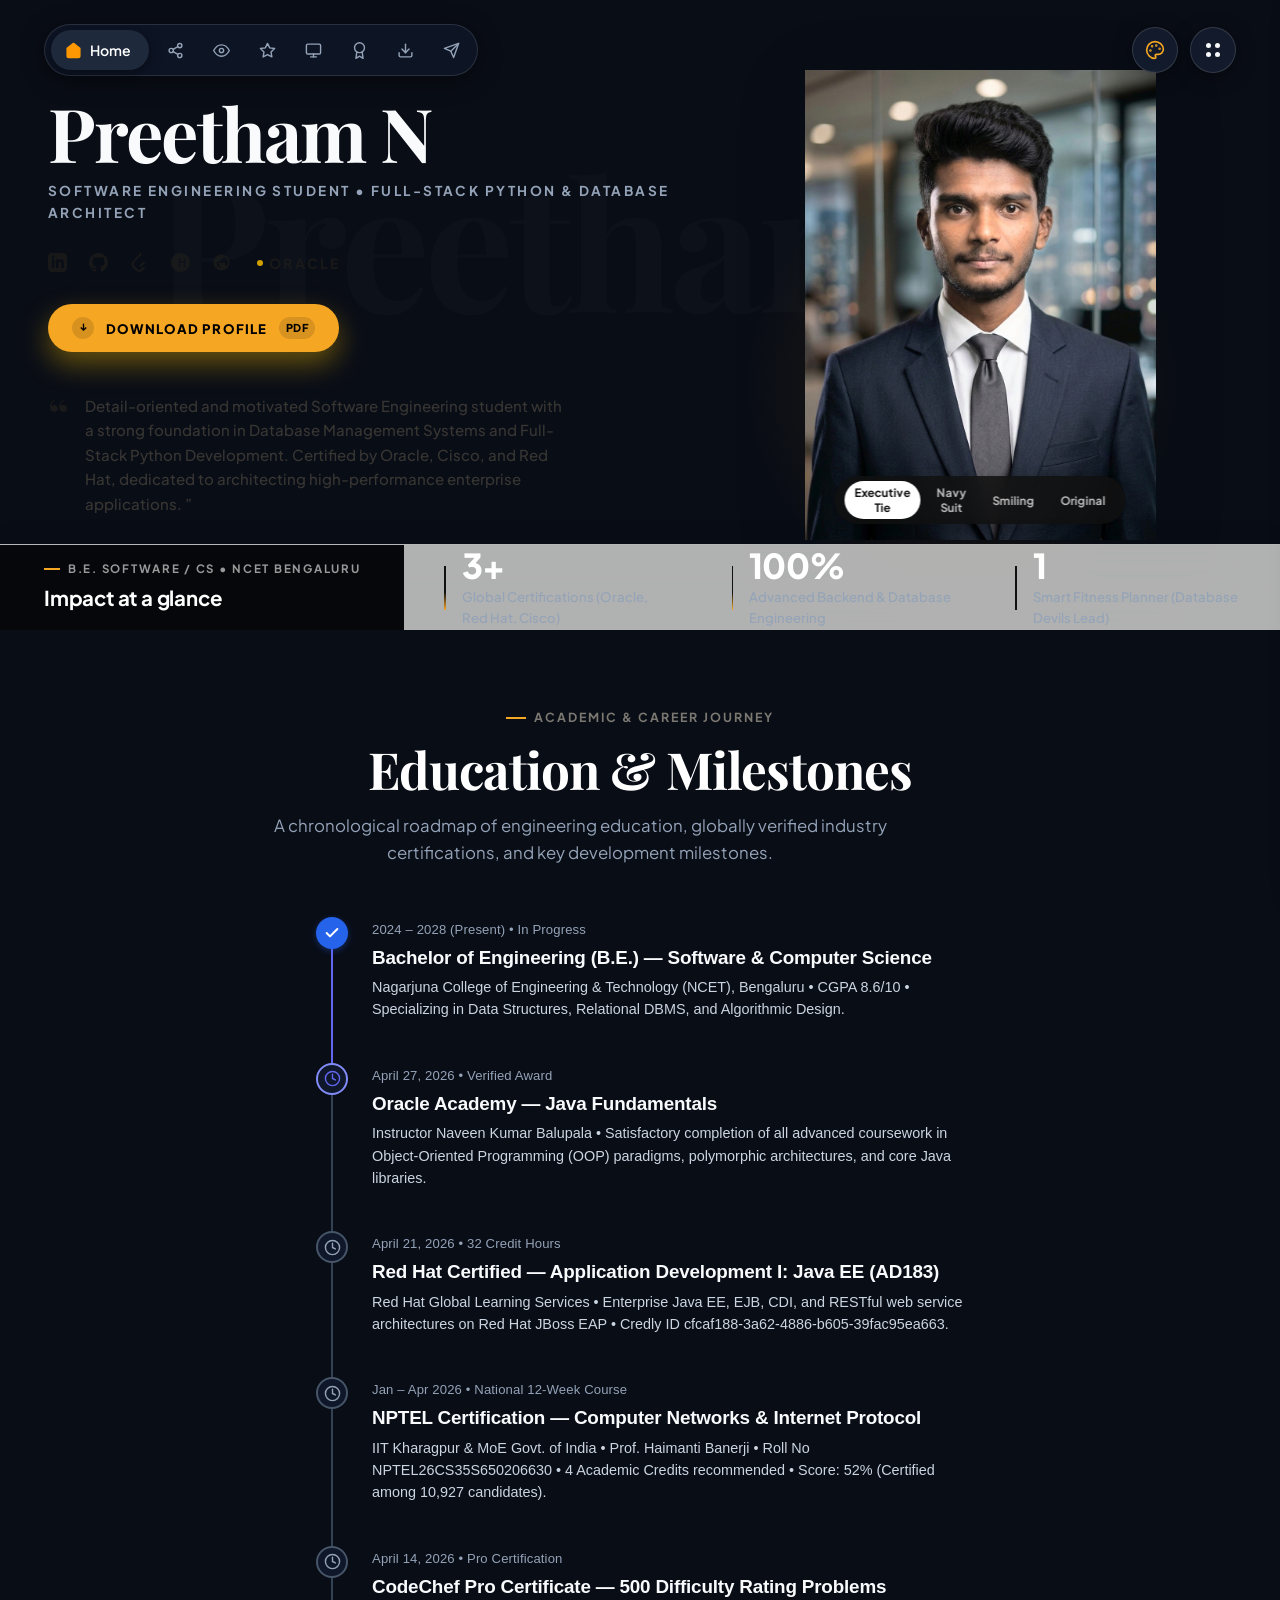
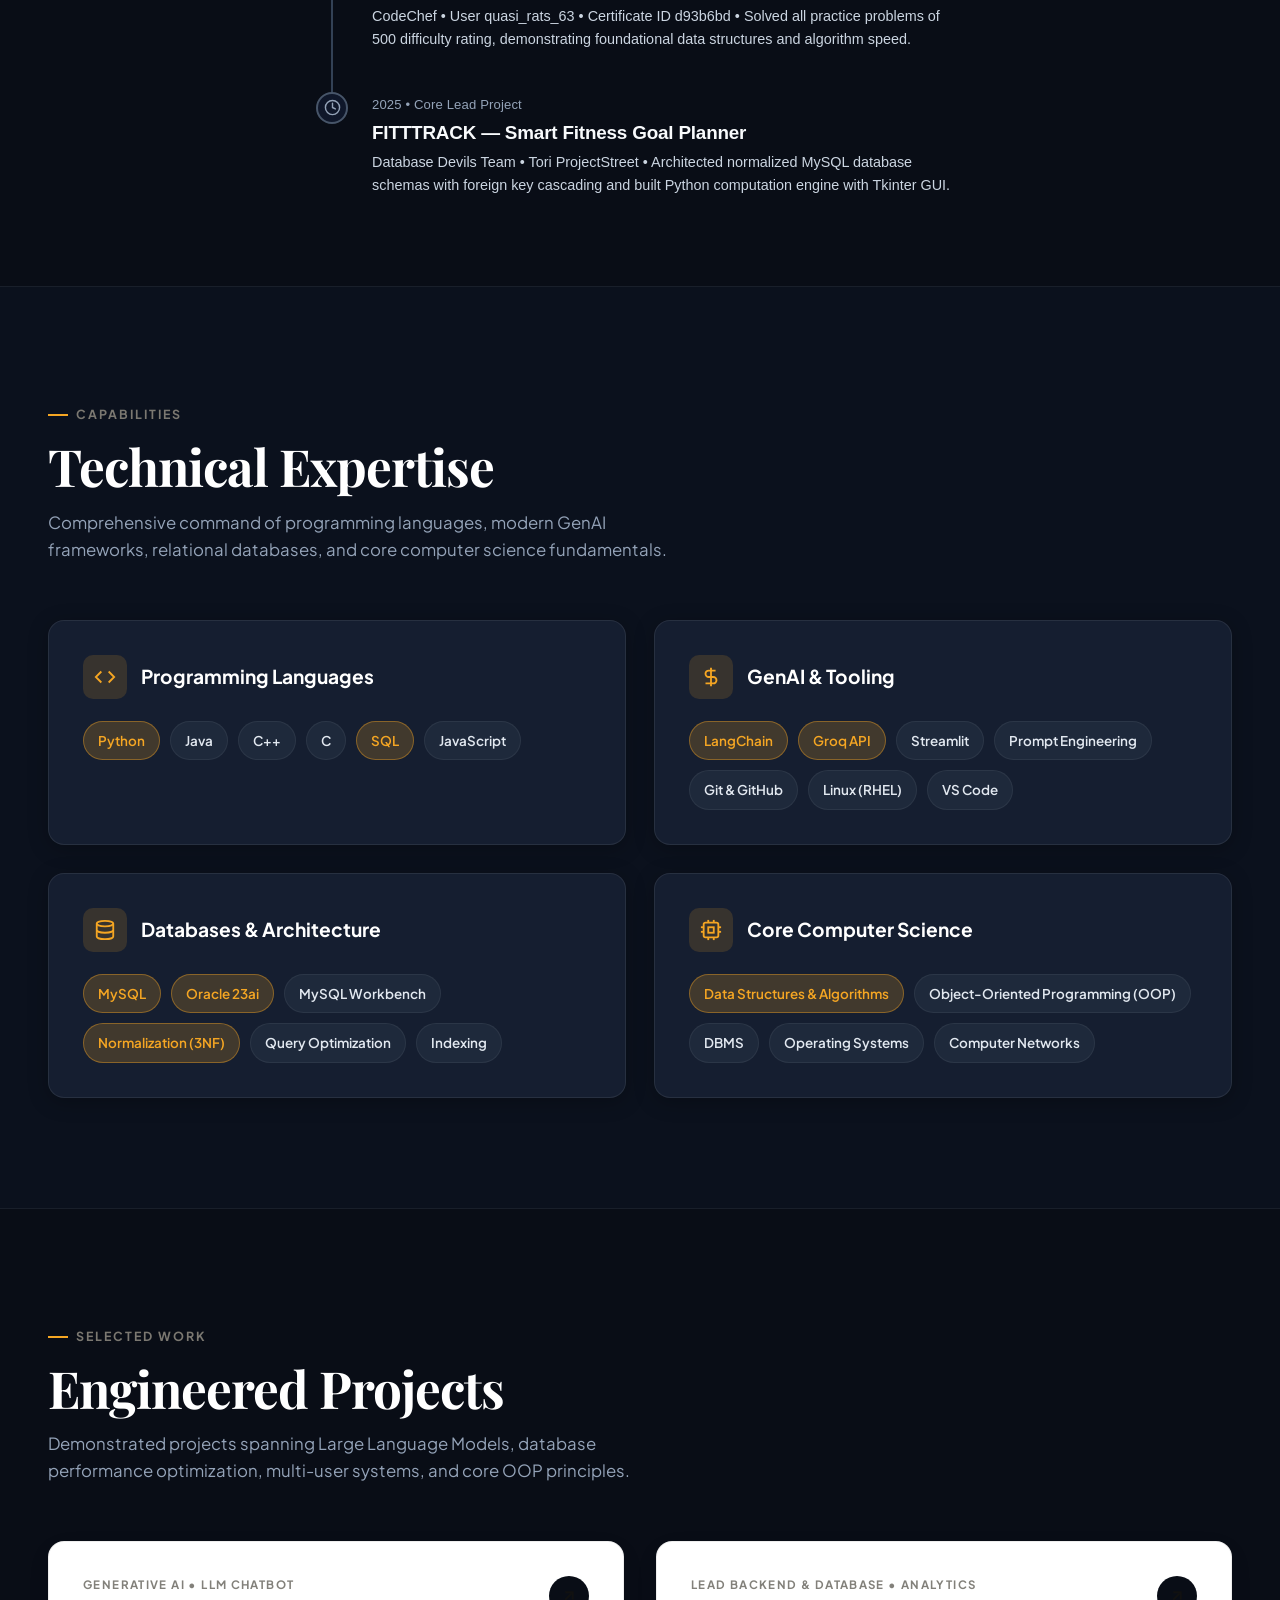
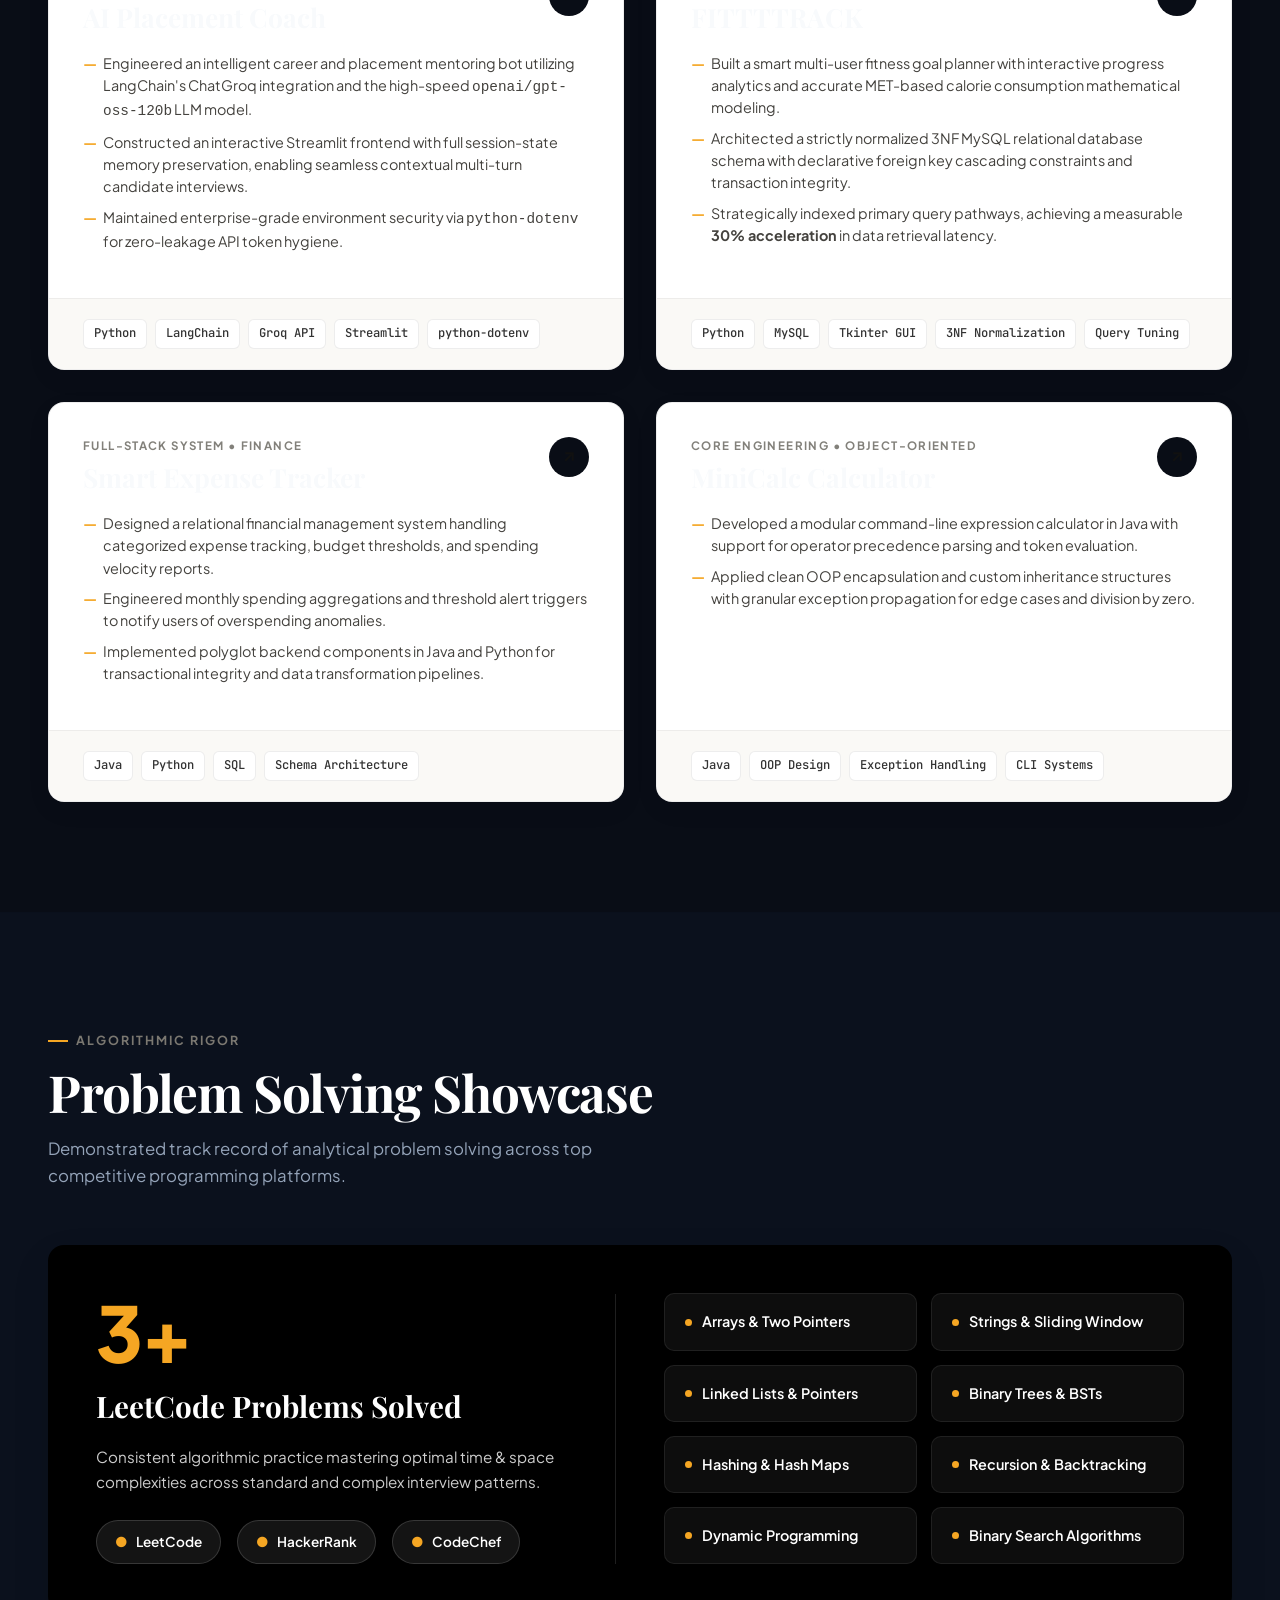
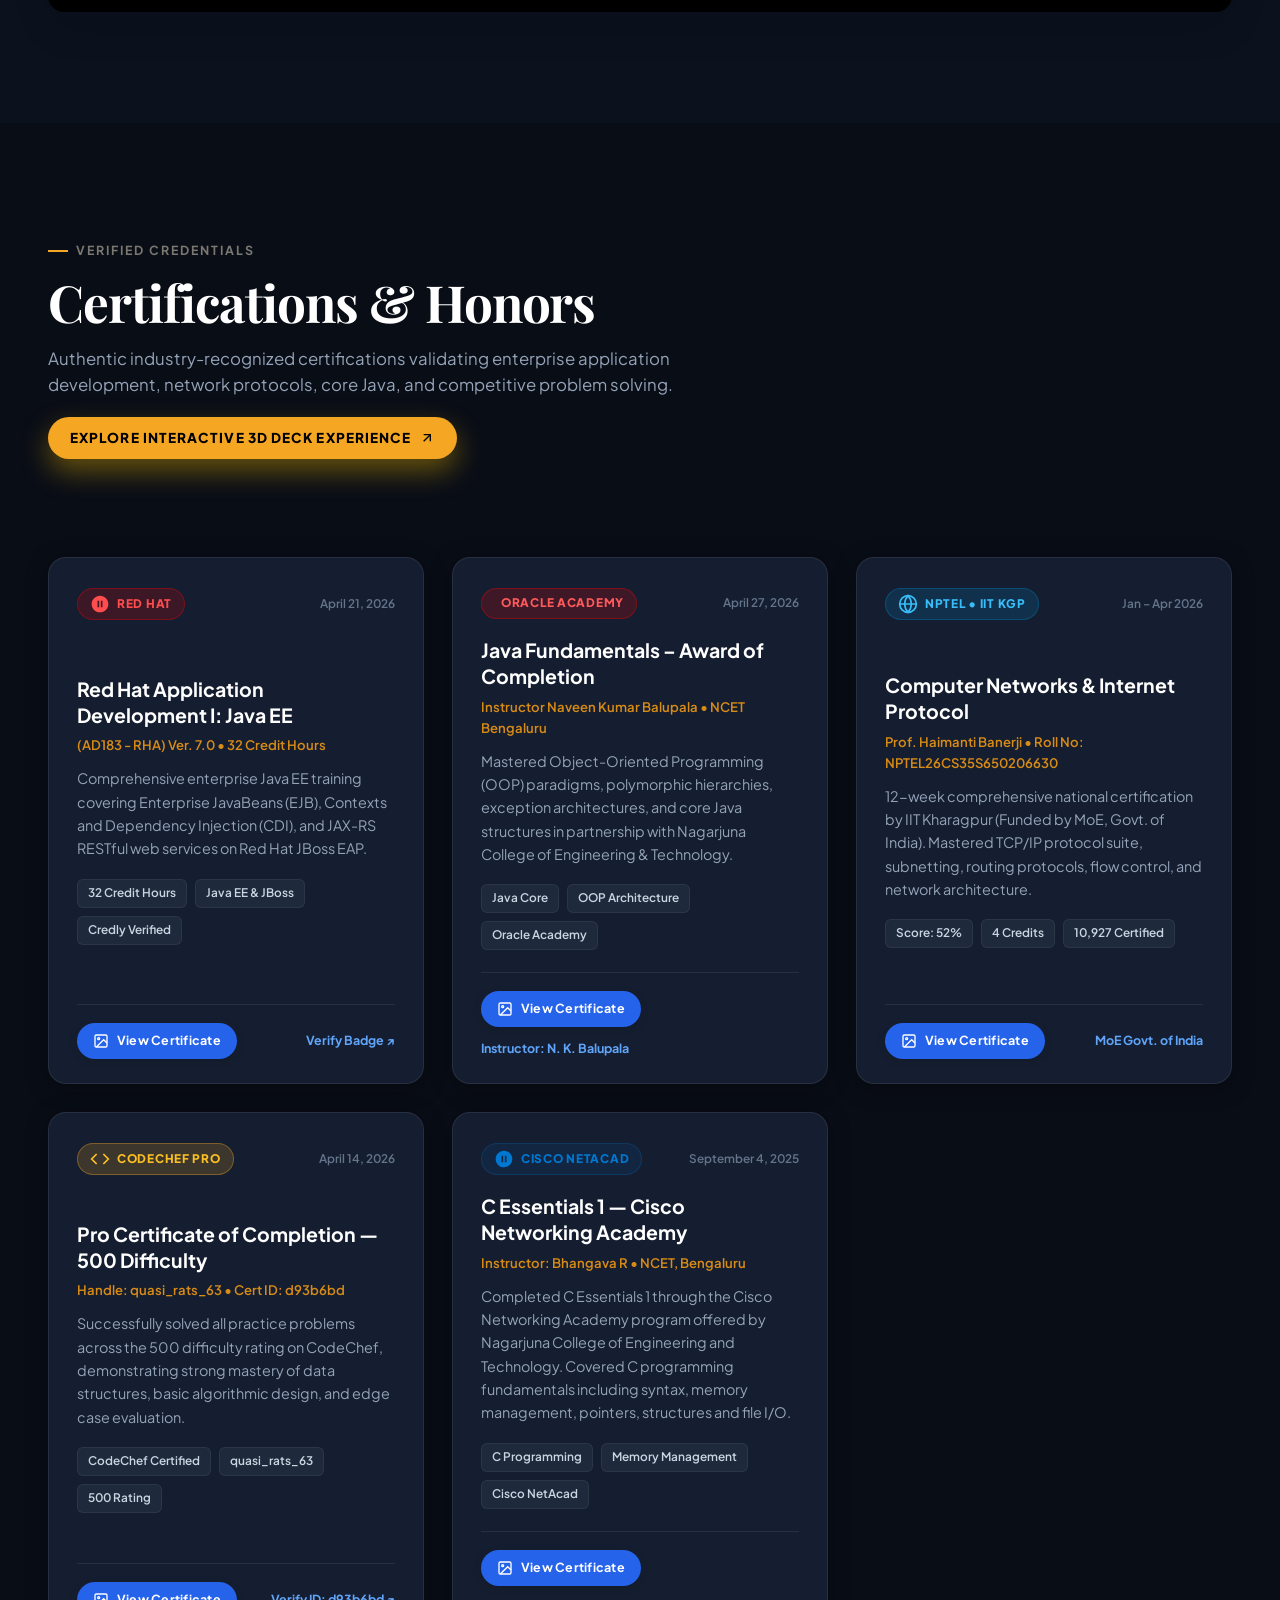
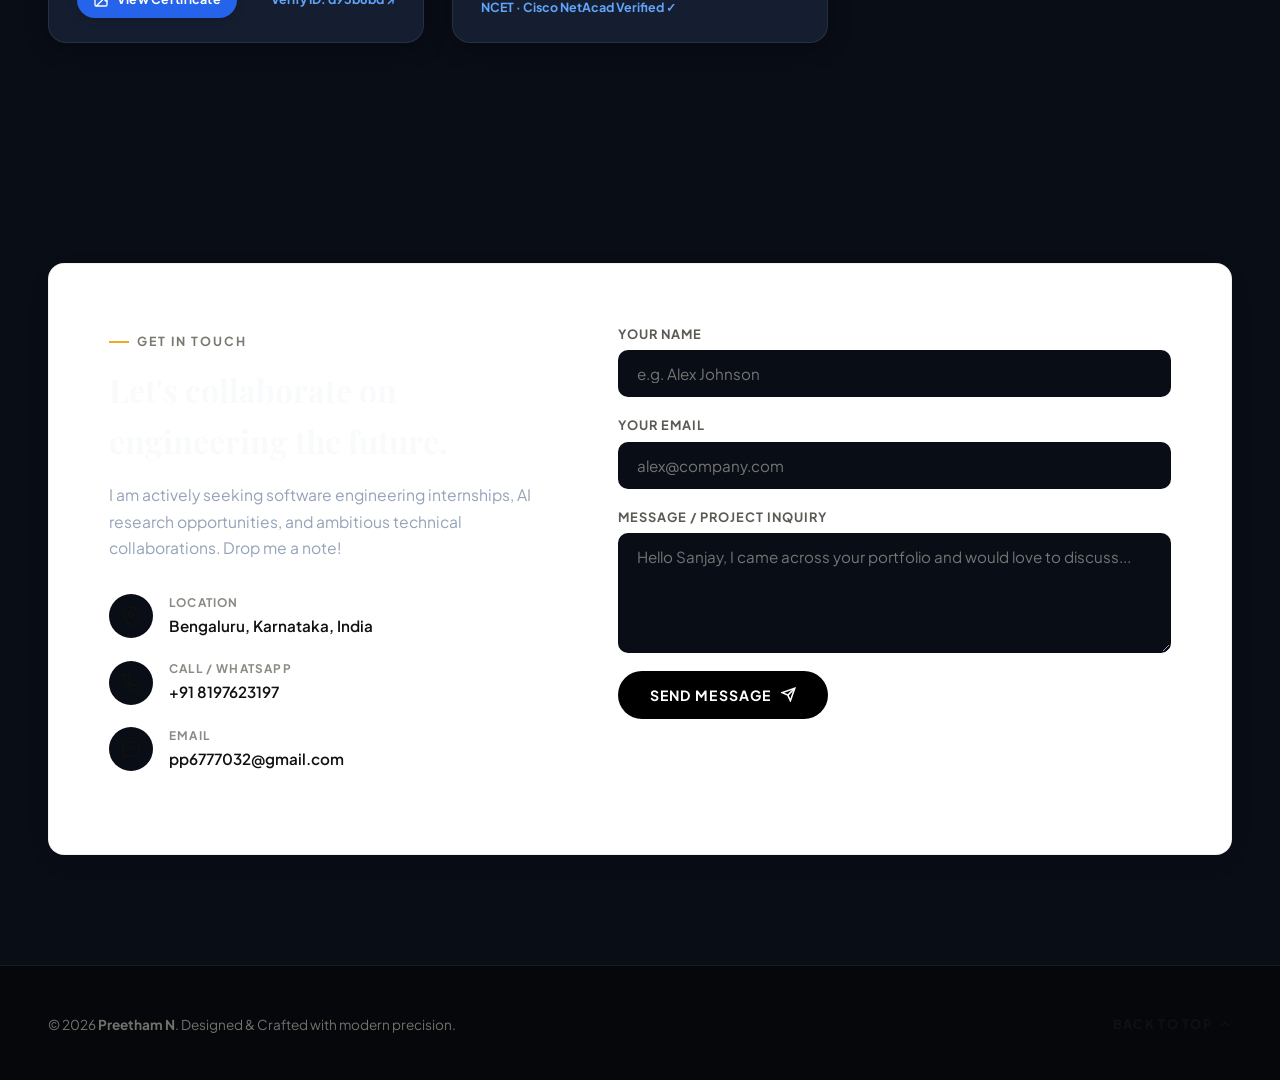
==== index.html @ 1ff97cf3 "Complete Preetham N executive portfolio and interactive certifications gallery" ====
<!DOCTYPE html>
<html lang="en">

<head>
  <meta charset="UTF-8">
  <meta name="viewport" content="width=device-width, initial-scale=1.0">
  <meta http-equiv="Cache-Control" content="no-cache, no-store, must-revalidate">
  <meta http-equiv="Pragma" content="no-cache">
  <meta http-equiv="Expires" content="0">
  <title>Preetham N | Software Engineer & Database Architect • Portfolio</title>
  <meta name="description"
    content="Portfolio of Preetham N — AI & Machine Learning Engineer, LLM Developer, and Algorithmic Problem Solver.">

  <!-- Google Fonts -->
  <link rel="preconnect" href="https://fonts.googleapis.com">
  <link rel="preconnect" href="https://fonts.gstatic.com" crossorigin>
  <link
    href="https://fonts.googleapis.com/css2?family=Playfair+Display:ital,wght@0,600;0,700;0,800;0,900;1,600;1,700&family=Plus+Jakarta+Sans:wght@400;500;600;700;800&family=JetBrains+Mono:wght@400;500;600&display=swap"
    rel="stylesheet">

  <link rel="stylesheet" href="style.css">
</head>

<body class="dark-theme" data-theme="obsidian">

  <!-- ==========================================================
       TOP FLOATING NAVIGATION BAR (Teacher Reference Match)
       ========================================================== -->
  <header class="header-nav" role="banner">
    <!-- Left Pill Navigation Container -->
    <nav class="nav-pill-wrapper" aria-label="Main Navigation">
      <!-- Active Home Link -->
      <a href="#home" class="nav-link active" data-tooltip="Home">
        <svg class="home-icon-svg" viewBox="0 0 24 24" fill="currentColor" stroke="currentColor" stroke-width="2"
          stroke-linecap="round" stroke-linejoin="round">
          <path d="M3 9l9-7 9 7v11a2 2 0 0 1-2 2H5a2 2 0 0 1-2-2z"></path>
          <polyline points="9 22 9 12 15 12 15 22"></polyline>
        </svg>
        <span>Home</span>
      </a>

      <!-- Journey / Education Icon -->
      <a href="#journey" class="nav-link icon-only" data-tooltip="Journey & Education">
        <svg viewBox="0 0 24 24" fill="none" stroke="currentColor" stroke-width="2" stroke-linecap="round"
          stroke-linejoin="round">
          <circle cx="18" cy="5" r="3"></circle>
          <circle cx="6" cy="12" r="3"></circle>
          <circle cx="18" cy="19" r="3"></circle>
          <line x1="8.59" y1="13.51" x2="15.42" y2="17.49"></line>
          <line x1="15.41" y1="6.51" x2="8.59" y2="10.49"></line>
        </svg>
      </a>

      <!-- About / Vision Icon -->
      <a href="#about" class="nav-link icon-only" data-tooltip="About & Philosophy">
        <svg viewBox="0 0 24 24" fill="none" stroke="currentColor" stroke-width="2" stroke-linecap="round"
          stroke-linejoin="round">
          <path d="M1 12s4-8 11-8 11 8 11 8-4 8-11 8-11-8-11-8z"></path>
          <circle cx="12" cy="12" r="3"></circle>
        </svg>
      </a>

      <!-- Skills Icon -->
      <a href="#skills" class="nav-link icon-only" data-tooltip="Technical Skills">
        <svg viewBox="0 0 24 24" fill="none" stroke="currentColor" stroke-width="2" stroke-linecap="round"
          stroke-linejoin="round">
          <polygon
            points="12 2 15.09 8.26 22 9.27 17 14.14 18.18 21.02 12 17.77 5.82 21.02 7 14.14 2 9.27 8.91 8.26 12 2">
          </polygon>
        </svg>
      </a>

      <!-- Projects Icon -->
      <a href="#projects" class="nav-link icon-only" data-tooltip="Featured Projects">
        <svg viewBox="0 0 24 24" fill="none" stroke="currentColor" stroke-width="2" stroke-linecap="round"
          stroke-linejoin="round">
          <rect x="2" y="3" width="20" height="14" rx="2" ry="2"></rect>
          <line x1="8" y1="21" x2="16" y2="21"></line>
          <line x1="12" y1="17" x2="12" y2="21"></line>
        </svg>
      </a>

      <!-- Certifications / Honors Icon -->
      <a href="#certifications" class="nav-link icon-only" data-tooltip="Certifications">
        <svg viewBox="0 0 24 24" fill="none" stroke="currentColor" stroke-width="2" stroke-linecap="round"
          stroke-linejoin="round">
          <circle cx="12" cy="8" r="7"></circle>
          <polyline points="8.21 13.89 7 23 12 20 17 23 15.79 13.88"></polyline>
        </svg>
      </a>

      <!-- Download Profile Icon -->
      <a href="#resume-modal" class="nav-link icon-only trigger-resume-modal" data-tooltip="Download Profile PDF">
        <svg viewBox="0 0 24 24" fill="none" stroke="currentColor" stroke-width="2" stroke-linecap="round"
          stroke-linejoin="round">
          <path d="M21 15v4a2 2 0 0 1-2 2H5a2 2 0 0 1-2-2v-4"></path>
          <polyline points="7 10 12 15 17 10"></polyline>
          <line x1="12" y1="15" x2="12" y2="3"></line>
        </svg>
      </a>

      <!-- Contact Icon -->
      <a href="#contact" class="nav-link icon-only" data-tooltip="Contact Me">
        <svg viewBox="0 0 24 24" fill="none" stroke="currentColor" stroke-width="2" stroke-linecap="round"
          stroke-linejoin="round">
          <line x1="22" y1="2" x2="11" y2="13"></line>
          <polygon points="22 2 15 22 11 13 2 9 22 2"></polygon>
        </svg>
      </a>
    </nav>

    <!-- Top Right 4-Dots Circular Button -->
    <div class="nav-right-cluster">
      <!-- Multi-Theme Palette Selector -->
      <div class="theme-dropdown-container">
        <button class="theme-toggle-btn" id="themeDropdownBtn" aria-label="Select Theme Palette" data-tooltip="Theme Palette">
          <svg class="palette-icon-svg" viewBox="0 0 24 24" fill="none" stroke="currentColor" stroke-width="2" stroke-linecap="round" stroke-linejoin="round">
            <circle cx="13.5" cy="6.5" r=".5" fill="currentColor"></circle>
            <circle cx="17.5" cy="10.5" r=".5" fill="currentColor"></circle>
            <circle cx="8.5" cy="7.5" r=".5" fill="currentColor"></circle>
            <circle cx="6.5" cy="12.5" r=".5" fill="currentColor"></circle>
            <path d="M12 2C6.5 2 2 6.5 2 12s4.5 10 9.5 10c.93 0 1.5-.64 1.5-1.42 0-.37-.14-.7-.38-.96-.23-.26-.37-.59-.37-.96 0-.78.67-1.42 1.5-1.42H16c3.31 0 6-2.69 6-6 0-4.97-4.48-9.24-10-9.24z"></path>
          </svg>
        </button>

        <!-- Floating Theme Selector Modal/Dropdown -->
        <div class="theme-dropdown-menu" id="themeDropdownMenu">
          <div class="theme-menu-header">Select Theme Style</div>
          <div class="theme-options-list">
            <button class="theme-option-btn active" data-theme-val="obsidian">
              <span class="theme-swatch swatch-obsidian"></span>
              <span class="theme-option-name">Obsidian Gold</span>
              <span class="theme-check-icon">✓</span>
            </button>
            <button class="theme-option-btn" data-theme-val="cyber">
              <span class="theme-swatch swatch-cyber"></span>
              <span class="theme-option-name">Cyber Midnight</span>
              <span class="theme-check-icon">✓</span>
            </button>
            <button class="theme-option-btn" data-theme-val="emerald">
              <span class="theme-swatch swatch-emerald"></span>
              <span class="theme-option-name">Emerald Luxury</span>
              <span class="theme-check-icon">✓</span>
            </button>
            <button class="theme-option-btn" data-theme-val="amethyst">
              <span class="theme-swatch swatch-amethyst"></span>
              <span class="theme-option-name">Royal Amethyst</span>
              <span class="theme-check-icon">✓</span>
            </button>
            <button class="theme-option-btn" data-theme-val="light">
              <span class="theme-swatch swatch-light"></span>
              <span class="theme-option-name">Editorial Light</span>
              <span class="theme-check-icon">✓</span>
            </button>
          </div>
        </div>
      </div>

      <!-- Top Right 4-Dots Circular Button -->
      <button class="menu-btn-circle" id="menuToggle" aria-label="Toggle Quick Navigation Menu">
      <div class="dots-grid">
        <span></span>
        <span></span>
        <span></span>
        <span></span>
      </div>
      </button>
    </div>
  </header>

  <!-- ==========================================================
       HERO SECTION (Matching Teacher Reference)
       ========================================================== -->
  <section class="hero-section" id="home">
    <!-- Giant Serif Faint Background Watermark -->
    <div class="hero-watermark" aria-hidden="true">
      Preetham N
    </div>

    <!-- Main Hero Body Grid -->
    <div class="hero-body">
      <!-- Left Column: Typography, Socials, CTA, Quote -->
      <div class="hero-left">
        <h1 class="hero-name">Preetham N</h1>
        <p class="hero-subtitle">SOFTWARE ENGINEERING STUDENT • FULL-STACK PYTHON & DATABASE ARCHITECT</p>

        <!-- Social Icons Row -->
        <div class="hero-socials-row">
          <!-- LinkedIn -->
          <a href="https://www.linkedin.com/in/sanjay-shekar-06bb1837a/" target="_blank" rel="noopener noreferrer"
            class="social-icon-btn" title="LinkedIn Profile">
            <svg viewBox="0 0 24 24">
              <path
                d="M19 0h-14c-2.761 0-5 2.239-5 5v14c0 2.761 2.239 5 5 5h14c2.762 0 5-2.239 5-5v-14c0-2.761-2.238-5-5-5zm-11 19h-3v-11h3v11zm-1.5-12.268c-.966 0-1.75-.79-1.75-1.764s.784-1.764 1.75-1.764 1.75.79 1.75 1.764-.783 1.764-1.75 1.764zm13.5 12.268h-3v-5.604c0-3.368-4-3.113-4 0v5.604h-3v-11h3v1.765c1.396-2.586 7-2.777 7 2.476v6.759z" />
            </svg>
          </a>

          <!-- GitHub -->
          <a href="https://github.com/pp677" target="_blank" rel="noopener noreferrer" class="social-icon-btn"
            title="GitHub Profile">
            <svg viewBox="0 0 24 24">
              <path
                d="M12 0c-6.626 0-12 5.373-12 12 0 5.302 3.438 9.8 8.207 11.387.599.111.793-.261.793-.577v-2.234c-3.338.726-4.033-1.416-4.033-1.416-.546-1.387-1.333-1.756-1.333-1.756-1.089-.745.083-.729.083-.729 1.205.084 1.839 1.237 1.839 1.237 1.07 1.834 2.807 1.304 3.492.997.107-.775.418-1.305.762-1.604-2.665-.305-5.467-1.334-5.467-5.931 0-1.311.469-2.381 1.236-3.221-.124-.303-.535-1.524.117-3.176 0 0 1.008-.322 3.301 1.23.957-.266 1.983-.399 3.003-.404 1.02.005 2.047.138 3.006.404 2.291-1.552 3.297-1.23 3.297-1.23.653 1.653.242 2.874.118 3.176.77.84 1.235 1.911 1.235 3.221 0 4.609-2.807 5.624-5.479 5.921.43.372.823 1.102.823 2.222v3.293c0 .319.192.694.801.576 4.765-1.589 8.199-6.086 8.199-11.386 0-6.627-5.373-12-12-12z" />
            </svg>
          </a>

          <!-- LeetCode -->
          <a href="https://leetcode.com/u/sanjay139/" target="_blank" rel="noopener noreferrer" class="social-icon-btn"
            title="LeetCode (200+ Solved)">
            <svg viewBox="0 0 24 24">
              <path
                d="M13.483 0a1.374 1.374 0 0 0-.961.438L7.116 6.226l-3.854 4.126a5.266 5.266 0 0 0-1.209 2.104 5.35 5.35 0 0 0-.125.513 5.527 5.527 0 0 0 .062 2.362 5.83 5.83 0 0 0 .349 1.017 5.938 5.938 0 0 0 1.271 1.818l4.277 4.193.039.038c2.248 2.165 5.852 2.133 8.063-.074l2.396-2.392c.54-.54.54-1.414.003-1.955a1.378 1.378 0 0 0-1.951-.003l-2.396 2.392a3.021 3.021 0 0 1-4.205.038l-.02-.019-4.276-4.193c-.652-.64-.972-1.469-.948-2.263a2.68 2.68 0 0 1 .666-1.793L9.4 7.625l4.98-5.344a1.382 1.382 0 0 0-.897-2.281zm3.874 10.963a1.38 1.38 0 0 0-.977.404l-3.79 3.79a1.38 1.38 0 1 0 1.952 1.952l3.79-3.79a1.38 1.38 0 0 0-.975-2.356z" />
            </svg>
          </a>

          <!-- HackerRank -->
          <a href="https://www.hackerrank.com/profile/sanjayshekar139" target="_blank" rel="noopener noreferrer"
            class="social-icon-btn" title="HackerRank Profile">
            <svg viewBox="0 0 24 24">
              <path
                d="M12 0c-6.627 0-12 5.373-12 12s5.373 12 12 12 12-5.373 12-12-5.373-12-12-12zm-2.072 17.5v-11h1.748v4.321h4.648v-4.321h1.748v11h-1.748v-5.071h-4.648v5.071h-1.748z" />
            </svg>
          </a>

          <!-- CodeChef -->
          <a href="https://www.codechef.com/users/quasi_rats_63" target="_blank" rel="noopener noreferrer"
            class="social-icon-btn" title="CodeChef Profile">
            <svg viewBox="0 0 24 24">
              <path
                d="M12 2C6.48 2 2 6.48 2 12s4.48 10 10 10 10-4.48 10-10S17.52 2 12 2zm1 17.93c-3.95-.49-7-3.85-7-7.93 0-.62.08-1.21.21-1.79L9 15v1c0 1.1.9 2 2 2v1.93zm6.9-2.54c-.26-.81-1-1.39-1.9-1.39h-1v-3c0-.55-.45-1-1-1H8v-2h2c.55 0 1-.45 1-1V7h2c1.1 0 2-.9 2-2v-.41c2.93 1.19 5 4.06 5 7.41 0 2.08-.8 3.97-2.1 5.39z" />
            </svg>
          </a>

          <!-- Oracle Academy Certified Tag (Matching reference) -->
          <a href="#certifications" class="oracle-brand-badge"
            title="Oracle Academy: Applied Database Systems 23ai Certified">
            <span class="oracle-dot"></span>
            <span>ORACLE</span>
          </a>
        </div>

        <!-- Download Profile CTA Button -->
        <a href="resume.html" class="cta-download-btn trigger-resume-modal" id="downloadProfileBtn">
          <span class="btn-icon-circle">
            <svg viewBox="0 0 24 24" fill="none" stroke="currentColor">
              <polyline points="7 10 12 15 17 10"></polyline>
              <line x1="12" y1="15" x2="12" y2="3"></line>
            </svg>
          </span>
          <span>Download Profile</span>
          <span class="pdf-tag-pill">PDF</span>
        </a>

        <!-- Quote Block -->
        <div class="hero-quote-block">
          <span class="quote-mark">“</span>
          <p class="quote-text">
            Detail-oriented and motivated Software Engineering student with a strong foundation in Database Management
            Systems and Full-Stack Python Development. Certified by Oracle, Cisco, and Red Hat, dedicated to
            architecting high-performance enterprise applications. ”
          </p>
        </div>
      </div>

      <!-- Right Column: Preetham N Cutout Portrait -->
      <div class="hero-right">
        <div class="portrait-backdrop-glow"></div>
        <div class="portrait-wrapper">
          <img src="photo_preetham_executive_tie.jpg" onerror="this.onerror=null; this.src='photo_preetham_navy_clean.jpg';"
            alt="Preetham N - Executive Portrait with Tie" class="portrait-img" id="mainHeroPortrait">
          <div class="photo-switcher-floating"
            style="position: absolute; bottom: 16px; left: 50%; transform: translateX(-50%); display: flex; gap: 6px; background: rgba(17,17,17,0.85); backdrop-filter: blur(10px); padding: 5px 10px; border-radius: 9999px; z-index: 25; box-shadow: 0 4px 14px rgba(0,0,0,0.25);">
            <button type="button" class="portrait-switch-btn active" data-img="photo_preetham_executive_tie.jpg"
              style="border: none; background: #fff; color: #111; padding: 4px 10px; border-radius: 9999px; font-size: 0.72rem; font-weight: 700; cursor: pointer;">Executive
              Tie</button>
            <button type="button" class="portrait-switch-btn" data-img="photo_preetham_navy_clean.jpg"
              style="border: none; background: transparent; color: #bbb; padding: 4px 10px; border-radius: 9999px; font-size: 0.72rem; font-weight: 700; cursor: pointer;">Navy
              Suit</button>
            <button type="button" class="portrait-switch-btn" data-img="photo3_smiling_suit.jpg"
              style="border: none; background: transparent; color: #bbb; padding: 4px 10px; border-radius: 9999px; font-size: 0.72rem; font-weight: 700; cursor: pointer;">Smiling</button>
            <button type="button" class="portrait-switch-btn" data-img="photo1_original.jpg"
              style="border: none; background: transparent; color: #bbb; padding: 4px 10px; border-radius: 9999px; font-size: 0.72rem; font-weight: 700; cursor: pointer;">Original</button>
          </div>
        </div>
      </div>
    </div>

    <!-- ==========================================================
         BOTTOM STATS BAR (Exact Match to Teacher Reference)
         ========================================================== -->
    <div class="bottom-stats-banner">
      <!-- Left Solid Black Lead Block -->
      <div class="stats-banner-lead">
        <div class="stats-lead-tag">
          <span class="stats-lead-dash"></span>
          <span>B.E. SOFTWARE / CS • NCET BENGALURU</span>
        </div>
        <div class="stats-lead-title">Impact at a glance</div>
      </div>

      <!-- Metrics Group Overlaid Across Frosted Glass -->
      <div class="stats-metrics-group">
        <!-- Metric 1: LeetCode Problems -->
        <div class="stat-item">
          <div class="stat-accent-bar"></div>
          <div class="stat-content">
            <div class="stat-number" data-target="3" data-suffix="+">3+</div>
            <div class="stat-label">Global Certifications (Oracle, Red Hat, Cisco)</div>
          </div>
        </div>

        <!-- Metric 2: Academic CGPA -->
        <div class="stat-item">
          <div class="stat-accent-bar"></div>
          <div class="stat-content">
            <div class="stat-number" data-target="100" data-suffix="%">Python & SQL</div>
            <div class="stat-label">Advanced Backend & Database Engineering</div>
          </div>
        </div>

        <!-- Metric 3: Flagship Projects Deployed -->
        <div class="stat-item">
          <div class="stat-accent-bar"></div>
          <div class="stat-content">
            <div class="stat-number" data-target="1" data-suffix="">FITTTRACK</div>
            <div class="stat-label">Smart Fitness Planner (Database Devils Lead)</div>
          </div>
        </div>
      </div>
    </div>
  </section>

  <!-- ==========================================================
       SECTION 2: JOURNEY & EDUCATION (Exact Reference Vertical Timeline)
       ========================================================== -->
  <section id="journey" class="section-container" style="background: #FFFFFF; padding: 70px 24px;">
    <div class="section-header" style="max-width: 760px; margin: 0 auto 50px auto; text-align: center;">
      <div class="section-eyebrow">
        <span class="dash"></span>
        <span>Academic &amp; Career Journey</span>
      </div>
      <h2 class="section-title">Education &amp; Milestones</h2>
      <p class="section-description">
        A chronological roadmap of engineering education, globally verified industry certifications, and key development milestones.
      </p>
    </div>

    <!-- Exact Reference Vertical Timeline -->
    <div class="ref-timeline-wrapper">
      
      <!-- Milestone 1: B.E. Degree (Active - Blue Solid + Checkmark) -->
      <div class="ref-timeline-item active-done">
        <div class="ref-timeline-spine-segment spine-active"></div>
        <div class="ref-timeline-node node-solid-blue">
          <svg viewBox="0 0 24 24" fill="none" stroke="currentColor" stroke-width="3" stroke-linecap="round" stroke-linejoin="round">
            <polyline points="20 6 9 17 4 12"></polyline>
          </svg>
        </div>
        <div class="ref-timeline-content">
          <div class="ref-timeline-date">2024 – 2028 (Present) • In Progress</div>
          <h3 class="ref-timeline-title">Bachelor of Engineering (B.E.) — Software &amp; Computer Science</h3>
          <p class="ref-timeline-desc">Nagarjuna College of Engineering &amp; Technology (NCET), Bengaluru • CGPA 8.6/10 • Specializing in Data Structures, Relational DBMS, and Algorithmic Design.</p>
        </div>
      </div>

      <!-- Milestone 2: Oracle Academy Java Fundamentals (Purple Ring + Clock) -->
      <div class="ref-timeline-item in-progress">
        <div class="ref-timeline-spine-segment spine-pending"></div>
        <div class="ref-timeline-node node-ring-purple">
          <svg viewBox="0 0 24 24" fill="none" stroke="currentColor" stroke-width="2" stroke-linecap="round" stroke-linejoin="round">
            <circle cx="12" cy="12" r="10"></circle>
            <polyline points="12 6 12 12 16 14"></polyline>
          </svg>
        </div>
        <div class="ref-timeline-content">
          <div class="ref-timeline-date">April 27, 2026 • Verified Award</div>
          <h3 class="ref-timeline-title">Oracle Academy — Java Fundamentals</h3>
          <p class="ref-timeline-desc">Instructor Naveen Kumar Balupala • Satisfactory completion of all advanced coursework in Object-Oriented Programming (OOP) paradigms, polymorphic architectures, and core Java libraries.</p>
        </div>
      </div>

      <!-- Milestone 3: Red Hat Application Development I: Java EE (Slate Ring + Clock) -->
      <div class="ref-timeline-item pending">
        <div class="ref-timeline-spine-segment spine-pending"></div>
        <div class="ref-timeline-node node-ring-slate">
          <svg viewBox="0 0 24 24" fill="none" stroke="currentColor" stroke-width="2" stroke-linecap="round" stroke-linejoin="round">
            <circle cx="12" cy="12" r="10"></circle>
            <polyline points="12 6 12 12 16 14"></polyline>
          </svg>
        </div>
        <div class="ref-timeline-content">
          <div class="ref-timeline-date">April 21, 2026 • 32 Credit Hours</div>
          <h3 class="ref-timeline-title">Red Hat Certified — Application Development I: Java EE (AD183)</h3>
          <p class="ref-timeline-desc">Red Hat Global Learning Services • Enterprise Java EE, EJB, CDI, and RESTful web service architectures on Red Hat JBoss EAP • Credly ID cfcaf188-3a62-4886-b605-39fac95ea663.</p>
        </div>
      </div>

      <!-- Milestone 4: NPTEL IIT Kharagpur Computer Networks (Slate Ring + Clock) -->
      <div class="ref-timeline-item pending">
        <div class="ref-timeline-spine-segment spine-pending"></div>
        <div class="ref-timeline-node node-ring-slate">
          <svg viewBox="0 0 24 24" fill="none" stroke="currentColor" stroke-width="2" stroke-linecap="round" stroke-linejoin="round">
            <circle cx="12" cy="12" r="10"></circle>
            <polyline points="12 6 12 12 16 14"></polyline>
          </svg>
        </div>
        <div class="ref-timeline-content">
          <div class="ref-timeline-date">Jan – Apr 2026 • National 12-Week Course</div>
          <h3 class="ref-timeline-title">NPTEL Certification — Computer Networks &amp; Internet Protocol</h3>
          <p class="ref-timeline-desc">IIT Kharagpur &amp; MoE Govt. of India • Prof. Haimanti Banerji • Roll No NPTEL26CS35S650206630 • 4 Academic Credits recommended • Score: 52% (Certified among 10,927 candidates).</p>
        </div>
      </div>

      <!-- Milestone 5: CodeChef 500 Difficulty (Slate Ring + Clock) -->
      <div class="ref-timeline-item pending">
        <div class="ref-timeline-spine-segment spine-pending"></div>
        <div class="ref-timeline-node node-ring-slate">
          <svg viewBox="0 0 24 24" fill="none" stroke="currentColor" stroke-width="2" stroke-linecap="round" stroke-linejoin="round">
            <circle cx="12" cy="12" r="10"></circle>
            <polyline points="12 6 12 12 16 14"></polyline>
          </svg>
        </div>
        <div class="ref-timeline-content">
          <div class="ref-timeline-date">April 14, 2026 • Pro Certification</div>
          <h3 class="ref-timeline-title">CodeChef Pro Certificate — 500 Difficulty Rating Problems</h3>
          <p class="ref-timeline-desc">CodeChef • User quasi_rats_63 • Certificate ID d93b6bd • Solved all practice problems of 500 difficulty rating, demonstrating foundational data structures and algorithm speed.</p>
        </div>
      </div>

      <!-- Milestone 6: Flagship Project Lead -->
      <div class="ref-timeline-item last-item">
        <div class="ref-timeline-node node-ring-slate">
          <svg viewBox="0 0 24 24" fill="none" stroke="currentColor" stroke-width="2" stroke-linecap="round" stroke-linejoin="round">
            <circle cx="12" cy="12" r="10"></circle>
            <polyline points="12 6 12 12 16 14"></polyline>
          </svg>
        </div>
        <div class="ref-timeline-content">
          <div class="ref-timeline-date">2025 • Core Lead Project</div>
          <h3 class="ref-timeline-title">FITTTRACK — Smart Fitness Goal Planner</h3>
          <p class="ref-timeline-desc">Database Devils Team • Tori ProjectStreet • Architected normalized MySQL database schemas with foreign key cascading and built Python computation engine with Tkinter GUI.</p>
        </div>
      </div>

    </div>
  </section>

  <!-- ==========================================================
       SECTION 3: TECHNICAL SKILLS MATRIX
       ========================================================== -->
  <section id="skills" class="section-container"
    style="background: var(--bg-canvas-alt); border-top: 1px solid rgba(0,0,0,0.05); border-bottom: 1px solid rgba(0,0,0,0.05);">
    <div class="section-header">
      <div class="section-eyebrow">
        <span class="dash"></span>
        <span>Capabilities</span>
      </div>
      <h2 class="section-title">Technical Expertise</h2>
      <p class="section-description">
        Comprehensive command of programming languages, modern GenAI frameworks, relational databases, and core computer
        science fundamentals.
      </p>
    </div>

    <div class="skills-grid">
      <!-- 1. Programming Languages -->
      <div class="skill-category-box">
        <div class="skill-cat-header">
          <div class="skill-cat-icon">
            <svg width="22" height="22" viewBox="0 0 24 24" fill="none" stroke="currentColor" stroke-width="2">
              <polyline points="16 18 22 12 16 6"></polyline>
              <polyline points="8 6 2 12 8 18"></polyline>
            </svg>
          </div>
          <h3 class="skill-cat-title">Programming Languages</h3>
        </div>
        <div class="skill-tags-cloud">
          <span class="skill-tag highlight">Python</span>
          <span class="skill-tag">Java</span>
          <span class="skill-tag">C++</span>
          <span class="skill-tag">C</span>
          <span class="skill-tag highlight">SQL</span>
          <span class="skill-tag">JavaScript</span>
        </div>
      </div>

      <!-- 2. GenAI & Modern Tools -->
      <div class="skill-category-box">
        <div class="skill-cat-header">
          <div class="skill-cat-icon">
            <svg width="22" height="22" viewBox="0 0 24 24" fill="none" stroke="currentColor" stroke-width="2">
              <path d="M12 2v20M17 5H9.5a3.5 3.5 0 0 0 0 7h5a3.5 3.5 0 0 1 0 7H6"></path>
            </svg>
          </div>
          <h3 class="skill-cat-title">GenAI & Tooling</h3>
        </div>
        <div class="skill-tags-cloud">
          <span class="skill-tag highlight">LangChain</span>
          <span class="skill-tag highlight">Groq API</span>
          <span class="skill-tag">Streamlit</span>
          <span class="skill-tag">Prompt Engineering</span>
          <span class="skill-tag">Git & GitHub</span>
          <span class="skill-tag">Linux (RHEL)</span>
          <span class="skill-tag">VS Code</span>
        </div>
      </div>

      <!-- 3. Databases & Data Modeling -->
      <div class="skill-category-box">
        <div class="skill-cat-header">
          <div class="skill-cat-icon">
            <svg width="22" height="22" viewBox="0 0 24 24" fill="none" stroke="currentColor" stroke-width="2">
              <ellipse cx="12" cy="5" rx="9" ry="3"></ellipse>
              <path d="M21 12c0 1.66-4 3-9 3s-9-1.34-9-3"></path>
              <path d="M3 5v14c0 1.66 4 3 9 3s9-1.34 9-3V5"></path>
            </svg>
          </div>
          <h3 class="skill-cat-title">Databases & Architecture</h3>
        </div>
        <div class="skill-tags-cloud">
          <span class="skill-tag highlight">MySQL</span>
          <span class="skill-tag highlight">Oracle 23ai</span>
          <span class="skill-tag">MySQL Workbench</span>
          <span class="skill-tag highlight">Normalization (3NF)</span>
          <span class="skill-tag">Query Optimization</span>
          <span class="skill-tag">Indexing</span>
        </div>
      </div>

      <!-- 4. Core Computer Science -->
      <div class="skill-category-box">
        <div class="skill-cat-header">
          <div class="skill-cat-icon">
            <svg width="22" height="22" viewBox="0 0 24 24" fill="none" stroke="currentColor" stroke-width="2">
              <rect x="4" y="4" width="16" height="16" rx="2" ry="2"></rect>
              <rect x="9" y="9" width="6" height="6"></rect>
              <line x1="9" y1="1" x2="9" y2="4"></line>
              <line x1="15" y1="1" x2="15" y2="4"></line>
              <line x1="9" y1="20" x2="9" y2="23"></line>
              <line x1="15" y1="20" x2="15" y2="23"></line>
              <line x1="20" y1="9" x2="23" y2="9"></line>
              <line x1="20" y1="14" x2="23" y2="14"></line>
              <line x1="1" y1="9" x2="4" y2="9"></line>
              <line x1="1" y1="14" x2="4" y2="14"></line>
            </svg>
          </div>
          <h3 class="skill-cat-title">Core Computer Science</h3>
        </div>
        <div class="skill-tags-cloud">
          <span class="skill-tag highlight">Data Structures & Algorithms</span>
          <span class="skill-tag">Object-Oriented Programming (OOP)</span>
          <span class="skill-tag">DBMS</span>
          <span class="skill-tag">Operating Systems</span>
          <span class="skill-tag">Computer Networks</span>
        </div>
      </div>
    </div>
  </section>

  <!-- ==========================================================
       SECTION 4: FEATURED PROJECTS
       ========================================================== -->
  <section id="projects" class="section-container">
    <div class="section-header">
      <div class="section-eyebrow">
        <span class="dash"></span>
        <span>Selected Work</span>
      </div>
      <h2 class="section-title">Engineered Projects</h2>
      <p class="section-description">
        Demonstrated projects spanning Large Language Models, database performance optimization, multi-user systems, and
        core OOP principles.
      </p>
    </div>

    <div class="projects-grid">
      <!-- Project 1: AI Placement Coach -->
      <div class="project-card">
        <div class="project-card-header">
          <div>
            <div class="project-category-tag">Generative AI • LLM Chatbot</div>
            <h3 class="project-card-title">AI Placement Coach</h3>
          </div>
          <a href="https://github.com/pp677" target="_blank" rel="noopener noreferrer" class="project-link-btn"
            title="View Source on GitHub">
            <svg width="18" height="18" viewBox="0 0 24 24" fill="none" stroke="currentColor" stroke-width="2.5">
              <line x1="7" y1="17" x2="17" y2="7"></line>
              <polyline points="7 7 17 7 17 17"></polyline>
            </svg>
          </a>
        </div>
        <div class="project-card-body">
          <ul class="project-bullets">
            <li>Engineered an intelligent career and placement mentoring bot utilizing LangChain's ChatGroq integration
              and the high-speed <code>openai/gpt-oss-120b</code> LLM model.</li>
            <li>Constructed an interactive Streamlit frontend with full session-state memory preservation, enabling
              seamless contextual multi-turn candidate interviews.</li>
            <li>Maintained enterprise-grade environment security via <code>python-dotenv</code> for zero-leakage API
              token hygiene.</li>
          </ul>
        </div>
        <div class="project-tech-stack">
          <span class="tech-pill">Python</span>
          <span class="tech-pill">LangChain</span>
          <span class="tech-pill">Groq API</span>
          <span class="tech-pill">Streamlit</span>
          <span class="tech-pill">python-dotenv</span>
        </div>
      </div>

      <!-- Project 2: FITTTTRACK -->
      <div class="project-card">
        <div class="project-card-header">
          <div>
            <div class="project-category-tag">Lead Backend & Database • Analytics</div>
            <h3 class="project-card-title">FITTTTRACK</h3>
          </div>
          <a href="https://github.com/pp677" target="_blank" rel="noopener noreferrer" class="project-link-btn"
            title="View Source on GitHub">
            <svg width="18" height="18" viewBox="0 0 24 24" fill="none" stroke="currentColor" stroke-width="2.5">
              <line x1="7" y1="17" x2="17" y2="7"></line>
              <polyline points="7 7 17 7 17 17"></polyline>
            </svg>
          </a>
        </div>
        <div class="project-card-body">
          <ul class="project-bullets">
            <li>Built a smart multi-user fitness goal planner with interactive progress analytics and accurate MET-based
              calorie consumption mathematical modeling.</li>
            <li>Architected a strictly normalized 3NF MySQL relational database schema with declarative foreign key
              cascading constraints and transaction integrity.</li>
            <li>Strategically indexed primary query pathways, achieving a measurable <strong>30% acceleration</strong>
              in data retrieval latency.</li>
          </ul>
        </div>
        <div class="project-tech-stack">
          <span class="tech-pill">Python</span>
          <span class="tech-pill">MySQL</span>
          <span class="tech-pill">Tkinter GUI</span>
          <span class="tech-pill">3NF Normalization</span>
          <span class="tech-pill">Query Tuning</span>
        </div>
      </div>

      <!-- Project 3: Smart Expense Tracker -->
      <div class="project-card">
        <div class="project-card-header">
          <div>
            <div class="project-category-tag">Full-Stack System • Finance</div>
            <h3 class="project-card-title">Smart Expense Tracker</h3>
          </div>
          <a href="https://github.com/pp677" target="_blank" rel="noopener noreferrer" class="project-link-btn"
            title="View Source on GitHub">
            <svg width="18" height="18" viewBox="0 0 24 24" fill="none" stroke="currentColor" stroke-width="2.5">
              <line x1="7" y1="17" x2="17" y2="7"></line>
              <polyline points="7 7 17 7 17 17"></polyline>
            </svg>
          </a>
        </div>
        <div class="project-card-body">
          <ul class="project-bullets">
            <li>Designed a relational financial management system handling categorized expense tracking, budget
              thresholds, and spending velocity reports.</li>
            <li>Engineered monthly spending aggregations and threshold alert triggers to notify users of overspending
              anomalies.</li>
            <li>Implemented polyglot backend components in Java and Python for transactional integrity and data
              transformation pipelines.</li>
          </ul>
        </div>
        <div class="project-tech-stack">
          <span class="tech-pill">Java</span>
          <span class="tech-pill">Python</span>
          <span class="tech-pill">SQL</span>
          <span class="tech-pill">Schema Architecture</span>
        </div>
      </div>

      <!-- Project 4: MiniCalc -->
      <div class="project-card">
        <div class="project-card-header">
          <div>
            <div class="project-category-tag">Core Engineering • Object-Oriented</div>
            <h3 class="project-card-title">MiniCalc Calculator</h3>
          </div>
          <a href="https://github.com/pp677" target="_blank" rel="noopener noreferrer" class="project-link-btn"
            title="View Source on GitHub">
            <svg width="18" height="18" viewBox="0 0 24 24" fill="none" stroke="currentColor" stroke-width="2.5">
              <line x1="7" y1="17" x2="17" y2="7"></line>
              <polyline points="7 7 17 7 17 17"></polyline>
            </svg>
          </a>
        </div>
        <div class="project-card-body">
          <ul class="project-bullets">
            <li>Developed a modular command-line expression calculator in Java with support for operator precedence
              parsing and token evaluation.</li>
            <li>Applied clean OOP encapsulation and custom inheritance structures with granular exception propagation
              for edge cases and division by zero.</li>
          </ul>
        </div>
        <div class="project-tech-stack">
          <span class="tech-pill">Java</span>
          <span class="tech-pill">OOP Design</span>
          <span class="tech-pill">Exception Handling</span>
          <span class="tech-pill">CLI Systems</span>
        </div>
      </div>
    </div>
  </section>

  <!-- ==========================================================
       SECTION 5: PROBLEM SOLVING & COMPETITIVE CODING
       ========================================================== -->
  <section id="problem-solving" class="section-container"
    style="background: var(--bg-canvas-alt); border-top: 1px solid rgba(0,0,0,0.05); border-bottom: 1px solid rgba(0,0,0,0.05);">
    <div class="section-header">
      <div class="section-eyebrow">
        <span class="dash"></span>
        <span>Algorithmic Rigor</span>
      </div>
      <h2 class="section-title">Problem Solving Showcase</h2>
      <p class="section-description">
        Demonstrated track record of analytical problem solving across top competitive programming platforms.
      </p>
    </div>

    <div class="coding-showcase-card">
      <div class="coding-left-hero">
        <div class="coding-number-huge">3+</div>
        <h3 class="coding-title-huge">LeetCode Problems Solved</h3>
        <p style="color: #cccccc; line-height: 1.65; font-size: 0.95rem;">
          Consistent algorithmic practice mastering optimal time & space complexities across standard and complex
          interview patterns.
        </p>
        <div class="coding-platforms-row">
          <a href="https://leetcode.com/u/sanjay139/" target="_blank" rel="noopener noreferrer" class="platform-badge">
            <span style="color: var(--accent-gold);">●</span> LeetCode
          </a>
          <a href="https://www.hackerrank.com/profile/sanjayshekar139" target="_blank" rel="noopener noreferrer"
            class="platform-badge">
            <span style="color: var(--accent-gold);">●</span> HackerRank
          </a>
          <a href="https://www.codechef.com/users/quasi_rats_63" target="_blank" rel="noopener noreferrer"
            class="platform-badge">
            <span style="color: var(--accent-gold);">●</span> CodeChef
          </a>
        </div>
      </div>

      <div class="topics-grid">
        <div class="topic-item">
          <span class="topic-dot"></span>
          <span>Arrays & Two Pointers</span>
        </div>
        <div class="topic-item">
          <span class="topic-dot"></span>
          <span>Strings & Sliding Window</span>
        </div>
        <div class="topic-item">
          <span class="topic-dot"></span>
          <span>Linked Lists & Pointers</span>
        </div>
        <div class="topic-item">
          <span class="topic-dot"></span>
          <span>Binary Trees & BSTs</span>
        </div>
        <div class="topic-item">
          <span class="topic-dot"></span>
          <span>Hashing & Hash Maps</span>
        </div>
        <div class="topic-item">
          <span class="topic-dot"></span>
          <span>Recursion & Backtracking</span>
        </div>
        <div class="topic-item">
          <span class="topic-dot"></span>
          <span>Dynamic Programming</span>
        </div>
        <div class="topic-item">
          <span class="topic-dot"></span>
          <span>Binary Search Algorithms</span>
        </div>
      </div>
    </div>
  </section>

  
  <!-- ==========================================================
       SECTION 6: CERTIFICATIONS & CREDENTIALS
       ========================================================== -->
  <section id="certifications" class="section-container">
    <div class="section-header" style="position: relative;">
      <div class="section-eyebrow">
        <span class="dash"></span>
        <span>Verified Credentials</span>
      </div>
      <h2 class="section-title">Certifications &amp; Honors</h2>
      <p class="section-description">
        Authentic industry-recognized certifications validating enterprise application development, network protocols, core Java, and competitive problem solving.
      </p>
      <div style="margin-top: 18px;">
        <a href="certifications.html" class="cta-download-btn" style="display: inline-flex; align-items: center; gap: 8px; padding: 10px 22px; font-size: 0.85rem; text-decoration: none; border-radius: 9999px;">
          <span>Explore Interactive 3D Deck Experience</span>
          <svg viewBox="0 0 24 24" fill="none" stroke="currentColor" stroke-width="2" width="16" height="16">
            <line x1="7" y1="17" x2="17" y2="7"></line>
            <polyline points="7 7 17 7 17 17"></polyline>
          </svg>
        </a>
      </div>
    </div>

    <div class="certs-grid">
      <!-- Cert 1: Red Hat -->
      <div class="cert-card-luxury">
        <div class="cert-card-top">
          <div class="cert-brand-badge redhat-badge">
            <svg viewBox="0 0 24 24" fill="currentColor" width="20" height="20">
              <path d="M12 2C6.48 2 2 6.48 2 12s4.48 10 10 10 10-4.48 10-10S17.52 2 12 2zm-1 14H9V8h2v8zm4 0h-2V8h2v8z"/>
            </svg>
            <span>RED HAT</span>
          </div>
          <span class="cert-date-pill">April 21, 2026</span>
        </div>
        <div class="cert-body">
          <h3 class="cert-title-lux">Red Hat Application Development I: Java EE</h3>
          <div class="cert-course-code">(AD183 - RHA) Ver. 7.0 &bull; 32 Credit Hours</div>
          <p class="cert-desc-lux">
            Comprehensive enterprise Java EE training covering Enterprise JavaBeans (EJB), Contexts and Dependency Injection (CDI), and JAX-RS RESTful web services on Red Hat JBoss EAP.
          </p>
          <div class="cert-meta-row">
            <span class="meta-tag">32 Credit Hours</span>
            <span class="meta-tag">Java EE &amp; JBoss</span>
            <span class="meta-tag">Credly Verified</span>
          </div>
        </div>
        <div class="cert-card-footer">
          <a href="assets/certifications/cert_redhat.jpg" target="_blank" rel="noopener noreferrer" class="cert-pdf-btn">
            <svg viewBox="0 0 24 24" fill="none" stroke="currentColor" stroke-width="2" width="16" height="16">
              <rect x="3" y="3" width="18" height="18" rx="2" ry="2"></rect>
              <circle cx="8.5" cy="8.5" r="1.5"></circle>
              <polyline points="21 15 16 10 5 21"></polyline>
            </svg>
            <span>View Certificate</span>
          </a>
          <a href="https://www.credly.com/badges/cfcaf188-3a62-4886-b605-39fac95ea663" target="_blank" rel="noopener noreferrer" class="cert-verify-link">
            Verify Badge ↗
          </a>
        </div>
      </div>

      <!-- Cert 2: Oracle Academy -->
      <div class="cert-card-luxury">
        <div class="cert-card-top">
          <div class="cert-brand-badge oracle-badge">
            <span class="oracle-badge-dot"></span>
            <span>ORACLE ACADEMY</span>
          </div>
          <span class="cert-date-pill">April 27, 2026</span>
        </div>
        <div class="cert-body">
          <h3 class="cert-title-lux">Java Fundamentals &ndash; Award of Completion</h3>
          <div class="cert-course-code">Instructor Naveen Kumar Balupala &bull; NCET Bengaluru</div>
          <p class="cert-desc-lux">
            Mastered Object-Oriented Programming (OOP) paradigms, polymorphic hierarchies, exception architectures, and core Java structures in partnership with Nagarjuna College of Engineering &amp; Technology.
          </p>
          <div class="cert-meta-row">
            <span class="meta-tag">Java Core</span>
            <span class="meta-tag">OOP Architecture</span>
            <span class="meta-tag">Oracle Academy</span>
          </div>
        </div>
        <div class="cert-card-footer">
          <a href="assets/certifications/cert_oracle.jpg" target="_blank" rel="noopener noreferrer" class="cert-pdf-btn">
            <svg viewBox="0 0 24 24" fill="none" stroke="currentColor" stroke-width="2" width="16" height="16">
              <rect x="3" y="3" width="18" height="18" rx="2" ry="2"></rect>
              <circle cx="8.5" cy="8.5" r="1.5"></circle>
              <polyline points="21 15 16 10 5 21"></polyline>
            </svg>
            <span>View Certificate</span>
          </a>
          <span class="cert-verify-link" style="color:var(--text-muted);font-size:0.78rem;">Instructor: N. K. Balupala</span>
        </div>
      </div>

      <!-- Cert 3: NPTEL IIT Kharagpur -->
      <div class="cert-card-luxury">
        <div class="cert-card-top">
          <div class="cert-brand-badge nptel-badge">
            <svg viewBox="0 0 24 24" fill="none" stroke="currentColor" stroke-width="2" width="20" height="20">
              <circle cx="12" cy="12" r="10"></circle>
              <line x1="2" y1="12" x2="22" y2="12"></line>
              <path d="M12 2a15.3 15.3 0 0 1 4 10 15.3 15.3 0 0 1-4 10 15.3 15.3 0 0 1-4-10 15.3 15.3 0 0 1 4-10z"></path>
            </svg>
            <span>NPTEL &bull; IIT KGP</span>
          </div>
          <span class="cert-date-pill">Jan &ndash; Apr 2026</span>
        </div>
        <div class="cert-body">
          <h3 class="cert-title-lux">Computer Networks &amp; Internet Protocol</h3>
          <div class="cert-course-code">Prof. Haimanti Banerji &bull; Roll No: NPTEL26CS35S650206630</div>
          <p class="cert-desc-lux">
            12-week comprehensive national certification by IIT Kharagpur (Funded by MoE, Govt. of India). Mastered TCP/IP protocol suite, subnetting, routing protocols, flow control, and network architecture.
          </p>
          <div class="cert-meta-row">
            <span class="meta-tag">Score: 52%</span>
            <span class="meta-tag">4 Credits</span>
            <span class="meta-tag">10,927 Certified</span>
          </div>
        </div>
        <div class="cert-card-footer">
          <a href="assets/certifications/cert_nptel.jpg" target="_blank" rel="noopener noreferrer" class="cert-pdf-btn">
            <svg viewBox="0 0 24 24" fill="none" stroke="currentColor" stroke-width="2" width="16" height="16">
              <rect x="3" y="3" width="18" height="18" rx="2" ry="2"></rect>
              <circle cx="8.5" cy="8.5" r="1.5"></circle>
              <polyline points="21 15 16 10 5 21"></polyline>
            </svg>
            <span>View Certificate</span>
          </a>
          <span class="cert-verify-link" style="color:var(--text-muted);font-size:0.78rem;">MoE Govt. of India</span>
        </div>
      </div>

      <!-- Cert 4: CodeChef Pro -->
      <div class="cert-card-luxury">
        <div class="cert-card-top">
          <div class="cert-brand-badge codechef-badge">
            <svg viewBox="0 0 24 24" fill="none" stroke="currentColor" stroke-width="2" width="20" height="20">
              <polyline points="16 18 22 12 16 6"></polyline>
              <polyline points="8 6 2 12 8 18"></polyline>
            </svg>
            <span>CODECHEF PRO</span>
          </div>
          <span class="cert-date-pill">April 14, 2026</span>
        </div>
        <div class="cert-body">
          <h3 class="cert-title-lux">Pro Certificate of Completion &mdash; 500 Difficulty</h3>
          <div class="cert-course-code">Handle: quasi_rats_63 &bull; Cert ID: d93b6bd</div>
          <p class="cert-desc-lux">
            Successfully solved all practice problems across the 500 difficulty rating on CodeChef, demonstrating strong mastery of data structures, basic algorithmic design, and edge case evaluation.
          </p>
          <div class="cert-meta-row">
            <span class="meta-tag">CodeChef Certified</span>
            <span class="meta-tag">quasi_rats_63</span>
            <span class="meta-tag">500 Rating</span>
          </div>
        </div>
        <div class="cert-card-footer">
          <a href="assets/certifications/cert_codechef.jpg" target="_blank" rel="noopener noreferrer" class="cert-pdf-btn">
            <svg viewBox="0 0 24 24" fill="none" stroke="currentColor" stroke-width="2" width="16" height="16">
              <rect x="3" y="3" width="18" height="18" rx="2" ry="2"></rect>
              <circle cx="8.5" cy="8.5" r="1.5"></circle>
              <polyline points="21 15 16 10 5 21"></polyline>
            </svg>
            <span>View Certificate</span>
          </a>
          <a href="https://www.codechef.com/certificates/verify" target="_blank" rel="noopener noreferrer" class="cert-verify-link" title="Verify on CodeChef (ID: d93b6bd)">
            Verify ID: d93b6bd ↗
          </a>
        </div>
      </div>

      <!-- Cert 5: Cisco Networking Academy -->
      <div class="cert-card-luxury">
        <div class="cert-card-top">
          <div class="cert-brand-badge cisco-badge">
            <svg viewBox="0 0 24 24" fill="currentColor" width="20" height="20">
              <path d="M12 2C6.48 2 2 6.48 2 12s4.48 10 10 10 10-4.48 10-10S17.52 2 12 2zm-1 14H9V8h2v8zm4 0h-2V8h2v8z"/>
            </svg>
            <span>CISCO NETACAD</span>
          </div>
          <span class="cert-date-pill">September 4, 2025</span>
        </div>
        <div class="cert-body">
          <h3 class="cert-title-lux">C Essentials 1 &mdash; Cisco Networking Academy</h3>
          <div class="cert-course-code">Instructor: Bhangava R &bull; NCET, Bengaluru</div>
          <p class="cert-desc-lux">
            Completed C Essentials 1 through the Cisco Networking Academy program offered by Nagarjuna College of Engineering and Technology. Covered C programming fundamentals including syntax, memory management, pointers, structures and file I/O.
          </p>
          <div class="cert-meta-row">
            <span class="meta-tag">C Programming</span>
            <span class="meta-tag">Memory Management</span>
            <span class="meta-tag">Cisco NetAcad</span>
          </div>
        </div>
        <div class="cert-card-footer">
          <a href="assets/certifications/cert_cisco.jpg" target="_blank" rel="noopener noreferrer" class="cert-pdf-btn">
            <svg viewBox="0 0 24 24" fill="none" stroke="currentColor" stroke-width="2" width="16" height="16">
              <rect x="3" y="3" width="18" height="18" rx="2" ry="2"></rect>
              <circle cx="8.5" cy="8.5" r="1.5"></circle>
              <polyline points="21 15 16 10 5 21"></polyline>
            </svg>
            <span>View Certificate</span>
          </a>
          <span class="cert-verify-link" style="color:var(--accent-gold,#F5A623);font-size:0.78rem;">NCET &middot; Cisco NetAcad Verified &#10003;</span>
        </div>
      </div>
    </div>
  </section>

  <!-- ==========================================================
       SECTION 7: CONTACT & CONNECT
       ========================================================== -->
  <section id="contact" class="section-container">
    <div class="contact-grid">
      <!-- Contact Info -->
      <div class="contact-info-col">
        <div class="section-eyebrow">
          <span class="dash"></span>
          <span>Get In Touch</span>
        </div>
        <h3>Let's collaborate on engineering the future.</h3>
        <p>
          I am actively seeking software engineering internships, AI research opportunities, and ambitious technical
          collaborations. Drop me a note!
        </p>

        <!-- Location -->
        <div class="contact-detail-row">
          <div class="contact-icon-bubble">
            <svg width="20" height="20" viewBox="0 0 24 24" fill="none" stroke="currentColor" stroke-width="2">
              <path d="M21 10c0 7-9 13-9 13s-9-6-9-13a9 9 0 0 1 18 0z"></path>
              <circle cx="12" cy="10" r="3"></circle>
            </svg>
          </div>
          <div class="contact-detail-text">
            <span>Location</span>
            <strong>Bengaluru, Karnataka, India</strong>
          </div>
        </div>

        <!-- Phone -->
        <div class="contact-detail-row">
          <div class="contact-icon-bubble">
            <svg width="20" height="20" viewBox="0 0 24 24" fill="none" stroke="currentColor" stroke-width="2">
              <path
                d="M22 16.92v3a2 2 0 0 1-2.18 2 19.79 19.79 0 0 1-8.63-3.07 19.5 19.5 0 0 1-6-6 19.79 19.79 0 0 1-3.07-8.67A2 2 0 0 1 4.11 2h3a2 2 0 0 1 2 1.72 12.84 12.84 0 0 0 .7 2.81 2 2 0 0 1-.45 2.11L8.09 9.91a16 16 0 0 0 6 6l1.27-1.27a2 2 0 0 1 2.11-.45 12.84 12.84 0 0 0 2.81.7A2 2 0 0 1 22 16.92z">
              </path>
            </svg>
          </div>
          <div class="contact-detail-text">
            <span>Call / WhatsApp</span>
            <a href="tel:+918197623197">+91 8197623197</a>
          </div>
        </div>

        <!-- Email -->
        <div class="contact-detail-row">
          <div class="contact-icon-bubble">
            <svg width="20" height="20" viewBox="0 0 24 24" fill="none" stroke="currentColor" stroke-width="2">
              <path d="M4 4h16c1.1 0 2 .9 2 2v12c0 1.1-.9 2-2 2H4c-1.1 0-2-.9-2-2V6c0-1.1.9-2 2-2z"></path>
              <polyline points="22,6 12,13 2,6"></polyline>
            </svg>
          </div>
          <div class="contact-detail-text">
            <span>Email</span>
            <a href="mailto:pp6777032@gmail.com">pp6777032@gmail.com</a>
          </div>
        </div>
      </div>

      <!-- Contact Form -->
      <form class="contact-form" id="contactForm">
        <div class="form-group">
          <label for="formName">Your Name</label>
          <input type="text" id="formName" class="form-input" placeholder="e.g. Alex Johnson" required>
        </div>
        <div class="form-group">
          <label for="formEmail">Your Email</label>
          <input type="email" id="formEmail" class="form-input" placeholder="alex@company.com" required>
        </div>
        <div class="form-group">
          <label for="formMessage">Message / Project Inquiry</label>
          <textarea id="formMessage" class="form-textarea"
            placeholder="Hello Sanjay, I came across your portfolio and would love to discuss..." required></textarea>
        </div>
        <button type="submit" class="form-submit-btn">
          <span>Send Message</span>
          <svg width="15" height="15" viewBox="0 0 24 24" fill="none" stroke="currentColor" stroke-width="2.5">
            <line x1="22" y1="2" x2="11" y2="13"></line>
            <polygon points="22 2 15 22 11 13 2 9 22 2"></polygon>
          </svg>
        </button>
      </form>
    </div>
  </section>

  <!-- ==========================================================
       SITE FOOTER
       ========================================================== -->
  <footer class="site-footer">
    <div class="footer-inner">
      <div class="footer-copy">
        © 2026 <strong>Preetham N</strong>. Designed & Crafted with modern precision.
      </div>
      <a href="#home" class="footer-top-btn">
        <span>Back to top</span>
        <svg width="14" height="14" viewBox="0 0 24 24" fill="none" stroke="currentColor" stroke-width="2.5">
          <polyline points="18 15 12 9 6 15"></polyline>
        </svg>
      </a>
    </div>
  </footer>

  <!-- ==========================================================
       SLIDE-OUT QUICK MENU DRAWER (Triggered by 4-dots button)
       ========================================================== -->
  <div class="drawer-backdrop" id="drawerBackdrop"></div>
  <aside class="side-drawer" id="sideDrawer" aria-label="Quick Navigation">
    <div>
      <div class="drawer-top-bar">
        <div style="font-family: var(--font-serif); font-size: 1.3rem; font-weight: 700;">
          Preetham N
        </div>
        <button class="drawer-close-btn" id="drawerCloseBtn" aria-label="Close menu">
          <svg width="18" height="18" viewBox="0 0 24 24" fill="none" stroke="currentColor" stroke-width="2.5">
            <line x1="18" y1="6" x2="6" y2="18"></line>
            <line x1="6" y1="6" x2="18" y2="18"></line>
          </svg>
        </button>
      </div>

      <ul class="drawer-nav-list">
        <li class="drawer-nav-item"><a href="#home">Home <span>→</span></a></li>
        <li class="drawer-nav-item"><a href="#journey">Education <span>→</span></a></li>
        <li class="drawer-nav-item"><a href="#skills">Skills <span>→</span></a></li>
        <li class="drawer-nav-item"><a href="#projects">Projects <span>→</span></a></li>
        <li class="drawer-nav-item"><a href="#problem-solving">Coding <span>→</span></a></li>
        <li class="drawer-nav-item"><a href="#certifications">Certifications <span>→</span></a></li>
        <li class="drawer-nav-item"><a href="#contact">Contact <span>→</span></a></li>
      </ul>
    </div>

    <div>
      <a href="resume.html" class="cta-download-btn trigger-resume-modal"
        style="width: 100%; justify-content: center; margin-bottom: 20px;">
        <span class="btn-icon-circle">
          <svg viewBox="0 0 24 24" fill="none" stroke="currentColor">
            <polyline points="7 10 12 15 17 10"></polyline>
            <line x1="12" y1="15" x2="12" y2="3"></line>
          </svg>
        </span>
        <span>View Resume PDF</span>
      </a>
      <div style="font-size: 0.85rem; color: #777; text-align: center;">
        Bengaluru, India • CGPA 8.6
      </div>
    </div>
  </aside>

  <!-- ==========================================================
       RESUME PREVIEW MODAL
       ========================================================== -->
  <div class="modal-backdrop" id="resumeModal" role="dialog" aria-modal="true" aria-labelledby="resumeModalTitle">
    <div class="resume-modal-dialog">
      <div class="modal-header-bar">
        <h3 class="modal-title" id="resumeModalTitle">Preetham N — Curriculum Vitae</h3>
        <div class="modal-actions">
          <a href="resume.html" target="_blank" class="nav-link"
            style="background: var(--accent-gold); color: #000; font-weight: 700; height: 36px; padding: 0 16px;">
            Open / Print PDF
          </a>
          <button class="drawer-close-btn" id="closeResumeModalBtn" aria-label="Close Resume Modal">
            <svg width="18" height="18" viewBox="0 0 24 24" fill="none" stroke="currentColor" stroke-width="2.5">
              <line x1="18" y1="6" x2="6" y2="18"></line>
              <line x1="6" y1="6" x2="18" y2="18"></line>
            </svg>
          </button>
        </div>
      </div>
      <div class="modal-iframe-container">
        <iframe src="resume.html" title="Resume Document Preview"></iframe>
      </div>
    </div>
  </div>

  <!-- Toast Notification element -->
  <div class="toast-msg" id="toastMsg" role="alert"></div>

  <script src="script.js"></script>
</body>

</html>
---- style.css ----
/* ==========================================================
   SANJAY SHEKAR - LUXURY EDITORIAL PORTFOLIO STYLESHEET
   Matching Teacher Reference Layout, Typography, & Color Palette
   ========================================================== */

:root {
  /* Color Palette matching reference screenshot */
  --bg-canvas: #f2f1ed;
  --bg-canvas-alt: #ebe8e2;
  --bg-card: #ffffff;
  --bg-dark: #000000;
  --bg-dark-card: #0c0c0c;
  
  --text-primary: #111111;
  --text-secondary: #5a5955;
  --text-muted: #82807a;
  --text-light: #f7f6f2;
  
  --accent-gold: #e8b100;
  --accent-gold-hover: #d4a200;
  --accent-gold-glow: rgba(232, 177, 0, 0.42);
  --accent-amber: #f59e0b;
  
  --border-light: rgba(0, 0, 0, 0.08);
  --border-dark: rgba(255, 255, 255, 0.12);
  
  --font-serif: 'Playfair Display', Georgia, 'Times New Roman', serif;
  --font-sans: 'Plus Jakarta Sans', -apple-system, BlinkMacSystemFont, 'Segoe UI', Roboto, sans-serif;
  --font-mono: 'JetBrains Mono', 'Fira Code', monospace;
  
  --radius-pill: 9999px;
  --radius-lg: 16px;
  --radius-md: 10px;
  --radius-sm: 6px;
  
  --shadow-sm: 0 2px 8px rgba(0, 0, 0, 0.04);
  --shadow-md: 0 8px 24px rgba(0, 0, 0, 0.06);
  --shadow-lg: 0 16px 40px rgba(0, 0, 0, 0.09);
  --shadow-gold: 0 12px 28px var(--accent-gold-glow);
  
  --transition-fast: 0.2s cubic-bezier(0.16, 1, 0.3, 1);
  --transition-normal: 0.35s cubic-bezier(0.16, 1, 0.3, 1);
}

/* Reset & Base */
*, *::before, *::after {
  box-sizing: border-box;
  margin: 0;
  padding: 0;
}

html {
  scroll-behavior: smooth;
  font-size: 16px;
  -webkit-font-smoothing: antialiased;
  -moz-osx-font-smoothing: grayscale;
}

body {
  background-color: var(--bg-canvas);
  color: var(--text-primary);
  font-family: var(--font-sans);
  line-height: 1.6;
  overflow-x: hidden;
  position: relative;
}

/* Custom Scrollbar */
::-webkit-scrollbar {
  width: 7px;
}
::-webkit-scrollbar-track {
  background: var(--bg-canvas);
}
::-webkit-scrollbar-thumb {
  background: #c9c6bd;
  border-radius: 4px;
}
::-webkit-scrollbar-thumb:hover {
  background: #9d9a90;
}

/* Typography Helpers */
a {
  color: inherit;
  text-decoration: none;
}

button {
  border: none;
  background: none;
  font-family: inherit;
  cursor: pointer;
}

/* ==========================================================
   NAVIGATION BAR
   ========================================================== */
.header-nav {
  position: fixed;
  top: 24px;
  left: 0;
  right: 0;
  z-index: 100;
  display: flex;
  justify-content: space-between;
  align-items: center;
  padding: 0 44px;
  pointer-events: none;
}

.nav-pill-wrapper {
  pointer-events: auto;
  display: flex;
  align-items: center;
  background: rgba(255, 255, 255, 0.45);
  backdrop-filter: blur(16px);
  -webkit-backdrop-filter: blur(16px);
  border: 1px solid rgba(255, 255, 255, 0.7);
  box-shadow: 0 4px 20px rgba(0, 0, 0, 0.05);
  border-radius: var(--radius-pill);
  padding: 5px 6px;
  gap: 6px;
}

.nav-link {
  display: inline-flex;
  align-items: center;
  justify-content: center;
  height: 40px;
  padding: 0 14px;
  border-radius: var(--radius-pill);
  color: #3b3a37;
  font-size: 0.88rem;
  font-weight: 600;
  transition: all var(--transition-fast);
  position: relative;
}

.nav-link svg {
  width: 17px;
  height: 17px;
  transition: transform var(--transition-fast), stroke var(--transition-fast);
}

.nav-link.icon-only {
  width: 40px;
  padding: 0;
}

.nav-link.icon-only:hover {
  color: #000000;
  background: rgba(0, 0, 0, 0.05);
}

.nav-link.icon-only:hover svg {
  transform: translateY(-1.5px);
}

/* Active State (e.g. Home pill in black with orange house) */
.nav-link.active {
  background: #000000;
  color: #ffffff;
  padding: 0 18px 0 14px;
  gap: 8px;
  box-shadow: 0 4px 12px rgba(0, 0, 0, 0.2);
}

.nav-link.active .home-icon-svg {
  stroke: #ff9800;
  fill: #ff9800;
}

/* Tooltip for icon links */
.nav-link[data-tooltip]::after {
  content: attr(data-tooltip);
  position: absolute;
  top: calc(100% + 8px);
  left: 50%;
  transform: translateX(-50%) translateY(-4px);
  background: #111111;
  color: #ffffff;
  font-size: 0.72rem;
  font-weight: 500;
  padding: 4px 9px;
  border-radius: 6px;
  white-space: nowrap;
  pointer-events: none;
  opacity: 0;
  visibility: hidden;
  transition: all var(--transition-fast);
  box-shadow: 0 4px 10px rgba(0, 0, 0, 0.15);
}

.nav-link[data-tooltip]:hover::after {
  opacity: 1;
  visibility: visible;
  transform: translateX(-50%) translateY(0);
}

/* Top Right Grid Button */
.menu-btn-circle {
  pointer-events: auto;
  width: 46px;
  height: 46px;
  border-radius: 50%;
  background: #ffffff;
  border: 1px solid rgba(255, 255, 255, 0.8);
  box-shadow: 0 4px 18px rgba(0, 0, 0, 0.08);
  display: flex;
  align-items: center;
  justify-content: center;
  transition: all var(--transition-fast);
}

.menu-btn-circle:hover {
  transform: scale(1.08) rotate(90deg);
  box-shadow: 0 6px 22px rgba(0, 0, 0, 0.12);
}

.dots-grid {
  display: grid;
  grid-template-columns: repeat(2, 5px);
  grid-gap: 4px;
}

.dots-grid span {
  width: 5px;
  height: 5px;
  background-color: #1a1a1a;
  border-radius: 50%;
}

/* ==========================================================
   HERO SECTION (Pixel Perfect Teacher Reference)
   ========================================================== */
.hero-section {
  position: relative;
  min-height: 560px;
  max-height: 640px;
  width: 100%;
  background-color: var(--bg-canvas);
  display: flex;
  flex-direction: column;
  justify-content: space-between;
  overflow: hidden;
  padding-top: 60px;
  box-shadow: 0 10px 40px rgba(0, 0, 0, 0.04);
}

/* Giant Subtle Serif Watermark */
.hero-watermark {
  position: absolute;
  top: 38%;
  left: 48%;
  transform: translate(-50%, -50%);
  font-family: var(--font-serif);
  font-size: clamp(6.5rem, 14vw, 15.5rem);
  font-weight: 700;
  letter-spacing: -0.03em;
  color: rgba(26, 26, 26, 0.042);
  white-space: nowrap;
  user-select: none;
  pointer-events: none;
  z-index: 1;
}

/* Hero Content Grid */
.hero-body {
  position: relative;
  z-index: 3;
  width: 100%;
  max-width: 1440px;
  margin: 0 auto;
  padding: 10px 48px 90px 48px;
  display: grid;
  grid-template-columns: 1.15fr 0.85fr;
  align-items: center;
  flex: 1;
}

/* Left Hero Column */
.hero-left {
  display: flex;
  flex-direction: column;
  justify-content: center;
  padding-right: 20px;
  z-index: 4;
}

.hero-name {
  font-family: var(--font-serif);
  font-size: clamp(3.2rem, 5.8vw, 5.2rem);
  font-weight: 700;
  line-height: 1.05;
  letter-spacing: -0.025em;
  color: var(--text-primary);
  margin-bottom: 8px;
}

.hero-subtitle {
  font-size: 0.85rem;
  font-weight: 700;
  letter-spacing: 0.18em;
  text-transform: uppercase;
  color: #7b7871;
  margin-bottom: 28px;
}

/* Social Icons & Partner Brand Row */
.hero-socials-row {
  display: flex;
  align-items: center;
  gap: 22px;
  margin-bottom: 30px;
}

.social-icon-btn {
  display: inline-flex;
  align-items: center;
  justify-content: center;
  color: #1a1a1a;
  transition: all var(--transition-fast);
  opacity: 0.9;
}

.social-icon-btn:hover {
  transform: translateY(-2px);
  opacity: 1;
  color: #000;
}

.social-icon-btn svg {
  width: 19px;
  height: 19px;
  fill: currentColor;
}

.oracle-brand-badge {
  font-size: 0.88rem;
  font-weight: 800;
  letter-spacing: 0.16em;
  color: #1a1a1a;
  display: inline-flex;
  align-items: center;
  gap: 6px;
  margin-left: 4px;
  opacity: 0.9;
  transition: opacity var(--transition-fast);
}

.oracle-brand-badge:hover {
  opacity: 1;
}

.oracle-dot {
  width: 6px;
  height: 6px;
  background-color: #e8b100;
  border-radius: 50%;
}

/* Download Profile CTA Button */
.cta-download-btn {
  display: inline-flex;
  align-items: center;
  background: var(--accent-gold);
  color: #000000;
  padding: 13px 24px;
  border-radius: var(--radius-pill);
  font-size: 0.82rem;
  font-weight: 800;
  letter-spacing: 0.08em;
  text-transform: uppercase;
  box-shadow: var(--shadow-gold);
  transition: all var(--transition-fast);
  width: fit-content;
  margin-bottom: 42px;
  gap: 12px;
}

.cta-download-btn:hover {
  background: var(--accent-gold-hover);
  transform: translateY(-2.5px);
  box-shadow: 0 16px 32px var(--accent-gold-glow);
}

.btn-icon-circle {
  width: 22px;
  height: 22px;
  border-radius: 50%;
  background: rgba(0, 0, 0, 0.12);
  display: flex;
  align-items: center;
  justify-content: center;
}

.btn-icon-circle svg {
  width: 13px;
  height: 13px;
  stroke: #000;
  stroke-width: 2.5;
}

.pdf-tag-pill {
  background: rgba(0, 0, 0, 0.12);
  padding: 2px 7px;
  border-radius: var(--radius-pill);
  font-size: 0.68rem;
  font-weight: 800;
  letter-spacing: 0.05em;
}

/* Quote Section */
.hero-quote-block {
  display: flex;
  align-items: flex-start;
  gap: 16px;
  max-width: 520px;
}

.quote-mark {
  font-family: var(--font-serif);
  font-size: 2.8rem;
  line-height: 0.9;
  font-weight: 700;
  color: #1a1a1a;
  user-select: none;
}

.quote-text {
  font-size: 0.94rem;
  line-height: 1.62;
  color: #383633;
  font-weight: 500;
}

/* Right Hero Column: Cutout Portrait */
.hero-right {
  position: relative;
  display: flex;
  justify-content: center;
  align-items: flex-end;
  height: 100%;
  min-height: 440px;
  z-index: 5;
}

.portrait-wrapper {
  position: relative;
  width: 100%;
  max-width: 460px;
  min-height: 440px;
  display: flex;
  flex-direction: column;
  justify-content: flex-end;
  align-items: center;
  z-index: 6;
  margin-bottom: 0px;
}

.portrait-img {
  max-width: 100%;
  max-height: 470px;
  width: auto;
  height: auto;
  display: block;
  object-fit: contain;
  object-position: bottom center;
  filter: drop-shadow(0 15px 35px rgba(0, 0, 0, 0.12));
  transition: opacity 0.25s ease;
  z-index: 6;
}

.photo-switcher-floating {
  pointer-events: auto !important;
}

.photo-switcher-floating button {
  pointer-events: auto !important;
}

/* Subtle portrait warm rim light / ambient glow */
.portrait-backdrop-glow {
  position: absolute;
  width: 440px;
  height: 440px;
  background: radial-gradient(circle, rgba(232, 177, 0, 0.08) 0%, rgba(242, 241, 237, 0) 70%);
  top: 20%;
  right: 10%;
  border-radius: 50%;
  z-index: 1;
  pointer-events: none;
}

/* ==========================================================
   BOTTOM STATS BAR (Exact Match to Teacher Reference)
   ========================================================== */
.bottom-stats-banner {
  position: absolute;
  bottom: 0;
  left: 0;
  right: 0;
  height: 86px;
  background: rgba(242, 241, 237, 0.72);
  backdrop-filter: blur(24px);
  -webkit-backdrop-filter: blur(24px);
  border-top: 1px solid rgba(255, 255, 255, 0.45);
  display: flex;
  align-items: stretch;
  z-index: 10;
  box-shadow: 0 -8px 30px rgba(0, 0, 0, 0.03);
}

/* Left Dark Impact Card */
.stats-banner-lead {
  background: var(--bg-dark);
  color: #ffffff;
  padding: 0 44px;
  display: flex;
  flex-direction: column;
  justify-content: center;
  min-width: 250px;
  position: relative;
}

.stats-lead-tag {
  font-size: 0.72rem;
  font-weight: 700;
  letter-spacing: 0.15em;
  text-transform: uppercase;
  color: #999999;
  display: flex;
  align-items: center;
  gap: 8px;
  margin-bottom: 4px;
}

.stats-lead-dash {
  display: inline-block;
  width: 16px;
  height: 2px;
  background-color: var(--accent-gold);
}

.stats-lead-title {
  font-size: 1.28rem;
  font-weight: 700;
  letter-spacing: -0.01em;
  color: #ffffff;
}

/* Metrics Columns Container */
.stats-metrics-group {
  display: flex;
  align-items: center;
  flex: 1;
  padding: 0 40px;
  gap: 60px;
}

.stat-item {
  display: flex;
  align-items: center;
  gap: 16px;
  position: relative;
}

.stat-accent-bar {
  width: 2px;
  height: 44px;
  background-color: #111111;
  position: relative;
}

.stat-item:first-child .stat-accent-bar,
.stat-item:nth-child(2) .stat-accent-bar {
  background: linear-gradient(to bottom, #111111 60%, var(--accent-gold) 100%);
}

.stat-content {
  display: flex;
  flex-direction: column;
}

.stat-number {
  font-size: 2.15rem;
  font-weight: 800;
  line-height: 1.05;
  color: var(--text-primary);
  letter-spacing: -0.02em;
}

.stat-label {
  font-size: 0.82rem;
  font-weight: 500;
  color: #63615c;
  margin-top: 2px;
}

/* ==========================================================
   PAGE SECTIONS & LAYOUT (Continuation of Luxury Style)
   ========================================================== */
.section-container {
  max-width: 1280px;
  margin: 0 auto;
  padding: 110px 48px;
  position: relative;
}

.section-header {
  margin-bottom: 56px;
}

.section-eyebrow {
  display: inline-flex;
  align-items: center;
  gap: 8px;
  font-size: 0.78rem;
  font-weight: 700;
  letter-spacing: 0.16em;
  text-transform: uppercase;
  color: #7b7871;
  margin-bottom: 12px;
}

.section-eyebrow .dash {
  width: 20px;
  height: 2px;
  background-color: var(--accent-gold);
}

.section-title {
  font-family: var(--font-serif);
  font-size: clamp(2.4rem, 4vw, 3.4rem);
  font-weight: 700;
  letter-spacing: -0.02em;
  color: var(--text-primary);
  line-height: 1.15;
}

.section-description {
  font-size: 1.05rem;
  color: var(--text-secondary);
  max-width: 640px;
  margin-top: 14px;
}

/* ==========================================================
   SECTION: ABOUT & EDUCATION
   ========================================================== */
.about-grid {
  display: grid;
  grid-template-columns: 1.1fr 0.9fr;
  gap: 48px;
  align-items: start;
}

.about-card-luxury {
  background: #ffffff;
  border-radius: var(--radius-lg);
  padding: 44px;
  border: 1px solid rgba(0, 0, 0, 0.06);
  box-shadow: var(--shadow-md);
}

.about-card-luxury p {
  font-size: 1.02rem;
  color: #3b3935;
  line-height: 1.75;
  margin-bottom: 20px;
}

.about-card-luxury p:last-child {
  margin-bottom: 0;
}

.education-card-luxury {
  background: #000000;
  color: #ffffff;
  border-radius: var(--radius-lg);
  padding: 40px;
  box-shadow: var(--shadow-lg);
  position: relative;
  overflow: hidden;
}

.edu-badge-gold {
  display: inline-flex;
  align-items: center;
  gap: 6px;
  background: rgba(232, 177, 0, 0.15);
  border: 1px solid rgba(232, 177, 0, 0.4);
  color: var(--accent-gold);
  font-size: 0.72rem;
  font-weight: 700;
  letter-spacing: 0.1em;
  text-transform: uppercase;
  padding: 5px 12px;
  border-radius: var(--radius-pill);
  margin-bottom: 20px;
}

.edu-institution {
  font-family: var(--font-serif);
  font-size: 1.65rem;
  font-weight: 700;
  line-height: 1.25;
  margin-bottom: 10px;
}

.edu-degree {
  font-size: 0.95rem;
  color: #b5b5b5;
  margin-bottom: 24px;
  line-height: 1.5;
}

.edu-metrics-row {
  display: flex;
  gap: 32px;
  border-top: 1px solid rgba(255, 255, 255, 0.12);
  padding-top: 20px;
}

.edu-metric-val {
  font-size: 1.8rem;
  font-weight: 800;
  color: var(--accent-gold);
}

.edu-metric-label {
  font-size: 0.78rem;
  color: #8c8c8c;
  text-transform: uppercase;
  letter-spacing: 0.05em;
}

/* ==========================================================
   SECTION: TECHNICAL SKILLS MATRIX
   ========================================================== */
.skills-grid {
  display: grid;
  grid-template-columns: repeat(2, 1fr);
  gap: 28px;
}

.skill-category-box {
  background: #ffffff;
  border-radius: var(--radius-lg);
  padding: 34px;
  border: 1px solid rgba(0, 0, 0, 0.06);
  box-shadow: var(--shadow-sm);
  transition: transform var(--transition-fast), box-shadow var(--transition-fast);
}

.skill-category-box:hover {
  transform: translateY(-4px);
  box-shadow: var(--shadow-md);
}

.skill-cat-header {
  display: flex;
  align-items: center;
  gap: 14px;
  margin-bottom: 22px;
}

.skill-cat-icon {
  width: 44px;
  height: 44px;
  border-radius: 10px;
  background: var(--bg-canvas);
  display: flex;
  align-items: center;
  justify-content: center;
  color: #111;
}

.skill-cat-title {
  font-size: 1.2rem;
  font-weight: 700;
  color: var(--text-primary);
}

.skill-tags-cloud {
  display: flex;
  flex-wrap: wrap;
  gap: 10px;
}

.skill-tag {
  background: var(--bg-canvas);
  color: #2b2a28;
  font-size: 0.84rem;
  font-weight: 600;
  padding: 8px 14px;
  border-radius: var(--radius-pill);
  border: 1px solid rgba(0, 0, 0, 0.04);
  transition: all var(--transition-fast);
}

.skill-tag:hover {
  background: #000000;
  color: #ffffff;
  transform: translateY(-1.5px);
}

.skill-tag.highlight {
  background: rgba(232, 177, 0, 0.14);
  border-color: rgba(232, 177, 0, 0.35);
  color: #8c6a00;
}

/* ==========================================================
   SECTION: FEATURED PROJECTS
   ========================================================== */
.projects-grid {
  display: grid;
  grid-template-columns: repeat(2, 1fr);
  gap: 32px;
}

.project-card {
  background: #ffffff;
  border-radius: var(--radius-lg);
  overflow: hidden;
  border: 1px solid rgba(0, 0, 0, 0.07);
  box-shadow: var(--shadow-md);
  display: flex;
  flex-direction: column;
  transition: all var(--transition-fast);
}

.project-card:hover {
  transform: translateY(-6px);
  box-shadow: var(--shadow-lg);
}

.project-card-header {
  padding: 34px 34px 18px 34px;
  display: flex;
  justify-content: space-between;
  align-items: flex-start;
}

.project-category-tag {
  font-size: 0.72rem;
  font-weight: 700;
  letter-spacing: 0.12em;
  text-transform: uppercase;
  color: #82807a;
  margin-bottom: 6px;
}

.project-card-title {
  font-family: var(--font-serif);
  font-size: 1.65rem;
  font-weight: 700;
  color: var(--text-primary);
  line-height: 1.25;
}

.project-link-btn {
  width: 40px;
  height: 40px;
  border-radius: 50%;
  background: var(--bg-canvas);
  display: flex;
  align-items: center;
  justify-content: center;
  color: #111;
  transition: all var(--transition-fast);
  flex-shrink: 0;
}

.project-card:hover .project-link-btn {
  background: #000000;
  color: #ffffff;
  transform: rotate(45deg);
}

.project-card-body {
  padding: 0 34px 26px 34px;
  flex: 1;
}

.project-card-body p {
  font-size: 0.94rem;
  color: #55534e;
  line-height: 1.65;
  margin-bottom: 14px;
}

.project-bullets {
  list-style: none;
  margin-bottom: 20px;
}

.project-bullets li {
  position: relative;
  padding-left: 20px;
  font-size: 0.9rem;
  color: #44423e;
  margin-bottom: 8px;
  line-height: 1.55;
}

.project-bullets li::before {
  content: "—";
  position: absolute;
  left: 0;
  color: var(--accent-gold);
  font-weight: 700;
}

.project-tech-stack {
  display: flex;
  flex-wrap: wrap;
  gap: 8px;
  padding: 20px 34px;
  background: #faf9f6;
  border-top: 1px solid rgba(0, 0, 0, 0.05);
}

.tech-pill {
  font-family: var(--font-mono);
  font-size: 0.76rem;
  font-weight: 500;
  background: #ffffff;
  color: #333;
  padding: 4px 10px;
  border-radius: 6px;
  border: 1px solid rgba(0, 0, 0, 0.07);
}

/* ==========================================================
   SECTION: PROBLEM SOLVING & CODING
   ========================================================== */
.coding-showcase-card {
  background: #000000;
  color: #ffffff;
  border-radius: var(--radius-lg);
  padding: 48px;
  box-shadow: var(--shadow-lg);
  display: grid;
  grid-template-columns: 1fr 1fr;
  gap: 48px;
  align-items: center;
}

.coding-left-hero {
  border-right: 1px solid rgba(255, 255, 255, 0.12);
  padding-right: 48px;
}

.coding-number-huge {
  font-size: clamp(3.8rem, 6vw, 5.2rem);
  font-weight: 800;
  color: var(--accent-gold);
  line-height: 1;
  letter-spacing: -0.03em;
  margin-bottom: 12px;
}

.coding-title-huge {
  font-family: var(--font-serif);
  font-size: 1.85rem;
  font-weight: 700;
  margin-bottom: 14px;
}

.coding-platforms-row {
  display: flex;
  gap: 16px;
  margin-top: 26px;
}

.platform-badge {
  background: rgba(255, 255, 255, 0.08);
  border: 1px solid rgba(255, 255, 255, 0.15);
  padding: 10px 18px;
  border-radius: var(--radius-pill);
  font-size: 0.85rem;
  font-weight: 600;
  color: #fff;
  transition: all var(--transition-fast);
  display: flex;
  align-items: center;
  gap: 8px;
}

.platform-badge:hover {
  background: var(--accent-gold);
  color: #000;
  border-color: var(--accent-gold);
}

.topics-grid {
  display: grid;
  grid-template-columns: repeat(2, 1fr);
  gap: 14px;
}

.topic-item {
  background: rgba(255, 255, 255, 0.05);
  border: 1px solid rgba(255, 255, 255, 0.08);
  padding: 16px 20px;
  border-radius: var(--radius-md);
  font-size: 0.9rem;
  font-weight: 600;
  display: flex;
  align-items: center;
  gap: 10px;
}

.topic-dot {
  width: 7px;
  height: 7px;
  background-color: var(--accent-gold);
  border-radius: 50%;
}

/* ==========================================================
   SECTION: CERTIFICATIONS & CREDENTIALS
   ========================================================== */
.certs-grid {
  display: grid;
  grid-template-columns: repeat(2, 1fr);
  gap: 24px;
}

.cert-card {
  background: #ffffff;
  border-radius: var(--radius-lg);
  padding: 32px;
  border: 1px solid rgba(0, 0, 0, 0.06);
  box-shadow: var(--shadow-sm);
  display: flex;
  gap: 22px;
  align-items: flex-start;
  transition: all var(--transition-fast);
}

.cert-card:hover {
  transform: translateY(-4px);
  box-shadow: var(--shadow-md);
  border-color: rgba(232, 177, 0, 0.5);
}

.cert-icon-badge {
  width: 52px;
  height: 52px;
  border-radius: 12px;
  background: rgba(232, 177, 0, 0.12);
  color: #946f00;
  display: flex;
  align-items: center;
  justify-content: center;
  flex-shrink: 0;
}

.cert-org {
  font-size: 0.76rem;
  font-weight: 700;
  letter-spacing: 0.12em;
  text-transform: uppercase;
  color: #7d7a74;
  margin-bottom: 4px;
}

.cert-title {
  font-size: 1.15rem;
  font-weight: 700;
  color: var(--text-primary);
  margin-bottom: 6px;
  line-height: 1.35;
}

.cert-detail {
  font-size: 0.85rem;
  color: #5c5a55;
}

/* ==========================================================
   SECTION: CONTACT & CONNECT
   ========================================================== */
.contact-grid {
  display: grid;
  grid-template-columns: 0.9fr 1.1fr;
  gap: 56px;
  background: #ffffff;
  border-radius: var(--radius-lg);
  padding: 60px;
  border: 1px solid rgba(0, 0, 0, 0.06);
  box-shadow: var(--shadow-md);
}

.contact-info-col h3 {
  font-family: var(--font-serif);
  font-size: 2rem;
  font-weight: 700;
  margin-bottom: 16px;
}

.contact-info-col p {
  color: var(--text-secondary);
  font-size: 0.98rem;
  margin-bottom: 32px;
  line-height: 1.7;
}

.contact-detail-row {
  display: flex;
  align-items: center;
  gap: 16px;
  margin-bottom: 22px;
}

.contact-icon-bubble {
  width: 44px;
  height: 44px;
  border-radius: 50%;
  background: var(--bg-canvas);
  display: flex;
  align-items: center;
  justify-content: center;
  color: #111;
}

.contact-detail-text span {
  display: block;
  font-size: 0.74rem;
  font-weight: 700;
  text-transform: uppercase;
  letter-spacing: 0.1em;
  color: #8c8a84;
}

.contact-detail-text a,
.contact-detail-text strong {
  font-size: 0.95rem;
  font-weight: 600;
  color: #111;
}

.contact-form {
  display: flex;
  flex-direction: column;
  gap: 18px;
}

.form-group {
  display: flex;
  flex-direction: column;
  gap: 6px;
}

.form-group label {
  font-size: 0.8rem;
  font-weight: 700;
  text-transform: uppercase;
  letter-spacing: 0.08em;
  color: #5c5a55;
}

.form-input, .form-textarea {
  width: 100%;
  background: var(--bg-canvas);
  border: 1px solid rgba(0, 0, 0, 0.08);
  border-radius: var(--radius-md);
  padding: 13px 18px;
  font-family: inherit;
  font-size: 0.95rem;
  color: #111;
  transition: all var(--transition-fast);
}

.form-input:focus, .form-textarea:focus {
  outline: none;
  background: #ffffff;
  border-color: #000000;
  box-shadow: 0 0 0 3px rgba(0, 0, 0, 0.06);
}

.form-textarea {
  resize: vertical;
  min-height: 120px;
}

.form-submit-btn {
  background: #000000;
  color: #ffffff;
  padding: 15px 32px;
  border-radius: var(--radius-pill);
  font-size: 0.88rem;
  font-weight: 700;
  letter-spacing: 0.08em;
  text-transform: uppercase;
  transition: all var(--transition-fast);
  align-self: flex-start;
  display: inline-flex;
  align-items: center;
  gap: 10px;
}

.form-submit-btn:hover {
  background: var(--accent-gold);
  color: #000000;
  transform: translateY(-2px);
  box-shadow: var(--shadow-gold);
}

/* ==========================================================
   FOOTER
   ========================================================== */
.site-footer {
  background: var(--bg-canvas-alt);
  border-top: 1px solid rgba(0, 0, 0, 0.06);
  padding: 48px;
  text-align: center;
}

.footer-inner {
  max-width: 1280px;
  margin: 0 auto;
  display: flex;
  justify-content: space-between;
  align-items: center;
}

.footer-copy {
  font-size: 0.85rem;
  color: #73716b;
}

.footer-top-btn {
  font-size: 0.8rem;
  font-weight: 700;
  letter-spacing: 0.1em;
  text-transform: uppercase;
  color: #111;
  display: inline-flex;
  align-items: center;
  gap: 6px;
}

/* ==========================================================
   SLIDE-OUT QUICK MENU DRAWER
   ========================================================== */
.drawer-backdrop {
  position: fixed;
  inset: 0;
  background: rgba(0, 0, 0, 0.45);
  backdrop-filter: blur(8px);
  -webkit-backdrop-filter: blur(8px);
  z-index: 200;
  opacity: 0;
  visibility: hidden;
  transition: all var(--transition-normal);
}

.drawer-backdrop.active {
  opacity: 1;
  visibility: visible;
}

.side-drawer {
  position: fixed;
  top: 0;
  right: -480px;
  width: 100%;
  max-width: 440px;
  height: 100vh;
  background: #ffffff;
  z-index: 210;
  padding: 44px;
  display: flex;
  flex-direction: column;
  justify-content: space-between;
  box-shadow: -10px 0 40px rgba(0, 0, 0, 0.18);
  transition: right var(--transition-normal);
  overflow-y: auto;
}

.side-drawer.active {
  right: 0;
}

.drawer-top-bar {
  display: flex;
  justify-content: space-between;
  align-items: center;
  margin-bottom: 36px;
}

.drawer-close-btn {
  width: 38px;
  height: 38px;
  border-radius: 50%;
  background: var(--bg-canvas);
  display: flex;
  align-items: center;
  justify-content: center;
  transition: all var(--transition-fast);
}

.drawer-close-btn:hover {
  background: #000;
  color: #fff;
}

.drawer-nav-list {
  list-style: none;
  display: flex;
  flex-direction: column;
  gap: 16px;
}

.drawer-nav-item a {
  font-family: var(--font-serif);
  font-size: 1.8rem;
  font-weight: 700;
  color: #111;
  display: flex;
  align-items: center;
  justify-content: space-between;
  transition: all var(--transition-fast);
}

.drawer-nav-item a:hover {
  color: var(--accent-gold);
  transform: translateX(6px);
}

/* ==========================================================
   RESUME PREVIEW MODAL
   ========================================================== */
.modal-backdrop {
  position: fixed;
  inset: 0;
  background: rgba(0, 0, 0, 0.65);
  backdrop-filter: blur(10px);
  -webkit-backdrop-filter: blur(10px);
  z-index: 300;
  display: flex;
  align-items: center;
  justify-content: center;
  padding: 30px;
  opacity: 0;
  visibility: hidden;
  transition: all var(--transition-normal);
}

.modal-backdrop.active {
  opacity: 1;
  visibility: visible;
}

.resume-modal-dialog {
  background: #ffffff;
  border-radius: var(--radius-lg);
  width: 100%;
  max-width: 860px;
  max-height: 90vh;
  display: flex;
  flex-direction: column;
  overflow: hidden;
  box-shadow: 0 25px 60px rgba(0, 0, 0, 0.3);
  transform: scale(0.95);
  transition: transform var(--transition-normal);
}

.modal-backdrop.active .resume-modal-dialog {
  transform: scale(1);
}

.modal-header-bar {
  display: flex;
  justify-content: space-between;
  align-items: center;
  padding: 20px 28px;
  border-bottom: 1px solid rgba(0, 0, 0, 0.08);
  background: #faf9f6;
}

.modal-title {
  font-family: var(--font-serif);
  font-size: 1.35rem;
  font-weight: 700;
}

.modal-actions {
  display: flex;
  align-items: center;
  gap: 12px;
}

.modal-iframe-container {
  flex: 1;
  overflow: hidden;
  height: 65vh;
}

.modal-iframe-container iframe {
  width: 100%;
  height: 100%;
  border: none;
}

/* ==========================================================
   TOAST NOTIFICATION
   ========================================================== */
.toast-msg {
  position: fixed;
  bottom: 24px;
  right: 24px;
  background: #111111;
  color: #ffffff;
  padding: 14px 22px;
  border-radius: var(--radius-pill);
  font-size: 0.88rem;
  font-weight: 600;
  box-shadow: 0 10px 30px rgba(0, 0, 0, 0.2);
  display: flex;
  align-items: center;
  gap: 10px;
  z-index: 500;
  transform: translateY(100px);
  opacity: 0;
  transition: all var(--transition-normal);
}

.toast-msg.show {
  transform: translateY(0);
  opacity: 1;
}

/* ==========================================================
   RESPONSIVE DESIGN (Strict Horizontal Consistency)
   Maintains the executive horizontal widescreen layout
   ========================================================== */
@media (max-width: 1080px) {
  .hero-body {
    grid-template-columns: 1.1fr 0.9fr;
    gap: 24px;
    padding-top: 40px;
    padding-bottom: 120px;
    text-align: left;
  }
  
  .hero-left {
    padding-right: 10px;
  }

  .hero-name {
    font-size: clamp(2.6rem, 4.8vw, 3.8rem);
  }

  .hero-right {
    position: relative;
    width: 100%;
    opacity: 1;
    display: flex;
    justify-content: center;
    align-items: flex-end;
  }
  
  .portrait-wrapper {
    position: relative;
    max-height: 480px;
    bottom: 0;
    width: 100%;
  }

  .bottom-stats-banner {
    display: flex !important;
    flex-direction: row !important;
    align-items: stretch !important;
    height: 86px;
  }

  .stats-banner-lead {
    padding: 0 24px;
    min-width: 200px;
  }

  .stats-lead-title {
    font-size: 1.1rem;
  }
  
  .stats-metrics-group {
    display: flex !important;
    flex-direction: row !important;
    align-items: center !important;
    gap: 28px;
    padding: 0 20px;
    overflow-x: auto;
  }

  .stat-number {
    font-size: 1.4rem;
  }

  .stat-label {
    font-size: 0.74rem;
  }
}

@media (max-width: 768px) {
  .header-nav {
    padding: 0 16px;
    top: 12px;
  }
  
  .nav-pill-wrapper {
    gap: 2px;
    padding: 4px;
  }
  
  .nav-link.icon-only:nth-child(n+5) {
    display: none;
  }
  
  /* Maintain horizontal layout even on small screens */
  .hero-section {
    min-height: 600px;
    overflow-x: auto;
  }

  .hero-body {
    grid-template-columns: 1fr 1fr;
    min-width: 700px;
    gap: 20px;
    padding: 20px 24px 120px 24px;
  }
  
  .hero-name {
    font-size: 2.5rem;
  }

  .hero-right {
    position: relative;
    width: 100%;
    opacity: 1;
    display: flex;
    justify-content: center;
  }

  .portrait-wrapper {
    position: relative;
    max-height: 440px;
    bottom: 0;
  }

  .bottom-stats-banner {
    display: flex !important;
    flex-direction: row !important;
    min-width: 700px;
    height: 80px;
  }

  .stats-banner-lead {
    padding: 0 20px;
    min-width: 180px;
  }

  .stats-metrics-group {
    display: flex !important;
    flex-direction: row !important;
    gap: 20px;
    padding: 0 16px;
  }
}


/* ==========================================================
   VERTICAL TIMELINE ROADMAP (Matching User Exact Reference)
   ========================================================== */
.v-timeline-container {
  position: relative;
  width: 100%;
  max-width: 820px;
  margin: 40px auto 10px auto;
  padding: 10px 0 20px 10px;
}

/* Continuous Vertical Spine Line */
.v-timeline-spine {
  position: absolute;
  left: 35px;
  top: 18px;
  bottom: 24px;
  width: 2px;
  background: #E2E8F0;
  z-index: 1;
}

/* Timeline Milestone Item */
.v-timeline-item {
  position: relative;
  display: flex;
  align-items: flex-start;
  padding-left: 62px;
  padding-bottom: 44px;
  transition: transform 0.2s ease;
}

.v-timeline-item:last-child {
  padding-bottom: 8px;
}

/* Circular Node Icon Centered on the Vertical Spine */
.v-timeline-node {
  position: absolute;
  left: 19px;
  top: 0px;
  width: 34px;
  height: 34px;
  border-radius: 50%;
  display: flex;
  align-items: center;
  justify-content: center;
  z-index: 2;
  transition: all 0.25s cubic-bezier(0.34, 1.56, 0.64, 1);
  box-shadow: 0 2px 8px rgba(0, 0, 0, 0.06);
}

.v-timeline-item:hover .v-timeline-node {
  transform: scale(1.14);
}

/* Node Variants Matching User Reference */
.v-node-solid-blue {
  background: #2563EB;
  color: #FFFFFF;
  border: 2px solid #2563EB;
}

.v-node-ring-purple {
  background: #FFFFFF;
  border: 2px solid #6366F1;
  color: #6366F1;
}

.v-node-ring-amber {
  background: #FFFFFF;
  border: 2px solid #F59E0B;
  color: #F59E0B;
}

.v-node-ring-red {
  background: #FFFFFF;
  border: 2px solid #EF4444;
  color: #EF4444;
}

.v-node-ring-sky {
  background: #FFFFFF;
  border: 2px solid #0EA5E9;
  color: #0EA5E9;
}

.v-timeline-node svg {
  width: 17px;
  height: 17px;
  stroke-width: 2.2;
}

/* Timeline Content */
.v-timeline-content {
  width: 100%;
}

/* Date / Timestamp Row */
.v-timeline-date {
  font-family: var(--font-sans);
  font-size: 0.82rem;
  font-weight: 600;
  color: #8A92A6;
  letter-spacing: 0.04em;
  text-transform: uppercase;
  margin-bottom: 4px;
  display: flex;
  align-items: center;
  gap: 8px;
}

.v-date-badge-current {
  display: inline-flex;
  align-items: center;
  padding: 2px 8px;
  border-radius: 9999px;
  background: rgba(37, 99, 235, 0.1);
  color: #2563EB;
  font-size: 0.72rem;
  font-weight: 700;
}

/* Major Milestone Title */
.v-timeline-title {
  font-family: var(--font-sans);
  font-size: 1.26rem;
  font-weight: 700;
  color: #111827;
  margin: 0 0 3px 0;
  line-height: 1.35;
  letter-spacing: -0.01em;
}

/* Institution / Subtitle */
.v-timeline-subtitle {
  font-family: var(--font-sans);
  font-size: 0.94rem;
  font-weight: 600;
  color: #D98C15;
  margin-bottom: 8px;
  display: flex;
  align-items: center;
  gap: 6px;
}

/* Milestone Description */
.v-timeline-desc {
  font-size: 0.93rem;
  line-height: 1.65;
  color: #4B5563;
  max-width: 720px;
  margin: 0 0 12px 0;
}

/* Tags Cloud */
.v-timeline-tags {
  display: flex;
  flex-wrap: wrap;
  gap: 8px;
  margin-top: 6px;
}

.v-tag {
  background: #F1F5F9;
  color: #334155;
  font-size: 0.76rem;
  font-weight: 600;
  padding: 4px 11px;
  border-radius: 6px;
  border: 1px solid rgba(0, 0, 0, 0.05);
  transition: all 0.2s ease;
}

.v-tag:hover {
  background: #E2E8F0;
  color: #0F172A;
}

.v-tag.highlight {
  background: rgba(245, 166, 35, 0.12);
  color: #8C5500;
  border-color: rgba(245, 166, 35, 0.28);
  font-weight: 700;
}

@media (max-width: 768px) {
  .v-timeline-container {
    padding-left: 0;
  }
  .v-timeline-spine {
    left: 20px;
  }
  .v-timeline-node {
    left: 4px;
    width: 32px;
    height: 32px;
  }
  .v-timeline-item {
    padding-left: 46px;
    padding-bottom: 34px;
  }
  .v-timeline-title {
    font-size: 1.15rem;
  }
}


/* ==========================================================
   EXACT REFERENCE VERTICAL TIMELINE (Pixel-Perfect Matching)
   ========================================================== */
.ref-timeline-wrapper {
  position: relative;
  max-width: 680px;
  margin: 10px auto 20px auto;
  padding: 0 16px;
}

.ref-timeline-item {
  position: relative;
  display: flex;
  align-items: flex-start;
  padding-bottom: 42px;
}

.ref-timeline-item.last-item {
  padding-bottom: 0;
}

/* Continuous Vertical Spine Segments */
.ref-timeline-spine-segment {
  position: absolute;
  left: 15px;
  top: 30px;
  bottom: -6px;
  width: 2px;
  z-index: 1;
}

.ref-timeline-spine-segment.spine-active {
  background: #4F46E5;
}

.ref-timeline-spine-segment.spine-pending {
  background: #CBD5E1;
}

/* Circular Nodes Centered on Spine */
.ref-timeline-node {
  position: relative;
  width: 32px;
  height: 32px;
  min-width: 32px;
  min-height: 32px;
  border-radius: 50%;
  display: flex;
  align-items: center;
  justify-content: center;
  z-index: 2;
  margin-right: 24px;
  background: #FFFFFF;
  transition: transform 0.2s ease, box-shadow 0.2s ease;
}

.ref-timeline-item:hover .ref-timeline-node {
  transform: scale(1.12);
}

/* Node 1: Solid Blue Circle with White Checkmark */
.ref-timeline-node.node-solid-blue {
  background: #2563EB;
  color: #FFFFFF;
  border: none;
  box-shadow: 0 2px 6px rgba(37, 99, 235, 0.35);
}

.ref-timeline-node.node-solid-blue svg {
  width: 16px;
  height: 16px;
  stroke: #FFFFFF;
}

/* Node 2: Purple Ring with Clock Icon */
.ref-timeline-node.node-ring-purple {
  background: #FFFFFF;
  border: 2px solid #6366F1;
  color: #6366F1;
}

.ref-timeline-node.node-ring-purple svg {
  width: 17px;
  height: 17px;
  stroke: #6366F1;
}

/* Node 3, 4, 5: Slate Ring with Clock Icon */
.ref-timeline-node.node-ring-slate {
  background: #FFFFFF;
  border: 2px solid #CBD5E1;
  color: #94A3B8;
}

.ref-timeline-node.node-ring-slate svg {
  width: 17px;
  height: 17px;
  stroke: #94A3B8;
}

/* Right Content Column */
.ref-timeline-content {
  flex: 1;
  padding-top: 2px;
}

/* Date / Timestamp Row: Line 1 */
.ref-timeline-date {
  font-family: -apple-system, BlinkMacSystemFont, "Segoe UI", Roboto, Helvetica, Arial, sans-serif;
  font-size: 0.82rem;
  font-weight: 500;
  color: #64748B;
  margin-bottom: 5px;
  letter-spacing: 0.01em;
}

/* Title: Line 2 */
.ref-timeline-title {
  font-family: -apple-system, BlinkMacSystemFont, "Segoe UI", Roboto, Helvetica, Arial, sans-serif;
  font-size: 1.18rem;
  font-weight: 700;
  color: #0F172A;
  margin: 0 0 6px 0;
  line-height: 1.35;
  letter-spacing: -0.01em;
}

/* Description: Line 3 */
.ref-timeline-desc {
  font-family: -apple-system, BlinkMacSystemFont, "Segoe UI", Roboto, Helvetica, Arial, sans-serif;
  font-size: 0.90rem;
  font-weight: 400;
  color: #64748B;
  line-height: 1.55;
  margin: 0;
  max-width: 620px;
}

@media (max-width: 640px) {
  .ref-timeline-wrapper {
    padding: 0 8px;
  }
  .ref-timeline-node {
    margin-right: 16px;
    width: 28px;
    height: 28px;
    min-width: 28px;
    min-height: 28px;
  }
  .ref-timeline-spine-segment {
    left: 13px;
  }
  .ref-timeline-title {
    font-size: 1.05rem;
  }
  .ref-timeline-item {
    padding-bottom: 34px;
  }
}


/* ==========================================================
   DARK THEME SYSTEM (Luxury Executive Obsidian & OLED Mode)
   ========================================================== */
.nav-right-cluster {
  pointer-events: auto;
  display: flex;
  align-items: center;
  gap: 12px;
}

.theme-toggle-btn {
  pointer-events: auto;
  position: relative;
  width: 46px;
  height: 46px;
  border-radius: 50%;
  background: rgba(255, 255, 255, 0.7);
  backdrop-filter: blur(14px);
  -webkit-backdrop-filter: blur(14px);
  border: 1px solid rgba(255, 255, 255, 0.8);
  box-shadow: 0 4px 18px rgba(0, 0, 0, 0.08);
  display: flex;
  align-items: center;
  justify-content: center;
  cursor: pointer;
  color: #111111;
  transition: all 0.25s cubic-bezier(0.16, 1, 0.3, 1);
}

.theme-toggle-btn:hover {
  transform: scale(1.08);
  box-shadow: 0 6px 22px rgba(0, 0, 0, 0.14);
}

.theme-toggle-btn .theme-icon-sun {
  width: 20px;
  height: 20px;
  display: none;
}

.theme-toggle-btn .theme-icon-moon {
  width: 19px;
  height: 19px;
  display: block;
}

/* Tooltip for theme toggle */
.theme-toggle-btn[data-tooltip]::after {
  content: attr(data-tooltip);
  position: absolute;
  top: calc(100% + 8px);
  left: 50%;
  transform: translateX(-50%) translateY(-4px);
  background: #111111;
  color: #ffffff;
  font-size: 0.72rem;
  font-weight: 500;
  padding: 4px 9px;
  border-radius: 6px;
  white-space: nowrap;
  pointer-events: none;
  opacity: 0;
  visibility: hidden;
  transition: all 0.2s ease;
  box-shadow: 0 4px 10px rgba(0, 0, 0, 0.25);
}

.theme-toggle-btn:hover[data-tooltip]::after {
  opacity: 1;
  visibility: visible;
  transform: translateX(-50%) translateY(0);
}

/* ----------------------------------------------------------
   DARK THEME OVERRIDES
   ---------------------------------------------------------- */
body.dark-theme {
  --bg-canvas: #090D16;
  --bg-canvas-alt: #0F172A;
  --bg-card: #151E30;
  --bg-dark: #05070B;
  --bg-dark-card: #0A0F1A;
  
  --text-primary: #F8FAFC;
  --text-secondary: #94A3B8;
  --text-muted: #64748B;
  --text-light: #F8FAFC;
  
  --accent-gold: #F5A623;
  --accent-gold-hover: #E09612;
  --accent-gold-glow: rgba(245, 166, 35, 0.45);
  
  --border-light: rgba(255, 255, 255, 0.08);
  --border-dark: rgba(255, 255, 255, 0.14);
  
  background-color: #090D16 !important;
  color: #F8FAFC !important;
}

/* Theme Toggle Button in Dark Mode */
body.dark-theme .theme-toggle-btn {
  background: rgba(21, 30, 48, 0.85);
  border-color: rgba(255, 255, 255, 0.14);
  color: #F5A623;
  box-shadow: 0 4px 20px rgba(0, 0, 0, 0.4);
}

body.dark-theme .theme-toggle-btn .theme-icon-sun {
  display: block;
}

body.dark-theme .theme-toggle-btn .theme-icon-moon {
  display: none;
}

/* Nav Pill in Dark Mode */
body.dark-theme .nav-pill-wrapper {
  background: rgba(15, 23, 42, 0.75);
  border-color: rgba(255, 255, 255, 0.12);
  box-shadow: 0 4px 24px rgba(0, 0, 0, 0.45);
}

body.dark-theme .nav-link {
  color: #94A3B8;
}

body.dark-theme .nav-link:hover {
  color: #FFFFFF;
}

body.dark-theme .nav-link.active {
  background: #1E293B;
  color: #FFFFFF;
  box-shadow: 0 4px 14px rgba(0, 0, 0, 0.4);
}

body.dark-theme .menu-btn-circle {
  background: rgba(21, 30, 48, 0.85);
  border-color: rgba(255, 255, 255, 0.14);
  box-shadow: 0 4px 20px rgba(0, 0, 0, 0.4);
}

body.dark-theme .dots-grid span {
  background-color: #F8FAFC;
}

/* Hero Section in Dark Mode */
body.dark-theme .hero-section {
  background: #090D16;
}

body.dark-theme .hero-title-main {
  color: #FFFFFF;
}

body.dark-theme .hero-subtitle {
  color: #94A3B8;
}

body.dark-theme .portrait-backdrop-glow {
  background: radial-gradient(circle, rgba(245, 166, 35, 0.14) 0%, rgba(9, 13, 22, 0) 70%);
}

body.dark-theme .hero-watermark {
  color: rgba(255, 255, 255, 0.02);
}

/* Section Containers & Headers */
body.dark-theme .section-container {
  background: #090D16 !important;
}

body.dark-theme .section-title {
  color: #FFFFFF !important;
}

body.dark-theme .section-description {
  color: #94A3B8 !important;
}

/* Reference Vertical Timeline in Dark Theme */
body.dark-theme #journey {
  background: #090D16 !important;
}

body.dark-theme .ref-timeline-title {
  color: #F8FAFC !important;
}

body.dark-theme .ref-timeline-date {
  color: #94A3B8 !important;
}

body.dark-theme .ref-timeline-desc {
  color: #CBD5E1 !important;
}

body.dark-theme .ref-timeline-spine-segment.spine-pending {
  background: #334155 !important;
}

body.dark-theme .ref-timeline-spine-segment.spine-active {
  background: #6366F1 !important;
}

body.dark-theme .ref-timeline-node.node-ring-purple {
  background: #0F172A !important;
  border-color: #818CF8 !important;
  color: #818CF8 !important;
}

body.dark-theme .ref-timeline-node.node-ring-slate {
  background: #0F172A !important;
  border-color: #475569 !important;
  color: #94A3B8 !important;
}

/* Skills, Cards, Projects in Dark Theme */
body.dark-theme #skills {
  background: #0B111D !important;
  border-color: rgba(255, 255, 255, 0.06) !important;
}

body.dark-theme .skill-category-box {
  background: #151E30 !important;
  border-color: rgba(255, 255, 255, 0.08) !important;
  box-shadow: 0 4px 20px rgba(0, 0, 0, 0.25);
}

body.dark-theme .skill-cat-title {
  color: #FFFFFF !important;
}

body.dark-theme .skill-cat-icon {
  background: rgba(245, 166, 35, 0.15);
  color: #F5A623;
}

body.dark-theme .skill-tag {
  background: #1E293B !important;
  color: #E2E8F0 !important;
  border-color: rgba(255, 255, 255, 0.06) !important;
}

body.dark-theme .skill-tag.highlight {
  background: rgba(245, 166, 35, 0.2) !important;
  color: #F5A623 !important;
  border-color: rgba(245, 166, 35, 0.4) !important;
}

/* Projects in Dark Theme */
body.dark-theme .project-card-luxury {
  background: #151E30 !important;
  border-color: rgba(255, 255, 255, 0.08) !important;
  box-shadow: 0 8px 30px rgba(0, 0, 0, 0.35);
}

body.dark-theme .project-title-lux {
  color: #FFFFFF !important;
}

body.dark-theme .project-desc-lux {
  color: #94A3B8 !important;
}

body.dark-theme .project-metric-pill {
  background: #1E293B !important;
  color: #E2E8F0 !important;
}

/* Certifications in Dark Theme */
body.dark-theme .cert-card-lux {
  background: #151E30 !important;
  border-color: rgba(255, 255, 255, 0.08) !important;
}

body.dark-theme .cert-title-lux {
  color: #FFFFFF !important;
}

body.dark-theme .cert-desc-lux {
  color: #94A3B8 !important;
}

/* Coding Platforms in Dark Theme */
body.dark-theme #problem-solving {
  background: #0B111D !important;
}

body.dark-theme .platform-card {
  background: #151E30 !important;
  border-color: rgba(255, 255, 255, 0.08) !important;
}

body.dark-theme .platform-name {
  color: #FFFFFF !important;
}

body.dark-theme .platform-sub {
  color: #94A3B8 !important;
}

/* Contact Cards in Dark Theme */
body.dark-theme .contact-card-luxury {
  background: #151E30 !important;
  border-color: rgba(255, 255, 255, 0.08) !important;
}

body.dark-theme .contact-title-lux {
  color: #FFFFFF !important;
}

body.dark-theme .contact-val-lux {
  color: #E2E8F0 !important;
}

body.dark-theme .contact-input {
  background: #0F172A !important;
  border-color: rgba(255, 255, 255, 0.12) !important;
  color: #FFFFFF !important;
}

body.dark-theme .contact-input:focus {
  border-color: #F5A623 !important;
}

/* Drawer in Dark Theme */
body.dark-theme .drawer-panel {
  background: #0A0F1A !important;
  border-color: rgba(255, 255, 255, 0.1) !important;
}

body.dark-theme .drawer-nav-item a {
  color: #F8FAFC !important;
}

body.dark-theme .drawer-nav-item a:hover {
  color: #F5A623 !important;
}

/* Bottom Stats Banner in Dark Theme */
body.dark-theme .bottom-stats-banner {
  border-color: rgba(255, 255, 255, 0.08);
}

body.dark-theme .stats-items-row {
  background: #101726;
}

body.dark-theme .stat-number {
  color: #FFFFFF;
}

body.dark-theme .stat-label {
  color: #94A3B8;
}

/* Footer in Dark Theme */
body.dark-theme .site-footer {
  background: #05070B !important;
  border-top-color: rgba(255, 255, 255, 0.08) !important;
}


/* ==========================================================
   VERIFIED CERTIFICATES LUXURY CARDS (Light & Dark Theme)
   ========================================================== */
.certs-grid {
  display: grid;
  grid-template-columns: repeat(auto-fit, minmax(320px, 1fr));
  gap: 28px;
  max-width: 1200px;
  margin: 0 auto;
}

.cert-card-luxury {
  background: var(--bg-card);
  border: 1px solid var(--border-light);
  border-radius: 18px;
  padding: 30px 28px 24px 28px;
  box-shadow: 0 4px 20px rgba(0, 0, 0, 0.04);
  display: flex;
  flex-direction: column;
  justify-content: space-between;
  transition: all 0.3s cubic-bezier(0.16, 1, 0.3, 1);
  position: relative;
  overflow: hidden;
}

.cert-card-luxury:hover {
  transform: translateY(-6px);
  box-shadow: 0 16px 36px rgba(0, 0, 0, 0.08);
  border-color: rgba(245, 166, 35, 0.35);
}

.cert-card-top {
  display: flex;
  justify-content: space-between;
  align-items: center;
  margin-bottom: 18px;
  gap: 12px;
}

.cert-brand-badge {
  display: inline-flex;
  align-items: center;
  gap: 7px;
  padding: 5px 12px;
  border-radius: 9999px;
  font-family: var(--font-sans);
  font-size: 0.74rem;
  font-weight: 800;
  letter-spacing: 0.06em;
  text-transform: uppercase;
}

.cert-brand-badge.redhat-badge {
  background: rgba(238, 0, 0, 0.1);
  color: #CC0000;
  border: 1px solid rgba(238, 0, 0, 0.22);
}

.cert-brand-badge.oracle-badge {
  background: rgba(248, 0, 0, 0.08);
  color: #C70000;
  border: 1px solid rgba(248, 0, 0, 0.2);
}

.cert-brand-badge.nptel-badge {
  background: rgba(2, 132, 199, 0.1);
  color: #0284C7;
  border: 1px solid rgba(2, 132, 199, 0.22);
}

.cert-brand-badge.codechef-badge {
  background: rgba(180, 83, 9, 0.1);
  color: #B45309;
  border: 1px solid rgba(180, 83, 9, 0.22);
}

.cert-brand-badge.cisco-badge {
  background: rgba(0, 120, 210, 0.1);
  color: #0078D2;
  border: 1px solid rgba(0, 120, 210, 0.22);
}

.cert-date-pill {
  font-family: var(--font-sans);
  font-size: 0.74rem;
  font-weight: 600;
  color: var(--text-muted);
}

.cert-title-lux {
  font-family: var(--font-sans);
  font-size: 1.22rem;
  font-weight: 700;
  color: var(--text-primary);
  margin-bottom: 6px;
  line-height: 1.35;
}

.cert-course-code {
  font-family: var(--font-sans);
  font-size: 0.82rem;
  font-weight: 600;
  color: #D98C15;
  margin-bottom: 12px;
}

.cert-desc-lux {
  font-size: 0.90rem;
  line-height: 1.62;
  color: var(--text-secondary);
  margin-bottom: 18px;
}

.cert-meta-row {
  display: flex;
  flex-wrap: wrap;
  gap: 8px;
  margin-bottom: 22px;
}

.meta-tag {
  background: rgba(0, 0, 0, 0.04);
  color: var(--text-secondary);
  font-size: 0.74rem;
  font-weight: 600;
  padding: 4px 10px;
  border-radius: 6px;
  border: 1px solid rgba(0, 0, 0, 0.04);
}

.meta-tag.highlight {
  background: rgba(245, 166, 35, 0.15);
  color: #8C5500;
  border-color: rgba(245, 166, 35, 0.3);
  font-weight: 700;
}

.cert-card-footer {
  display: flex;
  justify-content: space-between;
  align-items: center;
  padding-top: 18px;
  border-top: 1px solid var(--border-light);
  gap: 12px;
  flex-wrap: wrap;
}

.cert-pdf-btn {
  display: inline-flex;
  align-items: center;
  gap: 8px;
  background: #111111;
  color: #FFFFFF;
  padding: 8px 16px;
  border-radius: 9999px;
  font-size: 0.78rem;
  font-weight: 700;
  letter-spacing: 0.02em;
  transition: all 0.2s ease;
  box-shadow: 0 2px 8px rgba(0, 0, 0, 0.15);
}

.cert-pdf-btn:hover {
  background: #F5A623;
  color: #111111;
  transform: translateY(-2px);
  box-shadow: 0 4px 14px rgba(245, 166, 35, 0.4);
}

.cert-verify-link {
  font-size: 0.78rem;
  font-weight: 700;
  color: #2563EB;
  transition: color 0.2s ease;
}

.cert-verify-link:hover {
  color: #1D4ED8;
  text-decoration: underline;
}

.cert-instructor-tag,
.cert-roll-tag {
  font-size: 0.76rem;
  font-weight: 600;
  color: var(--text-muted);
}

/* Dark Theme Overrides for Certificate Cards */
body.dark-theme .cert-card-luxury {
  background: #151E30 !important;
  border-color: rgba(255, 255, 255, 0.08) !important;
  box-shadow: 0 4px 22px rgba(0, 0, 0, 0.35);
}

body.dark-theme .cert-card-luxury:hover {
  border-color: rgba(245, 166, 35, 0.45) !important;
  box-shadow: 0 16px 36px rgba(0, 0, 0, 0.5) !important;
}

body.dark-theme .cert-title-lux {
  color: #FFFFFF !important;
}

body.dark-theme .cert-desc-lux {
  color: #94A3B8 !important;
}

body.dark-theme .meta-tag {
  background: #1E293B !important;
  color: #CBD5E1 !important;
  border-color: rgba(255, 255, 255, 0.06) !important;
}

body.dark-theme .meta-tag.highlight {
  background: rgba(245, 166, 35, 0.22) !important;
  color: #F5A623 !important;
  border-color: rgba(245, 166, 35, 0.4) !important;
}

body.dark-theme .cert-pdf-btn {
  background: #2563EB;
  color: #FFFFFF;
}

body.dark-theme .cert-pdf-btn:hover {
  background: #F5A623;
  color: #111111;
}

body.dark-theme .cert-verify-link {
  color: #60A5FA !important;
}

body.dark-theme .cert-brand-badge.redhat-badge {
  background: rgba(238, 0, 0, 0.18);
  color: #FF4D4D;
  border-color: rgba(238, 0, 0, 0.35);
}

body.dark-theme .cert-brand-badge.oracle-badge {
  background: rgba(248, 0, 0, 0.18);
  color: #FF5A5A;
  border-color: rgba(248, 0, 0, 0.35);
}

body.dark-theme .cert-brand-badge.nptel-badge {
  background: rgba(2, 132, 199, 0.18);
  color: #38BDF8;
  border-color: rgba(2, 132, 199, 0.35);
}

body.dark-theme .cert-brand-badge.codechef-badge {
  background: rgba(245, 166, 35, 0.18);
  color: #FBBF24;
  border-color: rgba(245, 166, 35, 0.35);
}


/* ==========================================================
   MULTI-THEME PALETTES SYSTEM (Obsidian, Cyber, Emerald, Amethyst, Light)
   ========================================================== */
.theme-dropdown-container {
  position: relative;
  pointer-events: auto;
}

.theme-dropdown-container .palette-icon-svg {
  width: 20px;
  height: 20px;
  transition: transform 0.3s ease;
}

.theme-dropdown-container:hover .palette-icon-svg {
  transform: rotate(25deg);
}

.theme-dropdown-menu {
  position: absolute;
  top: calc(100% + 14px);
  right: 0;
  width: 220px;
  background: rgba(15, 23, 42, 0.95);
  backdrop-filter: blur(20px);
  -webkit-backdrop-filter: blur(20px);
  border: 1px solid rgba(255, 255, 255, 0.12);
  border-radius: 16px;
  padding: 12px;
  box-shadow: 0 16px 40px rgba(0, 0, 0, 0.45);
  opacity: 0;
  visibility: hidden;
  transform: translateY(-8px);
  transition: all 0.25s cubic-bezier(0.16, 1, 0.3, 1);
  z-index: 200;
}

.theme-dropdown-menu.active {
  opacity: 1;
  visibility: visible;
  transform: translateY(0);
}

.theme-menu-header {
  font-family: var(--font-sans);
  font-size: 0.72rem;
  font-weight: 700;
  letter-spacing: 0.08em;
  text-transform: uppercase;
  color: #94A3B8;
  padding: 4px 8px 8px 8px;
  border-bottom: 1px solid rgba(255, 255, 255, 0.08);
  margin-bottom: 6px;
}

.theme-options-list {
  display: flex;
  flex-direction: column;
  gap: 4px;
}

.theme-option-btn {
  display: flex;
  align-items: center;
  gap: 10px;
  width: 100%;
  padding: 8px 10px;
  border-radius: 10px;
  background: transparent;
  color: #E2E8F0;
  font-family: var(--font-sans);
  font-size: 0.82rem;
  font-weight: 600;
  cursor: pointer;
  border: none;
  text-align: left;
  transition: all 0.2s ease;
}

.theme-option-btn:hover {
  background: rgba(255, 255, 255, 0.08);
  color: #FFFFFF;
}

.theme-option-btn.active {
  background: rgba(245, 166, 35, 0.18);
  color: #F5A623;
}

.theme-swatch {
  width: 14px;
  height: 14px;
  border-radius: 50%;
  border: 2px solid rgba(255, 255, 255, 0.2);
  flex-shrink: 0;
}

.swatch-obsidian {
  background: linear-gradient(135deg, #090D16 50%, #F5A623 50%);
}

.swatch-cyber {
  background: linear-gradient(135deg, #060E24 50%, #00D2FF 50%);
}

.swatch-emerald {
  background: linear-gradient(135deg, #061A14 50%, #10B981 50%);
}

.swatch-amethyst {
  background: linear-gradient(135deg, #110B22 50%, #A855F7 50%);
}

.swatch-light {
  background: linear-gradient(135deg, #F2F1ED 50%, #E8B100 50%);
  border-color: rgba(0, 0, 0, 0.2);
}

.theme-option-name {
  flex: 1;
}

.theme-check-icon {
  font-size: 0.82rem;
  opacity: 0;
}

.theme-option-btn.active .theme-check-icon {
  opacity: 1;
}

/* ----------------------------------------------------------
   THEME 1: OBSIDIAN GOLD (OLED Deep Dark)
   ---------------------------------------------------------- */
body[data-theme="obsidian"],
body.dark-theme:not([data-theme]) {
  --bg-canvas: #090D16;
  --bg-canvas-alt: #0F172A;
  --bg-card: #151E30;
  --text-primary: #F8FAFC;
  --text-secondary: #94A3B8;
  --accent-gold: #F5A623;
  --accent-gold-hover: #E09612;
  --border-light: rgba(255, 255, 255, 0.08);
  background-color: #090D16 !important;
  color: #F8FAFC !important;
}

/* ----------------------------------------------------------
   THEME 2: CYBER MIDNIGHT (Deep Navy & Electric Cyan)
   ---------------------------------------------------------- */
body[data-theme="cyber"] {
  --bg-canvas: #050B17;
  --bg-canvas-alt: #0A1428;
  --bg-card: #0E1E3A;
  --text-primary: #F0F9FF;
  --text-secondary: #7DD3FC;
  --accent-gold: #00D2FF;
  --accent-gold-hover: #38BDF8;
  --border-light: rgba(0, 210, 255, 0.15);
  background-color: #050B17 !important;
  color: #F0F9FF !important;
}

body[data-theme="cyber"] .nav-link.active,
body[data-theme="cyber"] .cert-pdf-btn,
body[data-theme="cyber"] .cta-download-btn {
  background: #00D2FF !important;
  color: #050B17 !important;
  box-shadow: 0 4px 18px rgba(0, 210, 255, 0.4) !important;
}

body[data-theme="cyber"] .portrait-backdrop-glow {
  background: radial-gradient(circle, rgba(0, 210, 255, 0.16) 0%, rgba(5, 11, 23, 0) 70%) !important;
}

body[data-theme="cyber"] .section-eyebrow span,
body[data-theme="cyber"] .ref-timeline-title,
body[data-theme="cyber"] .project-title-lux,
body[data-theme="cyber"] .cert-title-lux {
  color: #F0F9FF !important;
}

body[data-theme="cyber"] .ref-timeline-spine-segment.spine-active {
  background: #00D2FF !important;
}

/* ----------------------------------------------------------
   THEME 3: EMERALD LUXURY (Dark British Slate & Mint)
   ---------------------------------------------------------- */
body[data-theme="emerald"] {
  --bg-canvas: #06130E;
  --bg-canvas-alt: #0B1E17;
  --bg-card: #102B21;
  --text-primary: #F0FDF4;
  --text-secondary: #86EFAC;
  --accent-gold: #10B981;
  --accent-gold-hover: #059669;
  --border-light: rgba(16, 185, 129, 0.15);
  background-color: #06130E !important;
  color: #F0FDF4 !important;
}

body[data-theme="emerald"] .nav-link.active,
body[data-theme="emerald"] .cert-pdf-btn,
body[data-theme="emerald"] .cta-download-btn {
  background: #10B981 !important;
  color: #06130E !important;
  box-shadow: 0 4px 18px rgba(16, 185, 129, 0.4) !important;
}

body[data-theme="emerald"] .portrait-backdrop-glow {
  background: radial-gradient(circle, rgba(16, 185, 129, 0.16) 0%, rgba(6, 19, 14, 0) 70%) !important;
}

body[data-theme="emerald"] .ref-timeline-spine-segment.spine-active {
  background: #10B981 !important;
}

/* ----------------------------------------------------------
   THEME 4: ROYAL AMETHYST (Deep Imperial Dark & Neon Violet)
   ---------------------------------------------------------- */
body[data-theme="amethyst"] {
  --bg-canvas: #0B0716;
  --bg-canvas-alt: #130D24;
  --bg-card: #1C1335;
  --text-primary: #FAF5FF;
  --text-secondary: #D8B4FE;
  --accent-gold: #A855F7;
  --accent-gold-hover: #9333EA;
  --border-light: rgba(168, 85, 247, 0.15);
  background-color: #0B0716 !important;
  color: #FAF5FF !important;
}

body[data-theme="amethyst"] .nav-link.active,
body[data-theme="amethyst"] .cert-pdf-btn,
body[data-theme="amethyst"] .cta-download-btn {
  background: #A855F7 !important;
  color: #FAF5FF !important;
  box-shadow: 0 4px 18px rgba(168, 85, 247, 0.4) !important;
}

body[data-theme="amethyst"] .portrait-backdrop-glow {
  background: radial-gradient(circle, rgba(168, 85, 247, 0.16) 0%, rgba(11, 7, 22, 0) 70%) !important;
}

body[data-theme="amethyst"] .ref-timeline-spine-segment.spine-active {
  background: #A855F7 !important;
}

/* ----------------------------------------------------------
   THEME 5: EDITORIAL WARM LIGHT
   ---------------------------------------------------------- */
body[data-theme="light"] {
  --bg-canvas: #F2F1ED;
  --bg-canvas-alt: #EBE8E2;
  --bg-card: #FFFFFF;
  --text-primary: #111111;
  --text-secondary: #5A5955;
  --accent-gold: #E8B100;
  --accent-gold-hover: #D4A200;
  --border-light: rgba(0, 0, 0, 0.08);
  background-color: #F2F1ED !important;
  color: #111111 !important;
}

body[data-theme="light"] .theme-dropdown-menu {
  background: rgba(255, 255, 255, 0.95);
  border-color: rgba(0, 0, 0, 0.1);
  box-shadow: 0 16px 40px rgba(0, 0, 0, 0.15);
}

body[data-theme="light"] .theme-menu-header {
  color: #64748B;
  border-color: rgba(0, 0, 0, 0.08);
}

body[data-theme="light"] .theme-option-btn {
  color: #334155;
}

body[data-theme="light"] .theme-option-btn:hover {
  background: rgba(0, 0, 0, 0.05);
  color: #0F172A;
}

body[data-theme="light"] .theme-option-btn.active {
  background: rgba(232, 177, 0, 0.16);
  color: #8C5500;
}

body[data-theme="light"] .section-container,
body[data-theme="light"] .hero-section,
body[data-theme="light"] #journey {
  background: #F2F1ED !important;
}

body[data-theme="light"] .section-title,
body[data-theme="light"] .hero-title-main,
body[data-theme="light"] .ref-timeline-title,
body[data-theme="light"] .cert-title-lux,
body[data-theme="light"] .project-title-lux {
  color: #111111 !important;
}

body[data-theme="light"] .cert-card-luxury,
body[data-theme="light"] .skill-category-box,
body[data-theme="light"] .project-card-luxury {
  background: #FFFFFF !important;
  border-color: rgba(0, 0, 0, 0.08) !important;
}

body[data-theme="light"] .nav-pill-wrapper,
body[data-theme="light"] .menu-btn-circle,
body[data-theme="light"] .theme-toggle-btn {
  background: rgba(255, 255, 255, 0.75) !important;
  border-color: rgba(255, 255, 255, 0.8) !important;
  color: #111111 !important;
}

body[data-theme="light"] .nav-link.active {
  background: #111111 !important;
  color: #FFFFFF !important;
}

body[data-theme="light"] .cert-pdf-btn {
  background: #111111 !important;
  color: #FFFFFF !important;
}
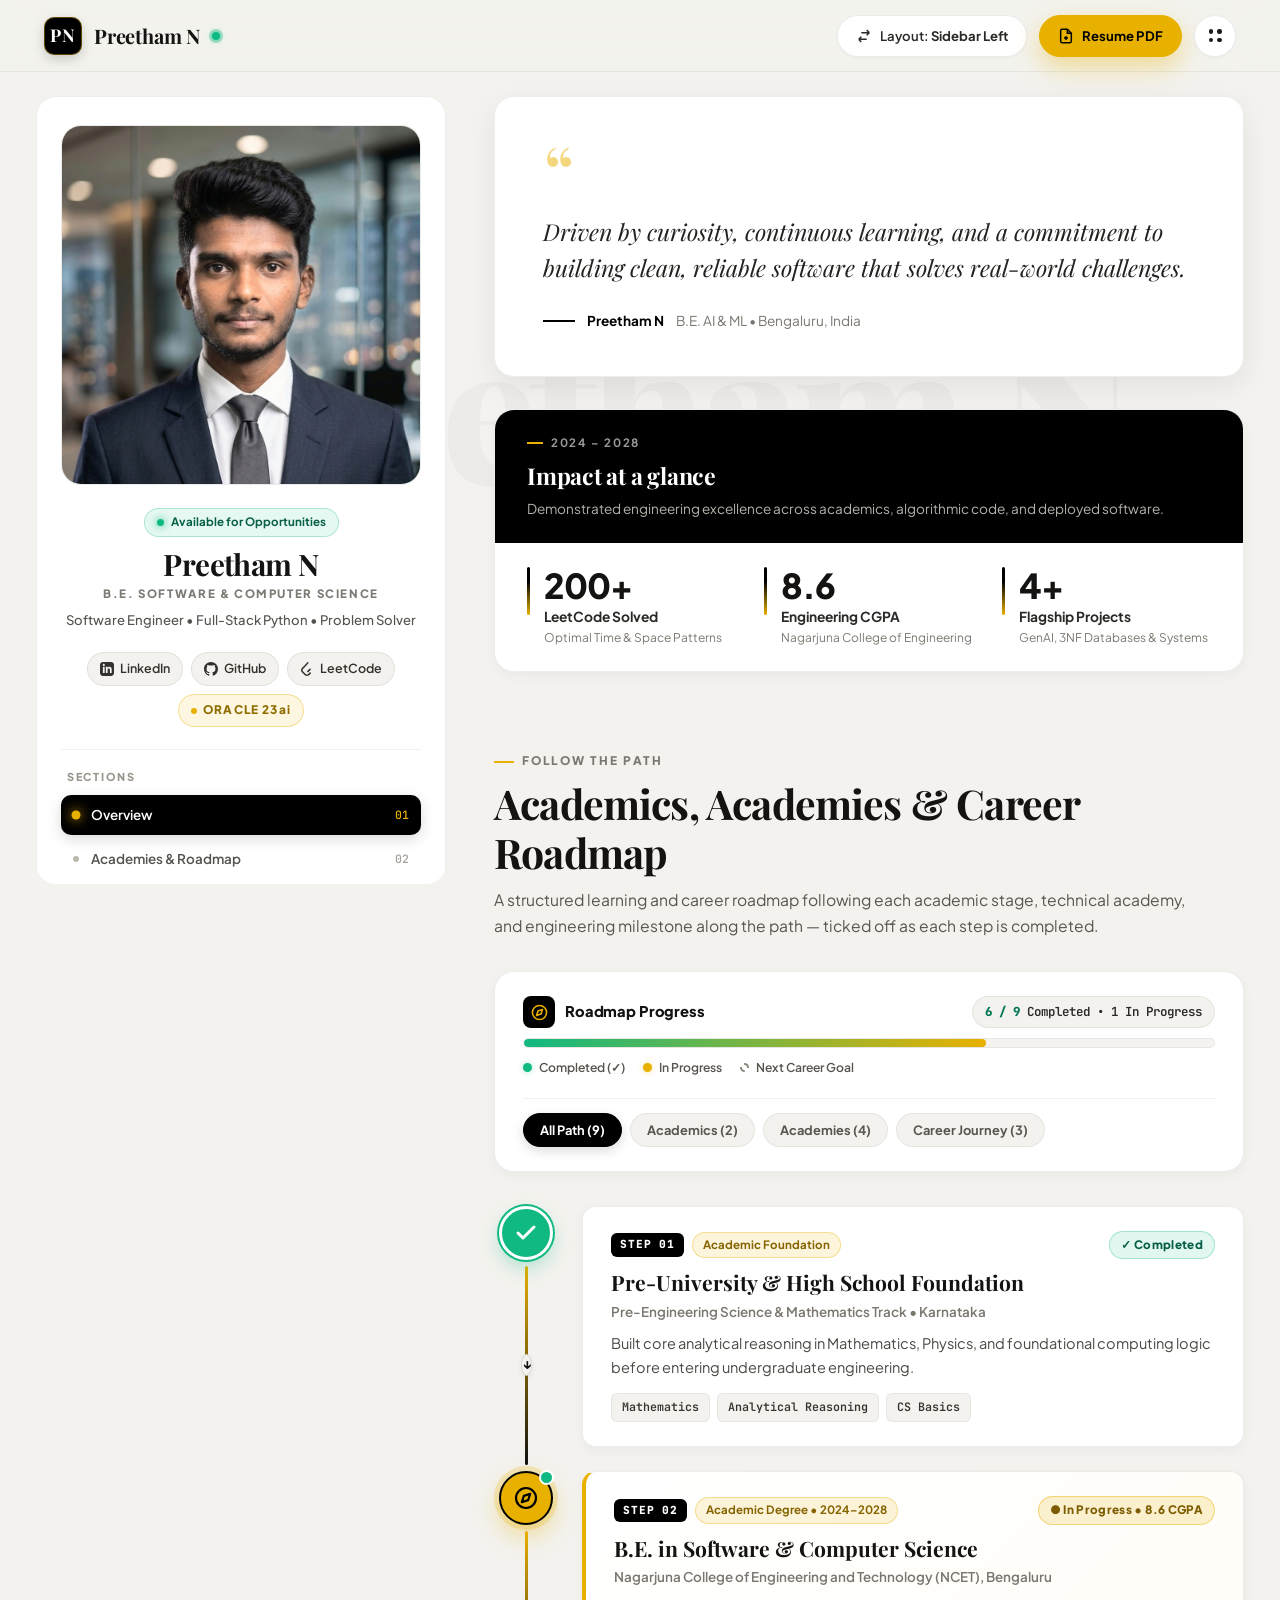
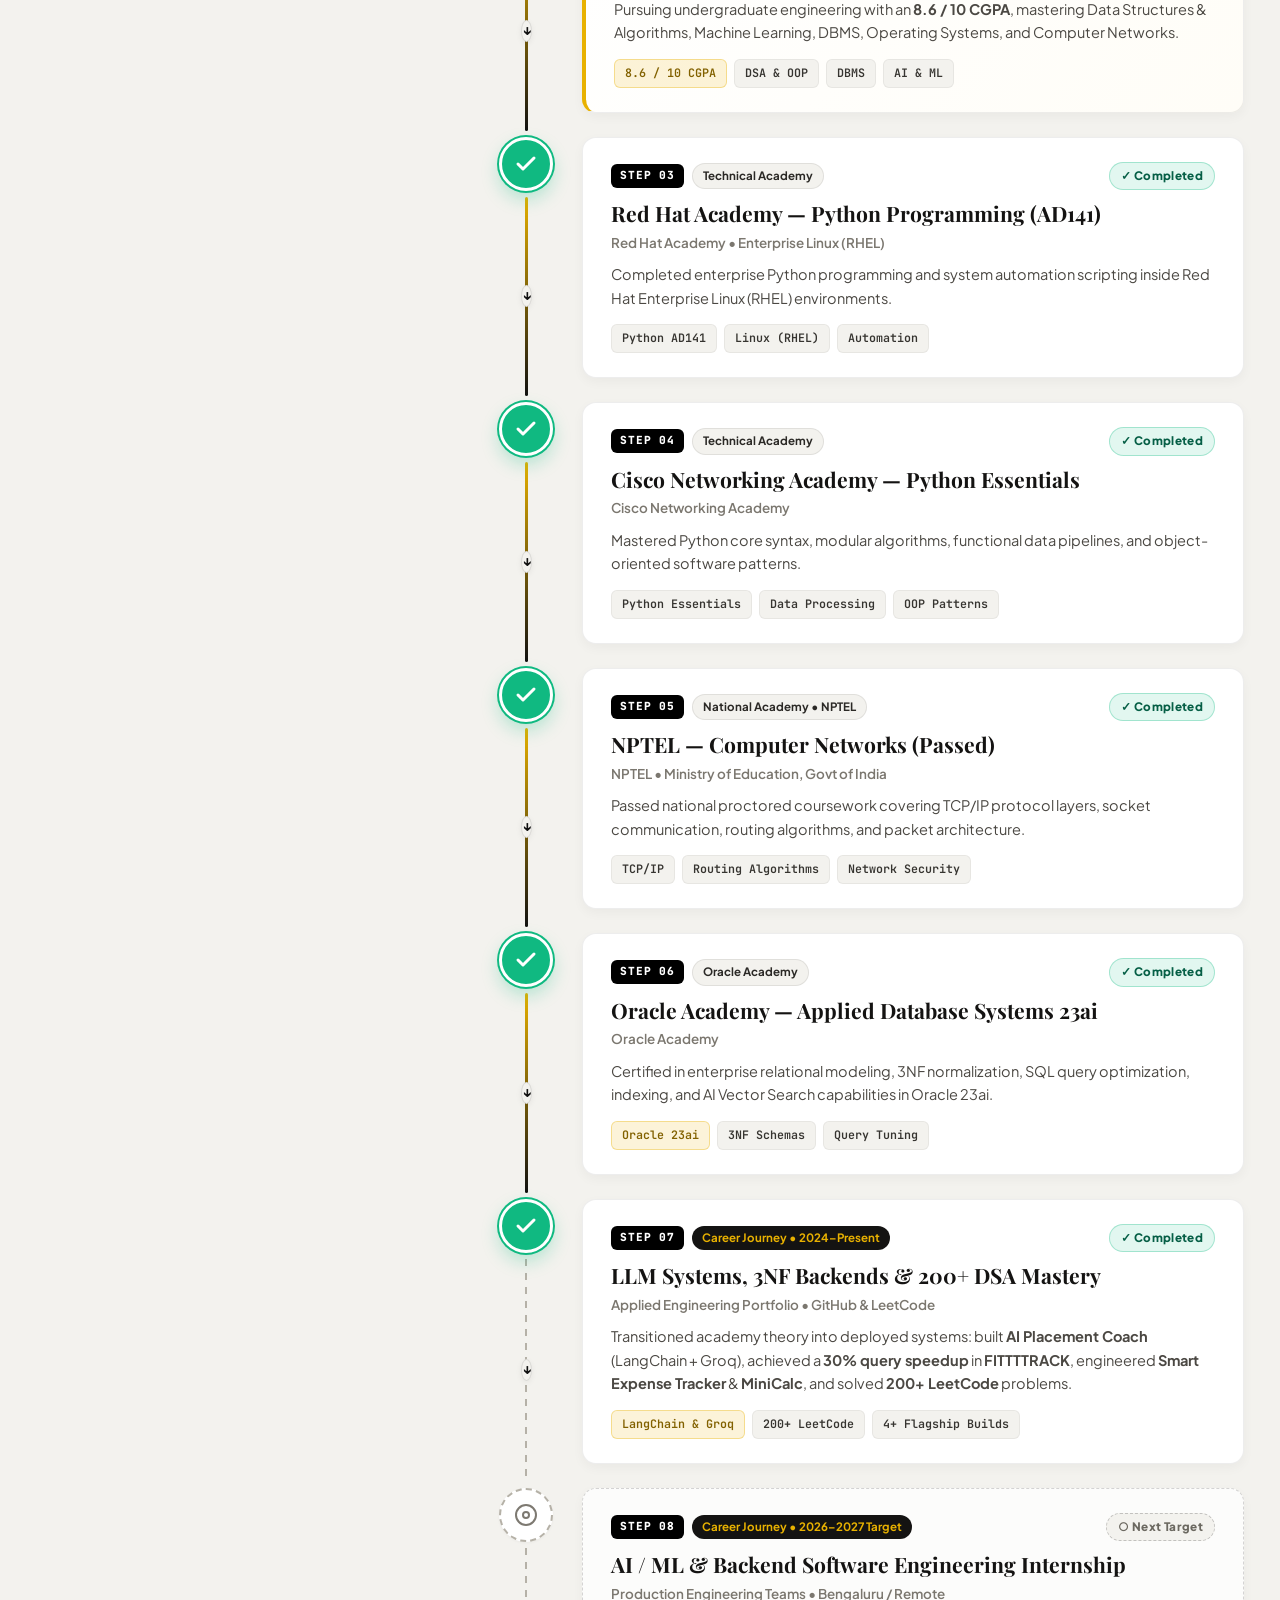
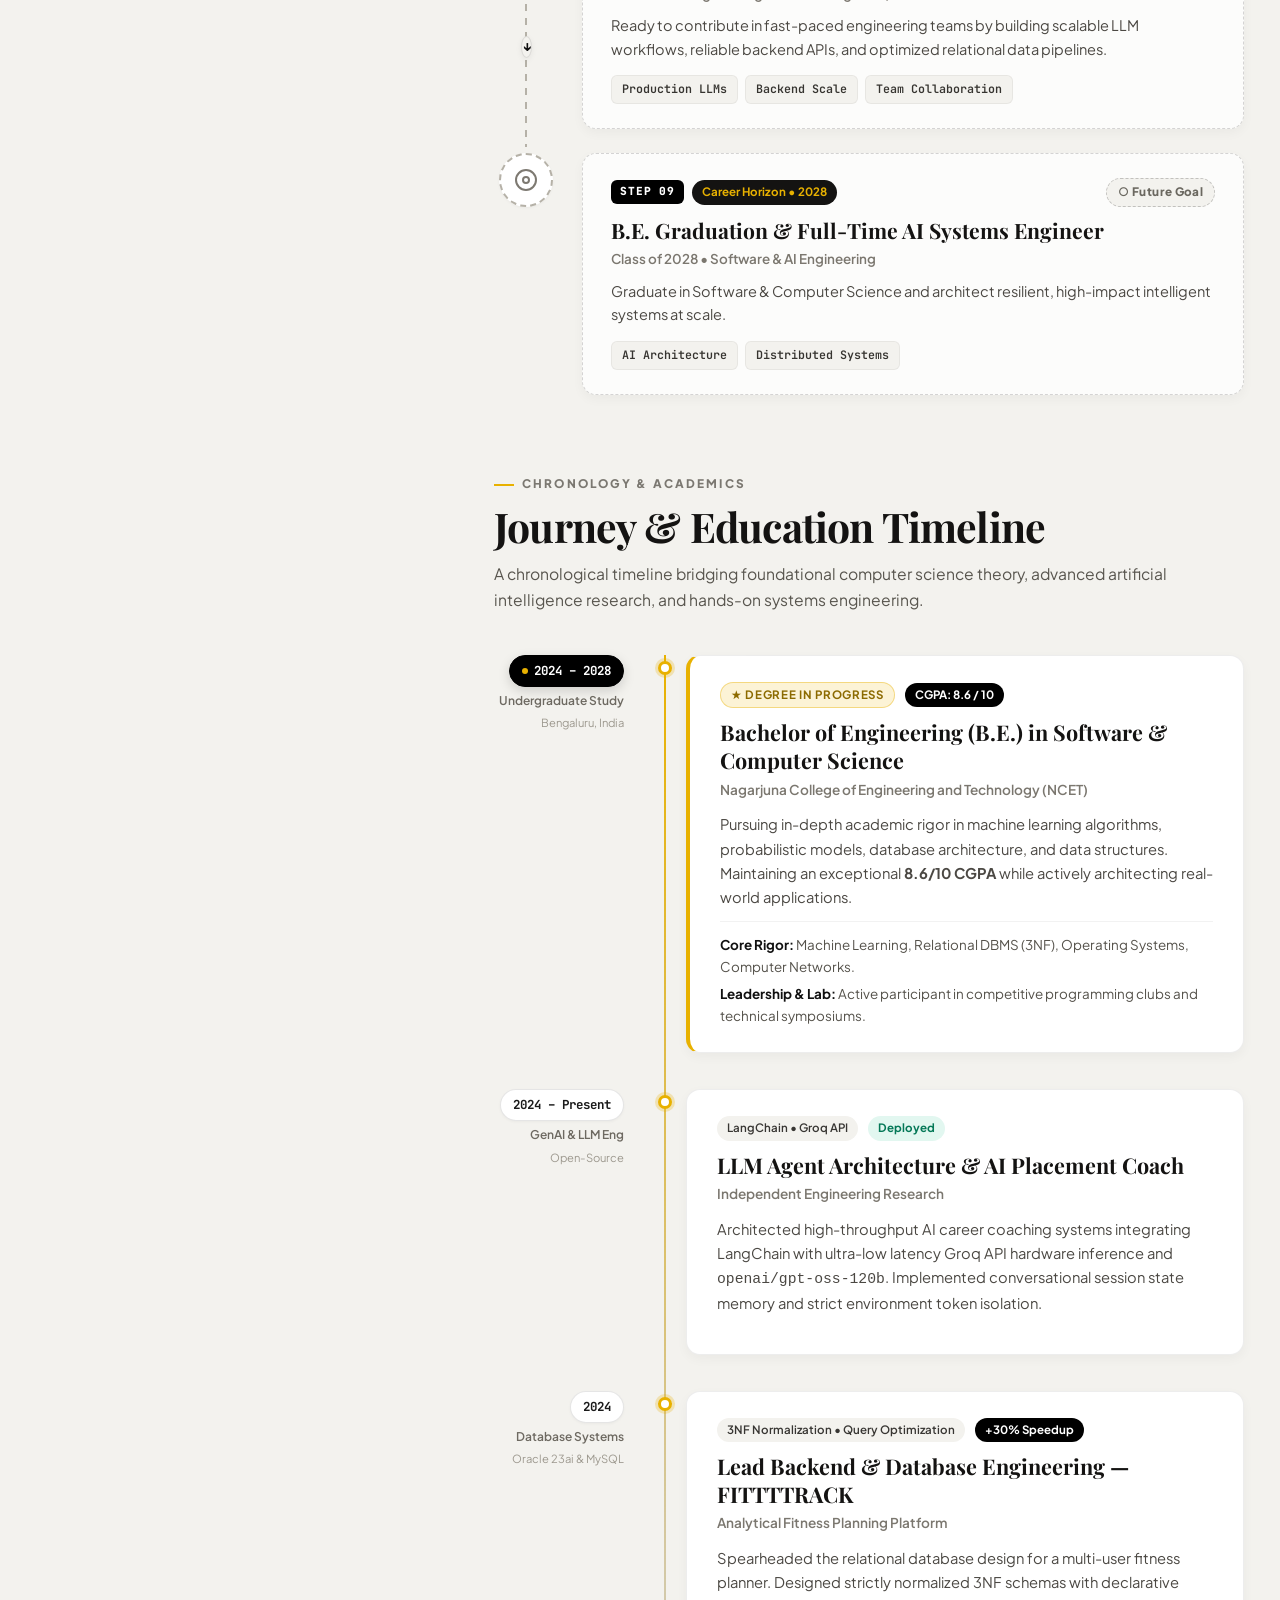
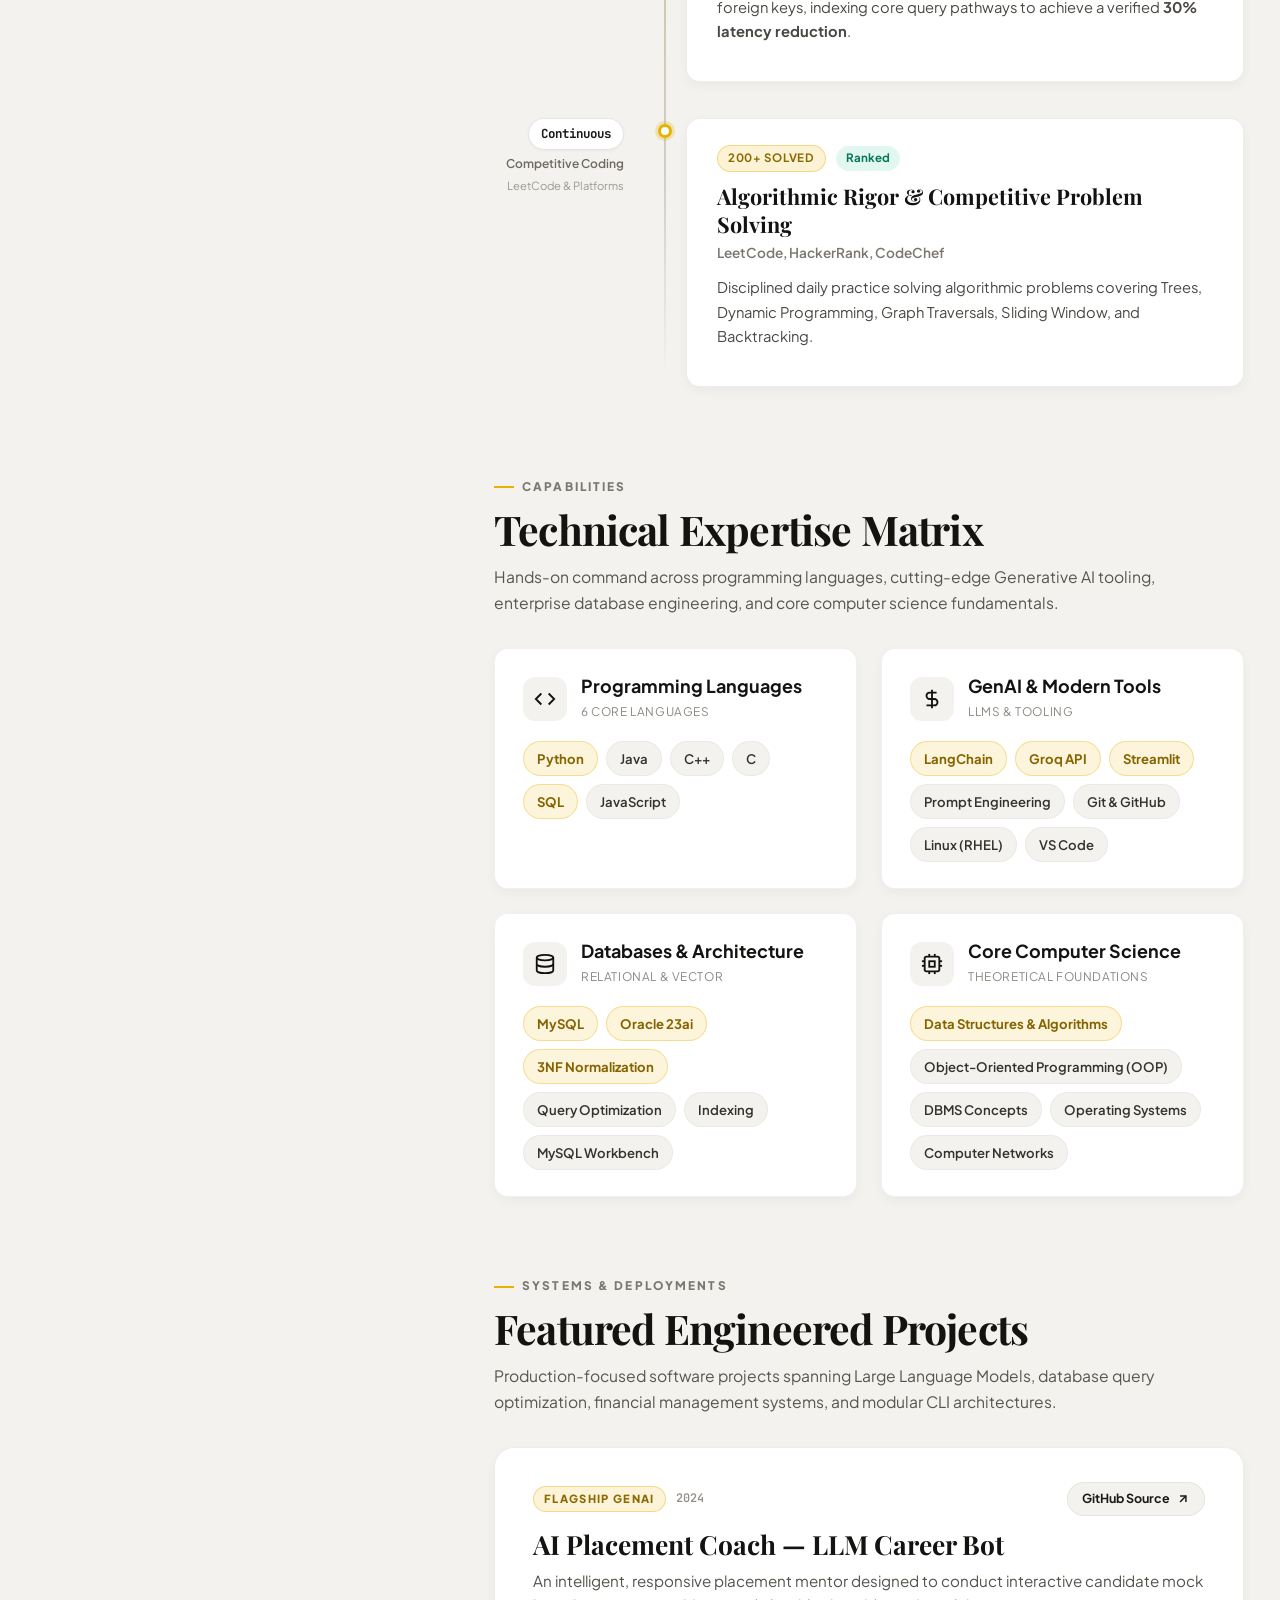
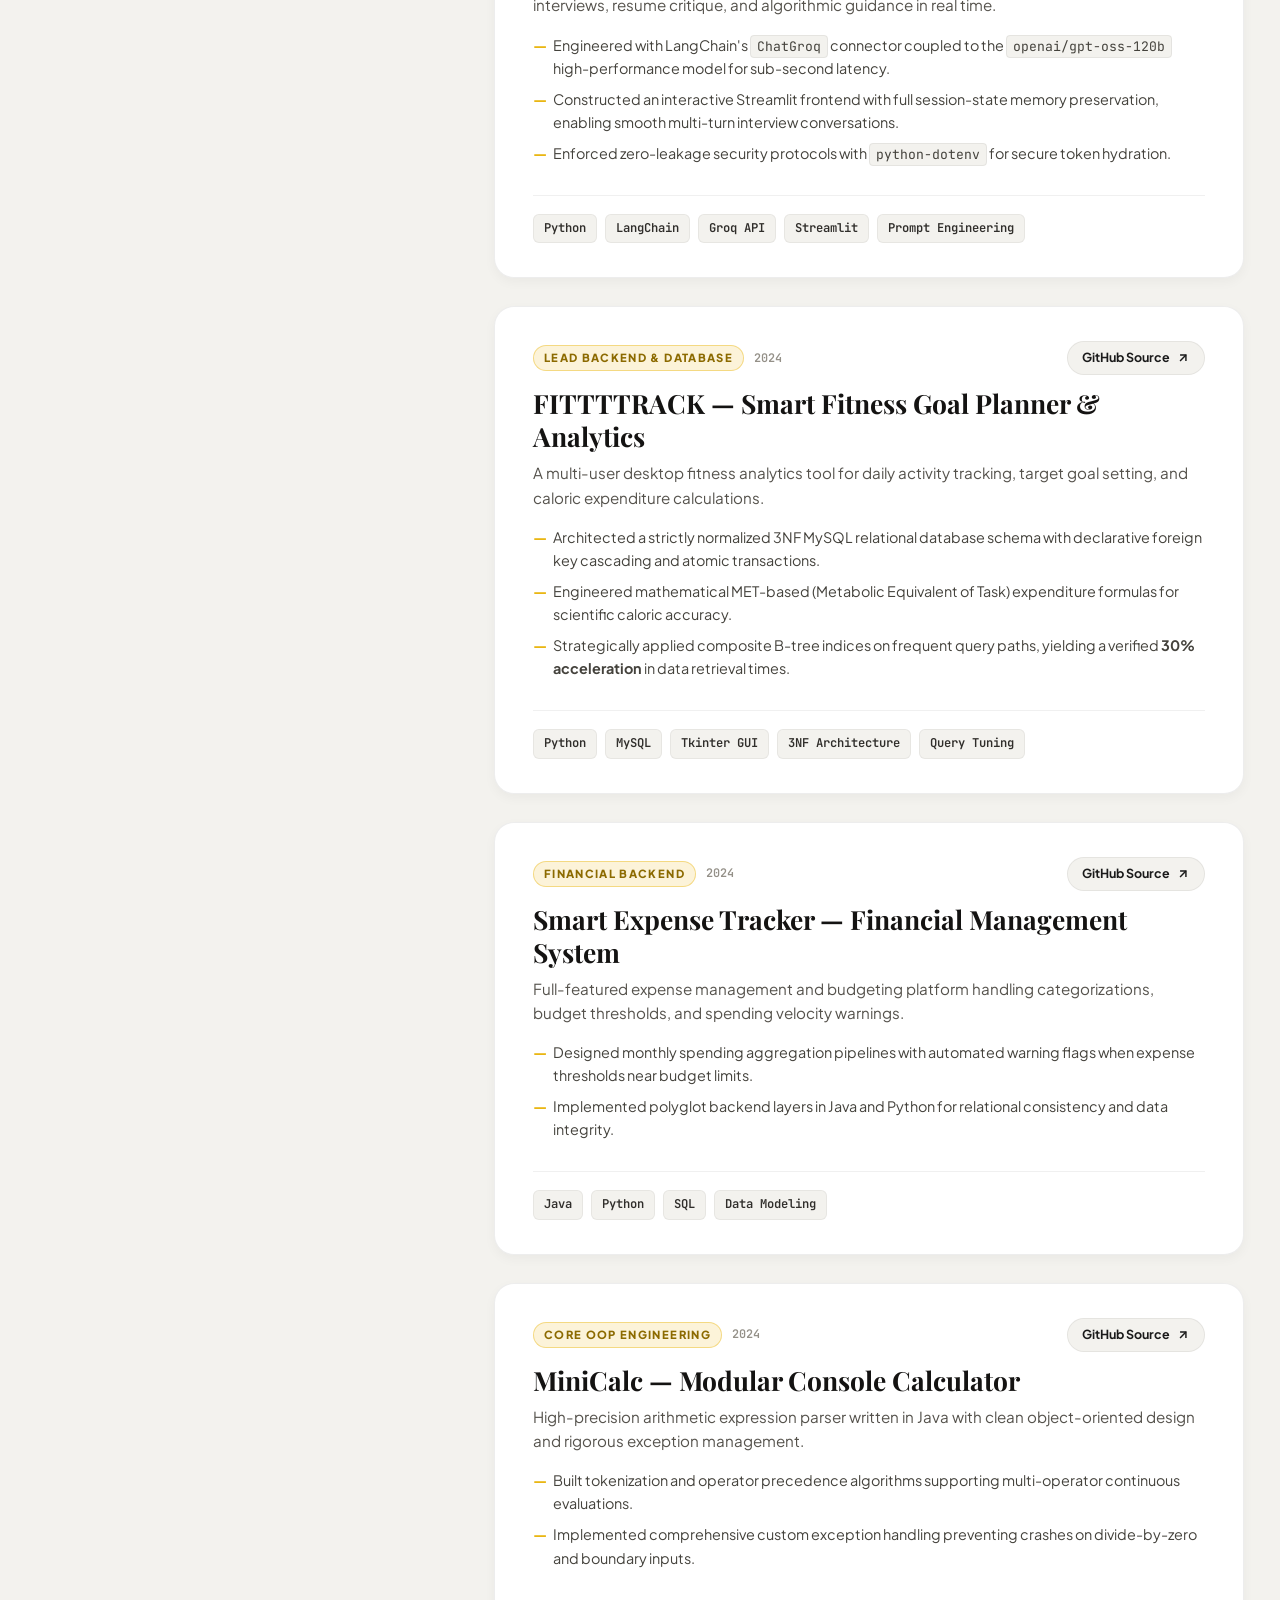
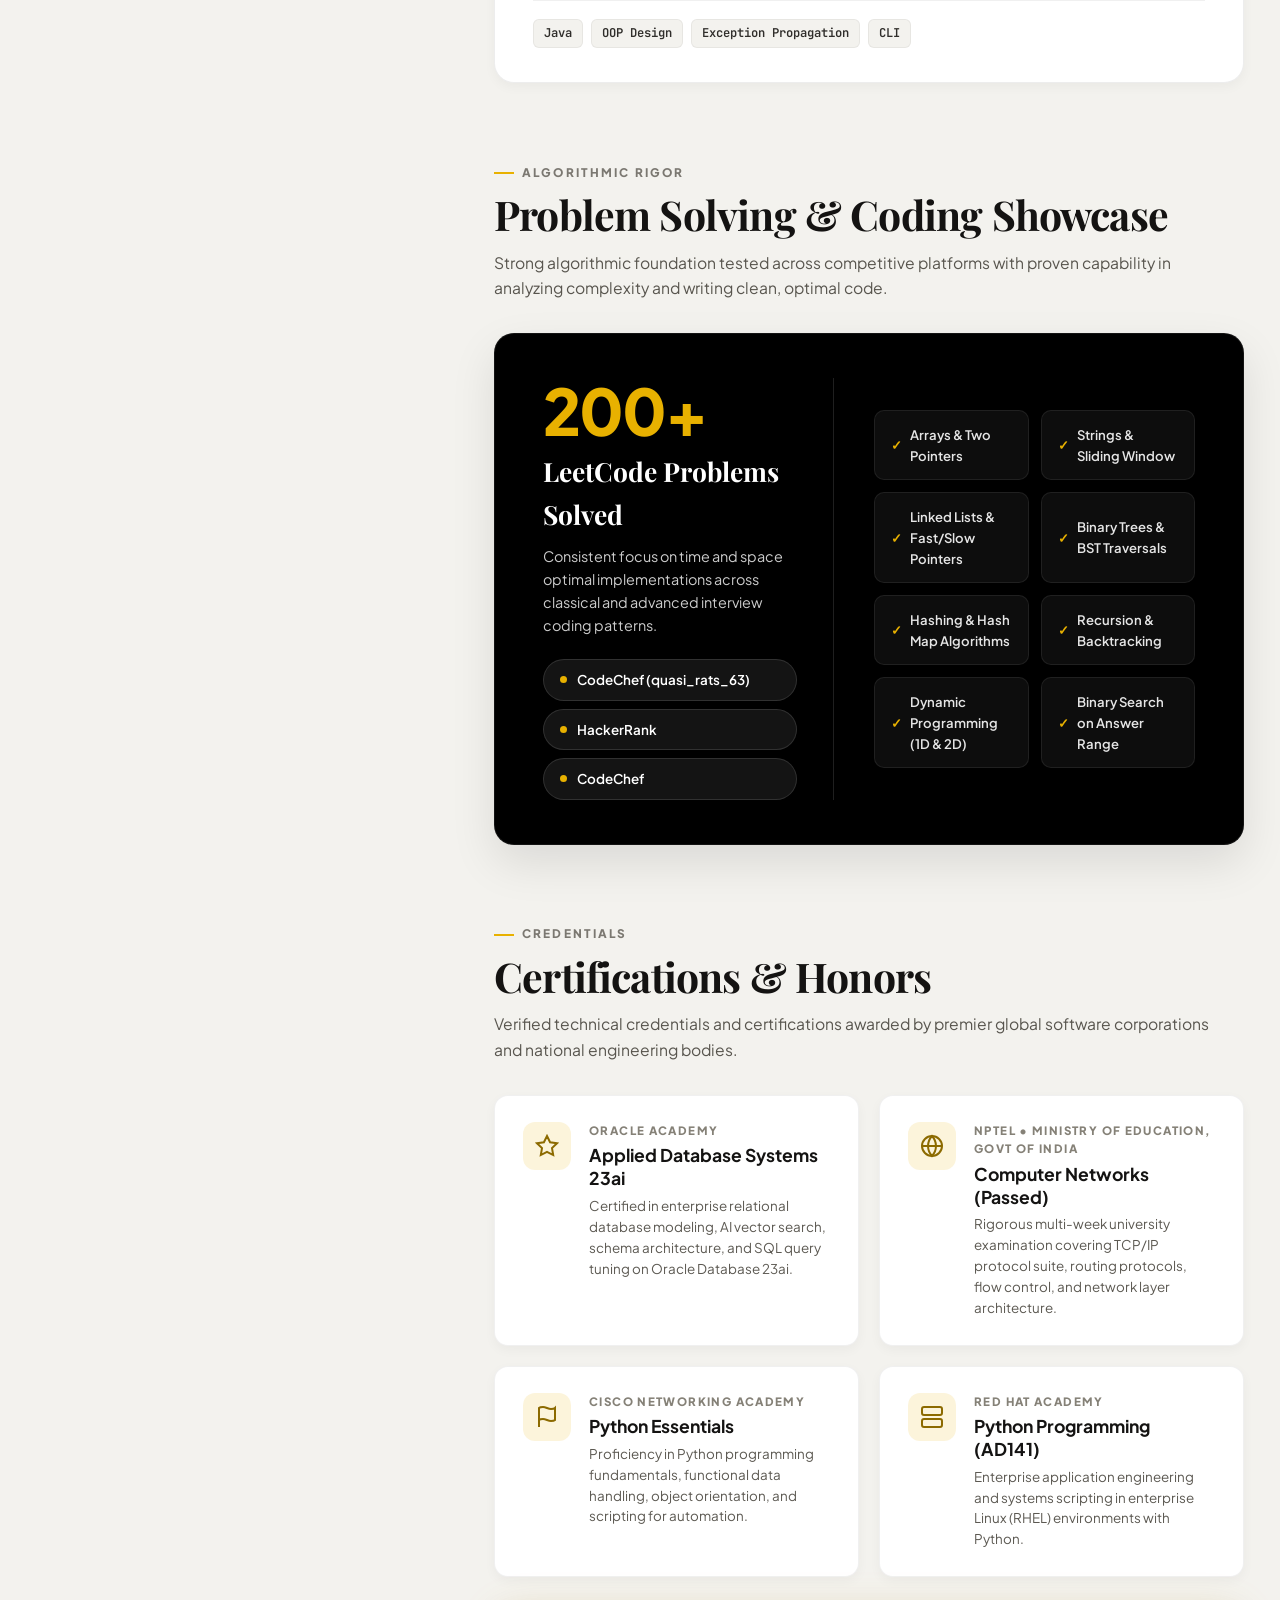
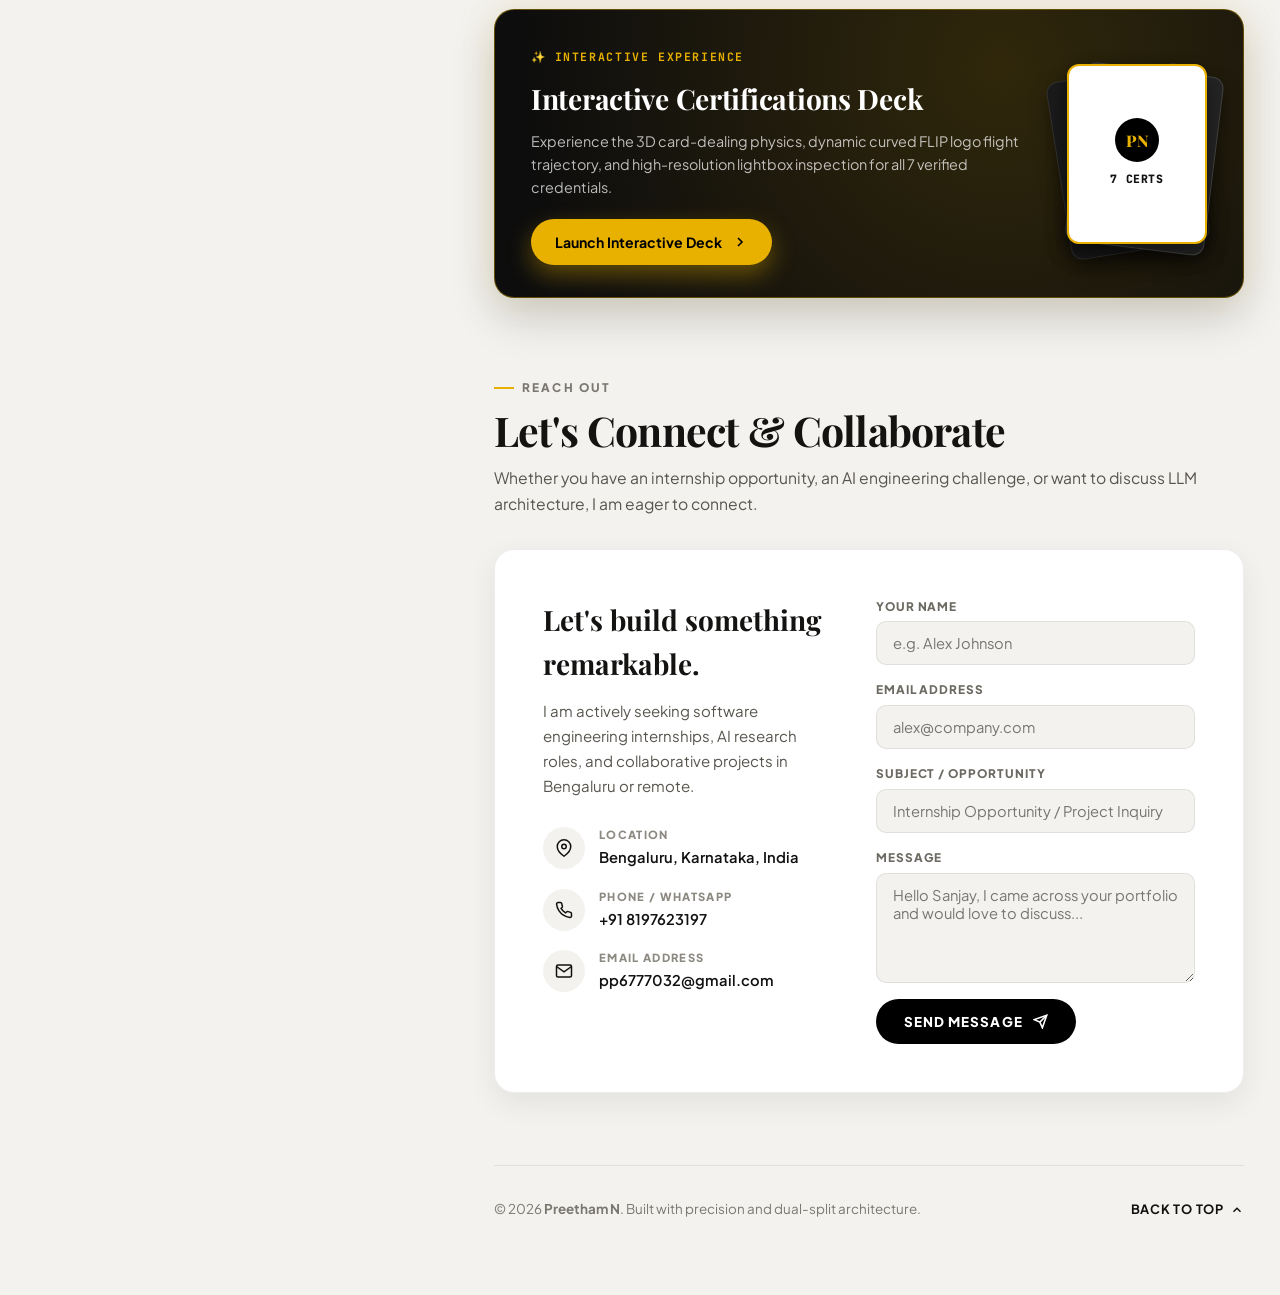
==== commit 12a2afc7: "Implement exact dual-split architectural layout and interactive Arc Deck certifications gallery" ====
--- a/index.html
+++ b/index.html
@@ -1,1151 +1,1318 @@
 <!DOCTYPE html>
 <html lang="en">
-
 <head>
   <meta charset="UTF-8">
   <meta name="viewport" content="width=device-width, initial-scale=1.0">
-  <meta http-equiv="Cache-Control" content="no-cache, no-store, must-revalidate">
-  <meta http-equiv="Pragma" content="no-cache">
-  <meta http-equiv="Expires" content="0">
-  <title>Preetham N | Software Engineer & Database Architect • Portfolio</title>
-  <meta name="description"
-    content="Portfolio of Preetham N — AI & Machine Learning Engineer, LLM Developer, and Algorithmic Problem Solver.">
+  <title>Preetham N | Vertical AI & ML Portfolio</title>
+  <meta name="description" content="Vertical split portfolio of Preetham N — AI & Machine Learning Engineer, LLM Developer, and Algorithmic Problem Solver with dual sidebar-content orientation.">
 
   <!-- Google Fonts -->
   <link rel="preconnect" href="https://fonts.googleapis.com">
   <link rel="preconnect" href="https://fonts.gstatic.com" crossorigin>
-  <link
-    href="https://fonts.googleapis.com/css2?family=Playfair+Display:ital,wght@0,600;0,700;0,800;0,900;1,600;1,700&family=Plus+Jakarta+Sans:wght@400;500;600;700;800&family=JetBrains+Mono:wght@400;500;600&display=swap"
-    rel="stylesheet">
+  <link href="https://fonts.googleapis.com/css2?family=Playfair+Display:ital,wght@0,600;0,700;0,800;0,900;1,600;1,700&family=Plus+Jakarta+Sans:wght@400;500;600;700;800&family=JetBrains+Mono:wght@400;500;600;700&display=swap" rel="stylesheet">
 
   <link rel="stylesheet" href="style.css">
 </head>
-
-<body class="dark-theme" data-theme="obsidian">
+<body class="layout-sidebar-left">
 
   <!-- ==========================================================
-       TOP FLOATING NAVIGATION BAR (Teacher Reference Match)
+       TOP UTILITY HEADER BAR
        ========================================================== -->
-  <header class="header-nav" role="banner">
-    <!-- Left Pill Navigation Container -->
-    <nav class="nav-pill-wrapper" aria-label="Main Navigation">
-      <!-- Active Home Link -->
-      <a href="#home" class="nav-link active" data-tooltip="Home">
-        <svg class="home-icon-svg" viewBox="0 0 24 24" fill="currentColor" stroke="currentColor" stroke-width="2"
-          stroke-linecap="round" stroke-linejoin="round">
-          <path d="M3 9l9-7 9 7v11a2 2 0 0 1-2 2H5a2 2 0 0 1-2-2z"></path>
-          <polyline points="9 22 9 12 15 12 15 22"></polyline>
+  <header class="top-utility-bar" role="banner">
+    <!-- Brand Tag -->
+    <a href="#hero" class="brand-badge">
+      <span class="brand-monogram">PN</span>
+      <span class="brand-text">Preetham N</span>
+      <span class="brand-status-dot" title="Available for Opportunities"></span>
+    </a>
+
+    <!-- Top Action Controls -->
+    <div class="top-controls-group">
+      <!-- Layout Orientation Switcher (Sidebar Left <-> Right) -->
+      <button class="control-pill-btn" id="layoutFlipBtn" title="Toggle Layout: Sidebar Left / Right" aria-label="Toggle Layout Orientation">
+        <svg class="icon-swap" viewBox="0 0 24 24" fill="none" stroke="currentColor" stroke-width="2">
+          <path d="M8 7h12m0 0l-4-4m4 4l-4 4m0 6H4m0 0l4 4m-4-4l4-4"/>
         </svg>
-        <span>Home</span>
+        <span class="btn-text">Layout: <strong id="layoutStateLabel">Sidebar Left</strong></span>
+      </button>
+
+      <!-- Resume PDF Button -->
+      <a href="resume.html" class="control-pill-btn gold-accent trigger-resume-modal" title="View Curriculum Vitae">
+        <svg viewBox="0 0 24 24" fill="none" stroke="currentColor" stroke-width="2">
+          <path d="M14 2H6a2 2 0 0 0-2 2v16a2 2 0 0 0 2 2h12a2 2 0 0 0 2-2V8z"></path>
+          <polyline points="14 2 14 8 20 8"></polyline>
+          <line x1="12" y1="18" x2="12" y2="12"></line>
+          <line x1="9" y1="15" x2="15" y2="15"></line>
+        </svg>
+        <span class="btn-text">Resume PDF</span>
       </a>
 
-      <!-- Journey / Education Icon -->
-      <a href="#journey" class="nav-link icon-only" data-tooltip="Journey & Education">
-        <svg viewBox="0 0 24 24" fill="none" stroke="currentColor" stroke-width="2" stroke-linecap="round"
-          stroke-linejoin="round">
-          <circle cx="18" cy="5" r="3"></circle>
-          <circle cx="6" cy="12" r="3"></circle>
-          <circle cx="18" cy="19" r="3"></circle>
-          <line x1="8.59" y1="13.51" x2="15.42" y2="17.49"></line>
-          <line x1="15.41" y1="6.51" x2="8.59" y2="10.49"></line>
-        </svg>
-      </a>
-
-      <!-- About / Vision Icon -->
-      <a href="#about" class="nav-link icon-only" data-tooltip="About & Philosophy">
-        <svg viewBox="0 0 24 24" fill="none" stroke="currentColor" stroke-width="2" stroke-linecap="round"
-          stroke-linejoin="round">
-          <path d="M1 12s4-8 11-8 11 8 11 8-4 8-11 8-11-8-11-8z"></path>
-          <circle cx="12" cy="12" r="3"></circle>
-        </svg>
-      </a>
-
-      <!-- Skills Icon -->
-      <a href="#skills" class="nav-link icon-only" data-tooltip="Technical Skills">
-        <svg viewBox="0 0 24 24" fill="none" stroke="currentColor" stroke-width="2" stroke-linecap="round"
-          stroke-linejoin="round">
-          <polygon
-            points="12 2 15.09 8.26 22 9.27 17 14.14 18.18 21.02 12 17.77 5.82 21.02 7 14.14 2 9.27 8.91 8.26 12 2">
-          </polygon>
-        </svg>
-      </a>
-
-      <!-- Projects Icon -->
-      <a href="#projects" class="nav-link icon-only" data-tooltip="Featured Projects">
-        <svg viewBox="0 0 24 24" fill="none" stroke="currentColor" stroke-width="2" stroke-linecap="round"
-          stroke-linejoin="round">
-          <rect x="2" y="3" width="20" height="14" rx="2" ry="2"></rect>
-          <line x1="8" y1="21" x2="16" y2="21"></line>
-          <line x1="12" y1="17" x2="12" y2="21"></line>
-        </svg>
-      </a>
-
-      <!-- Certifications / Honors Icon -->
-      <a href="#certifications" class="nav-link icon-only" data-tooltip="Certifications">
-        <svg viewBox="0 0 24 24" fill="none" stroke="currentColor" stroke-width="2" stroke-linecap="round"
-          stroke-linejoin="round">
-          <circle cx="12" cy="8" r="7"></circle>
-          <polyline points="8.21 13.89 7 23 12 20 17 23 15.79 13.88"></polyline>
-        </svg>
-      </a>
-
-      <!-- Download Profile Icon -->
-      <a href="#resume-modal" class="nav-link icon-only trigger-resume-modal" data-tooltip="Download Profile PDF">
-        <svg viewBox="0 0 24 24" fill="none" stroke="currentColor" stroke-width="2" stroke-linecap="round"
-          stroke-linejoin="round">
-          <path d="M21 15v4a2 2 0 0 1-2 2H5a2 2 0 0 1-2-2v-4"></path>
-          <polyline points="7 10 12 15 17 10"></polyline>
-          <line x1="12" y1="15" x2="12" y2="3"></line>
-        </svg>
-      </a>
-
-      <!-- Contact Icon -->
-      <a href="#contact" class="nav-link icon-only" data-tooltip="Contact Me">
-        <svg viewBox="0 0 24 24" fill="none" stroke="currentColor" stroke-width="2" stroke-linecap="round"
-          stroke-linejoin="round">
-          <line x1="22" y1="2" x2="11" y2="13"></line>
-          <polygon points="22 2 15 22 11 13 2 9 22 2"></polygon>
-        </svg>
-      </a>
-    </nav>
-
-    <!-- Top Right 4-Dots Circular Button -->
-    <div class="nav-right-cluster">
-      <!-- Multi-Theme Palette Selector -->
-      <div class="theme-dropdown-container">
-        <button class="theme-toggle-btn" id="themeDropdownBtn" aria-label="Select Theme Palette" data-tooltip="Theme Palette">
-          <svg class="palette-icon-svg" viewBox="0 0 24 24" fill="none" stroke="currentColor" stroke-width="2" stroke-linecap="round" stroke-linejoin="round">
-            <circle cx="13.5" cy="6.5" r=".5" fill="currentColor"></circle>
-            <circle cx="17.5" cy="10.5" r=".5" fill="currentColor"></circle>
-            <circle cx="8.5" cy="7.5" r=".5" fill="currentColor"></circle>
-            <circle cx="6.5" cy="12.5" r=".5" fill="currentColor"></circle>
-            <path d="M12 2C6.5 2 2 6.5 2 12s4.5 10 9.5 10c.93 0 1.5-.64 1.5-1.42 0-.37-.14-.7-.38-.96-.23-.26-.37-.59-.37-.96 0-.78.67-1.42 1.5-1.42H16c3.31 0 6-2.69 6-6 0-4.97-4.48-9.24-10-9.24z"></path>
-          </svg>
-        </button>
-
-        <!-- Floating Theme Selector Modal/Dropdown -->
-        <div class="theme-dropdown-menu" id="themeDropdownMenu">
-          <div class="theme-menu-header">Select Theme Style</div>
-          <div class="theme-options-list">
-            <button class="theme-option-btn active" data-theme-val="obsidian">
-              <span class="theme-swatch swatch-obsidian"></span>
-              <span class="theme-option-name">Obsidian Gold</span>
-              <span class="theme-check-icon">✓</span>
-            </button>
-            <button class="theme-option-btn" data-theme-val="cyber">
-              <span class="theme-swatch swatch-cyber"></span>
-              <span class="theme-option-name">Cyber Midnight</span>
-              <span class="theme-check-icon">✓</span>
-            </button>
-            <button class="theme-option-btn" data-theme-val="emerald">
-              <span class="theme-swatch swatch-emerald"></span>
-              <span class="theme-option-name">Emerald Luxury</span>
-              <span class="theme-check-icon">✓</span>
-            </button>
-            <button class="theme-option-btn" data-theme-val="amethyst">
-              <span class="theme-swatch swatch-amethyst"></span>
-              <span class="theme-option-name">Royal Amethyst</span>
-              <span class="theme-check-icon">✓</span>
-            </button>
-            <button class="theme-option-btn" data-theme-val="light">
-              <span class="theme-swatch swatch-light"></span>
-              <span class="theme-option-name">Editorial Light</span>
-              <span class="theme-check-icon">✓</span>
-            </button>
-          </div>
-        </div>
-      </div>
-
-      <!-- Top Right 4-Dots Circular Button -->
-      <button class="menu-btn-circle" id="menuToggle" aria-label="Toggle Quick Navigation Menu">
-      <div class="dots-grid">
-        <span></span>
-        <span></span>
-        <span></span>
-        <span></span>
-      </div>
+      <!-- 4-Dots Mobile / Quick Menu Button -->
+      <button class="menu-btn-circle" id="menuToggle" aria-label="Open Navigation Drawer">
+        <div class="dots-grid">
+          <span></span>
+          <span></span>
+          <span></span>
+          <span></span>
+        </div>
       </button>
     </div>
   </header>
 
   <!-- ==========================================================
-       HERO SECTION (Matching Teacher Reference)
+       GIANT FAINT BACKGROUND WATERMARK
        ========================================================== -->
-  <section class="hero-section" id="home">
-    <!-- Giant Serif Faint Background Watermark -->
-    <div class="hero-watermark" aria-hidden="true">
-      Preetham N
-    </div>
-
-    <!-- Main Hero Body Grid -->
-    <div class="hero-body">
-      <!-- Left Column: Typography, Socials, CTA, Quote -->
-      <div class="hero-left">
-        <h1 class="hero-name">Preetham N</h1>
-        <p class="hero-subtitle">SOFTWARE ENGINEERING STUDENT • FULL-STACK PYTHON & DATABASE ARCHITECT</p>
-
-        <!-- Social Icons Row -->
-        <div class="hero-socials-row">
-          <!-- LinkedIn -->
-          <a href="https://www.linkedin.com/in/sanjay-shekar-06bb1837a/" target="_blank" rel="noopener noreferrer"
-            class="social-icon-btn" title="LinkedIn Profile">
-            <svg viewBox="0 0 24 24">
-              <path
-                d="M19 0h-14c-2.761 0-5 2.239-5 5v14c0 2.761 2.239 5 5 5h14c2.762 0 5-2.239 5-5v-14c0-2.761-2.238-5-5-5zm-11 19h-3v-11h3v11zm-1.5-12.268c-.966 0-1.75-.79-1.75-1.764s.784-1.764 1.75-1.764 1.75.79 1.75 1.764-.783 1.764-1.75 1.764zm13.5 12.268h-3v-5.604c0-3.368-4-3.113-4 0v5.604h-3v-11h3v1.765c1.396-2.586 7-2.777 7 2.476v6.759z" />
-            </svg>
+  <div class="background-watermark" aria-hidden="true" id="bgWatermark">
+    Preetham N
+  </div>
+
+  <!-- ==========================================================
+       SPLIT VERTICAL CONTAINER
+       Supports .layout-sidebar-left (default) and .layout-sidebar-right
+       ========================================================== -->
+  <div class="split-portfolio-container" id="portfolioContainer">
+
+    <!-- ========================================================
+         COLUMN A: STICKY TIME & PROFILE SIDEBAR
+         (Left or Right depending on layout mode)
+         ======================================================== -->
+    <aside class="sticky-time-sidebar" id="timeSidebar" aria-label="Profile and Navigation Sidebar">
+      <div class="sidebar-inner-card">
+
+        <!-- Sanjay Portrait Cutout (1254 x 1254 px, 1:1 Square) -->
+        <div class="sidebar-portrait-frame">
+          <div class="portrait-halo"></div>
+          <img src="photo_preetham_executive_tie.jpg" width="1254" height="1254" alt="Preetham N Portrait - 1254x1254" class="sidebar-portrait-img">
+        </div>
+
+        <!-- Identity Block -->
+        <div class="sidebar-identity">
+          <div class="sidebar-status-chip">
+            <span class="avail-dot"></span>
+            <span>Available for Opportunities</span>
+          </div>
+          <h1 class="sidebar-name">Preetham N</h1>
+          <p class="sidebar-role">B.E. SOFTWARE & COMPUTER SCIENCE</p>
+          <p class="sidebar-tagline">Software Engineer • Full-Stack Python • Problem Solver</p>
+        </div>
+
+        <!-- Social & Professional Platforms -->
+        <div class="sidebar-socials">
+          <a href="https://www.linkedin.com/in/sanjay-shekar-06bb1837a/" target="_blank" rel="noopener noreferrer" class="social-chip" title="LinkedIn Profile">
+            <svg viewBox="0 0 24 24"><path d="M19 0h-14c-2.761 0-5 2.239-5 5v14c0 2.761 2.239 5 5 5h14c2.762 0 5-2.239 5-5v-14c0-2.761-2.238-5-5-5zm-11 19h-3v-11h3v11zm-1.5-12.268c-.966 0-1.75-.79-1.75-1.764s.784-1.764 1.75-1.764 1.75.79 1.75 1.764-.783 1.764-1.75 1.764zm13.5 12.268h-3v-5.604c0-3.368-4-3.113-4 0v5.604h-3v-11h3v1.765c1.396-2.586 7-2.777 7 2.476v6.759z"/></svg>
+            <span>LinkedIn</span>
           </a>
 
-          <!-- GitHub -->
-          <a href="https://github.com/pp677" target="_blank" rel="noopener noreferrer" class="social-icon-btn"
-            title="GitHub Profile">
-            <svg viewBox="0 0 24 24">
-              <path
-                d="M12 0c-6.626 0-12 5.373-12 12 0 5.302 3.438 9.8 8.207 11.387.599.111.793-.261.793-.577v-2.234c-3.338.726-4.033-1.416-4.033-1.416-.546-1.387-1.333-1.756-1.333-1.756-1.089-.745.083-.729.083-.729 1.205.084 1.839 1.237 1.839 1.237 1.07 1.834 2.807 1.304 3.492.997.107-.775.418-1.305.762-1.604-2.665-.305-5.467-1.334-5.467-5.931 0-1.311.469-2.381 1.236-3.221-.124-.303-.535-1.524.117-3.176 0 0 1.008-.322 3.301 1.23.957-.266 1.983-.399 3.003-.404 1.02.005 2.047.138 3.006.404 2.291-1.552 3.297-1.23 3.297-1.23.653 1.653.242 2.874.118 3.176.77.84 1.235 1.911 1.235 3.221 0 4.609-2.807 5.624-5.479 5.921.43.372.823 1.102.823 2.222v3.293c0 .319.192.694.801.576 4.765-1.589 8.199-6.086 8.199-11.386 0-6.627-5.373-12-12-12z" />
-            </svg>
+          <a href="https://github.com/preetham1921" target="_blank" rel="noopener noreferrer" class="social-chip" title="GitHub Repositories">
+            <svg viewBox="0 0 24 24"><path d="M12 0c-6.626 0-12 5.373-12 12 0 5.302 3.438 9.8 8.207 11.387.599.111.793-.261.793-.577v-2.234c-3.338.726-4.033-1.416-4.033-1.416-.546-1.387-1.333-1.756-1.333-1.756-1.089-.745.083-.729.083-.729 1.205.084 1.839 1.237 1.839 1.237 1.07 1.834 2.807 1.304 3.492.997.107-.775.418-1.305.762-1.604-2.665-.305-5.467-1.334-5.467-5.931 0-1.311.469-2.381 1.236-3.221-.124-.303-.535-1.524.117-3.176 0 0 1.008-.322 3.301 1.23.957-.266 1.983-.399 3.003-.404 1.02.005 2.047.138 3.006.404 2.291-1.552 3.297-1.23 3.297-1.23.653 1.653.242 2.874.118 3.176.77.84 1.235 1.911 1.235 3.221 0 4.609-2.807 5.624-5.479 5.921.43.372.823 1.102.823 2.222v3.293c0 .319.192.694.801.576 4.765-1.589 8.199-6.086 8.199-11.386 0-6.627-5.373-12-12-12z"/></svg>
+            <span>GitHub</span>
           </a>
 
-          <!-- LeetCode -->
-          <a href="https://leetcode.com/u/sanjay139/" target="_blank" rel="noopener noreferrer" class="social-icon-btn"
-            title="LeetCode (200+ Solved)">
-            <svg viewBox="0 0 24 24">
-              <path
-                d="M13.483 0a1.374 1.374 0 0 0-.961.438L7.116 6.226l-3.854 4.126a5.266 5.266 0 0 0-1.209 2.104 5.35 5.35 0 0 0-.125.513 5.527 5.527 0 0 0 .062 2.362 5.83 5.83 0 0 0 .349 1.017 5.938 5.938 0 0 0 1.271 1.818l4.277 4.193.039.038c2.248 2.165 5.852 2.133 8.063-.074l2.396-2.392c.54-.54.54-1.414.003-1.955a1.378 1.378 0 0 0-1.951-.003l-2.396 2.392a3.021 3.021 0 0 1-4.205.038l-.02-.019-4.276-4.193c-.652-.64-.972-1.469-.948-2.263a2.68 2.68 0 0 1 .666-1.793L9.4 7.625l4.98-5.344a1.382 1.382 0 0 0-.897-2.281zm3.874 10.963a1.38 1.38 0 0 0-.977.404l-3.79 3.79a1.38 1.38 0 1 0 1.952 1.952l3.79-3.79a1.38 1.38 0 0 0-.975-2.356z" />
-            </svg>
+          <a href="https://leetcode.com/u/sanjay139/" target="_blank" rel="noopener noreferrer" class="social-chip" title="LeetCode (200+ Solved)">
+            <svg viewBox="0 0 24 24"><path d="M13.483 0a1.374 1.374 0 0 0-.961.438L7.116 6.226l-3.854 4.126a5.266 5.266 0 0 0-1.209 2.104 5.35 5.35 0 0 0-.125.513 5.527 5.527 0 0 0 .062 2.362 5.83 5.83 0 0 0 .349 1.017 5.938 5.938 0 0 0 1.271 1.818l4.277 4.193.039.038c2.248 2.165 5.852 2.133 8.063-.074l2.396-2.392c.54-.54.54-1.414.003-1.955a1.378 1.378 0 0 0-1.951-.003l-2.396 2.392a3.021 3.021 0 0 1-4.205.038l-.02-.019-4.276-4.193c-.652-.64-.972-1.469-.948-2.263a2.68 2.68 0 0 1 .666-1.793L9.4 7.625l4.98-5.344a1.382 1.382 0 0 0-.897-2.281zm3.874 10.963a1.38 1.38 0 0 0-.977.404l-3.79 3.79a1.38 1.38 0 1 0 1.952 1.952l3.79-3.79a1.38 1.38 0 0 0-.975-2.356z"/></svg>
+            <span>LeetCode</span>
           </a>
 
-          <!-- HackerRank -->
-          <a href="https://www.hackerrank.com/profile/sanjayshekar139" target="_blank" rel="noopener noreferrer"
-            class="social-icon-btn" title="HackerRank Profile">
-            <svg viewBox="0 0 24 24">
-              <path
-                d="M12 0c-6.627 0-12 5.373-12 12s5.373 12 12 12 12-5.373 12-12-5.373-12-12-12zm-2.072 17.5v-11h1.748v4.321h4.648v-4.321h1.748v11h-1.748v-5.071h-4.648v5.071h-1.748z" />
-            </svg>
+          <a href="#certifications" class="oracle-pill" title="Oracle Certified">
+            <span class="oracle-dot"></span>
+            <span>ORACLE 23ai</span>
           </a>
-
-          <!-- CodeChef -->
-          <a href="https://www.codechef.com/users/quasi_rats_63" target="_blank" rel="noopener noreferrer"
-            class="social-icon-btn" title="CodeChef Profile">
-            <svg viewBox="0 0 24 24">
-              <path
-                d="M12 2C6.48 2 2 6.48 2 12s4.48 10 10 10 10-4.48 10-10S17.52 2 12 2zm1 17.93c-3.95-.49-7-3.85-7-7.93 0-.62.08-1.21.21-1.79L9 15v1c0 1.1.9 2 2 2v1.93zm6.9-2.54c-.26-.81-1-1.39-1.9-1.39h-1v-3c0-.55-.45-1-1-1H8v-2h2c.55 0 1-.45 1-1V7h2c1.1 0 2-.9 2-2v-.41c2.93 1.19 5 4.06 5 7.41 0 2.08-.8 3.97-2.1 5.39z" />
-            </svg>
+        </div>
+
+        <!-- Vertical Navigation Links -->
+        <nav class="sidebar-vertical-nav" aria-label="Section Navigation">
+          <div class="nav-section-title">SECTIONS</div>
+          <ul class="vertical-nav-list">
+            <li>
+              <a href="#hero" class="v-nav-item active" data-target="hero">
+                <span class="nav-dot"></span>
+                <span class="nav-label">Overview</span>
+                <span class="nav-number">01</span>
+              </a>
+            </li>
+            <li>
+              <a href="#career-roadmap" class="v-nav-item" data-target="career-roadmap">
+                <span class="nav-dot"></span>
+                <span class="nav-label">Academies & Roadmap</span>
+                <span class="nav-number">02</span>
+              </a>
+            </li>
+            <li>
+              <a href="#timeline-journey" class="v-nav-item" data-target="timeline-journey">
+                <span class="nav-dot"></span>
+                <span class="nav-label">Timeline & Education</span>
+                <span class="nav-number">03</span>
+              </a>
+            </li>
+            <li>
+              <a href="#skills" class="v-nav-item" data-target="skills">
+                <span class="nav-dot"></span>
+                <span class="nav-label">Technical Matrix</span>
+                <span class="nav-number">04</span>
+              </a>
+            </li>
+            <li>
+              <a href="#projects" class="v-nav-item" data-target="projects">
+                <span class="nav-dot"></span>
+                <span class="nav-label">Featured Projects</span>
+                <span class="nav-number">05</span>
+              </a>
+            </li>
+            <li>
+              <a href="#problem-solving" class="v-nav-item" data-target="problem-solving">
+                <span class="nav-dot"></span>
+                <span class="nav-label">Problem Solving</span>
+                <span class="nav-number">06</span>
+              </a>
+            </li>
+            <li>
+              <a href="#certifications" class="v-nav-item" data-target="certifications">
+                <span class="nav-dot"></span>
+                <span class="nav-label">Certifications</span>
+                <span class="nav-number">07</span>
+              </a>
+            </li>
+            <li>
+              <a href="#contact" class="v-nav-item" data-target="contact">
+                <span class="nav-dot"></span>
+                <span class="nav-label">Get In Touch</span>
+                <span class="nav-number">08</span>
+              </a>
+            </li>
+          </ul>
+        </nav>
+
+        <!-- CTA Download Button -->
+        <div class="sidebar-cta-wrap">
+          <a href="resume.html" class="sidebar-cta-btn trigger-resume-modal">
+            <span class="cta-circle-icon">
+              <svg viewBox="0 0 24 24" fill="none" stroke="currentColor">
+                <polyline points="7 10 12 15 17 10"></polyline>
+                <line x1="12" y1="15" x2="12" y2="3"></line>
+              </svg>
+            </span>
+            <span class="cta-text">Download Profile</span>
+            <span class="cta-badge">PDF</span>
           </a>
-
-          <!-- Oracle Academy Certified Tag (Matching reference) -->
-          <a href="#certifications" class="oracle-brand-badge"
-            title="Oracle Academy: Applied Database Systems 23ai Certified">
-            <span class="oracle-dot"></span>
-            <span>ORACLE</span>
+        </div>
+
+        <!-- Quick Contact Info -->
+        <div class="sidebar-footer-info">
+          <div class="info-row">
+            <svg viewBox="0 0 24 24" fill="none" stroke="currentColor"><path d="M21 10c0 7-9 13-9 13s-9-6-9-13a9 9 0 0 1 18 0z"/><circle cx="12" cy="10" r="3"/></svg>
+            <span>Bengaluru, Karnataka, India</span>
+          </div>
+          <div class="info-row">
+            <svg viewBox="0 0 24 24" fill="none" stroke="currentColor"><path d="M4 4h16c1.1 0 2 .9 2 2v12c0 1.1-.9 2-2 2H4c-1.1 0-2-.9-2-2V6c0-1.1.9-2 2-2z"/><polyline points="22,6 12,13 2,6"/></svg>
+            <a href="mailto:pp6777032@gmail.com">pp6777032@gmail.com</a>
+          </div>
+        </div>
+
+      </div>
+    </aside>
+
+    <!-- ========================================================
+         COLUMN B: VERTICAL SCROLLABLE CONTENT STREAM
+         ======================================================== -->
+    <main class="vertical-content-stream" id="mainContent" role="main">
+
+      <!-- ======================================================
+           1. HERO WELCOME SECTION
+           ====================================================== -->
+      <section class="content-section hero-overview-section" id="hero">
+        <div class="hero-quote-card">
+          <div class="quote-symbol">“</div>
+          <blockquote class="editorial-quote">
+            Driven by curiosity, continuous learning, and a commitment to building clean, reliable software that solves real-world challenges.
+          </blockquote>
+          <div class="quote-signature">
+            <span class="sig-line"></span>
+            <span class="sig-name">Preetham N</span>
+            <span class="sig-role">B.E. AI & ML • Bengaluru, India</span>
+          </div>
+        </div>
+
+        <!-- Impact at a glance (Horizontal banner adapted into vertical flow) -->
+        <div class="vertical-impact-banner">
+          <div class="impact-lead-box">
+            <div class="lead-dash-row">
+              <span class="lead-dash"></span>
+              <span class="lead-year">2024 – 2028</span>
+            </div>
+            <h3 class="lead-heading">Impact at a glance</h3>
+            <p class="lead-sub">Demonstrated engineering excellence across academics, algorithmic code, and deployed software.</p>
+          </div>
+
+          <div class="impact-stats-grid">
+            <div class="stat-card">
+              <div class="stat-gold-bar"></div>
+              <div class="stat-card-body">
+                <div class="stat-big-number" data-target="200" data-suffix="+">200+</div>
+                <div class="stat-title">LeetCode Solved</div>
+                <div class="stat-detail">Optimal Time & Space Patterns</div>
+              </div>
+            </div>
+
+            <div class="stat-card">
+              <div class="stat-gold-bar"></div>
+              <div class="stat-card-body">
+                <div class="stat-big-number" data-target="8.6" data-suffix="">8.6</div>
+                <div class="stat-title">Engineering CGPA</div>
+                <div class="stat-detail">Nagarjuna College of Engineering</div>
+              </div>
+            </div>
+
+            <div class="stat-card">
+              <div class="stat-gold-bar"></div>
+              <div class="stat-card-body">
+                <div class="stat-big-number" data-target="4" data-suffix="+">4+</div>
+                <div class="stat-title">Flagship Projects</div>
+                <div class="stat-detail">GenAI, 3NF Databases & Systems</div>
+              </div>
+            </div>
+          </div>
+        </div>
+      </section>
+
+      <!-- ======================================================
+           2. ACADEMICS, ACADEMIES & CAREER ROADMAP
+           ("Follow the path & completed milestone ticks")
+           ====================================================== -->
+      <section class="content-section" id="career-roadmap">
+        <div class="section-title-wrap">
+          <div class="eyebrow-tag">
+            <span class="gold-dash"></span>
+            <span>FOLLOW THE PATH</span>
+          </div>
+          <h2 class="section-heading">Academics, Academies & Career Roadmap</h2>
+          <p class="section-subtext">
+            A structured learning and career roadmap following each academic stage, technical academy, and engineering milestone along the path — ticked off as each step is completed.
+          </p>
+        </div>
+
+        <!-- Roadmap Progress & Category Filter Bar -->
+        <div class="roadmap-control-panel">
+          <div class="roadmap-progress-wrap">
+            <div class="progress-stats-row">
+              <div class="progress-title-group">
+                <span class="progress-icon-mini">
+                  <svg viewBox="0 0 24 24" fill="none" stroke="currentColor" stroke-width="2.2" stroke-linecap="round" stroke-linejoin="round">
+                    <circle cx="12" cy="12" r="10"></circle>
+                    <polygon points="16.24 7.76 14.12 14.12 7.76 16.24 9.88 9.88 16.24 7.76"></polygon>
+                  </svg>
+                </span>
+                <span class="progress-label">Roadmap Progress</span>
+              </div>
+              <span class="progress-counter-badge" id="roadmapCounterBadge">
+                <strong>6 / 9</strong> Completed • 1 In Progress
+              </span>
+            </div>
+            <div class="roadmap-progress-bar-bg" role="progressbar" aria-valuenow="67" aria-valuemin="0" aria-valuemax="100">
+              <div class="roadmap-progress-bar-fill" style="width: 67%;"></div>
+            </div>
+            <div class="roadmap-legend">
+              <span class="legend-item"><span class="legend-dot completed"></span> Completed (✓)</span>
+              <span class="legend-item"><span class="legend-dot active"></span> In Progress</span>
+              <span class="legend-item"><span class="legend-dot upcoming"></span> Next Career Goal</span>
+            </div>
+          </div>
+
+          <div class="roadmap-filter-tabs" role="tablist" aria-label="Filter Roadmap Milestones">
+            <button class="roadmap-tab active" data-filter="all" role="tab" aria-selected="true">All Path (9)</button>
+            <button class="roadmap-tab" data-filter="academic" role="tab" aria-selected="false">Academics (2)</button>
+            <button class="roadmap-tab" data-filter="academy" role="tab" aria-selected="false">Academies (4)</button>
+            <button class="roadmap-tab" data-filter="career" role="tab" aria-selected="false">Career Journey (3)</button>
+          </div>
+        </div>
+
+        <!-- Follow-the-Path Winding Roadmap Track -->
+        <div class="roadmap-follow-track" id="roadmapTrack">
+
+          <!-- Step 1: Academic Foundation (Completed) -->
+          <article class="roadmap-step completed" data-category="academic">
+            <div class="roadmap-connector">
+              <div class="roadmap-node-badge completed" title="Completed Milestone">
+                <svg class="node-svg" viewBox="0 0 24 24" fill="none" stroke="currentColor" stroke-width="3" stroke-linecap="round" stroke-linejoin="round">
+                  <polyline points="20 6 9 17 4 12"></polyline>
+                </svg>
+              </div>
+              <div class="path-line solid-gold">
+                <span class="path-flow-arrow">↓</span>
+              </div>
+            </div>
+
+            <div class="roadmap-card">
+              <div class="roadmap-card-top">
+                <div class="step-tags">
+                  <span class="step-num">STEP 01</span>
+                  <span class="cat-pill academic">Academic Foundation</span>
+                </div>
+                <span class="completion-pill done">✓ Completed</span>
+              </div>
+              <h3 class="roadmap-title">Pre-University & High School Foundation</h3>
+              <div class="roadmap-org">Pre-Engineering Science & Mathematics Track • Karnataka</div>
+              <p class="roadmap-desc">
+                Built core analytical reasoning in Mathematics, Physics, and foundational computing logic before entering undergraduate engineering.
+              </p>
+              <div class="roadmap-skills-row">
+                <span class="mini-skill">Mathematics</span>
+                <span class="mini-skill">Analytical Reasoning</span>
+                <span class="mini-skill">CS Basics</span>
+              </div>
+            </div>
+          </article>
+
+          <!-- Step 2: B.E. AI & ML (Active / In Progress) -->
+          <article class="roadmap-step active-stage" data-category="academic">
+            <div class="roadmap-connector">
+              <div class="roadmap-node-badge active" title="Currently In Progress">
+                <svg class="node-svg" viewBox="0 0 24 24" fill="none" stroke="currentColor" stroke-width="2.2" stroke-linecap="round" stroke-linejoin="round">
+                  <circle cx="12" cy="12" r="10"></circle>
+                  <polygon points="16.24 7.76 14.12 14.12 7.76 16.24 9.88 9.88 16.24 7.76"></polygon>
+                </svg>
+                <span class="node-active-pulse" aria-label="In Progress"></span>
+              </div>
+              <div class="path-line solid-gold">
+                <span class="path-flow-arrow">↓</span>
+              </div>
+            </div>
+
+            <div class="roadmap-card active-card">
+              <div class="roadmap-card-top">
+                <div class="step-tags">
+                  <span class="step-num">STEP 02</span>
+                  <span class="cat-pill academic">Academic Degree • 2024–2028</span>
+                </div>
+                <span class="completion-pill active-pill">● In Progress • 8.6 CGPA</span>
+              </div>
+              <h3 class="roadmap-title">B.E. in Software & Computer Science</h3>
+              <div class="roadmap-org">Nagarjuna College of Engineering and Technology (NCET), Bengaluru</div>
+              <p class="roadmap-desc">
+                Pursuing undergraduate engineering with an <strong>8.6 / 10 CGPA</strong>, mastering Data Structures & Algorithms, Machine Learning, DBMS, Operating Systems, and Computer Networks.
+              </p>
+              <div class="roadmap-skills-row">
+                <span class="mini-skill gold">8.6 / 10 CGPA</span>
+                <span class="mini-skill">DSA & OOP</span>
+                <span class="mini-skill">DBMS</span>
+                <span class="mini-skill">AI & ML</span>
+              </div>
+            </div>
+          </article>
+
+          <!-- Step 3: Red Hat Academy (Completed) -->
+          <article class="roadmap-step completed" data-category="academy">
+            <div class="roadmap-connector">
+              <div class="roadmap-node-badge completed" title="Completed Milestone">
+                <svg class="node-svg" viewBox="0 0 24 24" fill="none" stroke="currentColor" stroke-width="3" stroke-linecap="round" stroke-linejoin="round">
+                  <polyline points="20 6 9 17 4 12"></polyline>
+                </svg>
+              </div>
+              <div class="path-line solid-gold">
+                <span class="path-flow-arrow">↓</span>
+              </div>
+            </div>
+
+            <div class="roadmap-card">
+              <div class="roadmap-card-top">
+                <div class="step-tags">
+                  <span class="step-num">STEP 03</span>
+                  <span class="cat-pill academy">Technical Academy</span>
+                </div>
+                <span class="completion-pill done">✓ Completed</span>
+              </div>
+              <h3 class="roadmap-title">Red Hat Academy — Python Programming (AD141)</h3>
+              <div class="roadmap-org">Red Hat Academy • Enterprise Linux (RHEL)</div>
+              <p class="roadmap-desc">
+                Completed enterprise Python programming and system automation scripting inside Red Hat Enterprise Linux (RHEL) environments.
+              </p>
+              <div class="roadmap-skills-row">
+                <span class="mini-skill">Python AD141</span>
+                <span class="mini-skill">Linux (RHEL)</span>
+                <span class="mini-skill">Automation</span>
+              </div>
+            </div>
+          </article>
+
+          <!-- Step 4: Cisco Networking Academy (Completed) -->
+          <article class="roadmap-step completed" data-category="academy">
+            <div class="roadmap-connector">
+              <div class="roadmap-node-badge completed" title="Completed Milestone">
+                <svg class="node-svg" viewBox="0 0 24 24" fill="none" stroke="currentColor" stroke-width="3" stroke-linecap="round" stroke-linejoin="round">
+                  <polyline points="20 6 9 17 4 12"></polyline>
+                </svg>
+              </div>
+              <div class="path-line solid-gold">
+                <span class="path-flow-arrow">↓</span>
+              </div>
+            </div>
+
+            <div class="roadmap-card">
+              <div class="roadmap-card-top">
+                <div class="step-tags">
+                  <span class="step-num">STEP 04</span>
+                  <span class="cat-pill academy">Technical Academy</span>
+                </div>
+                <span class="completion-pill done">✓ Completed</span>
+              </div>
+              <h3 class="roadmap-title">Cisco Networking Academy — Python Essentials</h3>
+              <div class="roadmap-org">Cisco Networking Academy</div>
+              <p class="roadmap-desc">
+                Mastered Python core syntax, modular algorithms, functional data pipelines, and object-oriented software patterns.
+              </p>
+              <div class="roadmap-skills-row">
+                <span class="mini-skill">Python Essentials</span>
+                <span class="mini-skill">Data Processing</span>
+                <span class="mini-skill">OOP Patterns</span>
+              </div>
+            </div>
+          </article>
+
+          <!-- Step 5: NPTEL Computer Networks (Completed) -->
+          <article class="roadmap-step completed" data-category="academy">
+            <div class="roadmap-connector">
+              <div class="roadmap-node-badge completed" title="Completed Milestone">
+                <svg class="node-svg" viewBox="0 0 24 24" fill="none" stroke="currentColor" stroke-width="3" stroke-linecap="round" stroke-linejoin="round">
+                  <polyline points="20 6 9 17 4 12"></polyline>
+                </svg>
+              </div>
+              <div class="path-line solid-gold">
+                <span class="path-flow-arrow">↓</span>
+              </div>
+            </div>
+
+            <div class="roadmap-card">
+              <div class="roadmap-card-top">
+                <div class="step-tags">
+                  <span class="step-num">STEP 05</span>
+                  <span class="cat-pill academy">National Academy • NPTEL</span>
+                </div>
+                <span class="completion-pill done">✓ Completed</span>
+              </div>
+              <h3 class="roadmap-title">NPTEL — Computer Networks (Passed)</h3>
+              <div class="roadmap-org">NPTEL • Ministry of Education, Govt of India</div>
+              <p class="roadmap-desc">
+                Passed national proctored coursework covering TCP/IP protocol layers, socket communication, routing algorithms, and packet architecture.
+              </p>
+              <div class="roadmap-skills-row">
+                <span class="mini-skill">TCP/IP</span>
+                <span class="mini-skill">Routing Algorithms</span>
+                <span class="mini-skill">Network Security</span>
+              </div>
+            </div>
+          </article>
+
+          <!-- Step 6: Oracle Academy (Completed) -->
+          <article class="roadmap-step completed" data-category="academy">
+            <div class="roadmap-connector">
+              <div class="roadmap-node-badge completed" title="Completed Milestone">
+                <svg class="node-svg" viewBox="0 0 24 24" fill="none" stroke="currentColor" stroke-width="3" stroke-linecap="round" stroke-linejoin="round">
+                  <polyline points="20 6 9 17 4 12"></polyline>
+                </svg>
+              </div>
+              <div class="path-line solid-gold">
+                <span class="path-flow-arrow">↓</span>
+              </div>
+            </div>
+
+            <div class="roadmap-card">
+              <div class="roadmap-card-top">
+                <div class="step-tags">
+                  <span class="step-num">STEP 06</span>
+                  <span class="cat-pill academy">Oracle Academy</span>
+                </div>
+                <span class="completion-pill done">✓ Completed</span>
+              </div>
+              <h3 class="roadmap-title">Oracle Academy — Applied Database Systems 23ai</h3>
+              <div class="roadmap-org">Oracle Academy</div>
+              <p class="roadmap-desc">
+                Certified in enterprise relational modeling, 3NF normalization, SQL query optimization, indexing, and AI Vector Search capabilities in Oracle 23ai.
+              </p>
+              <div class="roadmap-skills-row">
+                <span class="mini-skill gold">Oracle 23ai</span>
+                <span class="mini-skill">3NF Schemas</span>
+                <span class="mini-skill">Query Tuning</span>
+              </div>
+            </div>
+          </article>
+
+          <!-- Step 7: Career Milestone — Applied Systems & 200+ DSA (Completed) -->
+          <article class="roadmap-step completed" data-category="career">
+            <div class="roadmap-connector">
+              <div class="roadmap-node-badge completed" title="Completed Milestone">
+                <svg class="node-svg" viewBox="0 0 24 24" fill="none" stroke="currentColor" stroke-width="3" stroke-linecap="round" stroke-linejoin="round">
+                  <polyline points="20 6 9 17 4 12"></polyline>
+                </svg>
+              </div>
+              <div class="path-line dashed-future">
+                <span class="path-flow-arrow">↓</span>
+              </div>
+            </div>
+
+            <div class="roadmap-card">
+              <div class="roadmap-card-top">
+                <div class="step-tags">
+                  <span class="step-num">STEP 07</span>
+                  <span class="cat-pill career">Career Journey • 2024–Present</span>
+                </div>
+                <span class="completion-pill done">✓ Completed</span>
+              </div>
+              <h3 class="roadmap-title">LLM Systems, 3NF Backends & 200+ DSA Mastery</h3>
+              <div class="roadmap-org">Applied Engineering Portfolio • GitHub & LeetCode</div>
+              <p class="roadmap-desc">
+                Transitioned academy theory into deployed systems: built <strong>AI Placement Coach</strong> (LangChain + Groq), achieved a <strong>30% query speedup</strong> in <strong>FITTTTRACK</strong>, engineered <strong>Smart Expense Tracker</strong> & <strong>MiniCalc</strong>, and solved <strong>200+ LeetCode</strong> problems.
+              </p>
+              <div class="roadmap-skills-row">
+                <span class="mini-skill gold">LangChain & Groq</span>
+                <span class="mini-skill">200+ LeetCode</span>
+                <span class="mini-skill">4+ Flagship Builds</span>
+              </div>
+            </div>
+          </article>
+
+          <!-- Step 8: Career Journey — Engineering Internship (Upcoming) -->
+          <article class="roadmap-step upcoming" data-category="career">
+            <div class="roadmap-connector">
+              <div class="roadmap-node-badge upcoming" title="Next Milestone">
+                <svg class="node-svg" viewBox="0 0 24 24" fill="none" stroke="currentColor" stroke-width="2" stroke-linecap="round" stroke-linejoin="round">
+                  <circle cx="12" cy="12" r="10"></circle>
+                  <circle cx="12" cy="12" r="3"></circle>
+                </svg>
+              </div>
+              <div class="path-line dashed-future">
+                <span class="path-flow-arrow">↓</span>
+              </div>
+            </div>
+
+            <div class="roadmap-card upcoming-card">
+              <div class="roadmap-card-top">
+                <div class="step-tags">
+                  <span class="step-num">STEP 08</span>
+                  <span class="cat-pill career">Career Journey • 2026–2027 Target</span>
+                </div>
+                <span class="completion-pill next">○ Next Target</span>
+              </div>
+              <h3 class="roadmap-title">AI / ML & Backend Software Engineering Internship</h3>
+              <div class="roadmap-org">Production Engineering Teams • Bengaluru / Remote</div>
+              <p class="roadmap-desc">
+                Ready to contribute in fast-paced engineering teams by building scalable LLM workflows, reliable backend APIs, and optimized relational data pipelines.
+              </p>
+              <div class="roadmap-skills-row">
+                <span class="mini-skill">Production LLMs</span>
+                <span class="mini-skill">Backend Scale</span>
+                <span class="mini-skill">Team Collaboration</span>
+              </div>
+            </div>
+          </article>
+
+          <!-- Step 9: Career Journey — Graduation & AI Engineer (Future Horizon) -->
+          <article class="roadmap-step upcoming last-step" data-category="career">
+            <div class="roadmap-connector">
+              <div class="roadmap-node-badge upcoming" title="Future Horizon">
+                <svg class="node-svg" viewBox="0 0 24 24" fill="none" stroke="currentColor" stroke-width="2" stroke-linecap="round" stroke-linejoin="round">
+                  <circle cx="12" cy="12" r="10"></circle>
+                  <circle cx="12" cy="12" r="3"></circle>
+                </svg>
+              </div>
+            </div>
+
+            <div class="roadmap-card upcoming-card">
+              <div class="roadmap-card-top">
+                <div class="step-tags">
+                  <span class="step-num">STEP 09</span>
+                  <span class="cat-pill career">Career Horizon • 2028</span>
+                </div>
+                <span class="completion-pill next">○ Future Goal</span>
+              </div>
+              <h3 class="roadmap-title">B.E. Graduation & Full-Time AI Systems Engineer</h3>
+              <div class="roadmap-org">Class of 2028 • Software & AI Engineering</div>
+              <p class="roadmap-desc">
+                Graduate in Software & Computer Science and architect resilient, high-impact intelligent systems at scale.
+              </p>
+              <div class="roadmap-skills-row">
+                <span class="mini-skill">AI Architecture</span>
+                <span class="mini-skill">Distributed Systems</span>
+              </div>
+            </div>
+          </article>
+
+        </div>
+      </section>
+
+      <!-- ======================================================
+           3. VERTICAL TIMELINE: JOURNEY & EDUCATION
+           (Left Time / Right Content with Interactive Line)
+           ====================================================== -->
+      <section class="content-section" id="timeline-journey">
+        <div class="section-title-wrap">
+          <div class="eyebrow-tag">
+            <span class="gold-dash"></span>
+            <span>CHRONOLOGY & ACADEMICS</span>
+          </div>
+          <h2 class="section-heading">Journey & Education Timeline</h2>
+          <p class="section-subtext">
+            A chronological timeline bridging foundational computer science theory, advanced artificial intelligence research, and hands-on systems engineering.
+          </p>
+        </div>
+
+        <!-- The Vertical Timeline Component -->
+        <div class="vertical-timeline-container">
+          <div class="timeline-spine-line"></div>
+
+          <!-- Timeline Item 1: B.E. Degree (Present) -->
+          <article class="timeline-entry">
+            <!-- Left Side: Time Marker -->
+            <div class="timeline-time-col">
+              <span class="time-badge active-now">
+                <span class="live-dot-mini"></span>
+                2024 – 2028
+              </span>
+              <span class="time-sublabel">Undergraduate Study</span>
+              <span class="time-location">Bengaluru, India</span>
+            </div>
+
+            <!-- Middle: Timeline Node Dot -->
+            <div class="timeline-node-dot">
+              <div class="inner-dot"></div>
+            </div>
+
+            <!-- Right Side: Content Card -->
+            <div class="timeline-content-card highlight-border">
+              <div class="card-badge-row">
+                <span class="luxury-badge">★ Degree in Progress</span>
+                <span class="metric-pill">CGPA: 8.6 / 10</span>
+              </div>
+              <h3 class="entry-title">Bachelor of Engineering (B.E.) in Software & Computer Science</h3>
+              <div class="entry-org">Nagarjuna College of Engineering and Technology (NCET)</div>
+              <p class="entry-narrative">
+                Pursuing in-depth academic rigor in machine learning algorithms, probabilistic models, database architecture, and data structures. Maintaining an exceptional <strong>8.6/10 CGPA</strong> while actively architecting real-world applications.
+              </p>
+              <div class="entry-highlights">
+                <div class="highlight-item">
+                  <strong>Core Rigor:</strong> Machine Learning, Relational DBMS (3NF), Operating Systems, Computer Networks.
+                </div>
+                <div class="highlight-item">
+                  <strong>Leadership & Lab:</strong> Active participant in competitive programming clubs and technical symposiums.
+                </div>
+              </div>
+            </div>
+          </article>
+
+          <!-- Timeline Item 2: GenAI & LLM Specialization -->
+          <article class="timeline-entry">
+            <!-- Left Side: Time Marker -->
+            <div class="timeline-time-col">
+              <span class="time-badge">2024 – Present</span>
+              <span class="time-sublabel">GenAI & LLM Eng</span>
+              <span class="time-location">Open-Source</span>
+            </div>
+
+            <!-- Middle: Timeline Node Dot -->
+            <div class="timeline-node-dot">
+              <div class="inner-dot"></div>
+            </div>
+
+            <!-- Right Side: Content Card -->
+            <div class="timeline-content-card">
+              <div class="card-badge-row">
+                <span class="tech-badge">LangChain • Groq API</span>
+                <span class="status-pill">Deployed</span>
+              </div>
+              <h3 class="entry-title">LLM Agent Architecture & AI Placement Coach</h3>
+              <div class="entry-org">Independent Engineering Research</div>
+              <p class="entry-narrative">
+                Architected high-throughput AI career coaching systems integrating LangChain with ultra-low latency Groq API hardware inference and <code>openai/gpt-oss-120b</code>. Implemented conversational session state memory and strict environment token isolation.
+              </p>
+            </div>
+          </article>
+
+          <!-- Timeline Item 3: Relational Architecture & Optimization -->
+          <article class="timeline-entry">
+            <!-- Left Side: Time Marker -->
+            <div class="timeline-time-col">
+              <span class="time-badge">2024</span>
+              <span class="time-sublabel">Database Systems</span>
+              <span class="time-location">Oracle 23ai & MySQL</span>
+            </div>
+
+            <!-- Middle: Timeline Node Dot -->
+            <div class="timeline-node-dot">
+              <div class="inner-dot"></div>
+            </div>
+
+            <!-- Right Side: Content Card -->
+            <div class="timeline-content-card">
+              <div class="card-badge-row">
+                <span class="tech-badge">3NF Normalization • Query Optimization</span>
+                <span class="metric-pill">+30% Speedup</span>
+              </div>
+              <h3 class="entry-title">Lead Backend & Database Engineering — FITTTTRACK</h3>
+              <div class="entry-org">Analytical Fitness Planning Platform</div>
+              <p class="entry-narrative">
+                Spearheaded the relational database design for a multi-user fitness planner. Designed strictly normalized 3NF schemas with declarative foreign keys, indexing core query pathways to achieve a verified <strong>30% latency reduction</strong>.
+              </p>
+            </div>
+          </article>
+
+          <!-- Timeline Item 4: Algorithmic Mastery -->
+          <article class="timeline-entry">
+            <!-- Left Side: Time Marker -->
+            <div class="timeline-time-col">
+              <span class="time-badge">Continuous</span>
+              <span class="time-sublabel">Competitive Coding</span>
+              <span class="time-location">LeetCode & Platforms</span>
+            </div>
+
+            <!-- Middle: Timeline Node Dot -->
+            <div class="timeline-node-dot">
+              <div class="inner-dot"></div>
+            </div>
+
+            <!-- Right Side: Content Card -->
+            <div class="timeline-content-card">
+              <div class="card-badge-row">
+                <span class="luxury-badge">200+ Solved</span>
+                <span class="status-pill">Ranked</span>
+              </div>
+              <h3 class="entry-title">Algorithmic Rigor & Competitive Problem Solving</h3>
+              <div class="entry-org">LeetCode, HackerRank, CodeChef</div>
+              <p class="entry-narrative">
+                Disciplined daily practice solving algorithmic problems covering Trees, Dynamic Programming, Graph Traversals, Sliding Window, and Backtracking.
+              </p>
+            </div>
+          </article>
+        </div>
+      </section>
+
+      <!-- ======================================================
+           3. TECHNICAL EXPERTISE MATRIX
+           ====================================================== -->
+      <section class="content-section" id="skills">
+        <div class="section-title-wrap">
+          <div class="eyebrow-tag">
+            <span class="gold-dash"></span>
+            <span>CAPABILITIES</span>
+          </div>
+          <h2 class="section-heading">Technical Expertise Matrix</h2>
+          <p class="section-subtext">
+            Hands-on command across programming languages, cutting-edge Generative AI tooling, enterprise database engineering, and core computer science fundamentals.
+          </p>
+        </div>
+
+        <div class="skills-matrix-grid">
+          <!-- Category 1 -->
+          <div class="skill-group-box">
+            <div class="group-header">
+              <div class="group-icon-circle">
+                <svg viewBox="0 0 24 24" fill="none" stroke="currentColor" stroke-width="2"><polyline points="16 18 22 12 16 6"></polyline><polyline points="8 6 2 12 8 18"></polyline></svg>
+              </div>
+              <div>
+                <h3 class="group-title">Programming Languages</h3>
+                <span class="group-count">6 Core Languages</span>
+              </div>
+            </div>
+            <div class="skill-pills-wrap">
+              <span class="tech-tag primary">Python</span>
+              <span class="tech-tag">Java</span>
+              <span class="tech-tag">C++</span>
+              <span class="tech-tag">C</span>
+              <span class="tech-tag primary">SQL</span>
+              <span class="tech-tag">JavaScript</span>
+            </div>
+          </div>
+
+          <!-- Category 2 -->
+          <div class="skill-group-box">
+            <div class="group-header">
+              <div class="group-icon-circle">
+                <svg viewBox="0 0 24 24" fill="none" stroke="currentColor" stroke-width="2"><path d="M12 2v20M17 5H9.5a3.5 3.5 0 0 0 0 7h5a3.5 3.5 0 0 1 0 7H6"></path></svg>
+              </div>
+              <div>
+                <h3 class="group-title">GenAI & Modern Tools</h3>
+                <span class="group-count">LLMs & Tooling</span>
+              </div>
+            </div>
+            <div class="skill-pills-wrap">
+              <span class="tech-tag primary">LangChain</span>
+              <span class="tech-tag primary">Groq API</span>
+              <span class="tech-tag primary">Streamlit</span>
+              <span class="tech-tag">Prompt Engineering</span>
+              <span class="tech-tag">Git & GitHub</span>
+              <span class="tech-tag">Linux (RHEL)</span>
+              <span class="tech-tag">VS Code</span>
+            </div>
+          </div>
+
+          <!-- Category 3 -->
+          <div class="skill-group-box">
+            <div class="group-header">
+              <div class="group-icon-circle">
+                <svg viewBox="0 0 24 24" fill="none" stroke="currentColor" stroke-width="2"><ellipse cx="12" cy="5" rx="9" ry="3"></ellipse><path d="M21 12c0 1.66-4 3-9 3s-9-1.34-9-3"></path><path d="M3 5v14c0 1.66 4 3 9 3s9-1.34 9-3V5"></path></svg>
+              </div>
+              <div>
+                <h3 class="group-title">Databases & Architecture</h3>
+                <span class="group-count">Relational & Vector</span>
+              </div>
+            </div>
+            <div class="skill-pills-wrap">
+              <span class="tech-tag primary">MySQL</span>
+              <span class="tech-tag primary">Oracle 23ai</span>
+              <span class="tech-tag primary">3NF Normalization</span>
+              <span class="tech-tag">Query Optimization</span>
+              <span class="tech-tag">Indexing</span>
+              <span class="tech-tag">MySQL Workbench</span>
+            </div>
+          </div>
+
+          <!-- Category 4 -->
+          <div class="skill-group-box">
+            <div class="group-header">
+              <div class="group-icon-circle">
+                <svg viewBox="0 0 24 24" fill="none" stroke="currentColor" stroke-width="2"><rect x="4" y="4" width="16" height="16" rx="2" ry="2"></rect><rect x="9" y="9" width="6" height="6"></rect><line x1="9" y1="1" x2="9" y2="4"></line><line x1="15" y1="1" x2="15" y2="4"></line><line x1="9" y1="20" x2="9" y2="23"></line><line x1="15" y1="20" x2="15" y2="23"></line><line x1="20" y1="9" x2="23" y2="9"></line><line x1="20" y1="14" x2="23" y2="14"></line><line x1="1" y1="9" x2="4" y2="9"></line><line x1="1" y1="14" x2="4" y2="14"></line></svg>
+              </div>
+              <div>
+                <h3 class="group-title">Core Computer Science</h3>
+                <span class="group-count">Theoretical Foundations</span>
+              </div>
+            </div>
+            <div class="skill-pills-wrap">
+              <span class="tech-tag primary">Data Structures & Algorithms</span>
+              <span class="tech-tag">Object-Oriented Programming (OOP)</span>
+              <span class="tech-tag">DBMS Concepts</span>
+              <span class="tech-tag">Operating Systems</span>
+              <span class="tech-tag">Computer Networks</span>
+            </div>
+          </div>
+        </div>
+      </section>
+
+      <!-- ======================================================
+           4. FEATURED ENGINEERED PROJECTS
+           ====================================================== -->
+      <section class="content-section" id="projects">
+        <div class="section-title-wrap">
+          <div class="eyebrow-tag">
+            <span class="gold-dash"></span>
+            <span>SYSTEMS & DEPLOYMENTS</span>
+          </div>
+          <h2 class="section-heading">Featured Engineered Projects</h2>
+          <p class="section-subtext">
+            Production-focused software projects spanning Large Language Models, database query optimization, financial management systems, and modular CLI architectures.
+          </p>
+        </div>
+
+        <div class="projects-list-vertical">
+
+          <!-- Project 1 -->
+          <article class="project-item-card">
+            <div class="project-top-row">
+              <div class="project-meta">
+                <span class="proj-badge-gold">FLAGSHIP GENAI</span>
+                <span class="proj-date">2024</span>
+              </div>
+              <a href="https://github.com/preetham1921" target="_blank" rel="noopener noreferrer" class="proj-source-link" title="View Source on GitHub">
+                <span>GitHub Source</span>
+                <svg viewBox="0 0 24 24" fill="none" stroke="currentColor" stroke-width="2.5"><line x1="7" y1="17" x2="17" y2="7"></line><polyline points="7 7 17 7 17 17"></polyline></svg>
+              </a>
+            </div>
+
+            <h3 class="proj-title">AI Placement Coach — LLM Career Bot</h3>
+            <p class="proj-desc">
+              An intelligent, responsive placement mentor designed to conduct interactive candidate mock interviews, resume critique, and algorithmic guidance in real time.
+            </p>
+
+            <ul class="proj-bullet-list">
+              <li>Engineered with LangChain's <code>ChatGroq</code> connector coupled to the <code>openai/gpt-oss-120b</code> high-performance model for sub-second latency.</li>
+              <li>Constructed an interactive Streamlit frontend with full session-state memory preservation, enabling smooth multi-turn interview conversations.</li>
+              <li>Enforced zero-leakage security protocols with <code>python-dotenv</code> for secure token hydration.</li>
+            </ul>
+
+            <div class="proj-stack-row">
+              <span class="stack-chip">Python</span>
+              <span class="stack-chip">LangChain</span>
+              <span class="stack-chip">Groq API</span>
+              <span class="stack-chip">Streamlit</span>
+              <span class="stack-chip">Prompt Engineering</span>
+            </div>
+          </article>
+
+          <!-- Project 2 -->
+          <article class="project-item-card">
+            <div class="project-top-row">
+              <div class="project-meta">
+                <span class="proj-badge-gold">LEAD BACKEND & DATABASE</span>
+                <span class="proj-date">2024</span>
+              </div>
+              <a href="https://github.com/preetham1921" target="_blank" rel="noopener noreferrer" class="proj-source-link" title="View Source on GitHub">
+                <span>GitHub Source</span>
+                <svg viewBox="0 0 24 24" fill="none" stroke="currentColor" stroke-width="2.5"><line x1="7" y1="17" x2="17" y2="7"></line><polyline points="7 7 17 7 17 17"></polyline></svg>
+              </a>
+            </div>
+
+            <h3 class="proj-title">FITTTTRACK — Smart Fitness Goal Planner & Analytics</h3>
+            <p class="proj-desc">
+              A multi-user desktop fitness analytics tool for daily activity tracking, target goal setting, and caloric expenditure calculations.
+            </p>
+
+            <ul class="proj-bullet-list">
+              <li>Architected a strictly normalized 3NF MySQL relational database schema with declarative foreign key cascading and atomic transactions.</li>
+              <li>Engineered mathematical MET-based (Metabolic Equivalent of Task) expenditure formulas for scientific caloric accuracy.</li>
+              <li>Strategically applied composite B-tree indices on frequent query paths, yielding a verified <strong>30% acceleration</strong> in data retrieval times.</li>
+            </ul>
+
+            <div class="proj-stack-row">
+              <span class="stack-chip">Python</span>
+              <span class="stack-chip">MySQL</span>
+              <span class="stack-chip">Tkinter GUI</span>
+              <span class="stack-chip">3NF Architecture</span>
+              <span class="stack-chip">Query Tuning</span>
+            </div>
+          </article>
+
+          <!-- Project 3 -->
+          <article class="project-item-card">
+            <div class="project-top-row">
+              <div class="project-meta">
+                <span class="proj-badge-gold">FINANCIAL BACKEND</span>
+                <span class="proj-date">2024</span>
+              </div>
+              <a href="https://github.com/preetham1921" target="_blank" rel="noopener noreferrer" class="proj-source-link" title="View Source on GitHub">
+                <span>GitHub Source</span>
+                <svg viewBox="0 0 24 24" fill="none" stroke="currentColor" stroke-width="2.5"><line x1="7" y1="17" x2="17" y2="7"></line><polyline points="7 7 17 7 17 17"></polyline></svg>
+              </a>
+            </div>
+
+            <h3 class="proj-title">Smart Expense Tracker — Financial Management System</h3>
+            <p class="proj-desc">
+              Full-featured expense management and budgeting platform handling categorizations, budget thresholds, and spending velocity warnings.
+            </p>
+
+            <ul class="proj-bullet-list">
+              <li>Designed monthly spending aggregation pipelines with automated warning flags when expense thresholds near budget limits.</li>
+              <li>Implemented polyglot backend layers in Java and Python for relational consistency and data integrity.</li>
+            </ul>
+
+            <div class="proj-stack-row">
+              <span class="stack-chip">Java</span>
+              <span class="stack-chip">Python</span>
+              <span class="stack-chip">SQL</span>
+              <span class="stack-chip">Data Modeling</span>
+            </div>
+          </article>
+
+          <!-- Project 4 -->
+          <article class="project-item-card">
+            <div class="project-top-row">
+              <div class="project-meta">
+                <span class="proj-badge-gold">CORE OOP ENGINEERING</span>
+                <span class="proj-date">2024</span>
+              </div>
+              <a href="https://github.com/preetham1921" target="_blank" rel="noopener noreferrer" class="proj-source-link" title="View Source on GitHub">
+                <span>GitHub Source</span>
+                <svg viewBox="0 0 24 24" fill="none" stroke="currentColor" stroke-width="2.5"><line x1="7" y1="17" x2="17" y2="7"></line><polyline points="7 7 17 7 17 17"></polyline></svg>
+              </a>
+            </div>
+
+            <h3 class="proj-title">MiniCalc — Modular Console Calculator</h3>
+            <p class="proj-desc">
+              High-precision arithmetic expression parser written in Java with clean object-oriented design and rigorous exception management.
+            </p>
+
+            <ul class="proj-bullet-list">
+              <li>Built tokenization and operator precedence algorithms supporting multi-operator continuous evaluations.</li>
+              <li>Implemented comprehensive custom exception handling preventing crashes on divide-by-zero and boundary inputs.</li>
+            </ul>
+
+            <div class="proj-stack-row">
+              <span class="stack-chip">Java</span>
+              <span class="stack-chip">OOP Design</span>
+              <span class="stack-chip">Exception Propagation</span>
+              <span class="stack-chip">CLI</span>
+            </div>
+          </article>
+
+        </div>
+      </section>
+
+      <!-- ======================================================
+           5. PROBLEM SOLVING & COMPETITIVE CODING
+           ====================================================== -->
+      <section class="content-section" id="problem-solving">
+        <div class="section-title-wrap">
+          <div class="eyebrow-tag">
+            <span class="gold-dash"></span>
+            <span>ALGORITHMIC RIGOR</span>
+          </div>
+          <h2 class="section-heading">Problem Solving & Coding Showcase</h2>
+          <p class="section-subtext">
+            Strong algorithmic foundation tested across competitive platforms with proven capability in analyzing complexity and writing clean, optimal code.
+          </p>
+        </div>
+
+        <div class="coding-showcase-box">
+          <div class="coding-spotlight">
+            <div class="stat-number-giant">200+</div>
+            <h3 class="spotlight-title">LeetCode Problems Solved</h3>
+            <p class="spotlight-desc">
+              Consistent focus on time and space optimal implementations across classical and advanced interview coding patterns.
+            </p>
+
+            <div class="platform-links-row">
+              <a href="https://leetcode.com/u/sanjay139/" target="_blank" rel="noopener noreferrer" class="platform-link-chip">
+                <span class="dot-gold"></span>
+                <span>CodeChef (quasi_rats_63)</span>
+              </a>
+              <a href="https://www.hackerrank.com/profile/sanjayshekar139" target="_blank" rel="noopener noreferrer" class="platform-link-chip">
+                <span class="dot-gold"></span>
+                <span>HackerRank</span>
+              </a>
+              <a href="http://codechef.com/users/sanjay_123_s" target="_blank" rel="noopener noreferrer" class="platform-link-chip">
+                <span class="dot-gold"></span>
+                <span>CodeChef</span>
+              </a>
+            </div>
+          </div>
+
+          <div class="coding-topics-wrap">
+            <div class="topic-chip">
+              <span class="topic-check">✓</span>
+              <span>Arrays & Two Pointers</span>
+            </div>
+            <div class="topic-chip">
+              <span class="topic-check">✓</span>
+              <span>Strings & Sliding Window</span>
+            </div>
+            <div class="topic-chip">
+              <span class="topic-check">✓</span>
+              <span>Linked Lists & Fast/Slow Pointers</span>
+            </div>
+            <div class="topic-chip">
+              <span class="topic-check">✓</span>
+              <span>Binary Trees & BST Traversals</span>
+            </div>
+            <div class="topic-chip">
+              <span class="topic-check">✓</span>
+              <span>Hashing & Hash Map Algorithms</span>
+            </div>
+            <div class="topic-chip">
+              <span class="topic-check">✓</span>
+              <span>Recursion & Backtracking</span>
+            </div>
+            <div class="topic-chip">
+              <span class="topic-check">✓</span>
+              <span>Dynamic Programming (1D & 2D)</span>
+            </div>
+            <div class="topic-chip">
+              <span class="topic-check">✓</span>
+              <span>Binary Search on Answer Range</span>
+            </div>
+          </div>
+        </div>
+      </section>
+
+      <!-- ======================================================
+           6. CERTIFICATIONS & HONORS
+           ====================================================== -->
+      <section class="content-section" id="certifications">
+        <div class="section-title-wrap">
+          <div class="eyebrow-tag">
+            <span class="gold-dash"></span>
+            <span>CREDENTIALS</span>
+          </div>
+          <h2 class="section-heading">Certifications & Honors</h2>
+          <p class="section-subtext">
+            Verified technical credentials and certifications awarded by premier global software corporations and national engineering bodies.
+          </p>
+        </div>
+
+        <div class="certs-vertical-grid">
+
+          <!-- Cert 1 -->
+          <div class="cert-item-card">
+            <div class="cert-icon-box">
+              <svg viewBox="0 0 24 24" fill="none" stroke="currentColor" stroke-width="2"><path d="M12 2l3.09 6.26L22 9.27l-5 4.87 1.18 6.88L12 17.77l-6.18 3.25L7 14.14 2 9.27l6.91-1.01L12 2z"></path></svg>
+            </div>
+            <div class="cert-text-wrap">
+              <span class="cert-issuer">ORACLE ACADEMY</span>
+              <h3 class="cert-name">Applied Database Systems 23ai</h3>
+              <p class="cert-summary">
+                Certified in enterprise relational database modeling, AI vector search, schema architecture, and SQL query tuning on Oracle Database 23ai.
+              </p>
+            </div>
+          </div>
+
+          <!-- Cert 2 -->
+          <div class="cert-item-card">
+            <div class="cert-icon-box">
+              <svg viewBox="0 0 24 24" fill="none" stroke="currentColor" stroke-width="2"><circle cx="12" cy="12" r="10"></circle><line x1="2" y1="12" x2="22" y2="12"></line><path d="M12 2a15.3 15.3 0 0 1 4 10 15.3 15.3 0 0 1-4 10 15.3 15.3 0 0 1-4-10 15.3 15.3 0 0 1 4-10z"></path></svg>
+            </div>
+            <div class="cert-text-wrap">
+              <span class="cert-issuer">NPTEL • MINISTRY OF EDUCATION, GOVT OF INDIA</span>
+              <h3 class="cert-name">Computer Networks (Passed)</h3>
+              <p class="cert-summary">
+                Rigorous multi-week university examination covering TCP/IP protocol suite, routing protocols, flow control, and network layer architecture.
+              </p>
+            </div>
+          </div>
+
+          <!-- Cert 3 -->
+          <div class="cert-item-card">
+            <div class="cert-icon-box">
+              <svg viewBox="0 0 24 24" fill="none" stroke="currentColor" stroke-width="2"><path d="M4 15s1-1 4-1 5 2 8 2 4-1 4-1V3s-1 1-4 1-5-2-8-2-4 1-4 1z"></path><line x1="4" y1="22" x2="4" y2="15"></line></svg>
+            </div>
+            <div class="cert-text-wrap">
+              <span class="cert-issuer">CISCO NETWORKING ACADEMY</span>
+              <h3 class="cert-name">Python Essentials</h3>
+              <p class="cert-summary">
+                Proficiency in Python programming fundamentals, functional data handling, object orientation, and scripting for automation.
+              </p>
+            </div>
+          </div>
+
+          <!-- Cert 4 -->
+          <div class="cert-item-card">
+            <div class="cert-icon-box">
+              <svg viewBox="0 0 24 24" fill="none" stroke="currentColor" stroke-width="2"><rect x="2" y="2" width="20" height="8" rx="2" ry="2"></rect><rect x="2" y="14" width="20" height="8" rx="2" ry="2"></rect><line x1="6" y1="6" x2="6.01" y2="6"></line><line x1="6" y1="18" x2="6.01" y2="18"></line></svg>
+            </div>
+            <div class="cert-text-wrap">
+              <span class="cert-issuer">RED HAT ACADEMY</span>
+              <h3 class="cert-name">Python Programming (AD141)</h3>
+              <p class="cert-summary">
+                Enterprise application engineering and systems scripting in enterprise Linux (RHEL) environments with Python.
+              </p>
+            </div>
+          </div>
+
+        </div>
+      
+        <!-- Interactive 3D Gallery Callout Banner -->
+        <div class="interactive-cert-banner">
+          <div class="cert-banner-glow"></div>
+          <div class="cert-banner-content">
+            <div class="cert-banner-tag">
+              <span class="pulse-spark">✨</span>
+              <span>INTERACTIVE EXPERIENCE</span>
+            </div>
+            <h3 class="cert-banner-title">Interactive Certifications Deck</h3>
+            <p class="cert-banner-desc">
+              Experience the 3D card-dealing physics, dynamic curved FLIP logo flight trajectory, and high-resolution lightbox inspection for all 7 verified credentials.
+            </p>
+            <div class="cert-banner-actions">
+              <a href="certifications.html" class="cert-banner-btn">
+                <span>Launch Interactive Deck</span>
+                <svg viewBox="0 0 24 24" width="16" height="16" fill="none" stroke="currentColor" stroke-width="2.5"><polyline points="9 18 15 12 9 6"></polyline></svg>
+              </a>
+            </div>
+          </div>
+          <div class="cert-banner-mini-deck" aria-hidden="true">
+            <div class="mini-deck-card mini-card-3"></div>
+            <div class="mini-deck-card mini-card-2"></div>
+            <div class="mini-deck-card mini-card-1">
+              <span class="mini-deck-logo">PN</span>
+              <span class="mini-deck-title">7 CERTS</span>
+            </div>
+          </div>
+        </div>
+      </section>
+
+      <!-- ======================================================
+           7. CONTACT & CONNECT
+           ====================================================== -->
+      <section class="content-section" id="contact">
+        <div class="section-title-wrap">
+          <div class="eyebrow-tag">
+            <span class="gold-dash"></span>
+            <span>REACH OUT</span>
+          </div>
+          <h2 class="section-heading">Let's Connect & Collaborate</h2>
+          <p class="section-subtext">
+            Whether you have an internship opportunity, an AI engineering challenge, or want to discuss LLM architecture, I am eager to connect.
+          </p>
+        </div>
+
+        <div class="contact-card-split">
+          <!-- Left Info Column -->
+          <div class="contact-info-block">
+            <h3 class="contact-prompt">Let's build something remarkable.</h3>
+            <p class="contact-pitch">
+              I am actively seeking software engineering internships, AI research roles, and collaborative projects in Bengaluru or remote.
+            </p>
+
+            <div class="contact-list">
+              <div class="contact-row-item">
+                <div class="contact-icon-bubble">
+                  <svg viewBox="0 0 24 24" fill="none" stroke="currentColor" stroke-width="2"><path d="M21 10c0 7-9 13-9 13s-9-6-9-13a9 9 0 0 1 18 0z"/><circle cx="12" cy="10" r="3"/></svg>
+                </div>
+                <div>
+                  <span class="contact-meta-label">LOCATION</span>
+                  <span class="contact-meta-val">Bengaluru, Karnataka, India</span>
+                </div>
+              </div>
+
+              <div class="contact-row-item">
+                <div class="contact-icon-bubble">
+                  <svg viewBox="0 0 24 24" fill="none" stroke="currentColor" stroke-width="2"><path d="M22 16.92v3a2 2 0 0 1-2.18 2 19.79 19.79 0 0 1-8.63-3.07 19.5 19.5 0 0 1-6-6 19.79 19.79 0 0 1-3.07-8.67A2 2 0 0 1 4.11 2h3a2 2 0 0 1 2 1.72 12.84 12.84 0 0 0 .7 2.81 2 2 0 0 1-.45 2.11L8.09 9.91a16 16 0 0 0 6 6l1.27-1.27a2 2 0 0 1 2.11-.45 12.84 12.84 0 0 0 2.81.7A2 2 0 0 1 22 16.92z"/></svg>
+                </div>
+                <div>
+                  <span class="contact-meta-label">PHONE / WHATSAPP</span>
+                  <a href="tel:+918197623197" class="contact-meta-val link">+91 8197623197</a>
+                </div>
+              </div>
+
+              <div class="contact-row-item">
+                <div class="contact-icon-bubble">
+                  <svg viewBox="0 0 24 24" fill="none" stroke="currentColor" stroke-width="2"><path d="M4 4h16c1.1 0 2 .9 2 2v12c0 1.1-.9 2-2 2H4c-1.1 0-2-.9-2-2V6c0-1.1.9-2 2-2z"/><polyline points="22,6 12,13 2,6"/></svg>
+                </div>
+                <div>
+                  <span class="contact-meta-label">EMAIL ADDRESS</span>
+                  <a href="mailto:pp6777032@gmail.com" class="contact-meta-val link">pp6777032@gmail.com</a>
+                </div>
+              </div>
+            </div>
+          </div>
+
+          <!-- Right Form Column -->
+          <form class="contact-form-block" id="contactForm">
+            <div class="form-row-group">
+              <label for="userName">YOUR NAME</label>
+              <input type="text" id="userName" class="custom-input" placeholder="e.g. Alex Johnson" required>
+            </div>
+            <div class="form-row-group">
+              <label for="userEmail">EMAIL ADDRESS</label>
+              <input type="email" id="userEmail" class="custom-input" placeholder="alex@company.com" required>
+            </div>
+            <div class="form-row-group">
+              <label for="userSubject">SUBJECT / OPPORTUNITY</label>
+              <input type="text" id="userSubject" class="custom-input" placeholder="Internship Opportunity / Project Inquiry" required>
+            </div>
+            <div class="form-row-group">
+              <label for="userMessage">MESSAGE</label>
+              <textarea id="userMessage" class="custom-textarea" placeholder="Hello Sanjay, I came across your portfolio and would love to discuss..." required></textarea>
+            </div>
+            <button type="submit" class="submit-action-btn">
+              <span>Send Message</span>
+              <svg viewBox="0 0 24 24" fill="none" stroke="currentColor" stroke-width="2.5"><line x1="22" y1="2" x2="11" y2="13"></line><polygon points="22 2 15 22 11 13 2 9 22 2"></polygon></svg>
+            </button>
+          </form>
+        </div>
+      </section>
+
+      <!-- ======================================================
+           FOOTER
+           ====================================================== -->
+      <footer class="vertical-footer">
+        <div class="footer-left">
+          <span>© 2026 <strong>Preetham N</strong>. Built with precision and dual-split architecture.</span>
+        </div>
+        <div class="footer-right">
+          <a href="#hero" class="back-to-top-btn">
+            <span>Back to top</span>
+            <svg viewBox="0 0 24 24" fill="none" stroke="currentColor" stroke-width="2.5"><polyline points="18 15 12 9 6 15"></polyline></svg>
           </a>
         </div>
-
-        <!-- Download Profile CTA Button -->
-        <a href="resume.html" class="cta-download-btn trigger-resume-modal" id="downloadProfileBtn">
-          <span class="btn-icon-circle">
-            <svg viewBox="0 0 24 24" fill="none" stroke="currentColor">
-              <polyline points="7 10 12 15 17 10"></polyline>
-              <line x1="12" y1="15" x2="12" y2="3"></line>
-            </svg>
-          </span>
-          <span>Download Profile</span>
-          <span class="pdf-tag-pill">PDF</span>
-        </a>
-
-        <!-- Quote Block -->
-        <div class="hero-quote-block">
-          <span class="quote-mark">“</span>
-          <p class="quote-text">
-            Detail-oriented and motivated Software Engineering student with a strong foundation in Database Management
-            Systems and Full-Stack Python Development. Certified by Oracle, Cisco, and Red Hat, dedicated to
-            architecting high-performance enterprise applications. ”
-          </p>
-        </div>
-      </div>
-
-      <!-- Right Column: Preetham N Cutout Portrait -->
-      <div class="hero-right">
-        <div class="portrait-backdrop-glow"></div>
-        <div class="portrait-wrapper">
-          <img src="photo_preetham_executive_tie.jpg" onerror="this.onerror=null; this.src='photo_preetham_navy_clean.jpg';"
-            alt="Preetham N - Executive Portrait with Tie" class="portrait-img" id="mainHeroPortrait">
-          <div class="photo-switcher-floating"
-            style="position: absolute; bottom: 16px; left: 50%; transform: translateX(-50%); display: flex; gap: 6px; background: rgba(17,17,17,0.85); backdrop-filter: blur(10px); padding: 5px 10px; border-radius: 9999px; z-index: 25; box-shadow: 0 4px 14px rgba(0,0,0,0.25);">
-            <button type="button" class="portrait-switch-btn active" data-img="photo_preetham_executive_tie.jpg"
-              style="border: none; background: #fff; color: #111; padding: 4px 10px; border-radius: 9999px; font-size: 0.72rem; font-weight: 700; cursor: pointer;">Executive
-              Tie</button>
-            <button type="button" class="portrait-switch-btn" data-img="photo_preetham_navy_clean.jpg"
-              style="border: none; background: transparent; color: #bbb; padding: 4px 10px; border-radius: 9999px; font-size: 0.72rem; font-weight: 700; cursor: pointer;">Navy
-              Suit</button>
-            <button type="button" class="portrait-switch-btn" data-img="photo3_smiling_suit.jpg"
-              style="border: none; background: transparent; color: #bbb; padding: 4px 10px; border-radius: 9999px; font-size: 0.72rem; font-weight: 700; cursor: pointer;">Smiling</button>
-            <button type="button" class="portrait-switch-btn" data-img="photo1_original.jpg"
-              style="border: none; background: transparent; color: #bbb; padding: 4px 10px; border-radius: 9999px; font-size: 0.72rem; font-weight: 700; cursor: pointer;">Original</button>
-          </div>
-        </div>
-      </div>
-    </div>
-
-    <!-- ==========================================================
-         BOTTOM STATS BAR (Exact Match to Teacher Reference)
-         ========================================================== -->
-    <div class="bottom-stats-banner">
-      <!-- Left Solid Black Lead Block -->
-      <div class="stats-banner-lead">
-        <div class="stats-lead-tag">
-          <span class="stats-lead-dash"></span>
-          <span>B.E. SOFTWARE / CS • NCET BENGALURU</span>
-        </div>
-        <div class="stats-lead-title">Impact at a glance</div>
-      </div>
-
-      <!-- Metrics Group Overlaid Across Frosted Glass -->
-      <div class="stats-metrics-group">
-        <!-- Metric 1: LeetCode Problems -->
-        <div class="stat-item">
-          <div class="stat-accent-bar"></div>
-          <div class="stat-content">
-            <div class="stat-number" data-target="3" data-suffix="+">3+</div>
-            <div class="stat-label">Global Certifications (Oracle, Red Hat, Cisco)</div>
-          </div>
-        </div>
-
-        <!-- Metric 2: Academic CGPA -->
-        <div class="stat-item">
-          <div class="stat-accent-bar"></div>
-          <div class="stat-content">
-            <div class="stat-number" data-target="100" data-suffix="%">Python & SQL</div>
-            <div class="stat-label">Advanced Backend & Database Engineering</div>
-          </div>
-        </div>
-
-        <!-- Metric 3: Flagship Projects Deployed -->
-        <div class="stat-item">
-          <div class="stat-accent-bar"></div>
-          <div class="stat-content">
-            <div class="stat-number" data-target="1" data-suffix="">FITTTRACK</div>
-            <div class="stat-label">Smart Fitness Planner (Database Devils Lead)</div>
-          </div>
-        </div>
-      </div>
-    </div>
-  </section>
-
-  <!-- ==========================================================
-       SECTION 2: JOURNEY & EDUCATION (Exact Reference Vertical Timeline)
-       ========================================================== -->
-  <section id="journey" class="section-container" style="background: #FFFFFF; padding: 70px 24px;">
-    <div class="section-header" style="max-width: 760px; margin: 0 auto 50px auto; text-align: center;">
-      <div class="section-eyebrow">
-        <span class="dash"></span>
-        <span>Academic &amp; Career Journey</span>
-      </div>
-      <h2 class="section-title">Education &amp; Milestones</h2>
-      <p class="section-description">
-        A chronological roadmap of engineering education, globally verified industry certifications, and key development milestones.
-      </p>
-    </div>
-
-    <!-- Exact Reference Vertical Timeline -->
-    <div class="ref-timeline-wrapper">
-      
-      <!-- Milestone 1: B.E. Degree (Active - Blue Solid + Checkmark) -->
-      <div class="ref-timeline-item active-done">
-        <div class="ref-timeline-spine-segment spine-active"></div>
-        <div class="ref-timeline-node node-solid-blue">
-          <svg viewBox="0 0 24 24" fill="none" stroke="currentColor" stroke-width="3" stroke-linecap="round" stroke-linejoin="round">
-            <polyline points="20 6 9 17 4 12"></polyline>
-          </svg>
-        </div>
-        <div class="ref-timeline-content">
-          <div class="ref-timeline-date">2024 – 2028 (Present) • In Progress</div>
-          <h3 class="ref-timeline-title">Bachelor of Engineering (B.E.) — Software &amp; Computer Science</h3>
-          <p class="ref-timeline-desc">Nagarjuna College of Engineering &amp; Technology (NCET), Bengaluru • CGPA 8.6/10 • Specializing in Data Structures, Relational DBMS, and Algorithmic Design.</p>
-        </div>
-      </div>
-
-      <!-- Milestone 2: Oracle Academy Java Fundamentals (Purple Ring + Clock) -->
-      <div class="ref-timeline-item in-progress">
-        <div class="ref-timeline-spine-segment spine-pending"></div>
-        <div class="ref-timeline-node node-ring-purple">
-          <svg viewBox="0 0 24 24" fill="none" stroke="currentColor" stroke-width="2" stroke-linecap="round" stroke-linejoin="round">
-            <circle cx="12" cy="12" r="10"></circle>
-            <polyline points="12 6 12 12 16 14"></polyline>
-          </svg>
-        </div>
-        <div class="ref-timeline-content">
-          <div class="ref-timeline-date">April 27, 2026 • Verified Award</div>
-          <h3 class="ref-timeline-title">Oracle Academy — Java Fundamentals</h3>
-          <p class="ref-timeline-desc">Instructor Naveen Kumar Balupala • Satisfactory completion of all advanced coursework in Object-Oriented Programming (OOP) paradigms, polymorphic architectures, and core Java libraries.</p>
-        </div>
-      </div>
-
-      <!-- Milestone 3: Red Hat Application Development I: Java EE (Slate Ring + Clock) -->
-      <div class="ref-timeline-item pending">
-        <div class="ref-timeline-spine-segment spine-pending"></div>
-        <div class="ref-timeline-node node-ring-slate">
-          <svg viewBox="0 0 24 24" fill="none" stroke="currentColor" stroke-width="2" stroke-linecap="round" stroke-linejoin="round">
-            <circle cx="12" cy="12" r="10"></circle>
-            <polyline points="12 6 12 12 16 14"></polyline>
-          </svg>
-        </div>
-        <div class="ref-timeline-content">
-          <div class="ref-timeline-date">April 21, 2026 • 32 Credit Hours</div>
-          <h3 class="ref-timeline-title">Red Hat Certified — Application Development I: Java EE (AD183)</h3>
-          <p class="ref-timeline-desc">Red Hat Global Learning Services • Enterprise Java EE, EJB, CDI, and RESTful web service architectures on Red Hat JBoss EAP • Credly ID cfcaf188-3a62-4886-b605-39fac95ea663.</p>
-        </div>
-      </div>
-
-      <!-- Milestone 4: NPTEL IIT Kharagpur Computer Networks (Slate Ring + Clock) -->
-      <div class="ref-timeline-item pending">
-        <div class="ref-timeline-spine-segment spine-pending"></div>
-        <div class="ref-timeline-node node-ring-slate">
-          <svg viewBox="0 0 24 24" fill="none" stroke="currentColor" stroke-width="2" stroke-linecap="round" stroke-linejoin="round">
-            <circle cx="12" cy="12" r="10"></circle>
-            <polyline points="12 6 12 12 16 14"></polyline>
-          </svg>
-        </div>
-        <div class="ref-timeline-content">
-          <div class="ref-timeline-date">Jan – Apr 2026 • National 12-Week Course</div>
-          <h3 class="ref-timeline-title">NPTEL Certification — Computer Networks &amp; Internet Protocol</h3>
-          <p class="ref-timeline-desc">IIT Kharagpur &amp; MoE Govt. of India • Prof. Haimanti Banerji • Roll No NPTEL26CS35S650206630 • 4 Academic Credits recommended • Score: 52% (Certified among 10,927 candidates).</p>
-        </div>
-      </div>
-
-      <!-- Milestone 5: CodeChef 500 Difficulty (Slate Ring + Clock) -->
-      <div class="ref-timeline-item pending">
-        <div class="ref-timeline-spine-segment spine-pending"></div>
-        <div class="ref-timeline-node node-ring-slate">
-          <svg viewBox="0 0 24 24" fill="none" stroke="currentColor" stroke-width="2" stroke-linecap="round" stroke-linejoin="round">
-            <circle cx="12" cy="12" r="10"></circle>
-            <polyline points="12 6 12 12 16 14"></polyline>
-          </svg>
-        </div>
-        <div class="ref-timeline-content">
-          <div class="ref-timeline-date">April 14, 2026 • Pro Certification</div>
-          <h3 class="ref-timeline-title">CodeChef Pro Certificate — 500 Difficulty Rating Problems</h3>
-          <p class="ref-timeline-desc">CodeChef • User quasi_rats_63 • Certificate ID d93b6bd • Solved all practice problems of 500 difficulty rating, demonstrating foundational data structures and algorithm speed.</p>
-        </div>
-      </div>
-
-      <!-- Milestone 6: Flagship Project Lead -->
-      <div class="ref-timeline-item last-item">
-        <div class="ref-timeline-node node-ring-slate">
-          <svg viewBox="0 0 24 24" fill="none" stroke="currentColor" stroke-width="2" stroke-linecap="round" stroke-linejoin="round">
-            <circle cx="12" cy="12" r="10"></circle>
-            <polyline points="12 6 12 12 16 14"></polyline>
-          </svg>
-        </div>
-        <div class="ref-timeline-content">
-          <div class="ref-timeline-date">2025 • Core Lead Project</div>
-          <h3 class="ref-timeline-title">FITTTRACK — Smart Fitness Goal Planner</h3>
-          <p class="ref-timeline-desc">Database Devils Team • Tori ProjectStreet • Architected normalized MySQL database schemas with foreign key cascading and built Python computation engine with Tkinter GUI.</p>
-        </div>
-      </div>
-
-    </div>
-  </section>
-
-  <!-- ==========================================================
-       SECTION 3: TECHNICAL SKILLS MATRIX
-       ========================================================== -->
-  <section id="skills" class="section-container"
-    style="background: var(--bg-canvas-alt); border-top: 1px solid rgba(0,0,0,0.05); border-bottom: 1px solid rgba(0,0,0,0.05);">
-    <div class="section-header">
-      <div class="section-eyebrow">
-        <span class="dash"></span>
-        <span>Capabilities</span>
-      </div>
-      <h2 class="section-title">Technical Expertise</h2>
-      <p class="section-description">
-        Comprehensive command of programming languages, modern GenAI frameworks, relational databases, and core computer
-        science fundamentals.
-      </p>
-    </div>
-
-    <div class="skills-grid">
-      <!-- 1. Programming Languages -->
-      <div class="skill-category-box">
-        <div class="skill-cat-header">
-          <div class="skill-cat-icon">
-            <svg width="22" height="22" viewBox="0 0 24 24" fill="none" stroke="currentColor" stroke-width="2">
-              <polyline points="16 18 22 12 16 6"></polyline>
-              <polyline points="8 6 2 12 8 18"></polyline>
-            </svg>
-          </div>
-          <h3 class="skill-cat-title">Programming Languages</h3>
-        </div>
-        <div class="skill-tags-cloud">
-          <span class="skill-tag highlight">Python</span>
-          <span class="skill-tag">Java</span>
-          <span class="skill-tag">C++</span>
-          <span class="skill-tag">C</span>
-          <span class="skill-tag highlight">SQL</span>
-          <span class="skill-tag">JavaScript</span>
-        </div>
-      </div>
-
-      <!-- 2. GenAI & Modern Tools -->
-      <div class="skill-category-box">
-        <div class="skill-cat-header">
-          <div class="skill-cat-icon">
-            <svg width="22" height="22" viewBox="0 0 24 24" fill="none" stroke="currentColor" stroke-width="2">
-              <path d="M12 2v20M17 5H9.5a3.5 3.5 0 0 0 0 7h5a3.5 3.5 0 0 1 0 7H6"></path>
-            </svg>
-          </div>
-          <h3 class="skill-cat-title">GenAI & Tooling</h3>
-        </div>
-        <div class="skill-tags-cloud">
-          <span class="skill-tag highlight">LangChain</span>
-          <span class="skill-tag highlight">Groq API</span>
-          <span class="skill-tag">Streamlit</span>
-          <span class="skill-tag">Prompt Engineering</span>
-          <span class="skill-tag">Git & GitHub</span>
-          <span class="skill-tag">Linux (RHEL)</span>
-          <span class="skill-tag">VS Code</span>
-        </div>
-      </div>
-
-      <!-- 3. Databases & Data Modeling -->
-      <div class="skill-category-box">
-        <div class="skill-cat-header">
-          <div class="skill-cat-icon">
-            <svg width="22" height="22" viewBox="0 0 24 24" fill="none" stroke="currentColor" stroke-width="2">
-              <ellipse cx="12" cy="5" rx="9" ry="3"></ellipse>
-              <path d="M21 12c0 1.66-4 3-9 3s-9-1.34-9-3"></path>
-              <path d="M3 5v14c0 1.66 4 3 9 3s9-1.34 9-3V5"></path>
-            </svg>
-          </div>
-          <h3 class="skill-cat-title">Databases & Architecture</h3>
-        </div>
-        <div class="skill-tags-cloud">
-          <span class="skill-tag highlight">MySQL</span>
-          <span class="skill-tag highlight">Oracle 23ai</span>
-          <span class="skill-tag">MySQL Workbench</span>
-          <span class="skill-tag highlight">Normalization (3NF)</span>
-          <span class="skill-tag">Query Optimization</span>
-          <span class="skill-tag">Indexing</span>
-        </div>
-      </div>
-
-      <!-- 4. Core Computer Science -->
-      <div class="skill-category-box">
-        <div class="skill-cat-header">
-          <div class="skill-cat-icon">
-            <svg width="22" height="22" viewBox="0 0 24 24" fill="none" stroke="currentColor" stroke-width="2">
-              <rect x="4" y="4" width="16" height="16" rx="2" ry="2"></rect>
-              <rect x="9" y="9" width="6" height="6"></rect>
-              <line x1="9" y1="1" x2="9" y2="4"></line>
-              <line x1="15" y1="1" x2="15" y2="4"></line>
-              <line x1="9" y1="20" x2="9" y2="23"></line>
-              <line x1="15" y1="20" x2="15" y2="23"></line>
-              <line x1="20" y1="9" x2="23" y2="9"></line>
-              <line x1="20" y1="14" x2="23" y2="14"></line>
-              <line x1="1" y1="9" x2="4" y2="9"></line>
-              <line x1="1" y1="14" x2="4" y2="14"></line>
-            </svg>
-          </div>
-          <h3 class="skill-cat-title">Core Computer Science</h3>
-        </div>
-        <div class="skill-tags-cloud">
-          <span class="skill-tag highlight">Data Structures & Algorithms</span>
-          <span class="skill-tag">Object-Oriented Programming (OOP)</span>
-          <span class="skill-tag">DBMS</span>
-          <span class="skill-tag">Operating Systems</span>
-          <span class="skill-tag">Computer Networks</span>
-        </div>
-      </div>
-    </div>
-  </section>
-
-  <!-- ==========================================================
-       SECTION 4: FEATURED PROJECTS
-       ========================================================== -->
-  <section id="projects" class="section-container">
-    <div class="section-header">
-      <div class="section-eyebrow">
-        <span class="dash"></span>
-        <span>Selected Work</span>
-      </div>
-      <h2 class="section-title">Engineered Projects</h2>
-      <p class="section-description">
-        Demonstrated projects spanning Large Language Models, database performance optimization, multi-user systems, and
-        core OOP principles.
-      </p>
-    </div>
-
-    <div class="projects-grid">
-      <!-- Project 1: AI Placement Coach -->
-      <div class="project-card">
-        <div class="project-card-header">
-          <div>
-            <div class="project-category-tag">Generative AI • LLM Chatbot</div>
-            <h3 class="project-card-title">AI Placement Coach</h3>
-          </div>
-          <a href="https://github.com/pp677" target="_blank" rel="noopener noreferrer" class="project-link-btn"
-            title="View Source on GitHub">
-            <svg width="18" height="18" viewBox="0 0 24 24" fill="none" stroke="currentColor" stroke-width="2.5">
-              <line x1="7" y1="17" x2="17" y2="7"></line>
-              <polyline points="7 7 17 7 17 17"></polyline>
-            </svg>
-          </a>
-        </div>
-        <div class="project-card-body">
-          <ul class="project-bullets">
-            <li>Engineered an intelligent career and placement mentoring bot utilizing LangChain's ChatGroq integration
-              and the high-speed <code>openai/gpt-oss-120b</code> LLM model.</li>
-            <li>Constructed an interactive Streamlit frontend with full session-state memory preservation, enabling
-              seamless contextual multi-turn candidate interviews.</li>
-            <li>Maintained enterprise-grade environment security via <code>python-dotenv</code> for zero-leakage API
-              token hygiene.</li>
-          </ul>
-        </div>
-        <div class="project-tech-stack">
-          <span class="tech-pill">Python</span>
-          <span class="tech-pill">LangChain</span>
-          <span class="tech-pill">Groq API</span>
-          <span class="tech-pill">Streamlit</span>
-          <span class="tech-pill">python-dotenv</span>
-        </div>
-      </div>
-
-      <!-- Project 2: FITTTTRACK -->
-      <div class="project-card">
-        <div class="project-card-header">
-          <div>
-            <div class="project-category-tag">Lead Backend & Database • Analytics</div>
-            <h3 class="project-card-title">FITTTTRACK</h3>
-          </div>
-          <a href="https://github.com/pp677" target="_blank" rel="noopener noreferrer" class="project-link-btn"
-            title="View Source on GitHub">
-            <svg width="18" height="18" viewBox="0 0 24 24" fill="none" stroke="currentColor" stroke-width="2.5">
-              <line x1="7" y1="17" x2="17" y2="7"></line>
-              <polyline points="7 7 17 7 17 17"></polyline>
-            </svg>
-          </a>
-        </div>
-        <div class="project-card-body">
-          <ul class="project-bullets">
-            <li>Built a smart multi-user fitness goal planner with interactive progress analytics and accurate MET-based
-              calorie consumption mathematical modeling.</li>
-            <li>Architected a strictly normalized 3NF MySQL relational database schema with declarative foreign key
-              cascading constraints and transaction integrity.</li>
-            <li>Strategically indexed primary query pathways, achieving a measurable <strong>30% acceleration</strong>
-              in data retrieval latency.</li>
-          </ul>
-        </div>
-        <div class="project-tech-stack">
-          <span class="tech-pill">Python</span>
-          <span class="tech-pill">MySQL</span>
-          <span class="tech-pill">Tkinter GUI</span>
-          <span class="tech-pill">3NF Normalization</span>
-          <span class="tech-pill">Query Tuning</span>
-        </div>
-      </div>
-
-      <!-- Project 3: Smart Expense Tracker -->
-      <div class="project-card">
-        <div class="project-card-header">
-          <div>
-            <div class="project-category-tag">Full-Stack System • Finance</div>
-            <h3 class="project-card-title">Smart Expense Tracker</h3>
-          </div>
-          <a href="https://github.com/pp677" target="_blank" rel="noopener noreferrer" class="project-link-btn"
-            title="View Source on GitHub">
-            <svg width="18" height="18" viewBox="0 0 24 24" fill="none" stroke="currentColor" stroke-width="2.5">
-              <line x1="7" y1="17" x2="17" y2="7"></line>
-              <polyline points="7 7 17 7 17 17"></polyline>
-            </svg>
-          </a>
-        </div>
-        <div class="project-card-body">
-          <ul class="project-bullets">
-            <li>Designed a relational financial management system handling categorized expense tracking, budget
-              thresholds, and spending velocity reports.</li>
-            <li>Engineered monthly spending aggregations and threshold alert triggers to notify users of overspending
-              anomalies.</li>
-            <li>Implemented polyglot backend components in Java and Python for transactional integrity and data
-              transformation pipelines.</li>
-          </ul>
-        </div>
-        <div class="project-tech-stack">
-          <span class="tech-pill">Java</span>
-          <span class="tech-pill">Python</span>
-          <span class="tech-pill">SQL</span>
-          <span class="tech-pill">Schema Architecture</span>
-        </div>
-      </div>
-
-      <!-- Project 4: MiniCalc -->
-      <div class="project-card">
-        <div class="project-card-header">
-          <div>
-            <div class="project-category-tag">Core Engineering • Object-Oriented</div>
-            <h3 class="project-card-title">MiniCalc Calculator</h3>
-          </div>
-          <a href="https://github.com/pp677" target="_blank" rel="noopener noreferrer" class="project-link-btn"
-            title="View Source on GitHub">
-            <svg width="18" height="18" viewBox="0 0 24 24" fill="none" stroke="currentColor" stroke-width="2.5">
-              <line x1="7" y1="17" x2="17" y2="7"></line>
-              <polyline points="7 7 17 7 17 17"></polyline>
-            </svg>
-          </a>
-        </div>
-        <div class="project-card-body">
-          <ul class="project-bullets">
-            <li>Developed a modular command-line expression calculator in Java with support for operator precedence
-              parsing and token evaluation.</li>
-            <li>Applied clean OOP encapsulation and custom inheritance structures with granular exception propagation
-              for edge cases and division by zero.</li>
-          </ul>
-        </div>
-        <div class="project-tech-stack">
-          <span class="tech-pill">Java</span>
-          <span class="tech-pill">OOP Design</span>
-          <span class="tech-pill">Exception Handling</span>
-          <span class="tech-pill">CLI Systems</span>
-        </div>
-      </div>
-    </div>
-  </section>
-
-  <!-- ==========================================================
-       SECTION 5: PROBLEM SOLVING & COMPETITIVE CODING
-       ========================================================== -->
-  <section id="problem-solving" class="section-container"
-    style="background: var(--bg-canvas-alt); border-top: 1px solid rgba(0,0,0,0.05); border-bottom: 1px solid rgba(0,0,0,0.05);">
-    <div class="section-header">
-      <div class="section-eyebrow">
-        <span class="dash"></span>
-        <span>Algorithmic Rigor</span>
-      </div>
-      <h2 class="section-title">Problem Solving Showcase</h2>
-      <p class="section-description">
-        Demonstrated track record of analytical problem solving across top competitive programming platforms.
-      </p>
-    </div>
-
-    <div class="coding-showcase-card">
-      <div class="coding-left-hero">
-        <div class="coding-number-huge">3+</div>
-        <h3 class="coding-title-huge">LeetCode Problems Solved</h3>
-        <p style="color: #cccccc; line-height: 1.65; font-size: 0.95rem;">
-          Consistent algorithmic practice mastering optimal time & space complexities across standard and complex
-          interview patterns.
-        </p>
-        <div class="coding-platforms-row">
-          <a href="https://leetcode.com/u/sanjay139/" target="_blank" rel="noopener noreferrer" class="platform-badge">
-            <span style="color: var(--accent-gold);">●</span> LeetCode
-          </a>
-          <a href="https://www.hackerrank.com/profile/sanjayshekar139" target="_blank" rel="noopener noreferrer"
-            class="platform-badge">
-            <span style="color: var(--accent-gold);">●</span> HackerRank
-          </a>
-          <a href="https://www.codechef.com/users/quasi_rats_63" target="_blank" rel="noopener noreferrer"
-            class="platform-badge">
-            <span style="color: var(--accent-gold);">●</span> CodeChef
-          </a>
-        </div>
-      </div>
-
-      <div class="topics-grid">
-        <div class="topic-item">
-          <span class="topic-dot"></span>
-          <span>Arrays & Two Pointers</span>
-        </div>
-        <div class="topic-item">
-          <span class="topic-dot"></span>
-          <span>Strings & Sliding Window</span>
-        </div>
-        <div class="topic-item">
-          <span class="topic-dot"></span>
-          <span>Linked Lists & Pointers</span>
-        </div>
-        <div class="topic-item">
-          <span class="topic-dot"></span>
-          <span>Binary Trees & BSTs</span>
-        </div>
-        <div class="topic-item">
-          <span class="topic-dot"></span>
-          <span>Hashing & Hash Maps</span>
-        </div>
-        <div class="topic-item">
-          <span class="topic-dot"></span>
-          <span>Recursion & Backtracking</span>
-        </div>
-        <div class="topic-item">
-          <span class="topic-dot"></span>
-          <span>Dynamic Programming</span>
-        </div>
-        <div class="topic-item">
-          <span class="topic-dot"></span>
-          <span>Binary Search Algorithms</span>
-        </div>
-      </div>
-    </div>
-  </section>
-
-  
-  <!-- ==========================================================
-       SECTION 6: CERTIFICATIONS & CREDENTIALS
-       ========================================================== -->
-  <section id="certifications" class="section-container">
-    <div class="section-header" style="position: relative;">
-      <div class="section-eyebrow">
-        <span class="dash"></span>
-        <span>Verified Credentials</span>
-      </div>
-      <h2 class="section-title">Certifications &amp; Honors</h2>
-      <p class="section-description">
-        Authentic industry-recognized certifications validating enterprise application development, network protocols, core Java, and competitive problem solving.
-      </p>
-      <div style="margin-top: 18px;">
-        <a href="certifications.html" class="cta-download-btn" style="display: inline-flex; align-items: center; gap: 8px; padding: 10px 22px; font-size: 0.85rem; text-decoration: none; border-radius: 9999px;">
-          <span>Explore Interactive 3D Deck Experience</span>
-          <svg viewBox="0 0 24 24" fill="none" stroke="currentColor" stroke-width="2" width="16" height="16">
-            <line x1="7" y1="17" x2="17" y2="7"></line>
-            <polyline points="7 7 17 7 17 17"></polyline>
-          </svg>
-        </a>
-      </div>
-    </div>
-
-    <div class="certs-grid">
-      <!-- Cert 1: Red Hat -->
-      <div class="cert-card-luxury">
-        <div class="cert-card-top">
-          <div class="cert-brand-badge redhat-badge">
-            <svg viewBox="0 0 24 24" fill="currentColor" width="20" height="20">
-              <path d="M12 2C6.48 2 2 6.48 2 12s4.48 10 10 10 10-4.48 10-10S17.52 2 12 2zm-1 14H9V8h2v8zm4 0h-2V8h2v8z"/>
-            </svg>
-            <span>RED HAT</span>
-          </div>
-          <span class="cert-date-pill">April 21, 2026</span>
-        </div>
-        <div class="cert-body">
-          <h3 class="cert-title-lux">Red Hat Application Development I: Java EE</h3>
-          <div class="cert-course-code">(AD183 - RHA) Ver. 7.0 &bull; 32 Credit Hours</div>
-          <p class="cert-desc-lux">
-            Comprehensive enterprise Java EE training covering Enterprise JavaBeans (EJB), Contexts and Dependency Injection (CDI), and JAX-RS RESTful web services on Red Hat JBoss EAP.
-          </p>
-          <div class="cert-meta-row">
-            <span class="meta-tag">32 Credit Hours</span>
-            <span class="meta-tag">Java EE &amp; JBoss</span>
-            <span class="meta-tag">Credly Verified</span>
-          </div>
-        </div>
-        <div class="cert-card-footer">
-          <a href="assets/certifications/cert_redhat.jpg" target="_blank" rel="noopener noreferrer" class="cert-pdf-btn">
-            <svg viewBox="0 0 24 24" fill="none" stroke="currentColor" stroke-width="2" width="16" height="16">
-              <rect x="3" y="3" width="18" height="18" rx="2" ry="2"></rect>
-              <circle cx="8.5" cy="8.5" r="1.5"></circle>
-              <polyline points="21 15 16 10 5 21"></polyline>
-            </svg>
-            <span>View Certificate</span>
-          </a>
-          <a href="https://www.credly.com/badges/cfcaf188-3a62-4886-b605-39fac95ea663" target="_blank" rel="noopener noreferrer" class="cert-verify-link">
-            Verify Badge ↗
-          </a>
-        </div>
-      </div>
-
-      <!-- Cert 2: Oracle Academy -->
-      <div class="cert-card-luxury">
-        <div class="cert-card-top">
-          <div class="cert-brand-badge oracle-badge">
-            <span class="oracle-badge-dot"></span>
-            <span>ORACLE ACADEMY</span>
-          </div>
-          <span class="cert-date-pill">April 27, 2026</span>
-        </div>
-        <div class="cert-body">
-          <h3 class="cert-title-lux">Java Fundamentals &ndash; Award of Completion</h3>
-          <div class="cert-course-code">Instructor Naveen Kumar Balupala &bull; NCET Bengaluru</div>
-          <p class="cert-desc-lux">
-            Mastered Object-Oriented Programming (OOP) paradigms, polymorphic hierarchies, exception architectures, and core Java structures in partnership with Nagarjuna College of Engineering &amp; Technology.
-          </p>
-          <div class="cert-meta-row">
-            <span class="meta-tag">Java Core</span>
-            <span class="meta-tag">OOP Architecture</span>
-            <span class="meta-tag">Oracle Academy</span>
-          </div>
-        </div>
-        <div class="cert-card-footer">
-          <a href="assets/certifications/cert_oracle.jpg" target="_blank" rel="noopener noreferrer" class="cert-pdf-btn">
-            <svg viewBox="0 0 24 24" fill="none" stroke="currentColor" stroke-width="2" width="16" height="16">
-              <rect x="3" y="3" width="18" height="18" rx="2" ry="2"></rect>
-              <circle cx="8.5" cy="8.5" r="1.5"></circle>
-              <polyline points="21 15 16 10 5 21"></polyline>
-            </svg>
-            <span>View Certificate</span>
-          </a>
-          <span class="cert-verify-link" style="color:var(--text-muted);font-size:0.78rem;">Instructor: N. K. Balupala</span>
-        </div>
-      </div>
-
-      <!-- Cert 3: NPTEL IIT Kharagpur -->
-      <div class="cert-card-luxury">
-        <div class="cert-card-top">
-          <div class="cert-brand-badge nptel-badge">
-            <svg viewBox="0 0 24 24" fill="none" stroke="currentColor" stroke-width="2" width="20" height="20">
-              <circle cx="12" cy="12" r="10"></circle>
-              <line x1="2" y1="12" x2="22" y2="12"></line>
-              <path d="M12 2a15.3 15.3 0 0 1 4 10 15.3 15.3 0 0 1-4 10 15.3 15.3 0 0 1-4-10 15.3 15.3 0 0 1 4-10z"></path>
-            </svg>
-            <span>NPTEL &bull; IIT KGP</span>
-          </div>
-          <span class="cert-date-pill">Jan &ndash; Apr 2026</span>
-        </div>
-        <div class="cert-body">
-          <h3 class="cert-title-lux">Computer Networks &amp; Internet Protocol</h3>
-          <div class="cert-course-code">Prof. Haimanti Banerji &bull; Roll No: NPTEL26CS35S650206630</div>
-          <p class="cert-desc-lux">
-            12-week comprehensive national certification by IIT Kharagpur (Funded by MoE, Govt. of India). Mastered TCP/IP protocol suite, subnetting, routing protocols, flow control, and network architecture.
-          </p>
-          <div class="cert-meta-row">
-            <span class="meta-tag">Score: 52%</span>
-            <span class="meta-tag">4 Credits</span>
-            <span class="meta-tag">10,927 Certified</span>
-          </div>
-        </div>
-        <div class="cert-card-footer">
-          <a href="assets/certifications/cert_nptel.jpg" target="_blank" rel="noopener noreferrer" class="cert-pdf-btn">
-            <svg viewBox="0 0 24 24" fill="none" stroke="currentColor" stroke-width="2" width="16" height="16">
-              <rect x="3" y="3" width="18" height="18" rx="2" ry="2"></rect>
-              <circle cx="8.5" cy="8.5" r="1.5"></circle>
-              <polyline points="21 15 16 10 5 21"></polyline>
-            </svg>
-            <span>View Certificate</span>
-          </a>
-          <span class="cert-verify-link" style="color:var(--text-muted);font-size:0.78rem;">MoE Govt. of India</span>
-        </div>
-      </div>
-
-      <!-- Cert 4: CodeChef Pro -->
-      <div class="cert-card-luxury">
-        <div class="cert-card-top">
-          <div class="cert-brand-badge codechef-badge">
-            <svg viewBox="0 0 24 24" fill="none" stroke="currentColor" stroke-width="2" width="20" height="20">
-              <polyline points="16 18 22 12 16 6"></polyline>
-              <polyline points="8 6 2 12 8 18"></polyline>
-            </svg>
-            <span>CODECHEF PRO</span>
-          </div>
-          <span class="cert-date-pill">April 14, 2026</span>
-        </div>
-        <div class="cert-body">
-          <h3 class="cert-title-lux">Pro Certificate of Completion &mdash; 500 Difficulty</h3>
-          <div class="cert-course-code">Handle: quasi_rats_63 &bull; Cert ID: d93b6bd</div>
-          <p class="cert-desc-lux">
-            Successfully solved all practice problems across the 500 difficulty rating on CodeChef, demonstrating strong mastery of data structures, basic algorithmic design, and edge case evaluation.
-          </p>
-          <div class="cert-meta-row">
-            <span class="meta-tag">CodeChef Certified</span>
-            <span class="meta-tag">quasi_rats_63</span>
-            <span class="meta-tag">500 Rating</span>
-          </div>
-        </div>
-        <div class="cert-card-footer">
-          <a href="assets/certifications/cert_codechef.jpg" target="_blank" rel="noopener noreferrer" class="cert-pdf-btn">
-            <svg viewBox="0 0 24 24" fill="none" stroke="currentColor" stroke-width="2" width="16" height="16">
-              <rect x="3" y="3" width="18" height="18" rx="2" ry="2"></rect>
-              <circle cx="8.5" cy="8.5" r="1.5"></circle>
-              <polyline points="21 15 16 10 5 21"></polyline>
-            </svg>
-            <span>View Certificate</span>
-          </a>
-          <a href="https://www.codechef.com/certificates/verify" target="_blank" rel="noopener noreferrer" class="cert-verify-link" title="Verify on CodeChef (ID: d93b6bd)">
-            Verify ID: d93b6bd ↗
-          </a>
-        </div>
-      </div>
-
-      <!-- Cert 5: Cisco Networking Academy -->
-      <div class="cert-card-luxury">
-        <div class="cert-card-top">
-          <div class="cert-brand-badge cisco-badge">
-            <svg viewBox="0 0 24 24" fill="currentColor" width="20" height="20">
-              <path d="M12 2C6.48 2 2 6.48 2 12s4.48 10 10 10 10-4.48 10-10S17.52 2 12 2zm-1 14H9V8h2v8zm4 0h-2V8h2v8z"/>
-            </svg>
-            <span>CISCO NETACAD</span>
-          </div>
-          <span class="cert-date-pill">September 4, 2025</span>
-        </div>
-        <div class="cert-body">
-          <h3 class="cert-title-lux">C Essentials 1 &mdash; Cisco Networking Academy</h3>
-          <div class="cert-course-code">Instructor: Bhangava R &bull; NCET, Bengaluru</div>
-          <p class="cert-desc-lux">
-            Completed C Essentials 1 through the Cisco Networking Academy program offered by Nagarjuna College of Engineering and Technology. Covered C programming fundamentals including syntax, memory management, pointers, structures and file I/O.
-          </p>
-          <div class="cert-meta-row">
-            <span class="meta-tag">C Programming</span>
-            <span class="meta-tag">Memory Management</span>
-            <span class="meta-tag">Cisco NetAcad</span>
-          </div>
-        </div>
-        <div class="cert-card-footer">
-          <a href="assets/certifications/cert_cisco.jpg" target="_blank" rel="noopener noreferrer" class="cert-pdf-btn">
-            <svg viewBox="0 0 24 24" fill="none" stroke="currentColor" stroke-width="2" width="16" height="16">
-              <rect x="3" y="3" width="18" height="18" rx="2" ry="2"></rect>
-              <circle cx="8.5" cy="8.5" r="1.5"></circle>
-              <polyline points="21 15 16 10 5 21"></polyline>
-            </svg>
-            <span>View Certificate</span>
-          </a>
-          <span class="cert-verify-link" style="color:var(--accent-gold,#F5A623);font-size:0.78rem;">NCET &middot; Cisco NetAcad Verified &#10003;</span>
-        </div>
-      </div>
-    </div>
-  </section>
-
-  <!-- ==========================================================
-       SECTION 7: CONTACT & CONNECT
-       ========================================================== -->
-  <section id="contact" class="section-container">
-    <div class="contact-grid">
-      <!-- Contact Info -->
-      <div class="contact-info-col">
-        <div class="section-eyebrow">
-          <span class="dash"></span>
-          <span>Get In Touch</span>
-        </div>
-        <h3>Let's collaborate on engineering the future.</h3>
-        <p>
-          I am actively seeking software engineering internships, AI research opportunities, and ambitious technical
-          collaborations. Drop me a note!
-        </p>
-
-        <!-- Location -->
-        <div class="contact-detail-row">
-          <div class="contact-icon-bubble">
-            <svg width="20" height="20" viewBox="0 0 24 24" fill="none" stroke="currentColor" stroke-width="2">
-              <path d="M21 10c0 7-9 13-9 13s-9-6-9-13a9 9 0 0 1 18 0z"></path>
-              <circle cx="12" cy="10" r="3"></circle>
-            </svg>
-          </div>
-          <div class="contact-detail-text">
-            <span>Location</span>
-            <strong>Bengaluru, Karnataka, India</strong>
-          </div>
-        </div>
-
-        <!-- Phone -->
-        <div class="contact-detail-row">
-          <div class="contact-icon-bubble">
-            <svg width="20" height="20" viewBox="0 0 24 24" fill="none" stroke="currentColor" stroke-width="2">
-              <path
-                d="M22 16.92v3a2 2 0 0 1-2.18 2 19.79 19.79 0 0 1-8.63-3.07 19.5 19.5 0 0 1-6-6 19.79 19.79 0 0 1-3.07-8.67A2 2 0 0 1 4.11 2h3a2 2 0 0 1 2 1.72 12.84 12.84 0 0 0 .7 2.81 2 2 0 0 1-.45 2.11L8.09 9.91a16 16 0 0 0 6 6l1.27-1.27a2 2 0 0 1 2.11-.45 12.84 12.84 0 0 0 2.81.7A2 2 0 0 1 22 16.92z">
-              </path>
-            </svg>
-          </div>
-          <div class="contact-detail-text">
-            <span>Call / WhatsApp</span>
-            <a href="tel:+918197623197">+91 8197623197</a>
-          </div>
-        </div>
-
-        <!-- Email -->
-        <div class="contact-detail-row">
-          <div class="contact-icon-bubble">
-            <svg width="20" height="20" viewBox="0 0 24 24" fill="none" stroke="currentColor" stroke-width="2">
-              <path d="M4 4h16c1.1 0 2 .9 2 2v12c0 1.1-.9 2-2 2H4c-1.1 0-2-.9-2-2V6c0-1.1.9-2 2-2z"></path>
-              <polyline points="22,6 12,13 2,6"></polyline>
-            </svg>
-          </div>
-          <div class="contact-detail-text">
-            <span>Email</span>
-            <a href="mailto:pp6777032@gmail.com">pp6777032@gmail.com</a>
-          </div>
-        </div>
-      </div>
-
-      <!-- Contact Form -->
-      <form class="contact-form" id="contactForm">
-        <div class="form-group">
-          <label for="formName">Your Name</label>
-          <input type="text" id="formName" class="form-input" placeholder="e.g. Alex Johnson" required>
-        </div>
-        <div class="form-group">
-          <label for="formEmail">Your Email</label>
-          <input type="email" id="formEmail" class="form-input" placeholder="alex@company.com" required>
-        </div>
-        <div class="form-group">
-          <label for="formMessage">Message / Project Inquiry</label>
-          <textarea id="formMessage" class="form-textarea"
-            placeholder="Hello Sanjay, I came across your portfolio and would love to discuss..." required></textarea>
-        </div>
-        <button type="submit" class="form-submit-btn">
-          <span>Send Message</span>
-          <svg width="15" height="15" viewBox="0 0 24 24" fill="none" stroke="currentColor" stroke-width="2.5">
-            <line x1="22" y1="2" x2="11" y2="13"></line>
-            <polygon points="22 2 15 22 11 13 2 9 22 2"></polygon>
-          </svg>
-        </button>
-      </form>
-    </div>
-  </section>
-
-  <!-- ==========================================================
-       SITE FOOTER
-       ========================================================== -->
-  <footer class="site-footer">
-    <div class="footer-inner">
-      <div class="footer-copy">
-        © 2026 <strong>Preetham N</strong>. Designed & Crafted with modern precision.
-      </div>
-      <a href="#home" class="footer-top-btn">
-        <span>Back to top</span>
-        <svg width="14" height="14" viewBox="0 0 24 24" fill="none" stroke="currentColor" stroke-width="2.5">
-          <polyline points="18 15 12 9 6 15"></polyline>
-        </svg>
-      </a>
-    </div>
-  </footer>
-
-  <!-- ==========================================================
-       SLIDE-OUT QUICK MENU DRAWER (Triggered by 4-dots button)
-       ========================================================== -->
-  <div class="drawer-backdrop" id="drawerBackdrop"></div>
-  <aside class="side-drawer" id="sideDrawer" aria-label="Quick Navigation">
-    <div>
-      <div class="drawer-top-bar">
-        <div style="font-family: var(--font-serif); font-size: 1.3rem; font-weight: 700;">
-          Preetham N
-        </div>
-        <button class="drawer-close-btn" id="drawerCloseBtn" aria-label="Close menu">
-          <svg width="18" height="18" viewBox="0 0 24 24" fill="none" stroke="currentColor" stroke-width="2.5">
-            <line x1="18" y1="6" x2="6" y2="18"></line>
-            <line x1="6" y1="6" x2="18" y2="18"></line>
-          </svg>
-        </button>
-      </div>
-
-      <ul class="drawer-nav-list">
-        <li class="drawer-nav-item"><a href="#home">Home <span>→</span></a></li>
-        <li class="drawer-nav-item"><a href="#journey">Education <span>→</span></a></li>
-        <li class="drawer-nav-item"><a href="#skills">Skills <span>→</span></a></li>
-        <li class="drawer-nav-item"><a href="#projects">Projects <span>→</span></a></li>
-        <li class="drawer-nav-item"><a href="#problem-solving">Coding <span>→</span></a></li>
-        <li class="drawer-nav-item"><a href="#certifications">Certifications <span>→</span></a></li>
-        <li class="drawer-nav-item"><a href="#contact">Contact <span>→</span></a></li>
-      </ul>
-    </div>
-
-    <div>
-      <a href="resume.html" class="cta-download-btn trigger-resume-modal"
-        style="width: 100%; justify-content: center; margin-bottom: 20px;">
-        <span class="btn-icon-circle">
-          <svg viewBox="0 0 24 24" fill="none" stroke="currentColor">
-            <polyline points="7 10 12 15 17 10"></polyline>
-            <line x1="12" y1="15" x2="12" y2="3"></line>
-          </svg>
-        </span>
-        <span>View Resume PDF</span>
-      </a>
-      <div style="font-size: 0.85rem; color: #777; text-align: center;">
-        Bengaluru, India • CGPA 8.6
-      </div>
-    </div>
-  </aside>
+      </footer>
+
+    </main>
+  </div>
 
   <!-- ==========================================================
        RESUME PREVIEW MODAL
@@ -1153,30 +1320,75 @@
   <div class="modal-backdrop" id="resumeModal" role="dialog" aria-modal="true" aria-labelledby="resumeModalTitle">
     <div class="resume-modal-dialog">
       <div class="modal-header-bar">
-        <h3 class="modal-title" id="resumeModalTitle">Preetham N — Curriculum Vitae</h3>
+        <h3 class="modal-title" id="resumeModalTitle">Curriculum Vitae — Preetham N</h3>
         <div class="modal-actions">
-          <a href="resume.html" target="_blank" class="nav-link"
-            style="background: var(--accent-gold); color: #000; font-weight: 700; height: 36px; padding: 0 16px;">
-            Open / Print PDF
+          <a href="resume.html" target="_blank" class="modal-print-btn">
+            <svg viewBox="0 0 24 24" fill="none" stroke="currentColor" stroke-width="2"><path d="M6 9V2h12v7M6 18H4a2 2 0 01-2-2v-5a2 2 0 012-2h16a2 2 0 012 2v5a2 2 0 01-2 2h-2"/><rect x="6" y="14" width="12" height="8"/></svg>
+            <span>Open & Print PDF</span>
           </a>
-          <button class="drawer-close-btn" id="closeResumeModalBtn" aria-label="Close Resume Modal">
-            <svg width="18" height="18" viewBox="0 0 24 24" fill="none" stroke="currentColor" stroke-width="2.5">
-              <line x1="18" y1="6" x2="6" y2="18"></line>
-              <line x1="6" y1="6" x2="18" y2="18"></line>
-            </svg>
+          <button class="modal-close-btn" id="closeResumeModalBtn" aria-label="Close modal">
+            <svg viewBox="0 0 24 24" fill="none" stroke="currentColor" stroke-width="2.5"><line x1="18" y1="6" x2="6" y2="18"></line><line x1="6" y1="6" x2="18" y2="18"></line></svg>
           </button>
         </div>
       </div>
       <div class="modal-iframe-container">
-        <iframe src="resume.html" title="Resume Document Preview"></iframe>
+        <iframe src="resume.html" title="Preetham N Resume Document"></iframe>
       </div>
     </div>
   </div>
 
+  <!-- ==========================================================
+       QUICK NAVIGATION DRAWER (Slide Out for Mobile / Quick Access)
+       ========================================================== -->
+  <div class="drawer-backdrop" id="drawerBackdrop"></div>
+  <aside class="quick-drawer" id="sideDrawer" aria-label="Quick Mobile Navigation">
+    <div class="drawer-header">
+      <div class="drawer-brand">
+        <span class="drawer-name">Preetham N</span>
+        <span class="drawer-sub">B.E. AI & ML • Bengaluru</span>
+      </div>
+      <button class="modal-close-btn" id="drawerCloseBtn" aria-label="Close Drawer">
+        <svg viewBox="0 0 24 24" fill="none" stroke="currentColor" stroke-width="2.5"><line x1="18" y1="6" x2="6" y2="18"></line><line x1="6" y1="6" x2="18" y2="18"></line></svg>
+      </button>
+    </div>
+
+    <!-- Layout Switcher inside drawer -->
+    <div class="drawer-toggle-row">
+      <button class="control-pill-btn full-width" id="drawerLayoutFlipBtn">
+        <svg class="icon-swap" viewBox="0 0 24 24" fill="none" stroke="currentColor" stroke-width="2">
+          <path d="M8 7h12m0 0l-4-4m4 4l-4 4m0 6H4m0 0l4 4m-4-4l4-4"/>
+        </svg>
+        <span>Toggle Layout: Sidebar Left / Right</span>
+      </button>
+    </div>
+
+    <ul class="drawer-nav-list">
+      <li><a href="#hero" class="drawer-link">01. Overview <span>→</span></a></li>
+      <li><a href="#career-roadmap" class="drawer-link">02. Academies & Roadmap <span>→</span></a></li>
+      <li><a href="#timeline-journey" class="drawer-link">03. Timeline & Education <span>→</span></a></li>
+      <li><a href="#skills" class="drawer-link">04. Technical Matrix <span>→</span></a></li>
+      <li><a href="#projects" class="drawer-link">05. Featured Projects <span>→</span></a></li>
+      <li><a href="#problem-solving" class="drawer-link">06. Problem Solving (200+) <span>→</span></a></li>
+      <li><a href="#certifications" class="drawer-link">07. Certifications <span>→</span></a></li>
+      <li><a href="#contact" class="drawer-link">08. Contact & Connect <span>→</span></a></li>
+    </ul>
+
+    <div class="drawer-footer">
+      <a href="resume.html" class="sidebar-cta-btn trigger-resume-modal full-width">
+        <span class="cta-circle-icon">
+          <svg viewBox="0 0 24 24" fill="none" stroke="currentColor"><polyline points="7 10 12 15 17 10"></polyline><line x1="12" y1="15" x2="12" y2="3"></line></svg>
+        </span>
+        <span class="cta-text">Download Profile PDF</span>
+      </a>
+      <div class="drawer-foot-text">
+        CGPA 8.6 • 200+ LeetCode • Bengaluru
+      </div>
+    </div>
+  </aside>
+
   <!-- Toast Notification element -->
-  <div class="toast-msg" id="toastMsg" role="alert"></div>
+  <div class="toast-notification" id="toastMsg" role="alert"></div>
 
   <script src="script.js"></script>
 </body>
-
-</html>+</html>
--- a/style.css
+++ b/style.css
@@ -1,48 +1,71 @@
 /* ==========================================================
-   SANJAY SHEKAR - LUXURY EDITORIAL PORTFOLIO STYLESHEET
-   Matching Teacher Reference Layout, Typography, & Color Palette
+   SANJAY SHEKAR - VERTICAL EDITORIAL PORTFOLIO STYLESHEET
+   Dual-Split Architecture: Left Side Time/Rail & Right Content (or Vice Versa)
+   Luxury Editorial Palette: Alabaster Cream, Deep Obsidian, Radiant Amber Gold
    ========================================================== */
 
 :root {
-  /* Color Palette matching reference screenshot */
-  --bg-canvas: #f2f1ed;
-  --bg-canvas-alt: #ebe8e2;
+  /* Core Color Palette */
+  --bg-canvas: #f3f2ee;
+  --bg-canvas-subtle: #eae8e1;
   --bg-card: #ffffff;
+  --bg-card-hover: #faf9f6;
   --bg-dark: #000000;
   --bg-dark-card: #0c0c0c;
-  
-  --text-primary: #111111;
-  --text-secondary: #5a5955;
-  --text-muted: #82807a;
-  --text-light: #f7f6f2;
-  
+  --bg-dark-card-hover: #141414;
+
+  --text-main: #141312;
+  --text-secondary: #58554e;
+  --text-muted: #848077;
+  --text-inverse: #f7f6f2;
+
   --accent-gold: #e8b100;
-  --accent-gold-hover: #d4a200;
-  --accent-gold-glow: rgba(232, 177, 0, 0.42);
+  --accent-gold-dark: #cc9c00;
+  --accent-gold-light: #fef3c7;
+  --accent-gold-glow: rgba(232, 177, 0, 0.38);
   --accent-amber: #f59e0b;
-  
-  --border-light: rgba(0, 0, 0, 0.08);
+  --accent-emerald: #10b981;
+  --accent-emerald-glow: rgba(16, 185, 129, 0.35);
+
+  --border-subtle: rgba(0, 0, 0, 0.08);
+  --border-card: rgba(0, 0, 0, 0.06);
+  --border-gold: rgba(232, 177, 0, 0.45);
   --border-dark: rgba(255, 255, 255, 0.12);
-  
+
+  /* Typography */
   --font-serif: 'Playfair Display', Georgia, 'Times New Roman', serif;
   --font-sans: 'Plus Jakarta Sans', -apple-system, BlinkMacSystemFont, 'Segoe UI', Roboto, sans-serif;
   --font-mono: 'JetBrains Mono', 'Fira Code', monospace;
-  
+
+  /* Layout Measurements */
+  --sidebar-width: 410px;
+  --content-max-width: 860px;
+  --topbar-height: 72px;
+
+  /* Border Radii */
   --radius-pill: 9999px;
-  --radius-lg: 16px;
+  --radius-xl: 20px;
+  --radius-lg: 14px;
   --radius-md: 10px;
   --radius-sm: 6px;
-  
-  --shadow-sm: 0 2px 8px rgba(0, 0, 0, 0.04);
-  --shadow-md: 0 8px 24px rgba(0, 0, 0, 0.06);
-  --shadow-lg: 0 16px 40px rgba(0, 0, 0, 0.09);
-  --shadow-gold: 0 12px 28px var(--accent-gold-glow);
-  
-  --transition-fast: 0.2s cubic-bezier(0.16, 1, 0.3, 1);
-  --transition-normal: 0.35s cubic-bezier(0.16, 1, 0.3, 1);
-}
-
-/* Reset & Base */
+
+  /* Shadows */
+  --shadow-xs: 0 1px 3px rgba(0, 0, 0, 0.04);
+  --shadow-sm: 0 4px 12px rgba(0, 0, 0, 0.04);
+  --shadow-md: 0 10px 30px rgba(0, 0, 0, 0.07);
+  --shadow-lg: 0 18px 45px rgba(0, 0, 0, 0.1);
+  --shadow-gold: 0 10px 26px var(--accent-gold-glow);
+  --shadow-clock: 0 12px 30px rgba(0, 0, 0, 0.35);
+
+  /* Transitions */
+  --transition-fast: 0.18s cubic-bezier(0.16, 1, 0.3, 1);
+  --transition-normal: 0.32s cubic-bezier(0.16, 1, 0.3, 1);
+  --transition-slow: 0.5s cubic-bezier(0.16, 1, 0.3, 1);
+}
+
+/* ==========================================================
+   RESET & GLOBAL BASE
+   ========================================================== */
 *, *::before, *::after {
   box-sizing: border-box;
   margin: 0;
@@ -58,29 +81,30 @@
 
 body {
   background-color: var(--bg-canvas);
-  color: var(--text-primary);
+  color: var(--text-main);
   font-family: var(--font-sans);
   line-height: 1.6;
+  min-height: 100vh;
+  position: relative;
   overflow-x: hidden;
-  position: relative;
-}
-
-/* Custom Scrollbar */
+}
+
+/* Custom Scrollbars */
 ::-webkit-scrollbar {
   width: 7px;
+  height: 7px;
 }
 ::-webkit-scrollbar-track {
   background: var(--bg-canvas);
 }
 ::-webkit-scrollbar-thumb {
-  background: #c9c6bd;
+  background: #c7c4ba;
   border-radius: 4px;
 }
 ::-webkit-scrollbar-thumb:hover {
-  background: #9d9a90;
-}
-
-/* Typography Helpers */
+  background: #9d998e;
+}
+
 a {
   color: inherit;
   text-decoration: none;
@@ -94,298 +118,498 @@
 }
 
 /* ==========================================================
-   NAVIGATION BAR
+   GIANT BACKGROUND WATERMARK
    ========================================================== */
-.header-nav {
+.background-watermark {
   position: fixed;
-  top: 24px;
-  left: 0;
-  right: 0;
-  z-index: 100;
-  display: flex;
-  justify-content: space-between;
-  align-items: center;
-  padding: 0 44px;
-  pointer-events: none;
-}
-
-.nav-pill-wrapper {
-  pointer-events: auto;
-  display: flex;
-  align-items: center;
-  background: rgba(255, 255, 255, 0.45);
-  backdrop-filter: blur(16px);
-  -webkit-backdrop-filter: blur(16px);
-  border: 1px solid rgba(255, 255, 255, 0.7);
-  box-shadow: 0 4px 20px rgba(0, 0, 0, 0.05);
-  border-radius: var(--radius-pill);
-  padding: 5px 6px;
-  gap: 6px;
-}
-
-.nav-link {
-  display: inline-flex;
-  align-items: center;
-  justify-content: center;
-  height: 40px;
-  padding: 0 14px;
-  border-radius: var(--radius-pill);
-  color: #3b3a37;
-  font-size: 0.88rem;
-  font-weight: 600;
-  transition: all var(--transition-fast);
-  position: relative;
-}
-
-.nav-link svg {
-  width: 17px;
-  height: 17px;
-  transition: transform var(--transition-fast), stroke var(--transition-fast);
-}
-
-.nav-link.icon-only {
-  width: 40px;
-  padding: 0;
-}
-
-.nav-link.icon-only:hover {
-  color: #000000;
-  background: rgba(0, 0, 0, 0.05);
-}
-
-.nav-link.icon-only:hover svg {
-  transform: translateY(-1.5px);
-}
-
-/* Active State (e.g. Home pill in black with orange house) */
-.nav-link.active {
-  background: #000000;
-  color: #ffffff;
-  padding: 0 18px 0 14px;
-  gap: 8px;
-  box-shadow: 0 4px 12px rgba(0, 0, 0, 0.2);
-}
-
-.nav-link.active .home-icon-svg {
-  stroke: #ff9800;
-  fill: #ff9800;
-}
-
-/* Tooltip for icon links */
-.nav-link[data-tooltip]::after {
-  content: attr(data-tooltip);
-  position: absolute;
-  top: calc(100% + 8px);
+  top: 45%;
   left: 50%;
-  transform: translateX(-50%) translateY(-4px);
-  background: #111111;
-  color: #ffffff;
-  font-size: 0.72rem;
-  font-weight: 500;
-  padding: 4px 9px;
-  border-radius: 6px;
-  white-space: nowrap;
-  pointer-events: none;
-  opacity: 0;
-  visibility: hidden;
-  transition: all var(--transition-fast);
-  box-shadow: 0 4px 10px rgba(0, 0, 0, 0.15);
-}
-
-.nav-link[data-tooltip]:hover::after {
-  opacity: 1;
-  visibility: visible;
-  transform: translateX(-50%) translateY(0);
-}
-
-/* Top Right Grid Button */
-.menu-btn-circle {
-  pointer-events: auto;
-  width: 46px;
-  height: 46px;
-  border-radius: 50%;
-  background: #ffffff;
-  border: 1px solid rgba(255, 255, 255, 0.8);
-  box-shadow: 0 4px 18px rgba(0, 0, 0, 0.08);
-  display: flex;
-  align-items: center;
-  justify-content: center;
-  transition: all var(--transition-fast);
-}
-
-.menu-btn-circle:hover {
-  transform: scale(1.08) rotate(90deg);
-  box-shadow: 0 6px 22px rgba(0, 0, 0, 0.12);
-}
-
-.dots-grid {
-  display: grid;
-  grid-template-columns: repeat(2, 5px);
-  grid-gap: 4px;
-}
-
-.dots-grid span {
-  width: 5px;
-  height: 5px;
-  background-color: #1a1a1a;
-  border-radius: 50%;
-}
-
-/* ==========================================================
-   HERO SECTION (Pixel Perfect Teacher Reference)
-   ========================================================== */
-.hero-section {
-  position: relative;
-  min-height: 560px;
-  max-height: 640px;
-  width: 100%;
-  background-color: var(--bg-canvas);
-  display: flex;
-  flex-direction: column;
-  justify-content: space-between;
-  overflow: hidden;
-  padding-top: 60px;
-  box-shadow: 0 10px 40px rgba(0, 0, 0, 0.04);
-}
-
-/* Giant Subtle Serif Watermark */
-.hero-watermark {
-  position: absolute;
-  top: 38%;
-  left: 48%;
   transform: translate(-50%, -50%);
   font-family: var(--font-serif);
-  font-size: clamp(6.5rem, 14vw, 15.5rem);
-  font-weight: 700;
-  letter-spacing: -0.03em;
-  color: rgba(26, 26, 26, 0.042);
+  font-size: clamp(6.5rem, 15vw, 16.5rem);
+  font-weight: 800;
+  letter-spacing: -0.04em;
+  color: rgba(20, 19, 18, 0.032);
   white-space: nowrap;
   user-select: none;
   pointer-events: none;
-  z-index: 1;
-}
-
-/* Hero Content Grid */
-.hero-body {
+  z-index: 0;
+  transition: transform 0.1s ease-out;
+}
+
+/* ==========================================================
+   TOP UTILITY BAR
+   ========================================================== */
+.top-utility-bar {
+  position: fixed;
+  top: 0;
+  left: 0;
+  right: 0;
+  height: var(--topbar-height);
+  background: rgba(243, 242, 238, 0.78);
+  backdrop-filter: blur(18px);
+  -webkit-backdrop-filter: blur(18px);
+  border-bottom: 1px solid rgba(0, 0, 0, 0.06);
+  z-index: 100;
+  display: flex;
+  align-items: center;
+  justify-content: space-between;
+  padding: 0 44px;
+  transition: all var(--transition-fast);
+}
+
+.brand-badge {
+  display: flex;
+  align-items: center;
+  gap: 12px;
+  font-weight: 700;
+}
+
+.brand-monogram {
+  width: 38px;
+  height: 38px;
+  background: #000000;
+  color: #ffffff;
+  border-radius: 10px;
+  display: flex;
+  align-items: center;
+  justify-content: center;
+  font-family: var(--font-serif);
+  font-size: 1.1rem;
+  letter-spacing: 0.05em;
+  box-shadow: 0 4px 12px rgba(0, 0, 0, 0.18);
+  border: 1px solid rgba(232, 177, 0, 0.4);
+}
+
+.brand-text {
+  font-family: var(--font-serif);
+  font-size: 1.25rem;
+  font-weight: 700;
+  color: var(--text-main);
+  letter-spacing: -0.01em;
+}
+
+.brand-status-dot {
+  width: 8px;
+  height: 8px;
+  border-radius: 50%;
+  background-color: var(--accent-emerald);
+  box-shadow: 0 0 10px var(--accent-emerald-glow);
   position: relative;
-  z-index: 3;
-  width: 100%;
+}
+
+.brand-status-dot::after {
+  content: "";
+  position: absolute;
+  inset: -3px;
+  border-radius: 50%;
+  background-color: var(--accent-emerald);
+  opacity: 0.4;
+  animation: pulsePing 2s cubic-bezier(0, 0, 0.2, 1) infinite;
+}
+
+@keyframes pulsePing {
+  75%, 100% {
+    transform: scale(2.2);
+    opacity: 0;
+  }
+}
+
+.top-controls-group {
+  display: flex;
+  align-items: center;
+  gap: 12px;
+}
+
+.control-pill-btn {
+  display: inline-flex;
+  align-items: center;
+  gap: 8px;
+  padding: 8px 18px;
+  height: 42px;
+  border-radius: var(--radius-pill);
+  background: #ffffff;
+  border: 1px solid rgba(0, 0, 0, 0.08);
+  box-shadow: var(--shadow-xs);
+  color: #2b2926;
+  font-size: 0.82rem;
+  font-weight: 600;
+  transition: all var(--transition-fast);
+}
+
+.control-pill-btn:hover {
+  background: #000000;
+  color: #ffffff;
+  border-color: #000000;
+  transform: translateY(-1.5px);
+  box-shadow: var(--shadow-sm);
+}
+
+.control-pill-btn svg {
+  width: 16px;
+  height: 16px;
+  stroke-width: 2.2;
+}
+
+.control-pill-btn.gold-accent {
+  background: var(--accent-gold);
+  color: #000000;
+  border-color: var(--accent-gold);
+  font-weight: 700;
+  box-shadow: var(--shadow-gold);
+}
+
+.control-pill-btn.gold-accent:hover {
+  background: var(--accent-gold-dark);
+  transform: translateY(-2px);
+  box-shadow: 0 12px 28px var(--accent-gold-glow);
+}
+
+.menu-btn-circle {
+  width: 42px;
+  height: 42px;
+  border-radius: 50%;
+  background: #ffffff;
+  border: 1px solid rgba(0, 0, 0, 0.08);
+  box-shadow: var(--shadow-xs);
+  display: flex;
+  align-items: center;
+  justify-content: center;
+  transition: all var(--transition-fast);
+}
+
+.menu-btn-circle:hover {
+  transform: scale(1.08) rotate(90deg);
+  box-shadow: var(--shadow-sm);
+}
+
+.dots-grid {
+  display: grid;
+  grid-template-columns: repeat(2, 4.5px);
+  grid-gap: 4px;
+}
+
+.dots-grid span {
+  width: 4.5px;
+  height: 4.5px;
+  background-color: #1a1a1a;
+  border-radius: 50%;
+}
+
+/* ==========================================================
+   DUAL-SPLIT PORTFOLIO CONTAINER (LEFT TIME OR RIGHT TIME)
+   ========================================================== */
+.split-portfolio-container {
+  display: flex;
   max-width: 1440px;
   margin: 0 auto;
-  padding: 10px 48px 90px 48px;
-  display: grid;
-  grid-template-columns: 1.15fr 0.85fr;
-  align-items: center;
-  flex: 1;
-}
-
-/* Left Hero Column */
-.hero-left {
+  padding: calc(var(--topbar-height) + 24px) 36px 60px 36px;
+  gap: 48px;
+  position: relative;
+  z-index: 2;
+  transition: flex-direction var(--transition-normal);
+}
+
+/* Left Sidebar Layout (Default) */
+body.layout-sidebar-left .split-portfolio-container {
+  flex-direction: row;
+}
+
+/* Right Sidebar Layout ("or vice versa") */
+body.layout-sidebar-right .split-portfolio-container {
+  flex-direction: row-reverse;
+}
+
+/* ==========================================================
+   COLUMN A: STICKY TIME & PROFILE SIDEBAR
+   ========================================================== */
+.sticky-time-sidebar {
+  width: var(--sidebar-width);
+  flex-shrink: 0;
+  position: sticky;
+  top: calc(var(--topbar-height) + 20px);
+  height: calc(100vh - var(--topbar-height) - 40px);
+  max-height: 940px;
+  overflow-y: auto;
+  overflow-x: hidden;
+  border-radius: var(--radius-xl);
+  scrollbar-width: thin;
+}
+
+.sidebar-inner-card {
+  background: #ffffff;
+  border-radius: var(--radius-xl);
+  border: 1px solid rgba(0, 0, 0, 0.07);
+  box-shadow: var(--shadow-md);
+  padding: 28px 24px;
   display: flex;
   flex-direction: column;
+  gap: 22px;
+}
+
+/* 1. Portrait Cutout Frame (1:1 Square Ratio - 1254x1254 px) */
+.sidebar-portrait-frame {
+  position: relative;
+  display: flex;
   justify-content: center;
-  padding-right: 20px;
-  z-index: 4;
-}
-
-.hero-name {
+  align-items: center;
+  width: 100%;
+  aspect-ratio: 1 / 1;
+  border-radius: var(--radius-xl);
+  background: radial-gradient(circle at 50% 55%, rgba(232, 177, 0, 0.16) 0%, rgba(243, 242, 238, 0.45) 75%);
+  overflow: hidden;
+  border: 1px solid rgba(0, 0, 0, 0.06);
+  box-shadow: inset 0 2px 10px rgba(0, 0, 0, 0.02);
+}
+
+.portrait-halo {
+  position: absolute;
+  width: 82%;
+  height: 82%;
+  background: radial-gradient(circle, rgba(232, 177, 0, 0.24) 0%, transparent 70%);
+  border-radius: 50%;
+  pointer-events: none;
+}
+
+.sidebar-portrait-img {
+  width: 100%;
+  height: 100%;
+  aspect-ratio: 1 / 1;
+  object-fit: cover;
+  object-position: top center;
+  filter: drop-shadow(0 14px 25px rgba(0, 0, 0, 0.12));
+  position: relative;
+  z-index: 2;
+  transition: transform var(--transition-normal);
+}
+
+.sidebar-portrait-frame:hover .sidebar-portrait-img {
+  transform: scale(1.03);
+}
+
+/* Status Chip inside Identity Block */
+.sidebar-status-chip {
+  display: inline-flex;
+  align-items: center;
+  gap: 7px;
+  background: rgba(16, 185, 129, 0.1);
+  border: 1px solid rgba(16, 185, 129, 0.28);
+  padding: 4px 12px;
+  border-radius: var(--radius-pill);
+  font-size: 0.72rem;
+  font-weight: 700;
+  color: #065f46;
+  margin-bottom: 10px;
+}
+
+.avail-dot {
+  width: 7px;
+  height: 7px;
+  border-radius: 50%;
+  background-color: var(--accent-emerald);
+  box-shadow: 0 0 8px var(--accent-emerald);
+}
+
+/* 3. Identity Block */
+.sidebar-identity {
+  text-align: center;
+}
+
+.sidebar-name {
   font-family: var(--font-serif);
-  font-size: clamp(3.2rem, 5.8vw, 5.2rem);
-  font-weight: 700;
-  line-height: 1.05;
-  letter-spacing: -0.025em;
-  color: var(--text-primary);
-  margin-bottom: 8px;
-}
-
-.hero-subtitle {
-  font-size: 0.85rem;
-  font-weight: 700;
-  letter-spacing: 0.18em;
+  font-size: 1.85rem;
+  font-weight: 700;
+  line-height: 1.15;
+  letter-spacing: -0.02em;
+  color: var(--text-main);
+  margin-bottom: 4px;
+}
+
+.sidebar-role {
+  font-size: 0.72rem;
+  font-weight: 800;
+  letter-spacing: 0.14em;
   text-transform: uppercase;
-  color: #7b7871;
-  margin-bottom: 28px;
-}
-
-/* Social Icons & Partner Brand Row */
-.hero-socials-row {
-  display: flex;
-  align-items: center;
-  gap: 22px;
-  margin-bottom: 30px;
-}
-
-.social-icon-btn {
+  color: #7d7a74;
+  margin-bottom: 6px;
+}
+
+.sidebar-tagline {
+  font-size: 0.82rem;
+  font-weight: 500;
+  color: #55534e;
+}
+
+/* 4. Social Chips */
+.sidebar-socials {
+  display: flex;
+  flex-wrap: wrap;
+  gap: 8px;
+  justify-content: center;
+}
+
+.social-chip {
   display: inline-flex;
   align-items: center;
-  justify-content: center;
-  color: #1a1a1a;
+  gap: 6px;
+  background: var(--bg-canvas);
+  border: 1px solid rgba(0, 0, 0, 0.07);
+  padding: 6px 12px;
+  border-radius: var(--radius-pill);
+  font-size: 0.78rem;
+  font-weight: 600;
+  color: #33312d;
   transition: all var(--transition-fast);
-  opacity: 0.9;
-}
-
-.social-icon-btn:hover {
-  transform: translateY(-2px);
-  opacity: 1;
-  color: #000;
-}
-
-.social-icon-btn svg {
-  width: 19px;
-  height: 19px;
+}
+
+.social-chip svg {
+  width: 14px;
+  height: 14px;
   fill: currentColor;
 }
 
-.oracle-brand-badge {
-  font-size: 0.88rem;
+.social-chip:hover {
+  background: #000000;
+  color: #ffffff;
+  border-color: #000000;
+  transform: translateY(-1.5px);
+}
+
+.oracle-pill {
+  display: inline-flex;
+  align-items: center;
+  gap: 6px;
+  background: rgba(232, 177, 0, 0.12);
+  border: 1px solid rgba(232, 177, 0, 0.35);
+  padding: 6px 12px;
+  border-radius: var(--radius-pill);
+  font-size: 0.74rem;
   font-weight: 800;
-  letter-spacing: 0.16em;
-  color: #1a1a1a;
-  display: inline-flex;
-  align-items: center;
-  gap: 6px;
-  margin-left: 4px;
-  opacity: 0.9;
-  transition: opacity var(--transition-fast);
-}
-
-.oracle-brand-badge:hover {
-  opacity: 1;
+  letter-spacing: 0.1em;
+  color: #8f6c00;
+  transition: all var(--transition-fast);
+}
+
+.oracle-pill:hover {
+  background: var(--accent-gold);
+  color: #000000;
 }
 
 .oracle-dot {
   width: 6px;
   height: 6px;
-  background-color: #e8b100;
+  background-color: var(--accent-gold);
   border-radius: 50%;
 }
 
-/* Download Profile CTA Button */
-.cta-download-btn {
-  display: inline-flex;
-  align-items: center;
+/* 5. Vertical Navigation */
+.sidebar-vertical-nav {
+  border-top: 1px solid rgba(0, 0, 0, 0.06);
+  border-bottom: 1px solid rgba(0, 0, 0, 0.06);
+  padding: 18px 0;
+}
+
+.nav-section-title {
+  font-size: 0.68rem;
+  font-weight: 800;
+  letter-spacing: 0.16em;
+  text-transform: uppercase;
+  color: #99958d;
+  margin-bottom: 10px;
+  padding-left: 6px;
+}
+
+.vertical-nav-list {
+  list-style: none;
+  display: flex;
+  flex-direction: column;
+  gap: 4px;
+}
+
+.v-nav-item {
+  display: flex;
+  align-items: center;
+  gap: 12px;
+  padding: 9px 12px;
+  border-radius: var(--radius-md);
+  font-size: 0.84rem;
+  font-weight: 600;
+  color: #55534e;
+  transition: all var(--transition-fast);
+  position: relative;
+}
+
+.nav-dot {
+  width: 6px;
+  height: 6px;
+  border-radius: 50%;
+  background: #bbb7ad;
+  transition: all var(--transition-fast);
+}
+
+.nav-label {
+  flex: 1;
+}
+
+.nav-number {
+  font-family: var(--font-mono);
+  font-size: 0.72rem;
+  font-weight: 500;
+  color: #a39f96;
+}
+
+.v-nav-item:hover {
+  background: var(--bg-canvas);
+  color: #000000;
+}
+
+.v-nav-item:hover .nav-dot {
+  background: #000000;
+  transform: scale(1.4);
+}
+
+.v-nav-item.active {
+  background: #000000;
+  color: #ffffff;
+  box-shadow: 0 4px 14px rgba(0, 0, 0, 0.15);
+}
+
+.v-nav-item.active .nav-dot {
+  background: var(--accent-gold);
+  transform: scale(1.5);
+  box-shadow: 0 0 8px var(--accent-gold);
+}
+
+.v-nav-item.active .nav-number {
+  color: var(--accent-gold);
+}
+
+/* 6. CTA Download Button */
+.sidebar-cta-btn {
+  display: flex;
+  align-items: center;
+  justify-content: center;
+  gap: 10px;
   background: var(--accent-gold);
   color: #000000;
-  padding: 13px 24px;
+  padding: 13px 20px;
   border-radius: var(--radius-pill);
-  font-size: 0.82rem;
+  font-size: 0.84rem;
   font-weight: 800;
   letter-spacing: 0.08em;
   text-transform: uppercase;
   box-shadow: var(--shadow-gold);
   transition: all var(--transition-fast);
-  width: fit-content;
-  margin-bottom: 42px;
-  gap: 12px;
-}
-
-.cta-download-btn:hover {
-  background: var(--accent-gold-hover);
-  transform: translateY(-2.5px);
-  box-shadow: 0 16px 32px var(--accent-gold-glow);
-}
-
-.btn-icon-circle {
+  width: 100%;
+}
+
+.sidebar-cta-btn:hover {
+  background: var(--accent-gold-dark);
+  transform: translateY(-2px);
+  box-shadow: 0 14px 30px var(--accent-gold-glow);
+}
+
+.cta-circle-icon {
   width: 22px;
   height: 22px;
   border-radius: 50%;
@@ -395,518 +619,1130 @@
   justify-content: center;
 }
 
-.btn-icon-circle svg {
+.cta-circle-icon svg {
   width: 13px;
   height: 13px;
   stroke: #000;
   stroke-width: 2.5;
 }
 
-.pdf-tag-pill {
+.cta-badge {
   background: rgba(0, 0, 0, 0.12);
   padding: 2px 7px;
   border-radius: var(--radius-pill);
   font-size: 0.68rem;
   font-weight: 800;
-  letter-spacing: 0.05em;
-}
-
-/* Quote Section */
-.hero-quote-block {
-  display: flex;
-  align-items: flex-start;
-  gap: 16px;
-  max-width: 520px;
-}
-
-.quote-mark {
+}
+
+/* 7. Footer Info */
+.sidebar-footer-info {
+  display: flex;
+  flex-direction: column;
+  gap: 8px;
+  font-size: 0.78rem;
+  color: #7a766f;
+  padding-top: 6px;
+}
+
+.info-row {
+  display: flex;
+  align-items: center;
+  gap: 8px;
+}
+
+.info-row svg {
+  width: 14px;
+  height: 14px;
+  stroke-width: 2;
+  flex-shrink: 0;
+}
+
+.info-row a:hover {
+  color: #000000;
+  text-decoration: underline;
+}
+
+/* ==========================================================
+   COLUMN B: VERTICAL SCROLLABLE CONTENT STREAM
+   ========================================================== */
+.vertical-content-stream {
+  flex: 1;
+  min-width: 0; /* Prevents flex children blowout */
+  max-width: var(--content-max-width);
+  display: flex;
+  flex-direction: column;
+  gap: 72px;
+}
+
+.content-section {
+  scroll-margin-top: calc(var(--topbar-height) + 32px);
+}
+
+.section-title-wrap {
+  margin-bottom: 32px;
+}
+
+.eyebrow-tag {
+  display: inline-flex;
+  align-items: center;
+  gap: 8px;
+  font-size: 0.74rem;
+  font-weight: 800;
+  letter-spacing: 0.18em;
+  text-transform: uppercase;
+  color: #7b7871;
+  margin-bottom: 8px;
+}
+
+.gold-dash {
+  width: 20px;
+  height: 2px;
+  background-color: var(--accent-gold);
+}
+
+.section-heading {
   font-family: var(--font-serif);
-  font-size: 2.8rem;
-  line-height: 0.9;
-  font-weight: 700;
-  color: #1a1a1a;
-  user-select: none;
-}
-
-.quote-text {
-  font-size: 0.94rem;
-  line-height: 1.62;
-  color: #383633;
-  font-weight: 500;
-}
-
-/* Right Hero Column: Cutout Portrait */
-.hero-right {
+  font-size: clamp(2rem, 3.2vw, 2.85rem);
+  font-weight: 700;
+  letter-spacing: -0.02em;
+  color: var(--text-main);
+  line-height: 1.2;
+}
+
+.section-subtext {
+  font-size: 0.98rem;
+  color: var(--text-secondary);
+  line-height: 1.65;
+  margin-top: 10px;
+  max-width: 720px;
+}
+
+/* ==========================================================
+   1. HERO OVERVIEW & EDITORIAL QUOTE
+   ========================================================== */
+.hero-quote-card {
+  background: #ffffff;
+  border-radius: var(--radius-xl);
+  padding: 44px 48px;
+  border: 1px solid rgba(0, 0, 0, 0.07);
+  box-shadow: var(--shadow-md);
   position: relative;
-  display: flex;
-  justify-content: center;
-  align-items: flex-end;
-  height: 100%;
-  min-height: 440px;
-  z-index: 5;
-}
-
-.portrait-wrapper {
-  position: relative;
-  width: 100%;
-  max-width: 460px;
-  min-height: 440px;
-  display: flex;
-  flex-direction: column;
-  justify-content: flex-end;
-  align-items: center;
-  z-index: 6;
-  margin-bottom: 0px;
-}
-
-.portrait-img {
-  max-width: 100%;
-  max-height: 470px;
-  width: auto;
-  height: auto;
-  display: block;
-  object-fit: contain;
-  object-position: bottom center;
-  filter: drop-shadow(0 15px 35px rgba(0, 0, 0, 0.12));
-  transition: opacity 0.25s ease;
-  z-index: 6;
-}
-
-.photo-switcher-floating {
-  pointer-events: auto !important;
-}
-
-.photo-switcher-floating button {
-  pointer-events: auto !important;
-}
-
-/* Subtle portrait warm rim light / ambient glow */
-.portrait-backdrop-glow {
-  position: absolute;
-  width: 440px;
-  height: 440px;
-  background: radial-gradient(circle, rgba(232, 177, 0, 0.08) 0%, rgba(242, 241, 237, 0) 70%);
-  top: 20%;
-  right: 10%;
-  border-radius: 50%;
-  z-index: 1;
-  pointer-events: none;
-}
-
-/* ==========================================================
-   BOTTOM STATS BAR (Exact Match to Teacher Reference)
-   ========================================================== */
-.bottom-stats-banner {
-  position: absolute;
-  bottom: 0;
-  left: 0;
-  right: 0;
-  height: 86px;
-  background: rgba(242, 241, 237, 0.72);
-  backdrop-filter: blur(24px);
-  -webkit-backdrop-filter: blur(24px);
-  border-top: 1px solid rgba(255, 255, 255, 0.45);
-  display: flex;
-  align-items: stretch;
-  z-index: 10;
-  box-shadow: 0 -8px 30px rgba(0, 0, 0, 0.03);
-}
-
-/* Left Dark Impact Card */
-.stats-banner-lead {
+  overflow: hidden;
+  margin-bottom: 32px;
+}
+
+.quote-symbol {
+  font-family: var(--font-serif);
+  font-size: 4.8rem;
+  line-height: 0.8;
+  color: var(--accent-gold);
+  opacity: 0.5;
+  margin-bottom: 12px;
+}
+
+.editorial-quote {
+  font-family: var(--font-serif);
+  font-size: 1.45rem;
+  font-style: italic;
+  line-height: 1.55;
+  color: #24221f;
+  margin-bottom: 24px;
+}
+
+.quote-signature {
+  display: flex;
+  align-items: center;
+  gap: 12px;
+  font-size: 0.85rem;
+}
+
+.sig-line {
+  width: 32px;
+  height: 2px;
+  background-color: #000000;
+}
+
+.sig-name {
+  font-weight: 700;
+  color: #000000;
+}
+
+.sig-role {
+  color: #7a766f;
+}
+
+/* Vertical Impact Banner */
+.vertical-impact-banner {
+  background: #ffffff;
+  border-radius: var(--radius-xl);
+  border: 1px solid rgba(0, 0, 0, 0.07);
+  box-shadow: var(--shadow-sm);
+  overflow: hidden;
+}
+
+.impact-lead-box {
   background: var(--bg-dark);
   color: #ffffff;
-  padding: 0 44px;
-  display: flex;
-  flex-direction: column;
-  justify-content: center;
-  min-width: 250px;
-  position: relative;
-}
-
-.stats-lead-tag {
+  padding: 24px 32px;
+}
+
+.lead-dash-row {
+  display: flex;
+  align-items: center;
+  gap: 8px;
   font-size: 0.72rem;
   font-weight: 700;
-  letter-spacing: 0.15em;
+  letter-spacing: 0.14em;
   text-transform: uppercase;
-  color: #999999;
-  display: flex;
-  align-items: center;
-  gap: 8px;
+  color: #999;
   margin-bottom: 4px;
 }
 
-.stats-lead-dash {
-  display: inline-block;
+.lead-dash {
   width: 16px;
   height: 2px;
   background-color: var(--accent-gold);
 }
 
-.stats-lead-title {
-  font-size: 1.28rem;
+.lead-heading {
+  font-family: var(--font-serif);
+  font-size: 1.45rem;
   font-weight: 700;
   letter-spacing: -0.01em;
-  color: #ffffff;
-}
-
-/* Metrics Columns Container */
-.stats-metrics-group {
-  display: flex;
-  align-items: center;
-  flex: 1;
-  padding: 0 40px;
-  gap: 60px;
-}
-
-.stat-item {
-  display: flex;
-  align-items: center;
-  gap: 16px;
-  position: relative;
-}
-
-.stat-accent-bar {
-  width: 2px;
-  height: 44px;
-  background-color: #111111;
-  position: relative;
-}
-
-.stat-item:first-child .stat-accent-bar,
-.stat-item:nth-child(2) .stat-accent-bar {
-  background: linear-gradient(to bottom, #111111 60%, var(--accent-gold) 100%);
-}
-
-.stat-content {
-  display: flex;
-  flex-direction: column;
-}
-
-.stat-number {
+  margin-bottom: 4px;
+}
+
+.lead-sub {
+  font-size: 0.85rem;
+  color: #b5b2aa;
+}
+
+.impact-stats-grid {
+  display: grid;
+  grid-template-columns: repeat(3, 1fr);
+  padding: 24px 32px;
+  gap: 28px;
+}
+
+.stat-card {
+  display: flex;
+  gap: 14px;
+  align-items: flex-start;
+}
+
+.stat-gold-bar {
+  width: 3px;
+  height: 48px;
+  background: linear-gradient(to bottom, #000000 30%, var(--accent-gold) 100%);
+  border-radius: 2px;
+  flex-shrink: 0;
+}
+
+.stat-big-number {
+  font-family: var(--font-sans);
   font-size: 2.15rem;
   font-weight: 800;
   line-height: 1.05;
-  color: var(--text-primary);
-  letter-spacing: -0.02em;
-}
-
-.stat-label {
-  font-size: 0.82rem;
-  font-weight: 500;
-  color: #63615c;
+  letter-spacing: -0.03em;
+  color: var(--text-main);
+}
+
+.stat-title {
+  font-size: 0.86rem;
+  font-weight: 700;
+  color: #2b2926;
   margin-top: 2px;
 }
 
+.stat-detail {
+  font-size: 0.75rem;
+  color: #7d7971;
+}
+
 /* ==========================================================
-   PAGE SECTIONS & LAYOUT (Continuation of Luxury Style)
+   2. ACADEMICS, ACADEMIES & CAREER ROADMAP ("FOLLOW THE PATH")
    ========================================================== */
-.section-container {
-  max-width: 1280px;
-  margin: 0 auto;
-  padding: 110px 48px;
+.roadmap-control-panel {
+  background: #ffffff;
+  border-radius: var(--radius-xl);
+  border: 1px solid rgba(0, 0, 0, 0.07);
+  box-shadow: var(--shadow-sm);
+  padding: 24px 28px;
+  margin-bottom: 34px;
+  display: flex;
+  flex-direction: column;
+  gap: 20px;
+}
+
+.roadmap-progress-wrap {
+  display: flex;
+  flex-direction: column;
+  gap: 10px;
+}
+
+.progress-stats-row {
+  display: flex;
+  justify-content: space-between;
+  align-items: center;
+  flex-wrap: wrap;
+  gap: 10px;
+}
+
+.progress-title-group {
+  display: flex;
+  align-items: center;
+  gap: 10px;
+}
+
+.progress-icon-mini {
+  width: 32px;
+  height: 32px;
+  border-radius: 8px;
+  background: #000000;
+  color: var(--accent-gold);
+  display: flex;
+  align-items: center;
+  justify-content: center;
+}
+
+.progress-icon-mini svg {
+  width: 17px;
+  height: 17px;
+}
+
+.progress-label {
+  font-weight: 800;
+  font-size: 0.92rem;
+  color: var(--text-main);
+  letter-spacing: -0.01em;
+}
+
+.progress-counter-badge {
+  font-family: var(--font-mono);
+  font-size: 0.78rem;
+  font-weight: 600;
+  background: var(--bg-canvas);
+  color: #2b2926;
+  padding: 5px 12px;
+  border-radius: var(--radius-pill);
+  border: 1px solid rgba(0, 0, 0, 0.06);
+}
+
+.progress-counter-badge strong {
+  color: #047857;
+  font-weight: 800;
+}
+
+.roadmap-progress-bar-bg {
+  width: 100%;
+  height: 10px;
+  background: var(--bg-canvas);
+  border-radius: var(--radius-pill);
+  overflow: hidden;
+  border: 1px solid rgba(0, 0, 0, 0.05);
+}
+
+.roadmap-progress-bar-fill {
+  height: 100%;
+  background: linear-gradient(90deg, var(--accent-emerald) 0%, var(--accent-gold) 100%);
+  border-radius: var(--radius-pill);
+  transition: width 0.6s cubic-bezier(0.16, 1, 0.3, 1);
+}
+
+.roadmap-legend {
+  display: flex;
+  flex-wrap: wrap;
+  gap: 18px;
+  font-size: 0.76rem;
+  font-weight: 600;
+  color: var(--text-secondary);
+}
+
+.legend-item {
+  display: inline-flex;
+  align-items: center;
+  gap: 7px;
+}
+
+.legend-dot {
+  width: 9px;
+  height: 9px;
+  border-radius: 50%;
+}
+
+.legend-dot.completed {
+  background: var(--accent-emerald);
+  box-shadow: 0 0 6px var(--accent-emerald-glow);
+}
+
+.legend-dot.active {
+  background: var(--accent-gold);
+  box-shadow: 0 0 6px var(--accent-gold-glow);
+}
+
+.legend-dot.upcoming {
+  background: transparent;
+  border: 2px dashed #8c887e;
+}
+
+/* Filter Tabs */
+.roadmap-filter-tabs {
+  display: flex;
+  flex-wrap: wrap;
+  gap: 8px;
+  padding-top: 14px;
+  border-top: 1px solid rgba(0, 0, 0, 0.06);
+}
+
+.roadmap-tab {
+  padding: 8px 16px;
+  border-radius: var(--radius-pill);
+  font-size: 0.8rem;
+  font-weight: 700;
+  color: #5a564f;
+  background: var(--bg-canvas);
+  border: 1px solid rgba(0, 0, 0, 0.06);
+  transition: all var(--transition-fast);
+}
+
+.roadmap-tab:hover {
+  background: #e5e2d9;
+  color: #111111;
+}
+
+.roadmap-tab.active {
+  background: #000000;
+  color: #ffffff;
+  border-color: #000000;
+  box-shadow: 0 4px 12px rgba(0, 0, 0, 0.14);
+}
+
+/* Follow-The-Path Winding Vertical Track */
+.roadmap-follow-track {
+  display: flex;
+  flex-direction: column;
   position: relative;
 }
 
-.section-header {
-  margin-bottom: 56px;
-}
-
-.section-eyebrow {
-  display: inline-flex;
-  align-items: center;
-  gap: 8px;
+.roadmap-step {
+  display: flex;
+  align-items: stretch;
+  gap: 24px;
+  position: relative;
+  transition: opacity 0.25s ease, transform 0.25s ease;
+}
+
+.roadmap-step.is-hidden {
+  display: none;
+}
+
+.roadmap-step.last-visible .path-line {
+  display: none;
+}
+
+.roadmap-step.last-visible .roadmap-card {
+  margin-bottom: 0;
+}
+
+/* Left Path Column (Milestone Icon + Flowing Track Line) */
+.roadmap-connector {
+  display: flex;
+  flex-direction: column;
+  align-items: center;
+  width: 64px;
+  flex-shrink: 0;
+  position: relative;
+}
+
+.roadmap-node-badge {
+  position: relative;
+  width: 54px;
+  height: 54px;
+  border-radius: 50%;
+  display: flex;
+  align-items: center;
+  justify-content: center;
+  transition: all var(--transition-fast);
+  flex-shrink: 0;
+  z-index: 3;
+}
+
+.roadmap-node-badge .node-svg {
+  width: 24px;
+  height: 24px;
+}
+
+/* Completed Milestone Style */
+.roadmap-node-badge.completed {
+  background: var(--accent-emerald);
+  color: #ffffff;
+  border: 3px solid #ffffff;
+  box-shadow: 0 0 0 2px var(--accent-emerald), 0 8px 18px rgba(16, 185, 129, 0.28);
+}
+
+/* Active In-Progress Milestone Style */
+.roadmap-node-badge.active {
+  background: var(--accent-gold);
+  color: #000000;
+  border: 2.5px solid #000000;
+  box-shadow: 0 0 0 5px rgba(232, 177, 0, 0.22), 0 10px 24px var(--accent-gold-glow);
+}
+
+.node-active-pulse {
+  position: absolute;
+  top: -3px;
+  right: -3px;
+  width: 15px;
+  height: 15px;
+  border-radius: 50%;
+  background: var(--accent-emerald);
+  border: 2.5px solid #ffffff;
+  animation: pulseRoadmapNode 1.8s infinite;
+}
+
+@keyframes pulseRoadmapNode {
+  0% { transform: scale(0.95); box-shadow: 0 0 0 0 rgba(16, 185, 129, 0.7); }
+  70% { transform: scale(1.1); box-shadow: 0 0 0 8px rgba(16, 185, 129, 0); }
+  100% { transform: scale(0.95); box-shadow: 0 0 0 0 rgba(16, 185, 129, 0); }
+}
+
+/* Upcoming Target Milestone Style */
+.roadmap-node-badge.upcoming {
+  background: #ffffff;
+  color: #7d7971;
+  border: 2px dashed #b5b1a7;
+  box-shadow: var(--shadow-xs);
+}
+
+/* Connecting Path Lines */
+.path-line {
+  width: 3px;
+  flex: 1;
+  min-height: 36px;
+  margin: 6px 0;
+  position: relative;
+  display: flex;
+  align-items: center;
+  justify-content: center;
+}
+
+.path-line.solid-gold {
+  background: linear-gradient(to bottom, var(--accent-gold) 0%, #111111 100%);
+  border-radius: 3px;
+}
+
+.path-line.dashed-future {
+  background: repeating-linear-gradient(
+    to bottom,
+    #b5b1a7 0px,
+    #b5b1a7 7px,
+    transparent 7px,
+    transparent 14px
+  );
+  width: 2.5px;
+}
+
+.path-flow-arrow {
+  background: var(--bg-canvas);
+  color: #111111;
   font-size: 0.78rem;
-  font-weight: 700;
-  letter-spacing: 0.16em;
-  text-transform: uppercase;
-  color: #7b7871;
-  margin-bottom: 12px;
-}
-
-.section-eyebrow .dash {
-  width: 20px;
-  height: 2px;
-  background-color: var(--accent-gold);
-}
-
-.section-title {
-  font-family: var(--font-serif);
-  font-size: clamp(2.4rem, 4vw, 3.4rem);
-  font-weight: 700;
-  letter-spacing: -0.02em;
-  color: var(--text-primary);
-  line-height: 1.15;
-}
-
-.section-description {
-  font-size: 1.05rem;
-  color: var(--text-secondary);
-  max-width: 640px;
-  margin-top: 14px;
-}
-
-/* ==========================================================
-   SECTION: ABOUT & EDUCATION
-   ========================================================== */
-.about-grid {
-  display: grid;
-  grid-template-columns: 1.1fr 0.9fr;
-  gap: 48px;
-  align-items: start;
-}
-
-.about-card-luxury {
+  font-weight: 900;
+  width: 22px;
+  height: 22px;
+  border-radius: 50%;
+  border: 1px solid rgba(0, 0, 0, 0.1);
+  display: flex;
+  align-items: center;
+  justify-content: center;
+  box-shadow: 0 2px 6px rgba(0, 0, 0, 0.06);
+}
+
+/* Roadmap Step Card */
+.roadmap-card {
+  flex: 1;
   background: #ffffff;
   border-radius: var(--radius-lg);
-  padding: 44px;
-  border: 1px solid rgba(0, 0, 0, 0.06);
+  padding: 24px 28px;
+  margin-bottom: 24px;
+  border: 1px solid rgba(0, 0, 0, 0.07);
+  box-shadow: var(--shadow-sm);
+  transition: all var(--transition-fast);
+}
+
+.roadmap-step.last-step .roadmap-card {
+  margin-bottom: 0;
+}
+
+.roadmap-step:hover .roadmap-card {
+  transform: translateY(-3px);
   box-shadow: var(--shadow-md);
-}
-
-.about-card-luxury p {
-  font-size: 1.02rem;
-  color: #3b3935;
-  line-height: 1.75;
-  margin-bottom: 20px;
-}
-
-.about-card-luxury p:last-child {
-  margin-bottom: 0;
-}
-
-.education-card-luxury {
+  border-color: rgba(232, 177, 0, 0.45);
+}
+
+.roadmap-step:hover .roadmap-node-badge {
+  transform: scale(1.08);
+}
+
+.roadmap-card.active-card {
+  border-left: 4px solid var(--accent-gold);
+  background: linear-gradient(135deg, #ffffff 0%, #fffdf7 100%);
+}
+
+.roadmap-card.upcoming-card {
+  background: rgba(255, 255, 255, 0.75);
+  border-style: dashed;
+  border-color: rgba(0, 0, 0, 0.16);
+}
+
+.roadmap-card-top {
+  display: flex;
+  justify-content: space-between;
+  align-items: center;
+  flex-wrap: wrap;
+  gap: 10px;
+  margin-bottom: 10px;
+}
+
+.step-tags {
+  display: flex;
+  align-items: center;
+  gap: 8px;
+  flex-wrap: wrap;
+}
+
+.step-num {
+  font-family: var(--font-mono);
+  font-size: 0.7rem;
+  font-weight: 800;
+  letter-spacing: 0.08em;
   background: #000000;
   color: #ffffff;
-  border-radius: var(--radius-lg);
-  padding: 40px;
-  box-shadow: var(--shadow-lg);
+  padding: 3px 9px;
+  border-radius: 6px;
+}
+
+.cat-pill {
+  font-size: 0.72rem;
+  font-weight: 700;
+  padding: 3px 10px;
+  border-radius: var(--radius-pill);
+}
+
+.cat-pill.academic {
+  background: rgba(232, 177, 0, 0.14);
+  color: #856400;
+  border: 1px solid rgba(232, 177, 0, 0.35);
+}
+
+.cat-pill.academy {
+  background: var(--bg-canvas);
+  color: #2b2926;
+  border: 1px solid rgba(0, 0, 0, 0.08);
+}
+
+.cat-pill.career {
+  background: #141312;
+  color: var(--accent-gold);
+}
+
+.completion-pill {
+  font-size: 0.73rem;
+  font-weight: 800;
+  padding: 4px 11px;
+  border-radius: var(--radius-pill);
+  letter-spacing: 0.03em;
+}
+
+.completion-pill.done {
+  background: rgba(16, 185, 129, 0.12);
+  color: #065f46;
+  border: 1px solid rgba(16, 185, 129, 0.3);
+}
+
+.completion-pill.active-pill {
+  background: rgba(232, 177, 0, 0.18);
+  color: #7c5c00;
+  border: 1px solid rgba(232, 177, 0, 0.45);
+}
+
+.completion-pill.next {
+  background: var(--bg-canvas);
+  color: #6b6860;
+  border: 1px dashed rgba(0, 0, 0, 0.2);
+}
+
+.roadmap-title {
+  font-family: var(--font-serif);
+  font-size: 1.32rem;
+  font-weight: 700;
+  color: var(--text-main);
+  line-height: 1.3;
+  margin-bottom: 4px;
+}
+
+.roadmap-org {
+  font-size: 0.84rem;
+  font-weight: 600;
+  color: #7b776f;
+  margin-bottom: 10px;
+}
+
+.roadmap-desc {
+  font-size: 0.91rem;
+  color: #4b4843;
+  line-height: 1.62;
+  margin-bottom: 14px;
+}
+
+.roadmap-skills-row {
+  display: flex;
+  flex-wrap: wrap;
+  gap: 7px;
+}
+
+.mini-skill {
+  font-family: var(--font-mono);
+  font-size: 0.73rem;
+  font-weight: 600;
+  background: var(--bg-canvas);
+  color: #363430;
+  padding: 4px 10px;
+  border-radius: 6px;
+  border: 1px solid rgba(0, 0, 0, 0.05);
+}
+
+.mini-skill.gold {
+  background: rgba(232, 177, 0, 0.15);
+  border-color: rgba(232, 177, 0, 0.35);
+  color: #826100;
+}
+
+/* ==========================================================
+   3. VERTICAL TIMELINE COMPONENT
+   (Left Time Marker / Center Spine / Right Content)
+   ========================================================== */
+.vertical-timeline-container {
   position: relative;
-  overflow: hidden;
-}
-
-.edu-badge-gold {
+  display: flex;
+  flex-direction: column;
+  gap: 36px;
+  padding: 10px 0;
+}
+
+/* Central spine line */
+.timeline-spine-line {
+  position: absolute;
+  top: 10px;
+  bottom: 20px;
+  left: 170px;
+  width: 2px;
+  background: linear-gradient(to bottom, var(--accent-gold) 0%, rgba(0, 0, 0, 0.15) 85%, transparent 100%);
+  z-index: 1;
+}
+
+.timeline-entry {
+  display: flex;
+  align-items: flex-start;
+  position: relative;
+  z-index: 2;
+}
+
+/* Left Time Column */
+.timeline-time-col {
+  width: 150px;
+  padding-right: 20px;
+  text-align: right;
+  display: flex;
+  flex-direction: column;
+  align-items: flex-end;
+  gap: 4px;
+  flex-shrink: 0;
+}
+
+.time-badge {
   display: inline-flex;
   align-items: center;
   gap: 6px;
-  background: rgba(232, 177, 0, 0.15);
-  border: 1px solid rgba(232, 177, 0, 0.4);
-  color: var(--accent-gold);
-  font-size: 0.72rem;
-  font-weight: 700;
-  letter-spacing: 0.1em;
-  text-transform: uppercase;
+  background: #ffffff;
+  border: 1px solid rgba(0, 0, 0, 0.1);
   padding: 5px 12px;
   border-radius: var(--radius-pill);
-  margin-bottom: 20px;
-}
-
-.edu-institution {
+  font-family: var(--font-mono);
+  font-size: 0.78rem;
+  font-weight: 700;
+  color: #1a1a1a;
+  box-shadow: var(--shadow-xs);
+}
+
+.time-badge.active-now {
+  background: #000000;
+  color: #ffffff;
+  border-color: #000000;
+  box-shadow: 0 4px 12px rgba(0, 0, 0, 0.15);
+}
+
+.live-dot-mini {
+  width: 6px;
+  height: 6px;
+  border-radius: 50%;
+  background: var(--accent-gold);
+}
+
+.time-sublabel {
+  font-size: 0.75rem;
+  font-weight: 600;
+  color: #6d6961;
+}
+
+.time-location {
+  font-size: 0.7rem;
+  color: #9d998f;
+}
+
+/* Middle Spine Dot */
+.timeline-node-dot {
+  width: 42px;
+  display: flex;
+  justify-content: center;
+  align-items: center;
+  flex-shrink: 0;
+  position: relative;
+  padding-top: 6px;
+}
+
+.inner-dot {
+  width: 14px;
+  height: 14px;
+  border-radius: 50%;
+  background: #ffffff;
+  border: 3px solid var(--accent-gold);
+  box-shadow: 0 0 0 3px rgba(232, 177, 0, 0.25);
+  transition: all var(--transition-fast);
+}
+
+.timeline-entry:hover .inner-dot {
+  background: var(--accent-gold);
+  transform: scale(1.3);
+  box-shadow: 0 0 12px var(--accent-gold-glow);
+}
+
+/* Right Content Card */
+.timeline-content-card {
+  flex: 1;
+  background: #ffffff;
+  border-radius: var(--radius-lg);
+  padding: 26px 30px;
+  border: 1px solid rgba(0, 0, 0, 0.07);
+  box-shadow: var(--shadow-sm);
+  transition: all var(--transition-fast);
+}
+
+.timeline-content-card:hover {
+  transform: translateY(-3px);
+  box-shadow: var(--shadow-md);
+  border-color: rgba(232, 177, 0, 0.4);
+}
+
+.timeline-content-card.highlight-border {
+  border-left: 4px solid var(--accent-gold);
+}
+
+.card-badge-row {
+  display: flex;
+  align-items: center;
+  gap: 10px;
+  margin-bottom: 10px;
+}
+
+.luxury-badge {
+  background: rgba(232, 177, 0, 0.16);
+  border: 1px solid rgba(232, 177, 0, 0.4);
+  color: #8c6a00;
+  padding: 3px 10px;
+  border-radius: var(--radius-pill);
+  font-size: 0.72rem;
+  font-weight: 700;
+  letter-spacing: 0.06em;
+  text-transform: uppercase;
+}
+
+.metric-pill {
+  background: #000000;
+  color: #ffffff;
+  padding: 3px 10px;
+  border-radius: var(--radius-pill);
+  font-size: 0.72rem;
+  font-weight: 700;
+}
+
+.tech-badge {
+  background: var(--bg-canvas);
+  color: #383633;
+  padding: 3px 10px;
+  border-radius: var(--radius-pill);
+  font-size: 0.72rem;
+  font-weight: 600;
+}
+
+.status-pill {
+  background: rgba(16, 185, 129, 0.12);
+  color: #047857;
+  padding: 3px 10px;
+  border-radius: var(--radius-pill);
+  font-size: 0.72rem;
+  font-weight: 700;
+}
+
+.entry-title {
   font-family: var(--font-serif);
-  font-size: 1.65rem;
-  font-weight: 700;
+  font-size: 1.35rem;
+  font-weight: 700;
+  color: var(--text-main);
+  line-height: 1.3;
+  margin-bottom: 4px;
+}
+
+.entry-org {
+  font-size: 0.85rem;
+  font-weight: 600;
+  color: #7b776f;
+  margin-bottom: 12px;
+}
+
+.entry-narrative {
+  font-size: 0.92rem;
+  color: #4b4843;
+  line-height: 1.65;
+  margin-bottom: 12px;
+}
+
+.entry-highlights {
+  display: flex;
+  flex-direction: column;
+  gap: 6px;
+  border-top: 1px solid rgba(0, 0, 0, 0.05);
+  padding-top: 12px;
+}
+
+.highlight-item {
+  font-size: 0.84rem;
+  color: #55524b;
+}
+
+.highlight-item strong {
+  color: #111;
+}
+
+/* ==========================================================
+   3. TECHNICAL EXPERTISE MATRIX
+   ========================================================== */
+.skills-matrix-grid {
+  display: grid;
+  grid-template-columns: repeat(2, 1fr);
+  gap: 24px;
+}
+
+.skill-group-box {
+  background: #ffffff;
+  border-radius: var(--radius-lg);
+  padding: 26px 28px;
+  border: 1px solid rgba(0, 0, 0, 0.06);
+  box-shadow: var(--shadow-sm);
+  transition: all var(--transition-fast);
+}
+
+.skill-group-box:hover {
+  transform: translateY(-3.5px);
+  box-shadow: var(--shadow-md);
+  border-color: rgba(0, 0, 0, 0.12);
+}
+
+.group-header {
+  display: flex;
+  align-items: center;
+  gap: 14px;
+  margin-bottom: 18px;
+}
+
+.group-icon-circle {
+  width: 44px;
+  height: 44px;
+  border-radius: 12px;
+  background: var(--bg-canvas);
+  display: flex;
+  align-items: center;
+  justify-content: center;
+  color: #111;
+  flex-shrink: 0;
+}
+
+.group-icon-circle svg {
+  width: 22px;
+  height: 22px;
+}
+
+.group-title {
+  font-size: 1.12rem;
+  font-weight: 700;
+  color: var(--text-main);
   line-height: 1.25;
-  margin-bottom: 10px;
-}
-
-.edu-degree {
-  font-size: 0.95rem;
-  color: #b5b5b5;
-  margin-bottom: 24px;
-  line-height: 1.5;
-}
-
-.edu-metrics-row {
-  display: flex;
-  gap: 32px;
-  border-top: 1px solid rgba(255, 255, 255, 0.12);
-  padding-top: 20px;
-}
-
-.edu-metric-val {
-  font-size: 1.8rem;
-  font-weight: 800;
-  color: var(--accent-gold);
-}
-
-.edu-metric-label {
-  font-size: 0.78rem;
-  color: #8c8c8c;
+}
+
+.group-count {
+  font-size: 0.74rem;
+  color: #8c8981;
   text-transform: uppercase;
   letter-spacing: 0.05em;
 }
 
-/* ==========================================================
-   SECTION: TECHNICAL SKILLS MATRIX
-   ========================================================== */
-.skills-grid {
-  display: grid;
-  grid-template-columns: repeat(2, 1fr);
-  gap: 28px;
-}
-
-.skill-category-box {
-  background: #ffffff;
-  border-radius: var(--radius-lg);
-  padding: 34px;
-  border: 1px solid rgba(0, 0, 0, 0.06);
-  box-shadow: var(--shadow-sm);
-  transition: transform var(--transition-fast), box-shadow var(--transition-fast);
-}
-
-.skill-category-box:hover {
-  transform: translateY(-4px);
-  box-shadow: var(--shadow-md);
-}
-
-.skill-cat-header {
-  display: flex;
-  align-items: center;
-  gap: 14px;
-  margin-bottom: 22px;
-}
-
-.skill-cat-icon {
-  width: 44px;
-  height: 44px;
-  border-radius: 10px;
+.skill-pills-wrap {
+  display: flex;
+  flex-wrap: wrap;
+  gap: 8px;
+}
+
+.tech-tag {
   background: var(--bg-canvas);
-  display: flex;
-  align-items: center;
-  justify-content: center;
-  color: #111;
-}
-
-.skill-cat-title {
-  font-size: 1.2rem;
-  font-weight: 700;
-  color: var(--text-primary);
-}
-
-.skill-tags-cloud {
-  display: flex;
-  flex-wrap: wrap;
-  gap: 10px;
-}
-
-.skill-tag {
-  background: var(--bg-canvas);
-  color: #2b2a28;
-  font-size: 0.84rem;
+  color: #33312c;
+  font-size: 0.82rem;
   font-weight: 600;
-  padding: 8px 14px;
+  padding: 6px 13px;
   border-radius: var(--radius-pill);
   border: 1px solid rgba(0, 0, 0, 0.04);
   transition: all var(--transition-fast);
 }
 
-.skill-tag:hover {
+.tech-tag:hover {
   background: #000000;
   color: #ffffff;
   transform: translateY(-1.5px);
 }
 
-.skill-tag.highlight {
+.tech-tag.primary {
   background: rgba(232, 177, 0, 0.14);
   border-color: rgba(232, 177, 0, 0.35);
-  color: #8c6a00;
+  color: #856400;
+  font-weight: 700;
 }
 
 /* ==========================================================
-   SECTION: FEATURED PROJECTS
+   4. FEATURED ENGINEERED PROJECTS
    ========================================================== */
-.projects-grid {
-  display: grid;
-  grid-template-columns: repeat(2, 1fr);
-  gap: 32px;
-}
-
-.project-card {
+.projects-list-vertical {
+  display: flex;
+  flex-direction: column;
+  gap: 28px;
+}
+
+.project-item-card {
   background: #ffffff;
-  border-radius: var(--radius-lg);
-  overflow: hidden;
+  border-radius: var(--radius-xl);
+  padding: 34px 38px;
   border: 1px solid rgba(0, 0, 0, 0.07);
+  box-shadow: var(--shadow-sm);
+  transition: all var(--transition-fast);
+  display: flex;
+  flex-direction: column;
+}
+
+.project-item-card:hover {
+  transform: translateY(-4px);
   box-shadow: var(--shadow-md);
-  display: flex;
-  flex-direction: column;
-  transition: all var(--transition-fast);
-}
-
-.project-card:hover {
-  transform: translateY(-6px);
-  box-shadow: var(--shadow-lg);
-}
-
-.project-card-header {
-  padding: 34px 34px 18px 34px;
+  border-color: rgba(232, 177, 0, 0.45);
+}
+
+.project-top-row {
   display: flex;
   justify-content: space-between;
-  align-items: flex-start;
-}
-
-.project-category-tag {
-  font-size: 0.72rem;
-  font-weight: 700;
+  align-items: center;
+  margin-bottom: 12px;
+}
+
+.project-meta {
+  display: flex;
+  align-items: center;
+  gap: 10px;
+}
+
+.proj-badge-gold {
+  font-size: 0.7rem;
+  font-weight: 800;
   letter-spacing: 0.12em;
   text-transform: uppercase;
-  color: #82807a;
-  margin-bottom: 6px;
-}
-
-.project-card-title {
+  background: rgba(232, 177, 0, 0.15);
+  border: 1px solid rgba(232, 177, 0, 0.4);
+  color: #8c6a00;
+  padding: 3px 10px;
+  border-radius: var(--radius-pill);
+}
+
+.proj-date {
+  font-family: var(--font-mono);
+  font-size: 0.74rem;
+  font-weight: 600;
+  color: #949088;
+}
+
+.proj-source-link {
+  display: inline-flex;
+  align-items: center;
+  gap: 6px;
+  font-size: 0.78rem;
+  font-weight: 700;
+  color: #1a1a1a;
+  background: var(--bg-canvas);
+  padding: 6px 14px;
+  border-radius: var(--radius-pill);
+  border: 1px solid rgba(0, 0, 0, 0.06);
+  transition: all var(--transition-fast);
+}
+
+.proj-source-link svg {
+  width: 14px;
+  height: 14px;
+  transition: transform var(--transition-fast);
+}
+
+.project-item-card:hover .proj-source-link {
+  background: #000000;
+  color: #ffffff;
+}
+
+.project-item-card:hover .proj-source-link svg {
+  transform: translate(2px, -2px);
+}
+
+.proj-title {
   font-family: var(--font-serif);
   font-size: 1.65rem;
   font-weight: 700;
-  color: var(--text-primary);
+  color: var(--text-main);
   line-height: 1.25;
-}
-
-.project-link-btn {
-  width: 40px;
-  height: 40px;
-  border-radius: 50%;
-  background: var(--bg-canvas);
-  display: flex;
-  align-items: center;
-  justify-content: center;
-  color: #111;
-  transition: all var(--transition-fast);
-  flex-shrink: 0;
-}
-
-.project-card:hover .project-link-btn {
-  background: #000000;
-  color: #ffffff;
-  transform: rotate(45deg);
-}
-
-.project-card-body {
-  padding: 0 34px 26px 34px;
-  flex: 1;
-}
-
-.project-card-body p {
-  font-size: 0.94rem;
-  color: #55534e;
-  line-height: 1.65;
-  margin-bottom: 14px;
-}
-
-.project-bullets {
+  margin-bottom: 8px;
+}
+
+.proj-desc {
+  font-size: 0.95rem;
+  color: #55524c;
+  line-height: 1.6;
+  margin-bottom: 16px;
+}
+
+.proj-bullet-list {
   list-style: none;
-  margin-bottom: 20px;
-}
-
-.project-bullets li {
+  margin-bottom: 22px;
+}
+
+.proj-bullet-list li {
   position: relative;
   padding-left: 20px;
   font-size: 0.9rem;
-  color: #44423e;
+  color: #44423c;
   margin-bottom: 8px;
-  line-height: 1.55;
-}
-
-.project-bullets li::before {
+  line-height: 1.6;
+}
+
+.proj-bullet-list li::before {
   content: "—";
   position: absolute;
   left: 0;
@@ -914,297 +1750,511 @@
   font-weight: 700;
 }
 
-.project-tech-stack {
+.proj-bullet-list code {
+  font-family: var(--font-mono);
+  font-size: 0.82rem;
+  background: var(--bg-canvas);
+  padding: 2px 6px;
+  border-radius: 4px;
+  border: 1px solid rgba(0, 0, 0, 0.06);
+}
+
+.proj-stack-row {
   display: flex;
   flex-wrap: wrap;
   gap: 8px;
-  padding: 20px 34px;
-  background: #faf9f6;
-  border-top: 1px solid rgba(0, 0, 0, 0.05);
-}
-
-.tech-pill {
+  padding-top: 18px;
+  border-top: 1px solid rgba(0, 0, 0, 0.06);
+}
+
+.stack-chip {
   font-family: var(--font-mono);
   font-size: 0.76rem;
-  font-weight: 500;
-  background: #ffffff;
-  color: #333;
+  font-weight: 600;
+  background: var(--bg-canvas);
+  color: #302e2b;
   padding: 4px 10px;
   border-radius: 6px;
-  border: 1px solid rgba(0, 0, 0, 0.07);
+  border: 1px solid rgba(0, 0, 0, 0.05);
 }
 
 /* ==========================================================
-   SECTION: PROBLEM SOLVING & CODING
-   ========================================================== */
-.coding-showcase-card {
+   5. PROBLEM SOLVING & COMPETITIVE CODING
+   ========================================================= */
+.coding-showcase-box {
   background: #000000;
   color: #ffffff;
-  border-radius: var(--radius-lg);
-  padding: 48px;
+  border-radius: var(--radius-xl);
+  padding: 44px 48px;
   box-shadow: var(--shadow-lg);
+  border: 1px solid rgba(255, 255, 255, 0.08);
   display: grid;
-  grid-template-columns: 1fr 1fr;
-  gap: 48px;
-  align-items: center;
-}
-
-.coding-left-hero {
+  grid-template-columns: 1fr 1.1fr;
+  gap: 40px;
+  align-items: center;
+}
+
+.coding-spotlight {
   border-right: 1px solid rgba(255, 255, 255, 0.12);
-  padding-right: 48px;
-}
-
-.coding-number-huge {
-  font-size: clamp(3.8rem, 6vw, 5.2rem);
+  padding-right: 36px;
+}
+
+.stat-number-giant {
+  font-family: var(--font-sans);
+  font-size: clamp(3.4rem, 5vw, 4.8rem);
   font-weight: 800;
   color: var(--accent-gold);
   line-height: 1;
   letter-spacing: -0.03em;
-  margin-bottom: 12px;
-}
-
-.coding-title-huge {
+  margin-bottom: 8px;
+}
+
+.spotlight-title {
   font-family: var(--font-serif);
-  font-size: 1.85rem;
-  font-weight: 700;
-  margin-bottom: 14px;
-}
-
-.coding-platforms-row {
-  display: flex;
-  gap: 16px;
-  margin-top: 26px;
-}
-
-.platform-badge {
+  font-size: 1.65rem;
+  font-weight: 700;
+  margin-bottom: 10px;
+}
+
+.spotlight-desc {
+  font-size: 0.9rem;
+  color: #cccccc;
+  line-height: 1.6;
+  margin-bottom: 22px;
+}
+
+.platform-links-row {
+  display: flex;
+  flex-direction: column;
+  gap: 8px;
+}
+
+.platform-link-chip {
+  display: inline-flex;
+  align-items: center;
+  gap: 10px;
   background: rgba(255, 255, 255, 0.08);
-  border: 1px solid rgba(255, 255, 255, 0.15);
-  padding: 10px 18px;
+  border: 1px solid rgba(255, 255, 255, 0.12);
+  padding: 9px 16px;
   border-radius: var(--radius-pill);
-  font-size: 0.85rem;
+  font-size: 0.84rem;
   font-weight: 600;
-  color: #fff;
+  color: #ffffff;
   transition: all var(--transition-fast);
-  display: flex;
-  align-items: center;
-  gap: 8px;
-}
-
-.platform-badge:hover {
+}
+
+.platform-link-chip:hover {
   background: var(--accent-gold);
-  color: #000;
+  color: #000000;
   border-color: var(--accent-gold);
-}
-
-.topics-grid {
+  transform: translateX(4px);
+}
+
+.dot-gold {
+  width: 7px;
+  height: 7px;
+  border-radius: 50%;
+  background: var(--accent-gold);
+}
+
+.coding-topics-wrap {
   display: grid;
   grid-template-columns: repeat(2, 1fr);
-  gap: 14px;
-}
-
-.topic-item {
+  gap: 12px;
+}
+
+.topic-chip {
   background: rgba(255, 255, 255, 0.05);
   border: 1px solid rgba(255, 255, 255, 0.08);
-  padding: 16px 20px;
+  padding: 13px 16px;
   border-radius: var(--radius-md);
-  font-size: 0.9rem;
+  font-size: 0.82rem;
   font-weight: 600;
-  display: flex;
-  align-items: center;
-  gap: 10px;
-}
-
-.topic-dot {
-  width: 7px;
-  height: 7px;
-  background-color: var(--accent-gold);
-  border-radius: 50%;
+  color: #e5e5e5;
+  display: flex;
+  align-items: center;
+  gap: 8px;
+  transition: all var(--transition-fast);
+}
+
+.topic-chip:hover {
+  background: rgba(255, 255, 255, 0.1);
+  border-color: rgba(232, 177, 0, 0.5);
+}
+
+.topic-check {
+  color: var(--accent-gold);
+  font-weight: 800;
 }
 
 /* ==========================================================
-   SECTION: CERTIFICATIONS & CREDENTIALS
+   6. CERTIFICATIONS & HONORS
    ========================================================== */
-.certs-grid {
+.certs-vertical-grid {
   display: grid;
   grid-template-columns: repeat(2, 1fr);
-  gap: 24px;
-}
-
-.cert-card {
+  gap: 20px;
+}
+
+.cert-item-card {
   background: #ffffff;
   border-radius: var(--radius-lg);
-  padding: 32px;
+  padding: 26px 28px;
   border: 1px solid rgba(0, 0, 0, 0.06);
   box-shadow: var(--shadow-sm);
   display: flex;
-  gap: 22px;
+  gap: 18px;
   align-items: flex-start;
   transition: all var(--transition-fast);
 }
 
-.cert-card:hover {
-  transform: translateY(-4px);
+.cert-item-card:hover {
+  transform: translateY(-3px);
   box-shadow: var(--shadow-md);
-  border-color: rgba(232, 177, 0, 0.5);
-}
-
-.cert-icon-badge {
-  width: 52px;
-  height: 52px;
+  border-color: rgba(232, 177, 0, 0.4);
+}
+
+.cert-icon-box {
+  width: 48px;
+  height: 48px;
   border-radius: 12px;
-  background: rgba(232, 177, 0, 0.12);
-  color: #946f00;
+  background: rgba(232, 177, 0, 0.14);
+  color: #8c6a00;
   display: flex;
   align-items: center;
   justify-content: center;
   flex-shrink: 0;
 }
 
-.cert-org {
-  font-size: 0.76rem;
-  font-weight: 700;
+.cert-icon-box svg {
+  width: 24px;
+  height: 24px;
+}
+
+.cert-issuer {
+  font-size: 0.72rem;
+  font-weight: 800;
   letter-spacing: 0.12em;
   text-transform: uppercase;
-  color: #7d7a74;
+  color: #858177;
+  display: block;
   margin-bottom: 4px;
 }
 
-.cert-title {
-  font-size: 1.15rem;
-  font-weight: 700;
-  color: var(--text-primary);
+.cert-name {
+  font-family: var(--font-sans);
+  font-size: 1.1rem;
+  font-weight: 700;
+  color: var(--text-main);
+  line-height: 1.3;
   margin-bottom: 6px;
-  line-height: 1.35;
-}
-
-.cert-detail {
-  font-size: 0.85rem;
-  color: #5c5a55;
-}
-
-/* ==========================================================
-   SECTION: CONTACT & CONNECT
-   ========================================================== */
-.contact-grid {
-  display: grid;
-  grid-template-columns: 0.9fr 1.1fr;
-  gap: 56px;
+}
+
+.cert-summary {
+  font-size: 0.84rem;
+  color: #5c5952;
+  line-height: 1.55;
+}
+
+/* Featured Interactive Certifications Deck Callout Banner */
+.interactive-cert-banner {
+  position: relative;
+  background: #0d0d0d;
+  color: #ffffff;
+  border-radius: var(--radius-xl);
+  border: 1px solid rgba(232, 177, 0, 0.4);
+  padding: 32px 36px;
+  margin-top: 32px;
+  overflow: hidden;
+  box-shadow: 0 20px 45px rgba(0, 0, 0, 0.16), 0 0 40px rgba(232, 177, 0, 0.14);
+  display: flex;
+  align-items: center;
+  justify-content: space-between;
+  gap: 32px;
+}
+.cert-banner-glow {
+  position: absolute;
+  top: -60%;
+  right: -20%;
+  width: 150%;
+  height: 200%;
+  background: radial-gradient(circle at 65% 40%, rgba(232, 177, 0, 0.16) 0%, transparent 60%);
+  pointer-events: none;
+}
+.cert-banner-content {
+  position: relative;
+  z-index: 2;
+  max-width: 540px;
+}
+.cert-banner-tag {
+  display: inline-flex;
+  align-items: center;
+  gap: 8px;
+  font-family: var(--font-mono);
+  font-size: 0.72rem;
+  font-weight: 700;
+  letter-spacing: 0.14em;
+  color: var(--accent-gold);
+  margin-bottom: 10px;
+}
+.cert-banner-title {
+  font-family: var(--font-serif);
+  font-size: clamp(1.4rem, 2.2vw, 1.85rem);
+  font-weight: 700;
+  color: #ffffff;
+  margin-bottom: 8px;
+  letter-spacing: -0.01em;
+}
+.cert-banner-desc {
+  font-size: 0.9rem;
+  color: rgba(255, 255, 255, 0.72);
+  line-height: 1.6;
+  margin-bottom: 20px;
+}
+.cert-banner-btn {
+  display: inline-flex;
+  align-items: center;
+  gap: 10px;
+  background: var(--accent-gold);
+  color: #000000;
+  text-decoration: none;
+  font-family: var(--font-sans);
+  font-size: 0.88rem;
+  font-weight: 700;
+  padding: 12px 24px;
+  border-radius: var(--radius-pill);
+  box-shadow: 0 10px 24px var(--accent-gold-glow);
+  transition: all var(--transition-fast);
+}
+.cert-banner-btn:hover {
   background: #ffffff;
-  border-radius: var(--radius-lg);
-  padding: 60px;
-  border: 1px solid rgba(0, 0, 0, 0.06);
-  box-shadow: var(--shadow-md);
-}
-
-.contact-info-col h3 {
-  font-family: var(--font-serif);
-  font-size: 2rem;
-  font-weight: 700;
-  margin-bottom: 16px;
-}
-
-.contact-info-col p {
-  color: var(--text-secondary);
-  font-size: 0.98rem;
-  margin-bottom: 32px;
-  line-height: 1.7;
-}
-
-.contact-detail-row {
-  display: flex;
-  align-items: center;
-  gap: 16px;
-  margin-bottom: 22px;
-}
-
-.contact-icon-bubble {
+  color: #000000;
+  transform: translateY(-2px);
+  box-shadow: 0 14px 30px rgba(255, 255, 255, 0.3);
+}
+.cert-banner-mini-deck {
+  position: relative;
+  width: 140px;
+  height: 180px;
+  flex-shrink: 0;
+  perspective: 600px;
+  display: none;
+}
+@media (min-width: 680px) {
+  .cert-banner-mini-deck {
+    display: block;
+  }
+}
+.mini-deck-card {
+  position: absolute;
+  inset: 0;
+  border-radius: 12px;
+  box-shadow: 0 10px 20px rgba(0, 0, 0, 0.4);
+  transition: transform 0.4s var(--transition-fast);
+}
+.mini-card-3 {
+  background: #1a1a1a;
+  border: 1px solid rgba(255, 255, 255, 0.1);
+  transform: rotate(-9deg) translate(-10px, 6px);
+  z-index: 1;
+}
+.mini-card-2 {
+  background: #242424;
+  border: 1px solid rgba(255, 255, 255, 0.15);
+  transform: rotate(7deg) translate(8px, 4px);
+  z-index: 2;
+}
+.mini-card-1 {
+  background: #ffffff;
+  color: #141312;
+  border: 2px solid var(--accent-gold);
+  transform: rotate(0deg);
+  z-index: 3;
+  display: flex;
+  flex-direction: column;
+  align-items: center;
+  justify-content: center;
+  gap: 8px;
+  padding: 12px;
+}
+.mini-deck-logo {
   width: 44px;
   height: 44px;
   border-radius: 50%;
+  background: #000000;
+  color: var(--accent-gold);
+  font-family: var(--font-serif);
+  font-weight: 800;
+  font-size: 1rem;
+  display: flex;
+  align-items: center;
+  justify-content: center;
+}
+.mini-deck-title {
+  font-family: var(--font-mono);
+  font-size: 0.72rem;
+  font-weight: 800;
+  color: #141312;
+  letter-spacing: 0.05em;
+}
+.interactive-cert-banner:hover .mini-card-3 {
+  transform: rotate(-16deg) translate(-18px, 10px);
+}
+.interactive-cert-banner:hover .mini-card-2 {
+  transform: rotate(14deg) translate(16px, 8px);
+}
+.interactive-cert-banner:hover .mini-card-1 {
+  transform: scale(1.05) translateY(-4px);
+}
+@media (max-width: 768px) {
+  .interactive-cert-banner {
+    padding: 24px 20px;
+  }
+}
+
+
+/* ==========================================================
+   7. CONTACT & CONNECT
+   ========================================================== */
+.contact-card-split {
+  display: grid;
+  grid-template-columns: 0.95fr 1.05fr;
+  gap: 44px;
+  background: #ffffff;
+  border-radius: var(--radius-xl);
+  padding: 48px;
+  border: 1px solid rgba(0, 0, 0, 0.07);
+  box-shadow: var(--shadow-md);
+}
+
+.contact-prompt {
+  font-family: var(--font-serif);
+  font-size: 1.75rem;
+  font-weight: 700;
+  margin-bottom: 12px;
+}
+
+.contact-pitch {
+  font-size: 0.94rem;
+  color: var(--text-secondary);
+  line-height: 1.65;
+  margin-bottom: 28px;
+}
+
+.contact-list {
+  display: flex;
+  flex-direction: column;
+  gap: 18px;
+}
+
+.contact-row-item {
+  display: flex;
+  align-items: center;
+  gap: 14px;
+}
+
+.contact-icon-bubble {
+  width: 42px;
+  height: 42px;
+  border-radius: 50%;
   background: var(--bg-canvas);
   display: flex;
   align-items: center;
   justify-content: center;
   color: #111;
-}
-
-.contact-detail-text span {
+  flex-shrink: 0;
+}
+
+.contact-icon-bubble svg {
+  width: 18px;
+  height: 18px;
+}
+
+.contact-meta-label {
   display: block;
-  font-size: 0.74rem;
-  font-weight: 700;
+  font-size: 0.7rem;
+  font-weight: 800;
+  letter-spacing: 0.12em;
   text-transform: uppercase;
-  letter-spacing: 0.1em;
-  color: #8c8a84;
-}
-
-.contact-detail-text a,
-.contact-detail-text strong {
-  font-size: 0.95rem;
+  color: #8c8981;
+}
+
+.contact-meta-val {
+  font-size: 0.92rem;
   font-weight: 600;
   color: #111;
 }
 
-.contact-form {
+.contact-meta-val.link:hover {
+  text-decoration: underline;
+}
+
+.contact-form-block {
   display: flex;
   flex-direction: column;
-  gap: 18px;
-}
-
-.form-group {
+  gap: 16px;
+}
+
+.form-row-group {
   display: flex;
   flex-direction: column;
-  gap: 6px;
-}
-
-.form-group label {
-  font-size: 0.8rem;
-  font-weight: 700;
+  gap: 5px;
+}
+
+.form-row-group label {
+  font-size: 0.74rem;
+  font-weight: 800;
+  letter-spacing: 0.08em;
   text-transform: uppercase;
-  letter-spacing: 0.08em;
-  color: #5c5a55;
-}
-
-.form-input, .form-textarea {
+  color: #6d6a63;
+}
+
+.custom-input, .custom-textarea {
   width: 100%;
   background: var(--bg-canvas);
   border: 1px solid rgba(0, 0, 0, 0.08);
   border-radius: var(--radius-md);
-  padding: 13px 18px;
+  padding: 12px 16px;
   font-family: inherit;
-  font-size: 0.95rem;
+  font-size: 0.92rem;
   color: #111;
   transition: all var(--transition-fast);
 }
 
-.form-input:focus, .form-textarea:focus {
+.custom-input:focus, .custom-textarea:focus {
   outline: none;
   background: #ffffff;
   border-color: #000000;
-  box-shadow: 0 0 0 3px rgba(0, 0, 0, 0.06);
-}
-
-.form-textarea {
+  box-shadow: 0 0 0 3px rgba(0, 0, 0, 0.07);
+}
+
+.custom-textarea {
+  min-height: 110px;
   resize: vertical;
-  min-height: 120px;
-}
-
-.form-submit-btn {
+}
+
+.submit-action-btn {
   background: #000000;
   color: #ffffff;
-  padding: 15px 32px;
+  padding: 14px 28px;
   border-radius: var(--radius-pill);
-  font-size: 0.88rem;
-  font-weight: 700;
+  font-size: 0.84rem;
+  font-weight: 800;
   letter-spacing: 0.08em;
   text-transform: uppercase;
-  transition: all var(--transition-fast);
   align-self: flex-start;
   display: inline-flex;
   align-items: center;
   gap: 10px;
-}
-
-.form-submit-btn:hover {
+  transition: all var(--transition-fast);
+}
+
+.submit-action-btn svg {
+  width: 15px;
+  height: 15px;
+}
+
+.submit-action-btn:hover {
   background: var(--accent-gold);
   color: #000000;
   transform: translateY(-2px);
@@ -1214,39 +2264,157 @@
 /* ==========================================================
    FOOTER
    ========================================================== */
-.site-footer {
-  background: var(--bg-canvas-alt);
-  border-top: 1px solid rgba(0, 0, 0, 0.06);
-  padding: 48px;
-  text-align: center;
-}
-
-.footer-inner {
-  max-width: 1280px;
-  margin: 0 auto;
+.vertical-footer {
+  border-top: 1px solid rgba(0, 0, 0, 0.08);
+  padding: 32px 0 16px 0;
   display: flex;
   justify-content: space-between;
   align-items: center;
-}
-
-.footer-copy {
-  font-size: 0.85rem;
-  color: #73716b;
-}
-
-.footer-top-btn {
+  font-size: 0.84rem;
+  color: #7b7871;
+}
+
+.back-to-top-btn {
+  display: inline-flex;
+  align-items: center;
+  gap: 6px;
   font-size: 0.8rem;
   font-weight: 700;
-  letter-spacing: 0.1em;
+  letter-spacing: 0.06em;
   text-transform: uppercase;
   color: #111;
+  transition: color var(--transition-fast);
+}
+
+.back-to-top-btn svg {
+  width: 14px;
+  height: 14px;
+}
+
+.back-to-top-btn:hover {
+  color: var(--accent-gold);
+}
+
+/* ==========================================================
+   RESUME MODAL
+   ========================================================== */
+.modal-backdrop {
+  position: fixed;
+  inset: 0;
+  background: rgba(0, 0, 0, 0.65);
+  backdrop-filter: blur(10px);
+  -webkit-backdrop-filter: blur(10px);
+  z-index: 300;
+  display: flex;
+  align-items: center;
+  justify-content: center;
+  padding: 30px;
+  opacity: 0;
+  visibility: hidden;
+  transition: all var(--transition-normal);
+}
+
+.modal-backdrop.active {
+  opacity: 1;
+  visibility: visible;
+}
+
+.resume-modal-dialog {
+  background: #ffffff;
+  border-radius: var(--radius-xl);
+  width: 100%;
+  max-width: 900px;
+  max-height: 90vh;
+  display: flex;
+  flex-direction: column;
+  overflow: hidden;
+  box-shadow: 0 25px 60px rgba(0, 0, 0, 0.35);
+  transform: scale(0.95);
+  transition: transform var(--transition-normal);
+}
+
+.modal-backdrop.active .resume-modal-dialog {
+  transform: scale(1);
+}
+
+.modal-header-bar {
+  display: flex;
+  justify-content: space-between;
+  align-items: center;
+  padding: 18px 28px;
+  background: #faf9f6;
+  border-bottom: 1px solid rgba(0, 0, 0, 0.08);
+}
+
+.modal-title {
+  font-family: var(--font-serif);
+  font-size: 1.25rem;
+  font-weight: 700;
+}
+
+.modal-actions {
+  display: flex;
+  align-items: center;
+  gap: 10px;
+}
+
+.modal-print-btn {
   display: inline-flex;
   align-items: center;
   gap: 6px;
+  background: var(--accent-gold);
+  color: #000000;
+  font-size: 0.8rem;
+  font-weight: 700;
+  padding: 8px 16px;
+  border-radius: var(--radius-pill);
+  transition: all var(--transition-fast);
+}
+
+.modal-print-btn svg {
+  width: 14px;
+  height: 14px;
+}
+
+.modal-print-btn:hover {
+  background: var(--accent-gold-dark);
+}
+
+.modal-close-btn {
+  width: 36px;
+  height: 36px;
+  border-radius: 50%;
+  background: var(--bg-canvas);
+  display: flex;
+  align-items: center;
+  justify-content: center;
+  transition: all var(--transition-fast);
+}
+
+.modal-close-btn svg {
+  width: 16px;
+  height: 16px;
+}
+
+.modal-close-btn:hover {
+  background: #000;
+  color: #fff;
+}
+
+.modal-iframe-container {
+  flex: 1;
+  height: 65vh;
+  overflow: hidden;
+}
+
+.modal-iframe-container iframe {
+  width: 100%;
+  height: 100%;
+  border: none;
 }
 
 /* ==========================================================
-   SLIDE-OUT QUICK MENU DRAWER
+   QUICK NAVIGATION DRAWER (MOBILE / EXPANDED)
    ========================================================== */
 .drawer-backdrop {
   position: fixed;
@@ -1265,1634 +2433,268 @@
   visibility: visible;
 }
 
-.side-drawer {
+.quick-drawer {
   position: fixed;
   top: 0;
   right: -480px;
   width: 100%;
-  max-width: 440px;
+  max-width: 420px;
   height: 100vh;
   background: #ffffff;
   z-index: 210;
-  padding: 44px;
+  padding: 36px 32px;
   display: flex;
   flex-direction: column;
   justify-content: space-between;
-  box-shadow: -10px 0 40px rgba(0, 0, 0, 0.18);
+  box-shadow: -10px 0 40px rgba(0, 0, 0, 0.2);
   transition: right var(--transition-normal);
   overflow-y: auto;
 }
 
-.side-drawer.active {
+.quick-drawer.active {
   right: 0;
 }
 
-.drawer-top-bar {
+.drawer-header {
   display: flex;
   justify-content: space-between;
   align-items: center;
-  margin-bottom: 36px;
-}
-
-.drawer-close-btn {
-  width: 38px;
-  height: 38px;
-  border-radius: 50%;
-  background: var(--bg-canvas);
-  display: flex;
-  align-items: center;
+  margin-bottom: 24px;
+}
+
+.drawer-name {
+  font-family: var(--font-serif);
+  font-size: 1.35rem;
+  font-weight: 700;
+  display: block;
+}
+
+.drawer-sub {
+  font-size: 0.78rem;
+  color: #7d7a72;
+}
+
+.drawer-toggle-row {
+  margin-bottom: 24px;
+}
+
+.control-pill-btn.full-width, .sidebar-cta-btn.full-width {
+  width: 100%;
   justify-content: center;
-  transition: all var(--transition-fast);
-}
-
-.drawer-close-btn:hover {
-  background: #000;
-  color: #fff;
 }
 
 .drawer-nav-list {
   list-style: none;
   display: flex;
   flex-direction: column;
-  gap: 16px;
-}
-
-.drawer-nav-item a {
+  gap: 14px;
+}
+
+.drawer-link {
   font-family: var(--font-serif);
-  font-size: 1.8rem;
+  font-size: 1.45rem;
   font-weight: 700;
   color: #111;
   display: flex;
-  align-items: center;
   justify-content: space-between;
+  align-items: center;
   transition: all var(--transition-fast);
-}
-
-.drawer-nav-item a:hover {
+  padding: 6px 0;
+  border-bottom: 1px solid rgba(0, 0, 0, 0.05);
+}
+
+.drawer-link:hover {
   color: var(--accent-gold);
   transform: translateX(6px);
 }
 
-/* ==========================================================
-   RESUME PREVIEW MODAL
-   ========================================================== */
-.modal-backdrop {
-  position: fixed;
-  inset: 0;
-  background: rgba(0, 0, 0, 0.65);
-  backdrop-filter: blur(10px);
-  -webkit-backdrop-filter: blur(10px);
-  z-index: 300;
-  display: flex;
-  align-items: center;
-  justify-content: center;
-  padding: 30px;
-  opacity: 0;
-  visibility: hidden;
-  transition: all var(--transition-normal);
-}
-
-.modal-backdrop.active {
-  opacity: 1;
-  visibility: visible;
-}
-
-.resume-modal-dialog {
-  background: #ffffff;
-  border-radius: var(--radius-lg);
-  width: 100%;
-  max-width: 860px;
-  max-height: 90vh;
+.drawer-footer {
+  margin-top: 24px;
   display: flex;
   flex-direction: column;
-  overflow: hidden;
-  box-shadow: 0 25px 60px rgba(0, 0, 0, 0.3);
-  transform: scale(0.95);
-  transition: transform var(--transition-normal);
-}
-
-.modal-backdrop.active .resume-modal-dialog {
-  transform: scale(1);
-}
-
-.modal-header-bar {
-  display: flex;
-  justify-content: space-between;
-  align-items: center;
-  padding: 20px 28px;
-  border-bottom: 1px solid rgba(0, 0, 0, 0.08);
-  background: #faf9f6;
-}
-
-.modal-title {
-  font-family: var(--font-serif);
-  font-size: 1.35rem;
-  font-weight: 700;
-}
-
-.modal-actions {
-  display: flex;
-  align-items: center;
   gap: 12px;
 }
 
-.modal-iframe-container {
-  flex: 1;
-  overflow: hidden;
-  height: 65vh;
-}
-
-.modal-iframe-container iframe {
-  width: 100%;
-  height: 100%;
-  border: none;
+.drawer-foot-text {
+  font-size: 0.78rem;
+  color: #888;
+  text-align: center;
 }
 
 /* ==========================================================
    TOAST NOTIFICATION
    ========================================================== */
-.toast-msg {
+.toast-notification {
   position: fixed;
   bottom: 24px;
   right: 24px;
-  background: #111111;
+  background: #000000;
   color: #ffffff;
-  padding: 14px 22px;
+  padding: 13px 22px;
   border-radius: var(--radius-pill);
-  font-size: 0.88rem;
+  font-size: 0.86rem;
   font-weight: 600;
-  box-shadow: 0 10px 30px rgba(0, 0, 0, 0.2);
-  display: flex;
-  align-items: center;
-  gap: 10px;
+  box-shadow: 0 10px 30px rgba(0, 0, 0, 0.25);
+  border: 1px solid rgba(232, 177, 0, 0.4);
   z-index: 500;
   transform: translateY(100px);
   opacity: 0;
   transition: all var(--transition-normal);
-}
-
-.toast-msg.show {
+  pointer-events: none;
+}
+
+.toast-notification.show {
   transform: translateY(0);
   opacity: 1;
 }
 
 /* ==========================================================
-   RESPONSIVE DESIGN (Strict Horizontal Consistency)
-   Maintains the executive horizontal widescreen layout
+   RESPONSIVE DESIGN (Tablets & Mobile)
    ========================================================== */
-@media (max-width: 1080px) {
-  .hero-body {
-    grid-template-columns: 1.1fr 0.9fr;
-    gap: 24px;
-    padding-top: 40px;
-    padding-bottom: 120px;
+@media (max-width: 1180px) {
+  :root {
+    --sidebar-width: 350px;
+  }
+  
+  .split-portfolio-container {
+    padding-left: 24px;
+    padding-right: 24px;
+    gap: 36px;
+  }
+
+  .skills-matrix-grid, .certs-vertical-grid {
+    grid-template-columns: 1fr;
+  }
+}
+
+@media (max-width: 980px) {
+  .top-utility-bar {
+    padding: 0 20px;
+  }
+
+  .split-portfolio-container,
+  body.layout-sidebar-left .split-portfolio-container,
+  body.layout-sidebar-right .split-portfolio-container {
+    flex-direction: column !important;
+    gap: 40px;
+    padding-top: calc(var(--topbar-height) + 16px);
+  }
+
+  .sticky-time-sidebar {
+    width: 100%;
+    position: static;
+    height: auto;
+    max-height: none;
+  }
+
+  .timeline-spine-line {
+    left: 20px;
+  }
+
+  .timeline-entry {
+    flex-direction: column;
+    padding-left: 44px;
+  }
+
+  .timeline-time-col {
+    width: 100%;
     text-align: left;
-  }
-  
-  .hero-left {
-    padding-right: 10px;
-  }
-
-  .hero-name {
-    font-size: clamp(2.6rem, 4.8vw, 3.8rem);
-  }
-
-  .hero-right {
-    position: relative;
+    align-items: flex-start;
+    padding-right: 0;
+    margin-bottom: 12px;
+  }
+
+  .timeline-node-dot {
+    position: absolute;
+    left: 9px;
+    top: 6px;
+    width: auto;
+    padding-top: 0;
+  }
+
+  .timeline-content-card {
     width: 100%;
-    opacity: 1;
-    display: flex;
-    justify-content: center;
-    align-items: flex-end;
-  }
-  
-  .portrait-wrapper {
-    position: relative;
-    max-height: 480px;
-    bottom: 0;
-    width: 100%;
-  }
-
-  .bottom-stats-banner {
-    display: flex !important;
-    flex-direction: row !important;
-    align-items: stretch !important;
-    height: 86px;
-  }
-
-  .stats-banner-lead {
-    padding: 0 24px;
-    min-width: 200px;
-  }
-
-  .stats-lead-title {
-    font-size: 1.1rem;
-  }
-  
-  .stats-metrics-group {
-    display: flex !important;
-    flex-direction: row !important;
-    align-items: center !important;
-    gap: 28px;
-    padding: 0 20px;
-    overflow-x: auto;
-  }
-
-  .stat-number {
-    font-size: 1.4rem;
-  }
-
-  .stat-label {
-    font-size: 0.74rem;
-  }
-}
-
-@media (max-width: 768px) {
-  .header-nav {
-    padding: 0 16px;
-    top: 12px;
-  }
-  
-  .nav-pill-wrapper {
-    gap: 2px;
-    padding: 4px;
-  }
-  
-  .nav-link.icon-only:nth-child(n+5) {
+  }
+
+  .coding-showcase-box {
+    grid-template-columns: 1fr;
+    padding: 34px 28px;
+  }
+
+  .coding-spotlight {
+    border-right: none;
+    border-bottom: 1px solid rgba(255, 255, 255, 0.12);
+    padding-right: 0;
+    padding-bottom: 24px;
+  }
+
+  .contact-card-split {
+    grid-template-columns: 1fr;
+    padding: 32px 24px;
+  }
+
+  .impact-stats-grid {
+    grid-template-columns: 1fr;
+    gap: 20px;
+  }
+}
+
+@media (max-width: 600px) {
+  .btn-text {
     display: none;
   }
-  
-  /* Maintain horizontal layout even on small screens */
-  .hero-section {
-    min-height: 600px;
-    overflow-x: auto;
-  }
-
-  .hero-body {
-    grid-template-columns: 1fr 1fr;
-    min-width: 700px;
-    gap: 20px;
-    padding: 20px 24px 120px 24px;
-  }
-  
-  .hero-name {
-    font-size: 2.5rem;
-  }
-
-  .hero-right {
-    position: relative;
-    width: 100%;
-    opacity: 1;
-    display: flex;
-    justify-content: center;
-  }
-
-  .portrait-wrapper {
-    position: relative;
-    max-height: 440px;
-    bottom: 0;
-  }
-
-  .bottom-stats-banner {
-    display: flex !important;
-    flex-direction: row !important;
-    min-width: 700px;
-    height: 80px;
-  }
-
-  .stats-banner-lead {
-    padding: 0 20px;
-    min-width: 180px;
-  }
-
-  .stats-metrics-group {
-    display: flex !important;
-    flex-direction: row !important;
-    gap: 20px;
-    padding: 0 16px;
-  }
-}
-
-
-/* ==========================================================
-   VERTICAL TIMELINE ROADMAP (Matching User Exact Reference)
-   ========================================================== */
-.v-timeline-container {
-  position: relative;
-  width: 100%;
-  max-width: 820px;
-  margin: 40px auto 10px auto;
-  padding: 10px 0 20px 10px;
-}
-
-/* Continuous Vertical Spine Line */
-.v-timeline-spine {
-  position: absolute;
-  left: 35px;
-  top: 18px;
-  bottom: 24px;
-  width: 2px;
-  background: #E2E8F0;
-  z-index: 1;
-}
-
-/* Timeline Milestone Item */
-.v-timeline-item {
-  position: relative;
-  display: flex;
-  align-items: flex-start;
-  padding-left: 62px;
-  padding-bottom: 44px;
-  transition: transform 0.2s ease;
-}
-
-.v-timeline-item:last-child {
-  padding-bottom: 8px;
-}
-
-/* Circular Node Icon Centered on the Vertical Spine */
-.v-timeline-node {
-  position: absolute;
-  left: 19px;
-  top: 0px;
-  width: 34px;
-  height: 34px;
-  border-radius: 50%;
-  display: flex;
-  align-items: center;
-  justify-content: center;
-  z-index: 2;
-  transition: all 0.25s cubic-bezier(0.34, 1.56, 0.64, 1);
-  box-shadow: 0 2px 8px rgba(0, 0, 0, 0.06);
-}
-
-.v-timeline-item:hover .v-timeline-node {
-  transform: scale(1.14);
-}
-
-/* Node Variants Matching User Reference */
-.v-node-solid-blue {
-  background: #2563EB;
-  color: #FFFFFF;
-  border: 2px solid #2563EB;
-}
-
-.v-node-ring-purple {
-  background: #FFFFFF;
-  border: 2px solid #6366F1;
-  color: #6366F1;
-}
-
-.v-node-ring-amber {
-  background: #FFFFFF;
-  border: 2px solid #F59E0B;
-  color: #F59E0B;
-}
-
-.v-node-ring-red {
-  background: #FFFFFF;
-  border: 2px solid #EF4444;
-  color: #EF4444;
-}
-
-.v-node-ring-sky {
-  background: #FFFFFF;
-  border: 2px solid #0EA5E9;
-  color: #0EA5E9;
-}
-
-.v-timeline-node svg {
-  width: 17px;
-  height: 17px;
-  stroke-width: 2.2;
-}
-
-/* Timeline Content */
-.v-timeline-content {
-  width: 100%;
-}
-
-/* Date / Timestamp Row */
-.v-timeline-date {
-  font-family: var(--font-sans);
-  font-size: 0.82rem;
-  font-weight: 600;
-  color: #8A92A6;
-  letter-spacing: 0.04em;
-  text-transform: uppercase;
-  margin-bottom: 4px;
-  display: flex;
-  align-items: center;
-  gap: 8px;
-}
-
-.v-date-badge-current {
-  display: inline-flex;
-  align-items: center;
-  padding: 2px 8px;
-  border-radius: 9999px;
-  background: rgba(37, 99, 235, 0.1);
-  color: #2563EB;
-  font-size: 0.72rem;
-  font-weight: 700;
-}
-
-/* Major Milestone Title */
-.v-timeline-title {
-  font-family: var(--font-sans);
-  font-size: 1.26rem;
-  font-weight: 700;
-  color: #111827;
-  margin: 0 0 3px 0;
-  line-height: 1.35;
-  letter-spacing: -0.01em;
-}
-
-/* Institution / Subtitle */
-.v-timeline-subtitle {
-  font-family: var(--font-sans);
-  font-size: 0.94rem;
-  font-weight: 600;
-  color: #D98C15;
-  margin-bottom: 8px;
-  display: flex;
-  align-items: center;
-  gap: 6px;
-}
-
-/* Milestone Description */
-.v-timeline-desc {
-  font-size: 0.93rem;
-  line-height: 1.65;
-  color: #4B5563;
-  max-width: 720px;
-  margin: 0 0 12px 0;
-}
-
-/* Tags Cloud */
-.v-timeline-tags {
-  display: flex;
-  flex-wrap: wrap;
-  gap: 8px;
-  margin-top: 6px;
-}
-
-.v-tag {
-  background: #F1F5F9;
-  color: #334155;
-  font-size: 0.76rem;
-  font-weight: 600;
-  padding: 4px 11px;
-  border-radius: 6px;
-  border: 1px solid rgba(0, 0, 0, 0.05);
-  transition: all 0.2s ease;
-}
-
-.v-tag:hover {
-  background: #E2E8F0;
-  color: #0F172A;
-}
-
-.v-tag.highlight {
-  background: rgba(245, 166, 35, 0.12);
-  color: #8C5500;
-  border-color: rgba(245, 166, 35, 0.28);
-  font-weight: 700;
-}
-
-@media (max-width: 768px) {
-  .v-timeline-container {
-    padding-left: 0;
-  }
-  .v-timeline-spine {
-    left: 20px;
-  }
-  .v-timeline-node {
-    left: 4px;
-    width: 32px;
-    height: 32px;
-  }
-  .v-timeline-item {
-    padding-left: 46px;
-    padding-bottom: 34px;
-  }
-  .v-timeline-title {
+
+  .control-pill-btn {
+    padding: 8px 12px;
+  }
+
+  .hero-quote-card {
+    padding: 28px 24px;
+  }
+
+  .editorial-quote {
     font-size: 1.15rem;
   }
-}
-
-
-/* ==========================================================
-   EXACT REFERENCE VERTICAL TIMELINE (Pixel-Perfect Matching)
-   ========================================================== */
-.ref-timeline-wrapper {
-  position: relative;
-  max-width: 680px;
-  margin: 10px auto 20px auto;
-  padding: 0 16px;
-}
-
-.ref-timeline-item {
-  position: relative;
-  display: flex;
-  align-items: flex-start;
-  padding-bottom: 42px;
-}
-
-.ref-timeline-item.last-item {
-  padding-bottom: 0;
-}
-
-/* Continuous Vertical Spine Segments */
-.ref-timeline-spine-segment {
-  position: absolute;
-  left: 15px;
-  top: 30px;
-  bottom: -6px;
-  width: 2px;
-  z-index: 1;
-}
-
-.ref-timeline-spine-segment.spine-active {
-  background: #4F46E5;
-}
-
-.ref-timeline-spine-segment.spine-pending {
-  background: #CBD5E1;
-}
-
-/* Circular Nodes Centered on Spine */
-.ref-timeline-node {
-  position: relative;
-  width: 32px;
-  height: 32px;
-  min-width: 32px;
-  min-height: 32px;
-  border-radius: 50%;
-  display: flex;
-  align-items: center;
-  justify-content: center;
-  z-index: 2;
-  margin-right: 24px;
-  background: #FFFFFF;
-  transition: transform 0.2s ease, box-shadow 0.2s ease;
-}
-
-.ref-timeline-item:hover .ref-timeline-node {
-  transform: scale(1.12);
-}
-
-/* Node 1: Solid Blue Circle with White Checkmark */
-.ref-timeline-node.node-solid-blue {
-  background: #2563EB;
-  color: #FFFFFF;
-  border: none;
-  box-shadow: 0 2px 6px rgba(37, 99, 235, 0.35);
-}
-
-.ref-timeline-node.node-solid-blue svg {
-  width: 16px;
-  height: 16px;
-  stroke: #FFFFFF;
-}
-
-/* Node 2: Purple Ring with Clock Icon */
-.ref-timeline-node.node-ring-purple {
-  background: #FFFFFF;
-  border: 2px solid #6366F1;
-  color: #6366F1;
-}
-
-.ref-timeline-node.node-ring-purple svg {
-  width: 17px;
-  height: 17px;
-  stroke: #6366F1;
-}
-
-/* Node 3, 4, 5: Slate Ring with Clock Icon */
-.ref-timeline-node.node-ring-slate {
-  background: #FFFFFF;
-  border: 2px solid #CBD5E1;
-  color: #94A3B8;
-}
-
-.ref-timeline-node.node-ring-slate svg {
-  width: 17px;
-  height: 17px;
-  stroke: #94A3B8;
-}
-
-/* Right Content Column */
-.ref-timeline-content {
-  flex: 1;
-  padding-top: 2px;
-}
-
-/* Date / Timestamp Row: Line 1 */
-.ref-timeline-date {
-  font-family: -apple-system, BlinkMacSystemFont, "Segoe UI", Roboto, Helvetica, Arial, sans-serif;
-  font-size: 0.82rem;
-  font-weight: 500;
-  color: #64748B;
-  margin-bottom: 5px;
-  letter-spacing: 0.01em;
-}
-
-/* Title: Line 2 */
-.ref-timeline-title {
-  font-family: -apple-system, BlinkMacSystemFont, "Segoe UI", Roboto, Helvetica, Arial, sans-serif;
-  font-size: 1.18rem;
-  font-weight: 700;
-  color: #0F172A;
-  margin: 0 0 6px 0;
-  line-height: 1.35;
-  letter-spacing: -0.01em;
-}
-
-/* Description: Line 3 */
-.ref-timeline-desc {
-  font-family: -apple-system, BlinkMacSystemFont, "Segoe UI", Roboto, Helvetica, Arial, sans-serif;
-  font-size: 0.90rem;
-  font-weight: 400;
-  color: #64748B;
-  line-height: 1.55;
-  margin: 0;
-  max-width: 620px;
-}
-
-@media (max-width: 640px) {
-  .ref-timeline-wrapper {
-    padding: 0 8px;
-  }
-  .ref-timeline-node {
-    margin-right: 16px;
-    width: 28px;
-    height: 28px;
-    min-width: 28px;
-    min-height: 28px;
-  }
-  .ref-timeline-spine-segment {
-    left: 13px;
-  }
-  .ref-timeline-title {
-    font-size: 1.05rem;
-  }
-  .ref-timeline-item {
-    padding-bottom: 34px;
-  }
-}
-
-
-/* ==========================================================
-   DARK THEME SYSTEM (Luxury Executive Obsidian & OLED Mode)
-   ========================================================== */
-.nav-right-cluster {
-  pointer-events: auto;
-  display: flex;
-  align-items: center;
-  gap: 12px;
-}
-
-.theme-toggle-btn {
-  pointer-events: auto;
-  position: relative;
-  width: 46px;
-  height: 46px;
-  border-radius: 50%;
-  background: rgba(255, 255, 255, 0.7);
-  backdrop-filter: blur(14px);
-  -webkit-backdrop-filter: blur(14px);
-  border: 1px solid rgba(255, 255, 255, 0.8);
-  box-shadow: 0 4px 18px rgba(0, 0, 0, 0.08);
-  display: flex;
-  align-items: center;
-  justify-content: center;
-  cursor: pointer;
-  color: #111111;
-  transition: all 0.25s cubic-bezier(0.16, 1, 0.3, 1);
-}
-
-.theme-toggle-btn:hover {
-  transform: scale(1.08);
-  box-shadow: 0 6px 22px rgba(0, 0, 0, 0.14);
-}
-
-.theme-toggle-btn .theme-icon-sun {
-  width: 20px;
-  height: 20px;
-  display: none;
-}
-
-.theme-toggle-btn .theme-icon-moon {
-  width: 19px;
-  height: 19px;
-  display: block;
-}
-
-/* Tooltip for theme toggle */
-.theme-toggle-btn[data-tooltip]::after {
-  content: attr(data-tooltip);
-  position: absolute;
-  top: calc(100% + 8px);
-  left: 50%;
-  transform: translateX(-50%) translateY(-4px);
-  background: #111111;
-  color: #ffffff;
-  font-size: 0.72rem;
-  font-weight: 500;
-  padding: 4px 9px;
-  border-radius: 6px;
-  white-space: nowrap;
-  pointer-events: none;
-  opacity: 0;
-  visibility: hidden;
-  transition: all 0.2s ease;
-  box-shadow: 0 4px 10px rgba(0, 0, 0, 0.25);
-}
-
-.theme-toggle-btn:hover[data-tooltip]::after {
-  opacity: 1;
-  visibility: visible;
-  transform: translateX(-50%) translateY(0);
-}
-
-/* ----------------------------------------------------------
-   DARK THEME OVERRIDES
-   ---------------------------------------------------------- */
-body.dark-theme {
-  --bg-canvas: #090D16;
-  --bg-canvas-alt: #0F172A;
-  --bg-card: #151E30;
-  --bg-dark: #05070B;
-  --bg-dark-card: #0A0F1A;
-  
-  --text-primary: #F8FAFC;
-  --text-secondary: #94A3B8;
-  --text-muted: #64748B;
-  --text-light: #F8FAFC;
-  
-  --accent-gold: #F5A623;
-  --accent-gold-hover: #E09612;
-  --accent-gold-glow: rgba(245, 166, 35, 0.45);
-  
-  --border-light: rgba(255, 255, 255, 0.08);
-  --border-dark: rgba(255, 255, 255, 0.14);
-  
-  background-color: #090D16 !important;
-  color: #F8FAFC !important;
-}
-
-/* Theme Toggle Button in Dark Mode */
-body.dark-theme .theme-toggle-btn {
-  background: rgba(21, 30, 48, 0.85);
-  border-color: rgba(255, 255, 255, 0.14);
-  color: #F5A623;
-  box-shadow: 0 4px 20px rgba(0, 0, 0, 0.4);
-}
-
-body.dark-theme .theme-toggle-btn .theme-icon-sun {
-  display: block;
-}
-
-body.dark-theme .theme-toggle-btn .theme-icon-moon {
-  display: none;
-}
-
-/* Nav Pill in Dark Mode */
-body.dark-theme .nav-pill-wrapper {
-  background: rgba(15, 23, 42, 0.75);
-  border-color: rgba(255, 255, 255, 0.12);
-  box-shadow: 0 4px 24px rgba(0, 0, 0, 0.45);
-}
-
-body.dark-theme .nav-link {
-  color: #94A3B8;
-}
-
-body.dark-theme .nav-link:hover {
-  color: #FFFFFF;
-}
-
-body.dark-theme .nav-link.active {
-  background: #1E293B;
-  color: #FFFFFF;
-  box-shadow: 0 4px 14px rgba(0, 0, 0, 0.4);
-}
-
-body.dark-theme .menu-btn-circle {
-  background: rgba(21, 30, 48, 0.85);
-  border-color: rgba(255, 255, 255, 0.14);
-  box-shadow: 0 4px 20px rgba(0, 0, 0, 0.4);
-}
-
-body.dark-theme .dots-grid span {
-  background-color: #F8FAFC;
-}
-
-/* Hero Section in Dark Mode */
-body.dark-theme .hero-section {
-  background: #090D16;
-}
-
-body.dark-theme .hero-title-main {
-  color: #FFFFFF;
-}
-
-body.dark-theme .hero-subtitle {
-  color: #94A3B8;
-}
-
-body.dark-theme .portrait-backdrop-glow {
-  background: radial-gradient(circle, rgba(245, 166, 35, 0.14) 0%, rgba(9, 13, 22, 0) 70%);
-}
-
-body.dark-theme .hero-watermark {
-  color: rgba(255, 255, 255, 0.02);
-}
-
-/* Section Containers & Headers */
-body.dark-theme .section-container {
-  background: #090D16 !important;
-}
-
-body.dark-theme .section-title {
-  color: #FFFFFF !important;
-}
-
-body.dark-theme .section-description {
-  color: #94A3B8 !important;
-}
-
-/* Reference Vertical Timeline in Dark Theme */
-body.dark-theme #journey {
-  background: #090D16 !important;
-}
-
-body.dark-theme .ref-timeline-title {
-  color: #F8FAFC !important;
-}
-
-body.dark-theme .ref-timeline-date {
-  color: #94A3B8 !important;
-}
-
-body.dark-theme .ref-timeline-desc {
-  color: #CBD5E1 !important;
-}
-
-body.dark-theme .ref-timeline-spine-segment.spine-pending {
-  background: #334155 !important;
-}
-
-body.dark-theme .ref-timeline-spine-segment.spine-active {
-  background: #6366F1 !important;
-}
-
-body.dark-theme .ref-timeline-node.node-ring-purple {
-  background: #0F172A !important;
-  border-color: #818CF8 !important;
-  color: #818CF8 !important;
-}
-
-body.dark-theme .ref-timeline-node.node-ring-slate {
-  background: #0F172A !important;
-  border-color: #475569 !important;
-  color: #94A3B8 !important;
-}
-
-/* Skills, Cards, Projects in Dark Theme */
-body.dark-theme #skills {
-  background: #0B111D !important;
-  border-color: rgba(255, 255, 255, 0.06) !important;
-}
-
-body.dark-theme .skill-category-box {
-  background: #151E30 !important;
-  border-color: rgba(255, 255, 255, 0.08) !important;
-  box-shadow: 0 4px 20px rgba(0, 0, 0, 0.25);
-}
-
-body.dark-theme .skill-cat-title {
-  color: #FFFFFF !important;
-}
-
-body.dark-theme .skill-cat-icon {
-  background: rgba(245, 166, 35, 0.15);
-  color: #F5A623;
-}
-
-body.dark-theme .skill-tag {
-  background: #1E293B !important;
-  color: #E2E8F0 !important;
-  border-color: rgba(255, 255, 255, 0.06) !important;
-}
-
-body.dark-theme .skill-tag.highlight {
-  background: rgba(245, 166, 35, 0.2) !important;
-  color: #F5A623 !important;
-  border-color: rgba(245, 166, 35, 0.4) !important;
-}
-
-/* Projects in Dark Theme */
-body.dark-theme .project-card-luxury {
-  background: #151E30 !important;
-  border-color: rgba(255, 255, 255, 0.08) !important;
-  box-shadow: 0 8px 30px rgba(0, 0, 0, 0.35);
-}
-
-body.dark-theme .project-title-lux {
-  color: #FFFFFF !important;
-}
-
-body.dark-theme .project-desc-lux {
-  color: #94A3B8 !important;
-}
-
-body.dark-theme .project-metric-pill {
-  background: #1E293B !important;
-  color: #E2E8F0 !important;
-}
-
-/* Certifications in Dark Theme */
-body.dark-theme .cert-card-lux {
-  background: #151E30 !important;
-  border-color: rgba(255, 255, 255, 0.08) !important;
-}
-
-body.dark-theme .cert-title-lux {
-  color: #FFFFFF !important;
-}
-
-body.dark-theme .cert-desc-lux {
-  color: #94A3B8 !important;
-}
-
-/* Coding Platforms in Dark Theme */
-body.dark-theme #problem-solving {
-  background: #0B111D !important;
-}
-
-body.dark-theme .platform-card {
-  background: #151E30 !important;
-  border-color: rgba(255, 255, 255, 0.08) !important;
-}
-
-body.dark-theme .platform-name {
-  color: #FFFFFF !important;
-}
-
-body.dark-theme .platform-sub {
-  color: #94A3B8 !important;
-}
-
-/* Contact Cards in Dark Theme */
-body.dark-theme .contact-card-luxury {
-  background: #151E30 !important;
-  border-color: rgba(255, 255, 255, 0.08) !important;
-}
-
-body.dark-theme .contact-title-lux {
-  color: #FFFFFF !important;
-}
-
-body.dark-theme .contact-val-lux {
-  color: #E2E8F0 !important;
-}
-
-body.dark-theme .contact-input {
-  background: #0F172A !important;
-  border-color: rgba(255, 255, 255, 0.12) !important;
-  color: #FFFFFF !important;
-}
-
-body.dark-theme .contact-input:focus {
-  border-color: #F5A623 !important;
-}
-
-/* Drawer in Dark Theme */
-body.dark-theme .drawer-panel {
-  background: #0A0F1A !important;
-  border-color: rgba(255, 255, 255, 0.1) !important;
-}
-
-body.dark-theme .drawer-nav-item a {
-  color: #F8FAFC !important;
-}
-
-body.dark-theme .drawer-nav-item a:hover {
-  color: #F5A623 !important;
-}
-
-/* Bottom Stats Banner in Dark Theme */
-body.dark-theme .bottom-stats-banner {
-  border-color: rgba(255, 255, 255, 0.08);
-}
-
-body.dark-theme .stats-items-row {
-  background: #101726;
-}
-
-body.dark-theme .stat-number {
-  color: #FFFFFF;
-}
-
-body.dark-theme .stat-label {
-  color: #94A3B8;
-}
-
-/* Footer in Dark Theme */
-body.dark-theme .site-footer {
-  background: #05070B !important;
-  border-top-color: rgba(255, 255, 255, 0.08) !important;
-}
-
-
-/* ==========================================================
-   VERIFIED CERTIFICATES LUXURY CARDS (Light & Dark Theme)
-   ========================================================== */
-.certs-grid {
-  display: grid;
-  grid-template-columns: repeat(auto-fit, minmax(320px, 1fr));
-  gap: 28px;
-  max-width: 1200px;
-  margin: 0 auto;
-}
-
-.cert-card-luxury {
-  background: var(--bg-card);
-  border: 1px solid var(--border-light);
-  border-radius: 18px;
-  padding: 30px 28px 24px 28px;
-  box-shadow: 0 4px 20px rgba(0, 0, 0, 0.04);
-  display: flex;
-  flex-direction: column;
-  justify-content: space-between;
-  transition: all 0.3s cubic-bezier(0.16, 1, 0.3, 1);
-  position: relative;
-  overflow: hidden;
-}
-
-.cert-card-luxury:hover {
-  transform: translateY(-6px);
-  box-shadow: 0 16px 36px rgba(0, 0, 0, 0.08);
-  border-color: rgba(245, 166, 35, 0.35);
-}
-
-.cert-card-top {
-  display: flex;
-  justify-content: space-between;
-  align-items: center;
-  margin-bottom: 18px;
-  gap: 12px;
-}
-
-.cert-brand-badge {
-  display: inline-flex;
-  align-items: center;
-  gap: 7px;
-  padding: 5px 12px;
-  border-radius: 9999px;
-  font-family: var(--font-sans);
-  font-size: 0.74rem;
-  font-weight: 800;
-  letter-spacing: 0.06em;
-  text-transform: uppercase;
-}
-
-.cert-brand-badge.redhat-badge {
-  background: rgba(238, 0, 0, 0.1);
-  color: #CC0000;
-  border: 1px solid rgba(238, 0, 0, 0.22);
-}
-
-.cert-brand-badge.oracle-badge {
-  background: rgba(248, 0, 0, 0.08);
-  color: #C70000;
-  border: 1px solid rgba(248, 0, 0, 0.2);
-}
-
-.cert-brand-badge.nptel-badge {
-  background: rgba(2, 132, 199, 0.1);
-  color: #0284C7;
-  border: 1px solid rgba(2, 132, 199, 0.22);
-}
-
-.cert-brand-badge.codechef-badge {
-  background: rgba(180, 83, 9, 0.1);
-  color: #B45309;
-  border: 1px solid rgba(180, 83, 9, 0.22);
-}
-
-.cert-brand-badge.cisco-badge {
-  background: rgba(0, 120, 210, 0.1);
-  color: #0078D2;
-  border: 1px solid rgba(0, 120, 210, 0.22);
-}
-
-.cert-date-pill {
-  font-family: var(--font-sans);
-  font-size: 0.74rem;
-  font-weight: 600;
-  color: var(--text-muted);
-}
-
-.cert-title-lux {
-  font-family: var(--font-sans);
-  font-size: 1.22rem;
-  font-weight: 700;
-  color: var(--text-primary);
-  margin-bottom: 6px;
-  line-height: 1.35;
-}
-
-.cert-course-code {
-  font-family: var(--font-sans);
-  font-size: 0.82rem;
-  font-weight: 600;
-  color: #D98C15;
-  margin-bottom: 12px;
-}
-
-.cert-desc-lux {
-  font-size: 0.90rem;
-  line-height: 1.62;
-  color: var(--text-secondary);
-  margin-bottom: 18px;
-}
-
-.cert-meta-row {
-  display: flex;
-  flex-wrap: wrap;
-  gap: 8px;
-  margin-bottom: 22px;
-}
-
-.meta-tag {
-  background: rgba(0, 0, 0, 0.04);
-  color: var(--text-secondary);
-  font-size: 0.74rem;
-  font-weight: 600;
-  padding: 4px 10px;
-  border-radius: 6px;
-  border: 1px solid rgba(0, 0, 0, 0.04);
-}
-
-.meta-tag.highlight {
-  background: rgba(245, 166, 35, 0.15);
-  color: #8C5500;
-  border-color: rgba(245, 166, 35, 0.3);
-  font-weight: 700;
-}
-
-.cert-card-footer {
-  display: flex;
-  justify-content: space-between;
-  align-items: center;
-  padding-top: 18px;
-  border-top: 1px solid var(--border-light);
-  gap: 12px;
-  flex-wrap: wrap;
-}
-
-.cert-pdf-btn {
-  display: inline-flex;
-  align-items: center;
-  gap: 8px;
-  background: #111111;
-  color: #FFFFFF;
-  padding: 8px 16px;
-  border-radius: 9999px;
-  font-size: 0.78rem;
-  font-weight: 700;
-  letter-spacing: 0.02em;
-  transition: all 0.2s ease;
-  box-shadow: 0 2px 8px rgba(0, 0, 0, 0.15);
-}
-
-.cert-pdf-btn:hover {
-  background: #F5A623;
-  color: #111111;
-  transform: translateY(-2px);
-  box-shadow: 0 4px 14px rgba(245, 166, 35, 0.4);
-}
-
-.cert-verify-link {
-  font-size: 0.78rem;
-  font-weight: 700;
-  color: #2563EB;
-  transition: color 0.2s ease;
-}
-
-.cert-verify-link:hover {
-  color: #1D4ED8;
-  text-decoration: underline;
-}
-
-.cert-instructor-tag,
-.cert-roll-tag {
-  font-size: 0.76rem;
-  font-weight: 600;
-  color: var(--text-muted);
-}
-
-/* Dark Theme Overrides for Certificate Cards */
-body.dark-theme .cert-card-luxury {
-  background: #151E30 !important;
-  border-color: rgba(255, 255, 255, 0.08) !important;
-  box-shadow: 0 4px 22px rgba(0, 0, 0, 0.35);
-}
-
-body.dark-theme .cert-card-luxury:hover {
-  border-color: rgba(245, 166, 35, 0.45) !important;
-  box-shadow: 0 16px 36px rgba(0, 0, 0, 0.5) !important;
-}
-
-body.dark-theme .cert-title-lux {
-  color: #FFFFFF !important;
-}
-
-body.dark-theme .cert-desc-lux {
-  color: #94A3B8 !important;
-}
-
-body.dark-theme .meta-tag {
-  background: #1E293B !important;
-  color: #CBD5E1 !important;
-  border-color: rgba(255, 255, 255, 0.06) !important;
-}
-
-body.dark-theme .meta-tag.highlight {
-  background: rgba(245, 166, 35, 0.22) !important;
-  color: #F5A623 !important;
-  border-color: rgba(245, 166, 35, 0.4) !important;
-}
-
-body.dark-theme .cert-pdf-btn {
-  background: #2563EB;
-  color: #FFFFFF;
-}
-
-body.dark-theme .cert-pdf-btn:hover {
-  background: #F5A623;
-  color: #111111;
-}
-
-body.dark-theme .cert-verify-link {
-  color: #60A5FA !important;
-}
-
-body.dark-theme .cert-brand-badge.redhat-badge {
-  background: rgba(238, 0, 0, 0.18);
-  color: #FF4D4D;
-  border-color: rgba(238, 0, 0, 0.35);
-}
-
-body.dark-theme .cert-brand-badge.oracle-badge {
-  background: rgba(248, 0, 0, 0.18);
-  color: #FF5A5A;
-  border-color: rgba(248, 0, 0, 0.35);
-}
-
-body.dark-theme .cert-brand-badge.nptel-badge {
-  background: rgba(2, 132, 199, 0.18);
-  color: #38BDF8;
-  border-color: rgba(2, 132, 199, 0.35);
-}
-
-body.dark-theme .cert-brand-badge.codechef-badge {
-  background: rgba(245, 166, 35, 0.18);
-  color: #FBBF24;
-  border-color: rgba(245, 166, 35, 0.35);
-}
-
-
-/* ==========================================================
-   MULTI-THEME PALETTES SYSTEM (Obsidian, Cyber, Emerald, Amethyst, Light)
-   ========================================================== */
-.theme-dropdown-container {
-  position: relative;
-  pointer-events: auto;
-}
-
-.theme-dropdown-container .palette-icon-svg {
-  width: 20px;
-  height: 20px;
-  transition: transform 0.3s ease;
-}
-
-.theme-dropdown-container:hover .palette-icon-svg {
-  transform: rotate(25deg);
-}
-
-.theme-dropdown-menu {
-  position: absolute;
-  top: calc(100% + 14px);
-  right: 0;
-  width: 220px;
-  background: rgba(15, 23, 42, 0.95);
-  backdrop-filter: blur(20px);
-  -webkit-backdrop-filter: blur(20px);
-  border: 1px solid rgba(255, 255, 255, 0.12);
-  border-radius: 16px;
-  padding: 12px;
-  box-shadow: 0 16px 40px rgba(0, 0, 0, 0.45);
-  opacity: 0;
-  visibility: hidden;
-  transform: translateY(-8px);
-  transition: all 0.25s cubic-bezier(0.16, 1, 0.3, 1);
-  z-index: 200;
-}
-
-.theme-dropdown-menu.active {
-  opacity: 1;
-  visibility: visible;
-  transform: translateY(0);
-}
-
-.theme-menu-header {
-  font-family: var(--font-sans);
-  font-size: 0.72rem;
-  font-weight: 700;
-  letter-spacing: 0.08em;
-  text-transform: uppercase;
-  color: #94A3B8;
-  padding: 4px 8px 8px 8px;
-  border-bottom: 1px solid rgba(255, 255, 255, 0.08);
-  margin-bottom: 6px;
-}
-
-.theme-options-list {
-  display: flex;
-  flex-direction: column;
-  gap: 4px;
-}
-
-.theme-option-btn {
-  display: flex;
-  align-items: center;
-  gap: 10px;
-  width: 100%;
-  padding: 8px 10px;
-  border-radius: 10px;
-  background: transparent;
-  color: #E2E8F0;
-  font-family: var(--font-sans);
-  font-size: 0.82rem;
-  font-weight: 600;
-  cursor: pointer;
-  border: none;
-  text-align: left;
-  transition: all 0.2s ease;
-}
-
-.theme-option-btn:hover {
-  background: rgba(255, 255, 255, 0.08);
-  color: #FFFFFF;
-}
-
-.theme-option-btn.active {
-  background: rgba(245, 166, 35, 0.18);
-  color: #F5A623;
-}
-
-.theme-swatch {
-  width: 14px;
-  height: 14px;
-  border-radius: 50%;
-  border: 2px solid rgba(255, 255, 255, 0.2);
-  flex-shrink: 0;
-}
-
-.swatch-obsidian {
-  background: linear-gradient(135deg, #090D16 50%, #F5A623 50%);
-}
-
-.swatch-cyber {
-  background: linear-gradient(135deg, #060E24 50%, #00D2FF 50%);
-}
-
-.swatch-emerald {
-  background: linear-gradient(135deg, #061A14 50%, #10B981 50%);
-}
-
-.swatch-amethyst {
-  background: linear-gradient(135deg, #110B22 50%, #A855F7 50%);
-}
-
-.swatch-light {
-  background: linear-gradient(135deg, #F2F1ED 50%, #E8B100 50%);
-  border-color: rgba(0, 0, 0, 0.2);
-}
-
-.theme-option-name {
-  flex: 1;
-}
-
-.theme-check-icon {
-  font-size: 0.82rem;
-  opacity: 0;
-}
-
-.theme-option-btn.active .theme-check-icon {
-  opacity: 1;
-}
-
-/* ----------------------------------------------------------
-   THEME 1: OBSIDIAN GOLD (OLED Deep Dark)
-   ---------------------------------------------------------- */
-body[data-theme="obsidian"],
-body.dark-theme:not([data-theme]) {
-  --bg-canvas: #090D16;
-  --bg-canvas-alt: #0F172A;
-  --bg-card: #151E30;
-  --text-primary: #F8FAFC;
-  --text-secondary: #94A3B8;
-  --accent-gold: #F5A623;
-  --accent-gold-hover: #E09612;
-  --border-light: rgba(255, 255, 255, 0.08);
-  background-color: #090D16 !important;
-  color: #F8FAFC !important;
-}
-
-/* ----------------------------------------------------------
-   THEME 2: CYBER MIDNIGHT (Deep Navy & Electric Cyan)
-   ---------------------------------------------------------- */
-body[data-theme="cyber"] {
-  --bg-canvas: #050B17;
-  --bg-canvas-alt: #0A1428;
-  --bg-card: #0E1E3A;
-  --text-primary: #F0F9FF;
-  --text-secondary: #7DD3FC;
-  --accent-gold: #00D2FF;
-  --accent-gold-hover: #38BDF8;
-  --border-light: rgba(0, 210, 255, 0.15);
-  background-color: #050B17 !important;
-  color: #F0F9FF !important;
-}
-
-body[data-theme="cyber"] .nav-link.active,
-body[data-theme="cyber"] .cert-pdf-btn,
-body[data-theme="cyber"] .cta-download-btn {
-  background: #00D2FF !important;
-  color: #050B17 !important;
-  box-shadow: 0 4px 18px rgba(0, 210, 255, 0.4) !important;
-}
-
-body[data-theme="cyber"] .portrait-backdrop-glow {
-  background: radial-gradient(circle, rgba(0, 210, 255, 0.16) 0%, rgba(5, 11, 23, 0) 70%) !important;
-}
-
-body[data-theme="cyber"] .section-eyebrow span,
-body[data-theme="cyber"] .ref-timeline-title,
-body[data-theme="cyber"] .project-title-lux,
-body[data-theme="cyber"] .cert-title-lux {
-  color: #F0F9FF !important;
-}
-
-body[data-theme="cyber"] .ref-timeline-spine-segment.spine-active {
-  background: #00D2FF !important;
-}
-
-/* ----------------------------------------------------------
-   THEME 3: EMERALD LUXURY (Dark British Slate & Mint)
-   ---------------------------------------------------------- */
-body[data-theme="emerald"] {
-  --bg-canvas: #06130E;
-  --bg-canvas-alt: #0B1E17;
-  --bg-card: #102B21;
-  --text-primary: #F0FDF4;
-  --text-secondary: #86EFAC;
-  --accent-gold: #10B981;
-  --accent-gold-hover: #059669;
-  --border-light: rgba(16, 185, 129, 0.15);
-  background-color: #06130E !important;
-  color: #F0FDF4 !important;
-}
-
-body[data-theme="emerald"] .nav-link.active,
-body[data-theme="emerald"] .cert-pdf-btn,
-body[data-theme="emerald"] .cta-download-btn {
-  background: #10B981 !important;
-  color: #06130E !important;
-  box-shadow: 0 4px 18px rgba(16, 185, 129, 0.4) !important;
-}
-
-body[data-theme="emerald"] .portrait-backdrop-glow {
-  background: radial-gradient(circle, rgba(16, 185, 129, 0.16) 0%, rgba(6, 19, 14, 0) 70%) !important;
-}
-
-body[data-theme="emerald"] .ref-timeline-spine-segment.spine-active {
-  background: #10B981 !important;
-}
-
-/* ----------------------------------------------------------
-   THEME 4: ROYAL AMETHYST (Deep Imperial Dark & Neon Violet)
-   ---------------------------------------------------------- */
-body[data-theme="amethyst"] {
-  --bg-canvas: #0B0716;
-  --bg-canvas-alt: #130D24;
-  --bg-card: #1C1335;
-  --text-primary: #FAF5FF;
-  --text-secondary: #D8B4FE;
-  --accent-gold: #A855F7;
-  --accent-gold-hover: #9333EA;
-  --border-light: rgba(168, 85, 247, 0.15);
-  background-color: #0B0716 !important;
-  color: #FAF5FF !important;
-}
-
-body[data-theme="amethyst"] .nav-link.active,
-body[data-theme="amethyst"] .cert-pdf-btn,
-body[data-theme="amethyst"] .cta-download-btn {
-  background: #A855F7 !important;
-  color: #FAF5FF !important;
-  box-shadow: 0 4px 18px rgba(168, 85, 247, 0.4) !important;
-}
-
-body[data-theme="amethyst"] .portrait-backdrop-glow {
-  background: radial-gradient(circle, rgba(168, 85, 247, 0.16) 0%, rgba(11, 7, 22, 0) 70%) !important;
-}
-
-body[data-theme="amethyst"] .ref-timeline-spine-segment.spine-active {
-  background: #A855F7 !important;
-}
-
-/* ----------------------------------------------------------
-   THEME 5: EDITORIAL WARM LIGHT
-   ---------------------------------------------------------- */
-body[data-theme="light"] {
-  --bg-canvas: #F2F1ED;
-  --bg-canvas-alt: #EBE8E2;
-  --bg-card: #FFFFFF;
-  --text-primary: #111111;
-  --text-secondary: #5A5955;
-  --accent-gold: #E8B100;
-  --accent-gold-hover: #D4A200;
-  --border-light: rgba(0, 0, 0, 0.08);
-  background-color: #F2F1ED !important;
-  color: #111111 !important;
-}
-
-body[data-theme="light"] .theme-dropdown-menu {
-  background: rgba(255, 255, 255, 0.95);
-  border-color: rgba(0, 0, 0, 0.1);
-  box-shadow: 0 16px 40px rgba(0, 0, 0, 0.15);
-}
-
-body[data-theme="light"] .theme-menu-header {
-  color: #64748B;
-  border-color: rgba(0, 0, 0, 0.08);
-}
-
-body[data-theme="light"] .theme-option-btn {
-  color: #334155;
-}
-
-body[data-theme="light"] .theme-option-btn:hover {
-  background: rgba(0, 0, 0, 0.05);
-  color: #0F172A;
-}
-
-body[data-theme="light"] .theme-option-btn.active {
-  background: rgba(232, 177, 0, 0.16);
-  color: #8C5500;
-}
-
-body[data-theme="light"] .section-container,
-body[data-theme="light"] .hero-section,
-body[data-theme="light"] #journey {
-  background: #F2F1ED !important;
-}
-
-body[data-theme="light"] .section-title,
-body[data-theme="light"] .hero-title-main,
-body[data-theme="light"] .ref-timeline-title,
-body[data-theme="light"] .cert-title-lux,
-body[data-theme="light"] .project-title-lux {
-  color: #111111 !important;
-}
-
-body[data-theme="light"] .cert-card-luxury,
-body[data-theme="light"] .skill-category-box,
-body[data-theme="light"] .project-card-luxury {
-  background: #FFFFFF !important;
-  border-color: rgba(0, 0, 0, 0.08) !important;
-}
-
-body[data-theme="light"] .nav-pill-wrapper,
-body[data-theme="light"] .menu-btn-circle,
-body[data-theme="light"] .theme-toggle-btn {
-  background: rgba(255, 255, 255, 0.75) !important;
-  border-color: rgba(255, 255, 255, 0.8) !important;
-  color: #111111 !important;
-}
-
-body[data-theme="light"] .nav-link.active {
-  background: #111111 !important;
-  color: #FFFFFF !important;
-}
-
-body[data-theme="light"] .cert-pdf-btn {
-  background: #111111 !important;
-  color: #FFFFFF !important;
-}
+
+  .coding-topics-wrap {
+    grid-template-columns: 1fr;
+  }
+
+  .project-item-card {
+    padding: 24px 20px;
+  }
+
+  .roadmap-control-panel {
+    padding: 18px 18px;
+  }
+
+  .roadmap-step {
+    gap: 14px;
+  }
+
+  .roadmap-connector {
+    width: 46px;
+  }
+
+  .roadmap-node-badge {
+    width: 44px;
+    height: 44px;
+    border-radius: 50%;
+  }
+
+  .roadmap-node-badge .node-svg {
+    width: 19px;
+    height: 19px;
+  }
+
+  .roadmap-card {
+    padding: 18px 18px;
+  }
+
+  .vertical-footer {
+    flex-direction: column;
+    gap: 12px;
+    text-align: center;
+  }
+}
+
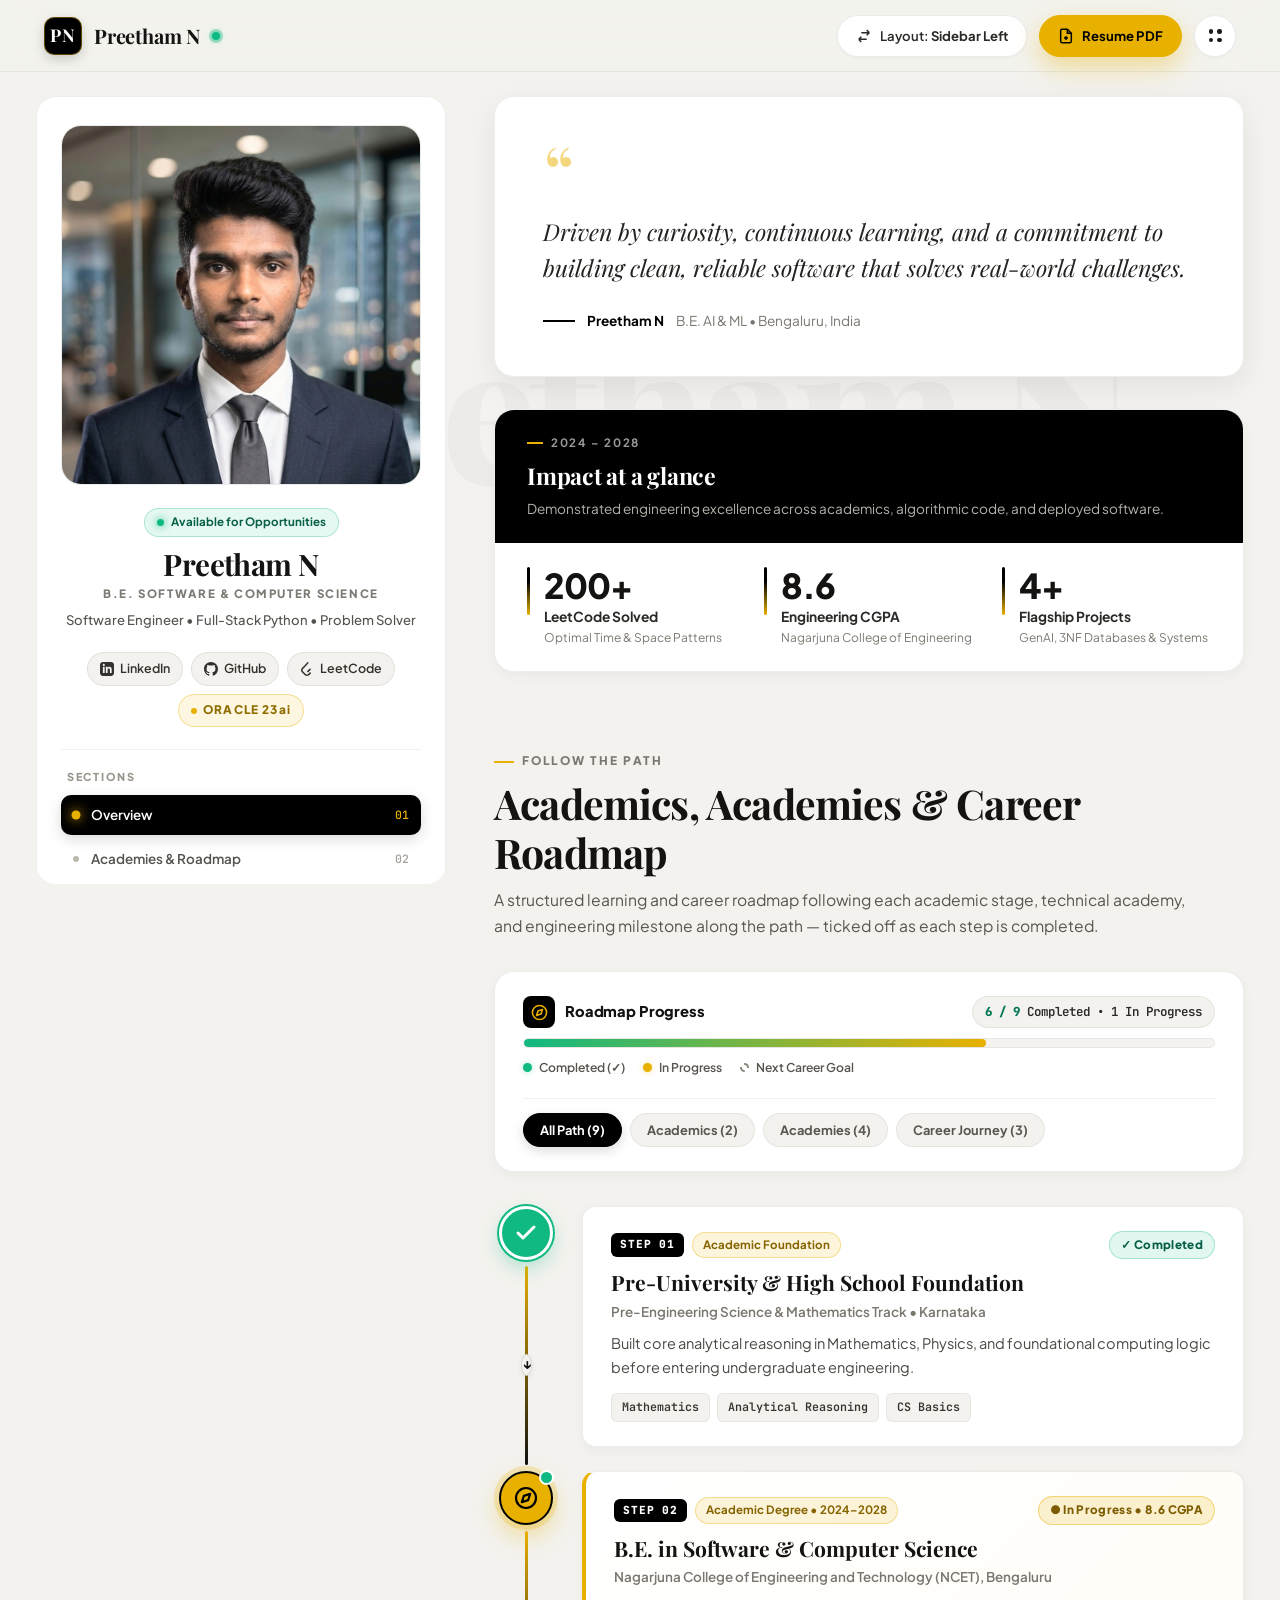
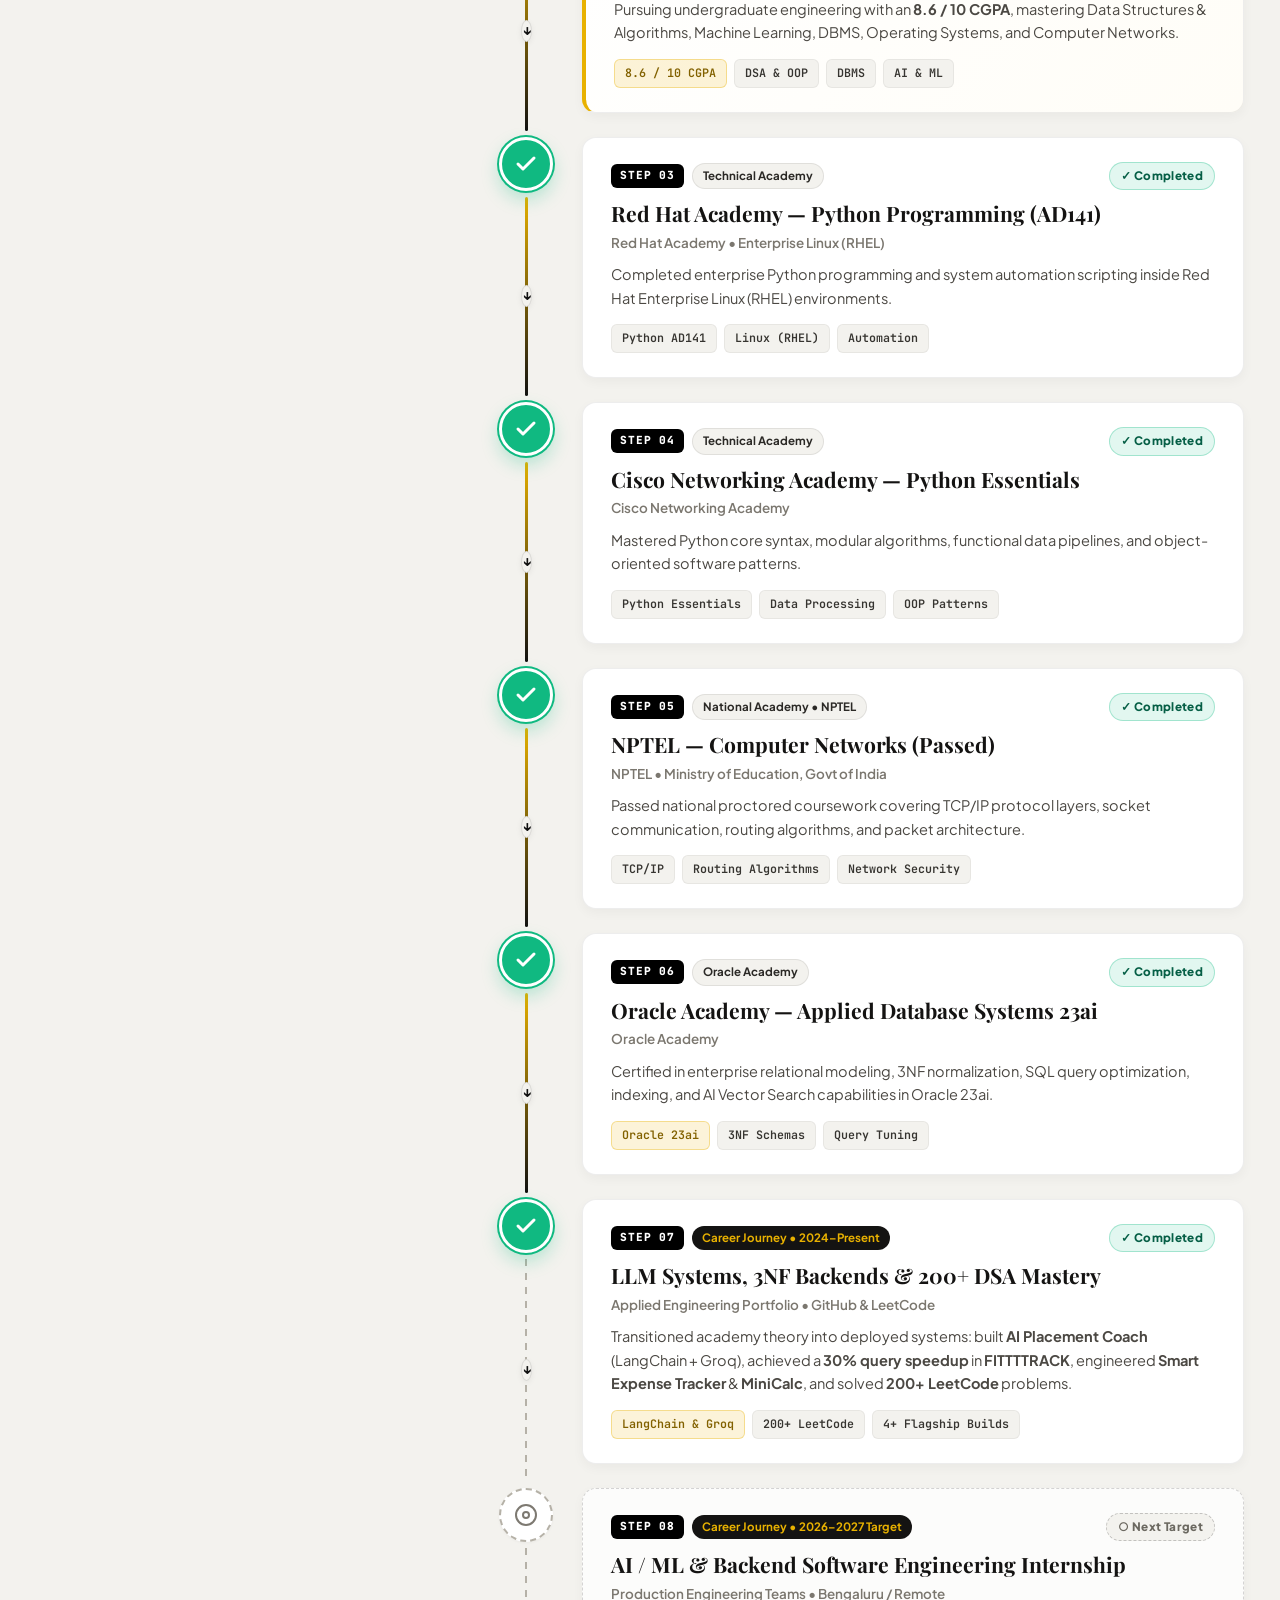
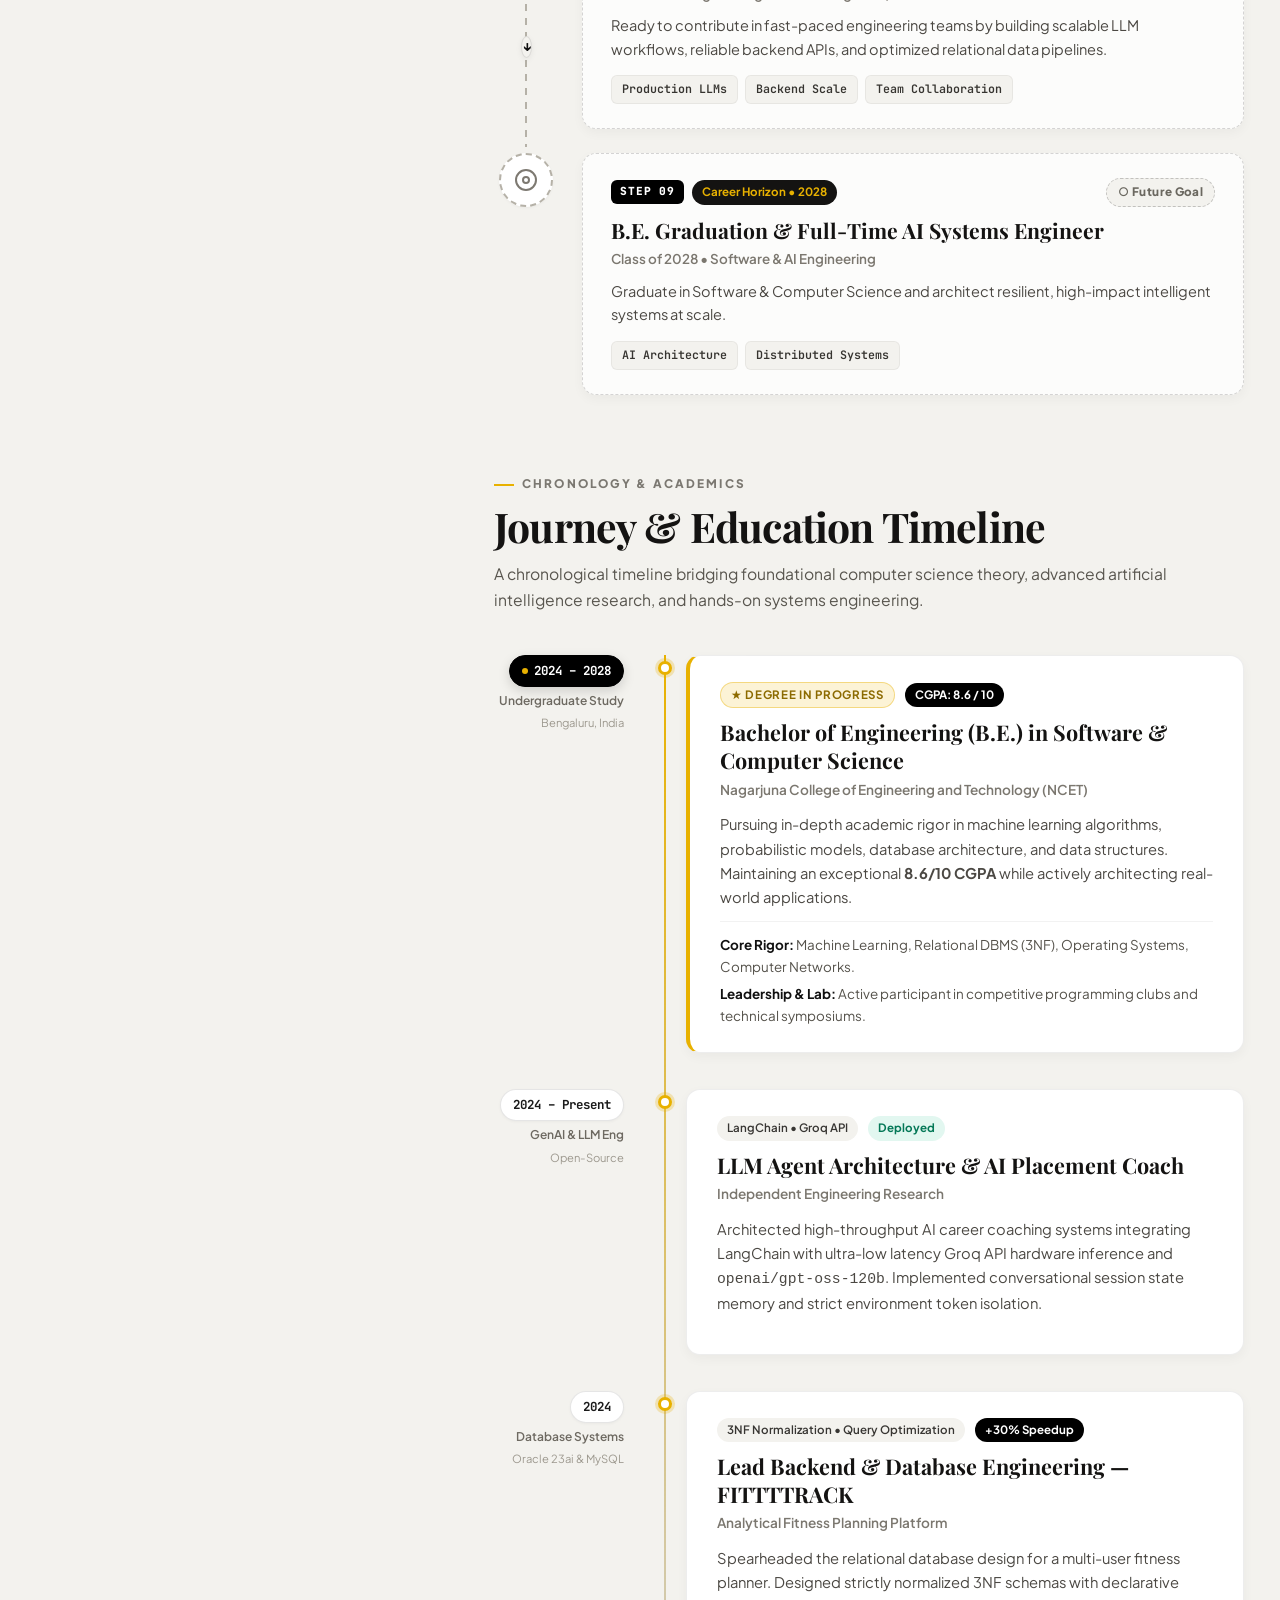
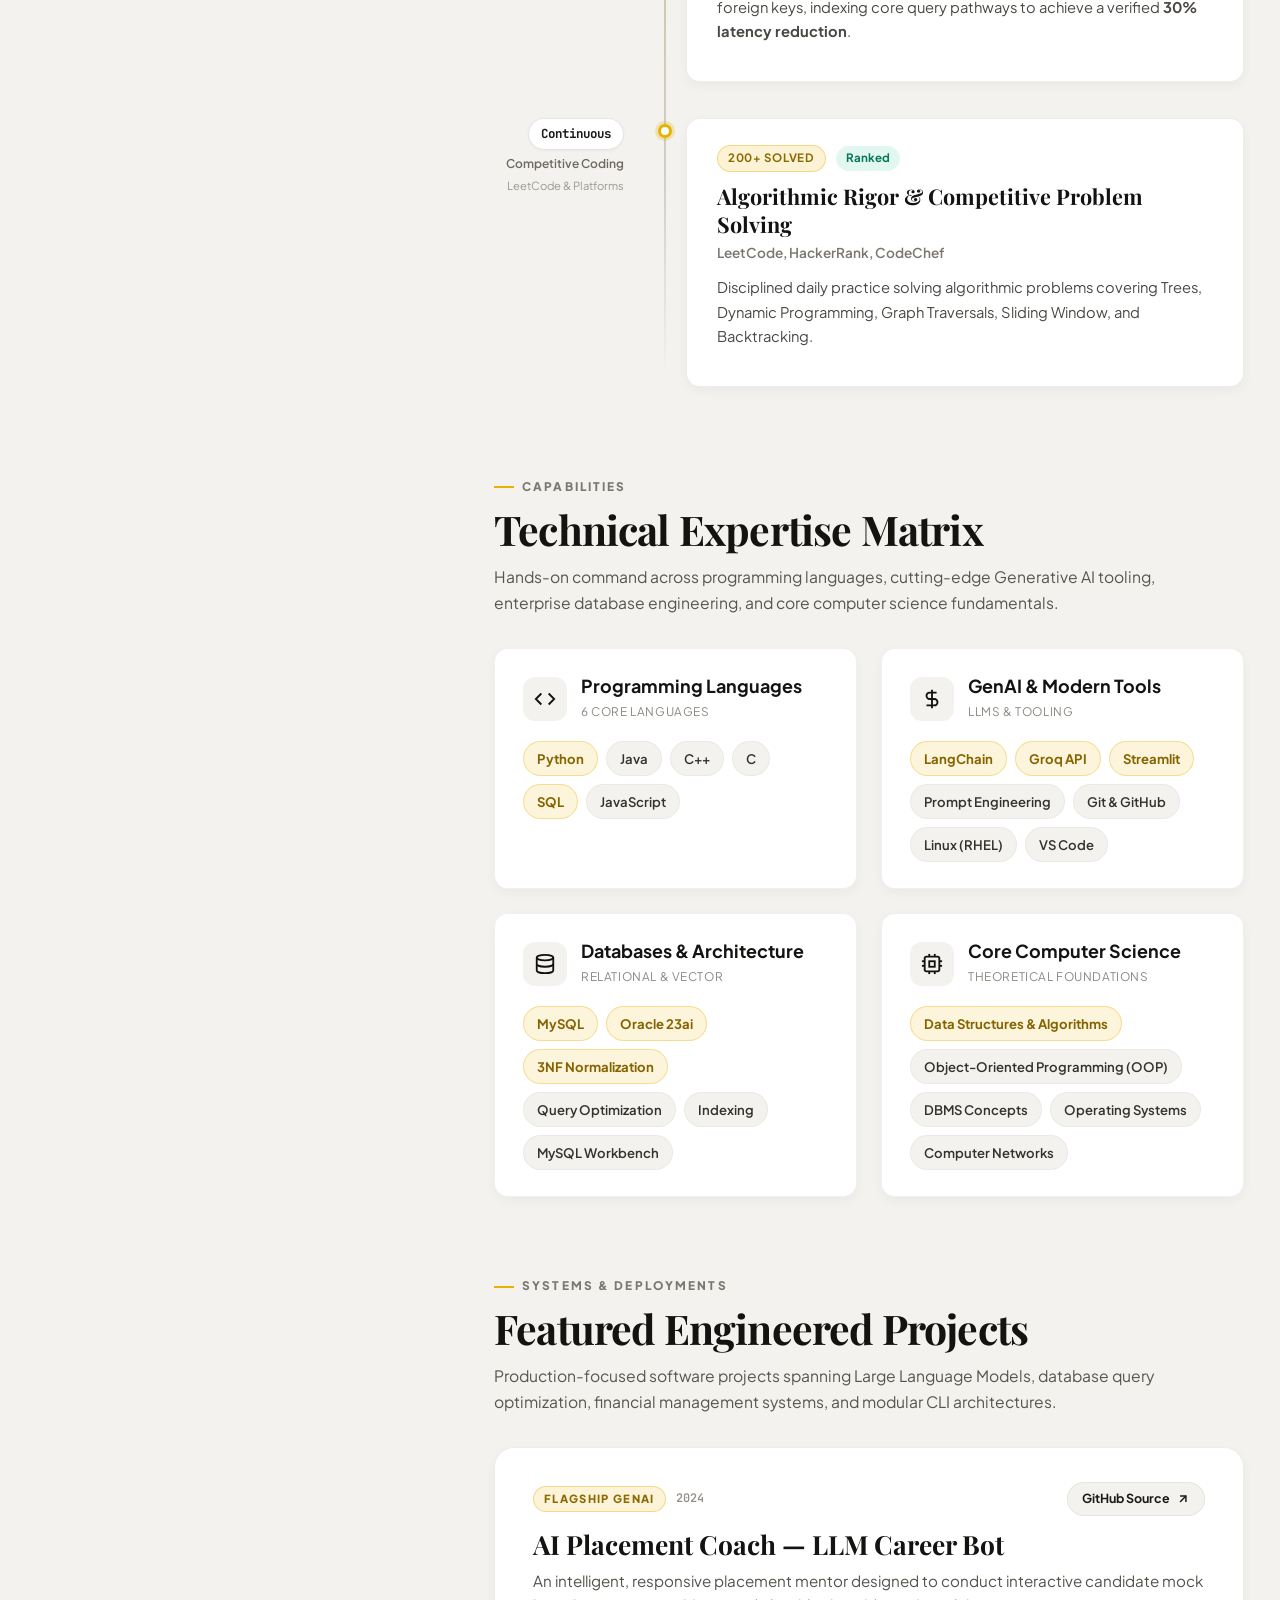
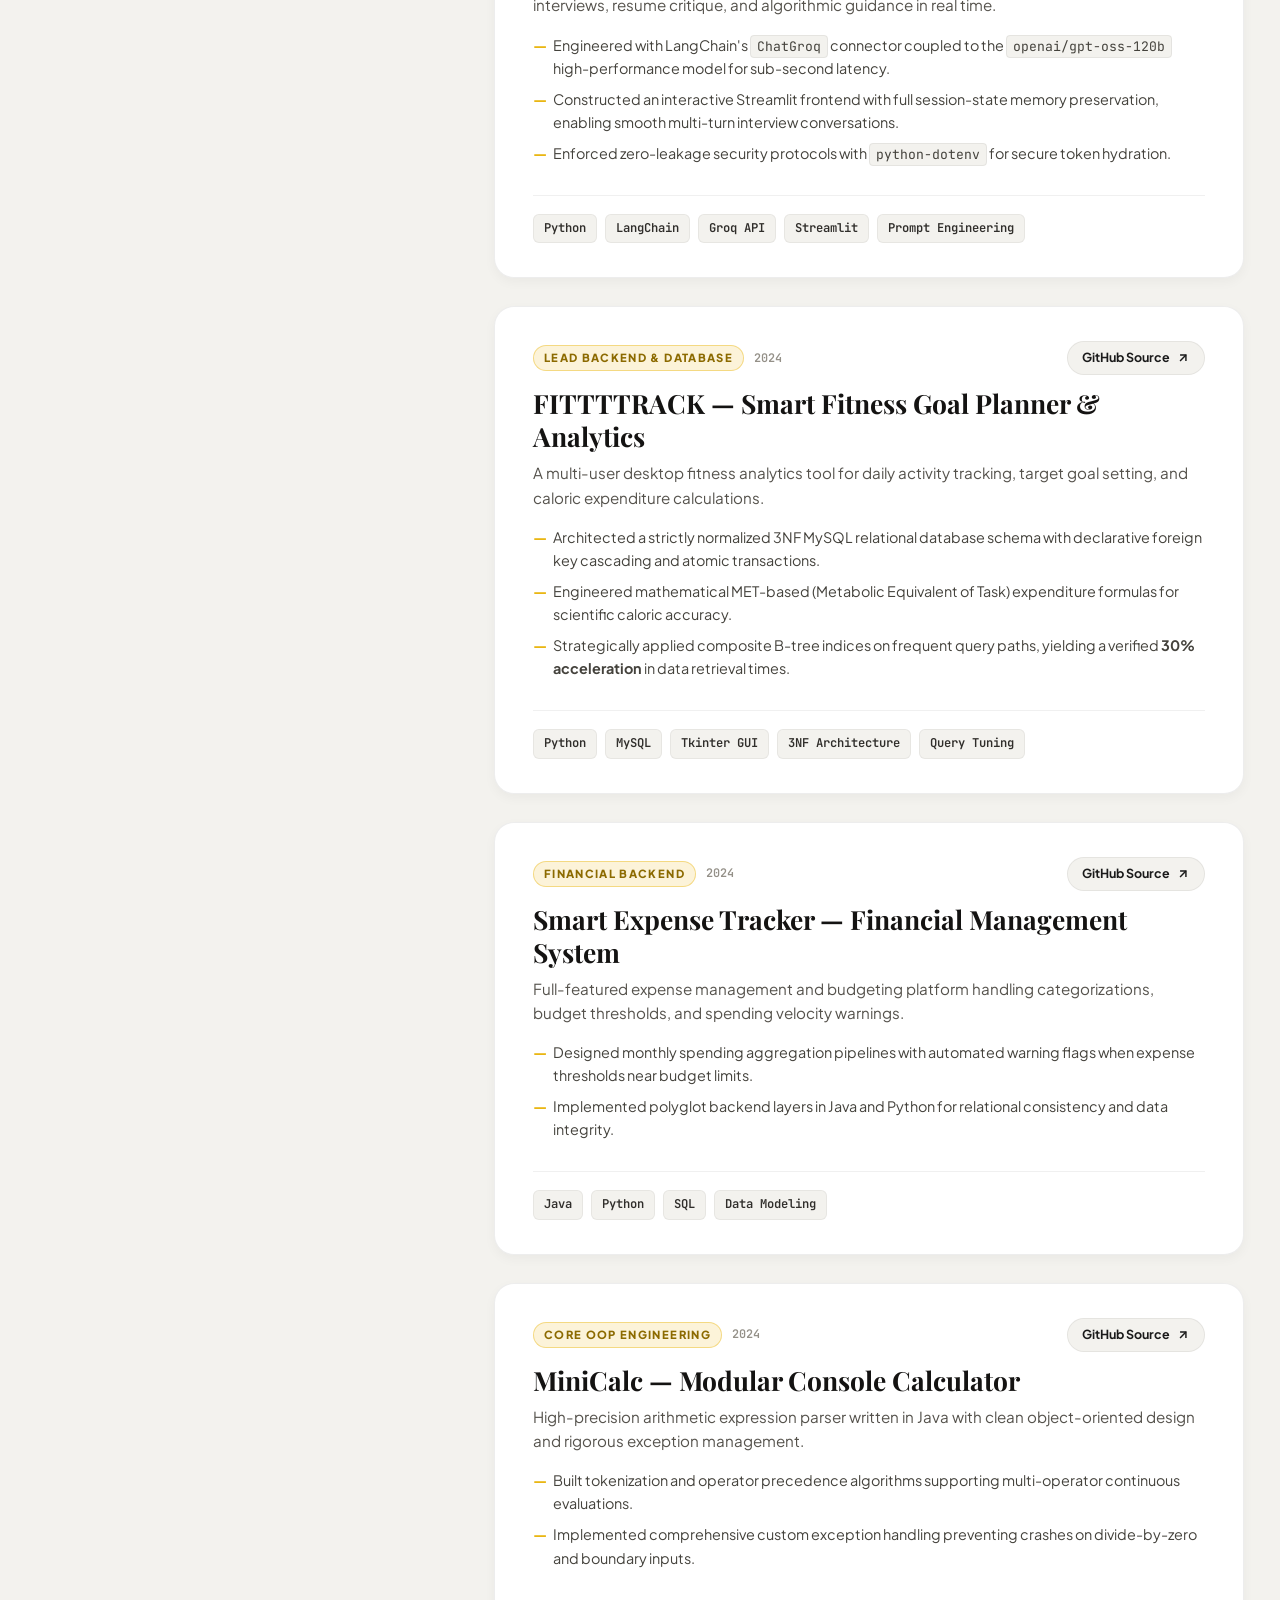
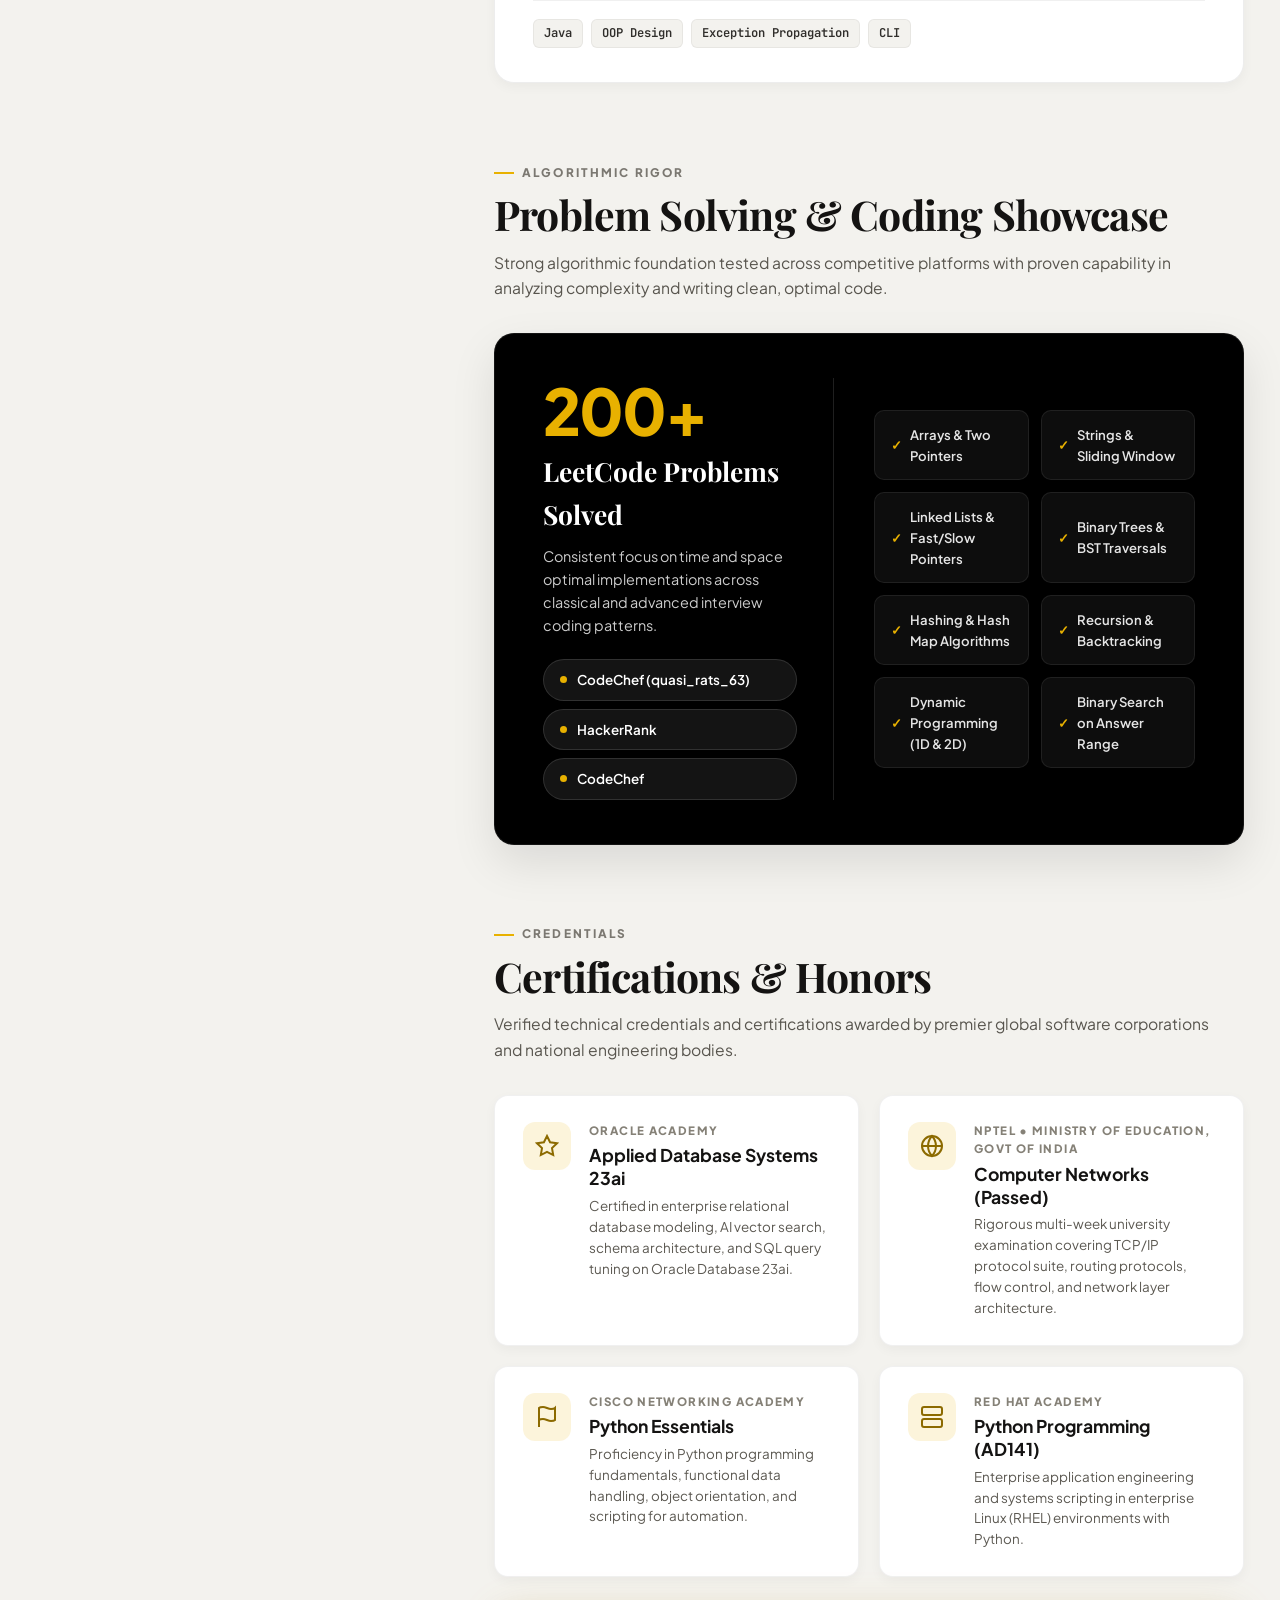
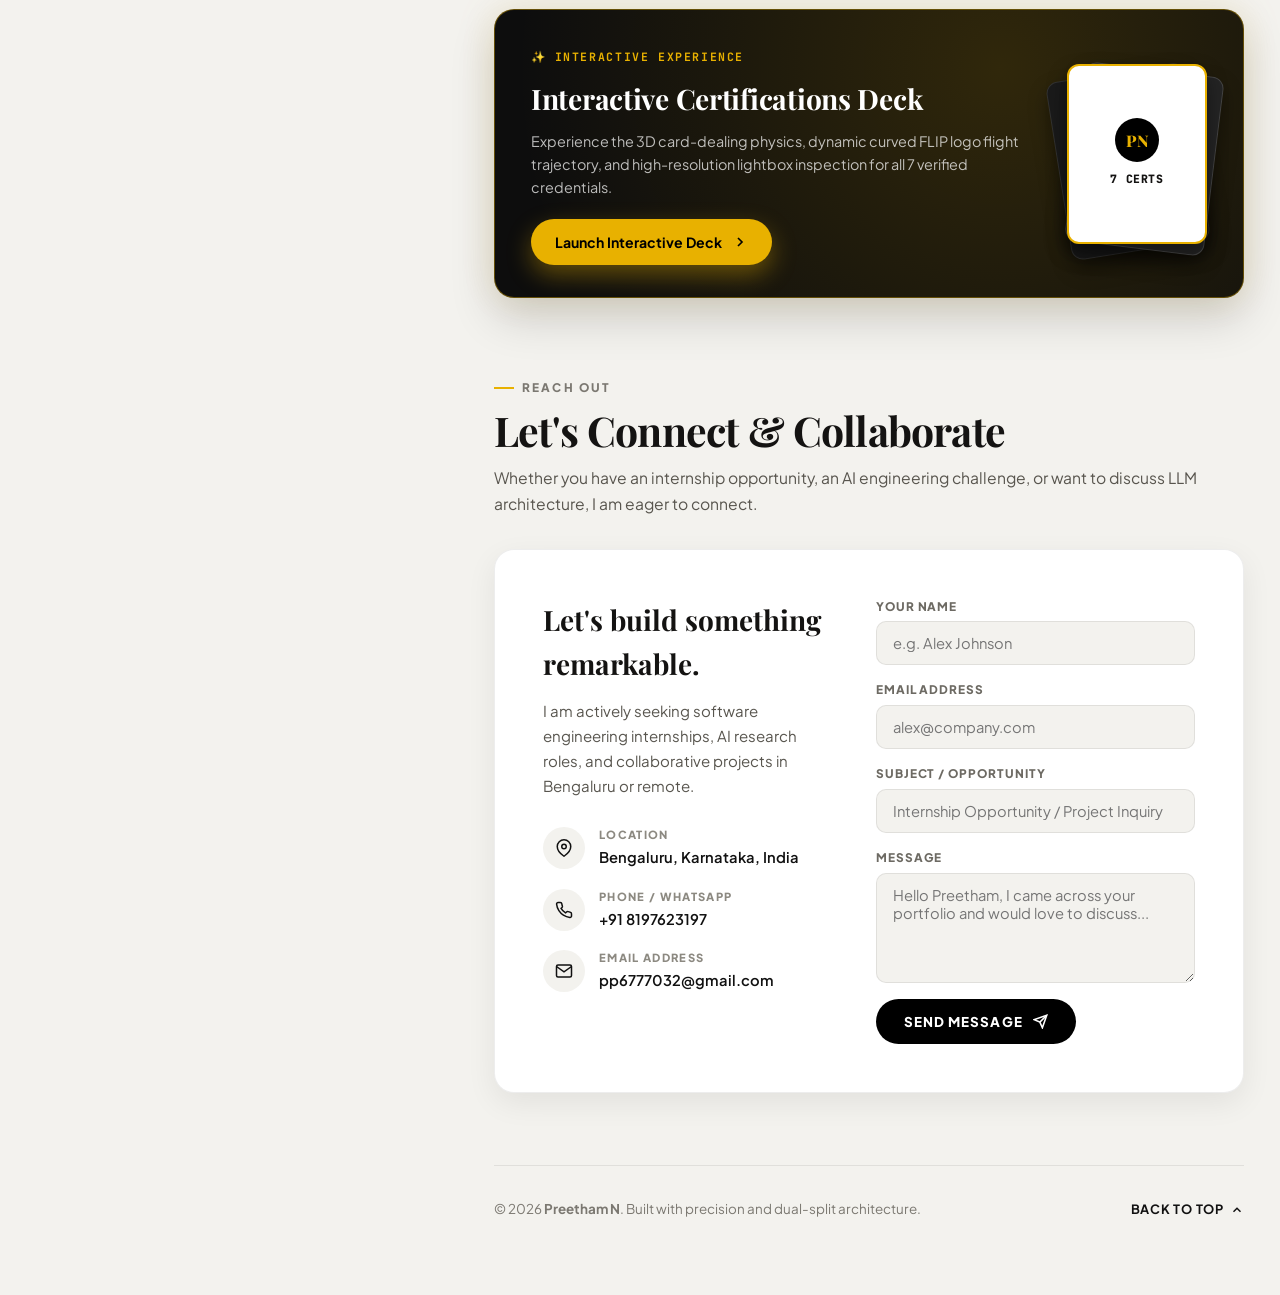
==== commit 94d82b43: "Update LeetCode link to preetham1267 and CodeChef profile" ====
--- a/index.html
+++ b/index.html
@@ -79,7 +79,7 @@
     <aside class="sticky-time-sidebar" id="timeSidebar" aria-label="Profile and Navigation Sidebar">
       <div class="sidebar-inner-card">
 
-        <!-- Sanjay Portrait Cutout (1254 x 1254 px, 1:1 Square) -->
+        <!-- Preetham Portrait Cutout (1254 x 1254 px, 1:1 Square) -->
         <div class="sidebar-portrait-frame">
           <div class="portrait-halo"></div>
           <img src="photo_preetham_executive_tie.jpg" width="1254" height="1254" alt="Preetham N Portrait - 1254x1254" class="sidebar-portrait-img">
@@ -108,7 +108,7 @@
             <span>GitHub</span>
           </a>
 
-          <a href="https://leetcode.com/u/sanjay139/" target="_blank" rel="noopener noreferrer" class="social-chip" title="LeetCode (200+ Solved)">
+          <a href="https://leetcode.com/u/preetham1267/" target="_blank" rel="noopener noreferrer" class="social-chip" title="LeetCode (200+ Solved)">
             <svg viewBox="0 0 24 24"><path d="M13.483 0a1.374 1.374 0 0 0-.961.438L7.116 6.226l-3.854 4.126a5.266 5.266 0 0 0-1.209 2.104 5.35 5.35 0 0 0-.125.513 5.527 5.527 0 0 0 .062 2.362 5.83 5.83 0 0 0 .349 1.017 5.938 5.938 0 0 0 1.271 1.818l4.277 4.193.039.038c2.248 2.165 5.852 2.133 8.063-.074l2.396-2.392c.54-.54.54-1.414.003-1.955a1.378 1.378 0 0 0-1.951-.003l-2.396 2.392a3.021 3.021 0 0 1-4.205.038l-.02-.019-4.276-4.193c-.652-.64-.972-1.469-.948-2.263a2.68 2.68 0 0 1 .666-1.793L9.4 7.625l4.98-5.344a1.382 1.382 0 0 0-.897-2.281zm3.874 10.963a1.38 1.38 0 0 0-.977.404l-3.79 3.79a1.38 1.38 0 1 0 1.952 1.952l3.79-3.79a1.38 1.38 0 0 0-.975-2.356z"/></svg>
             <span>LeetCode</span>
           </a>
@@ -1057,7 +1057,7 @@
             </p>
 
             <div class="platform-links-row">
-              <a href="https://leetcode.com/u/sanjay139/" target="_blank" rel="noopener noreferrer" class="platform-link-chip">
+              <a href="https://leetcode.com/u/preetham1267/" target="_blank" rel="noopener noreferrer" class="platform-link-chip">
                 <span class="dot-gold"></span>
                 <span>CodeChef (quasi_rats_63)</span>
               </a>
@@ -1065,7 +1065,7 @@
                 <span class="dot-gold"></span>
                 <span>HackerRank</span>
               </a>
-              <a href="http://codechef.com/users/sanjay_123_s" target="_blank" rel="noopener noreferrer" class="platform-link-chip">
+              <a href="https://www.codechef.com/users/quasi_rats_63" target="_blank" rel="noopener noreferrer" class="platform-link-chip">
                 <span class="dot-gold"></span>
                 <span>CodeChef</span>
               </a>
@@ -1286,7 +1286,7 @@
             </div>
             <div class="form-row-group">
               <label for="userMessage">MESSAGE</label>
-              <textarea id="userMessage" class="custom-textarea" placeholder="Hello Sanjay, I came across your portfolio and would love to discuss..." required></textarea>
+              <textarea id="userMessage" class="custom-textarea" placeholder="Hello Preetham, I came across your portfolio and would love to discuss..." required></textarea>
             </div>
             <button type="submit" class="submit-action-btn">
               <span>Send Message</span>
--- a/style.css
+++ b/style.css
@@ -1,5 +1,5 @@
 /* ==========================================================
-   SANJAY SHEKAR - VERTICAL EDITORIAL PORTFOLIO STYLESHEET
+   PREETHAM N - VERTICAL EDITORIAL PORTFOLIO STYLESHEET
    Dual-Split Architecture: Left Side Time/Rail & Right Content (or Vice Versa)
    Luxury Editorial Palette: Alabaster Cream, Deep Obsidian, Radiant Amber Gold
    ========================================================== */
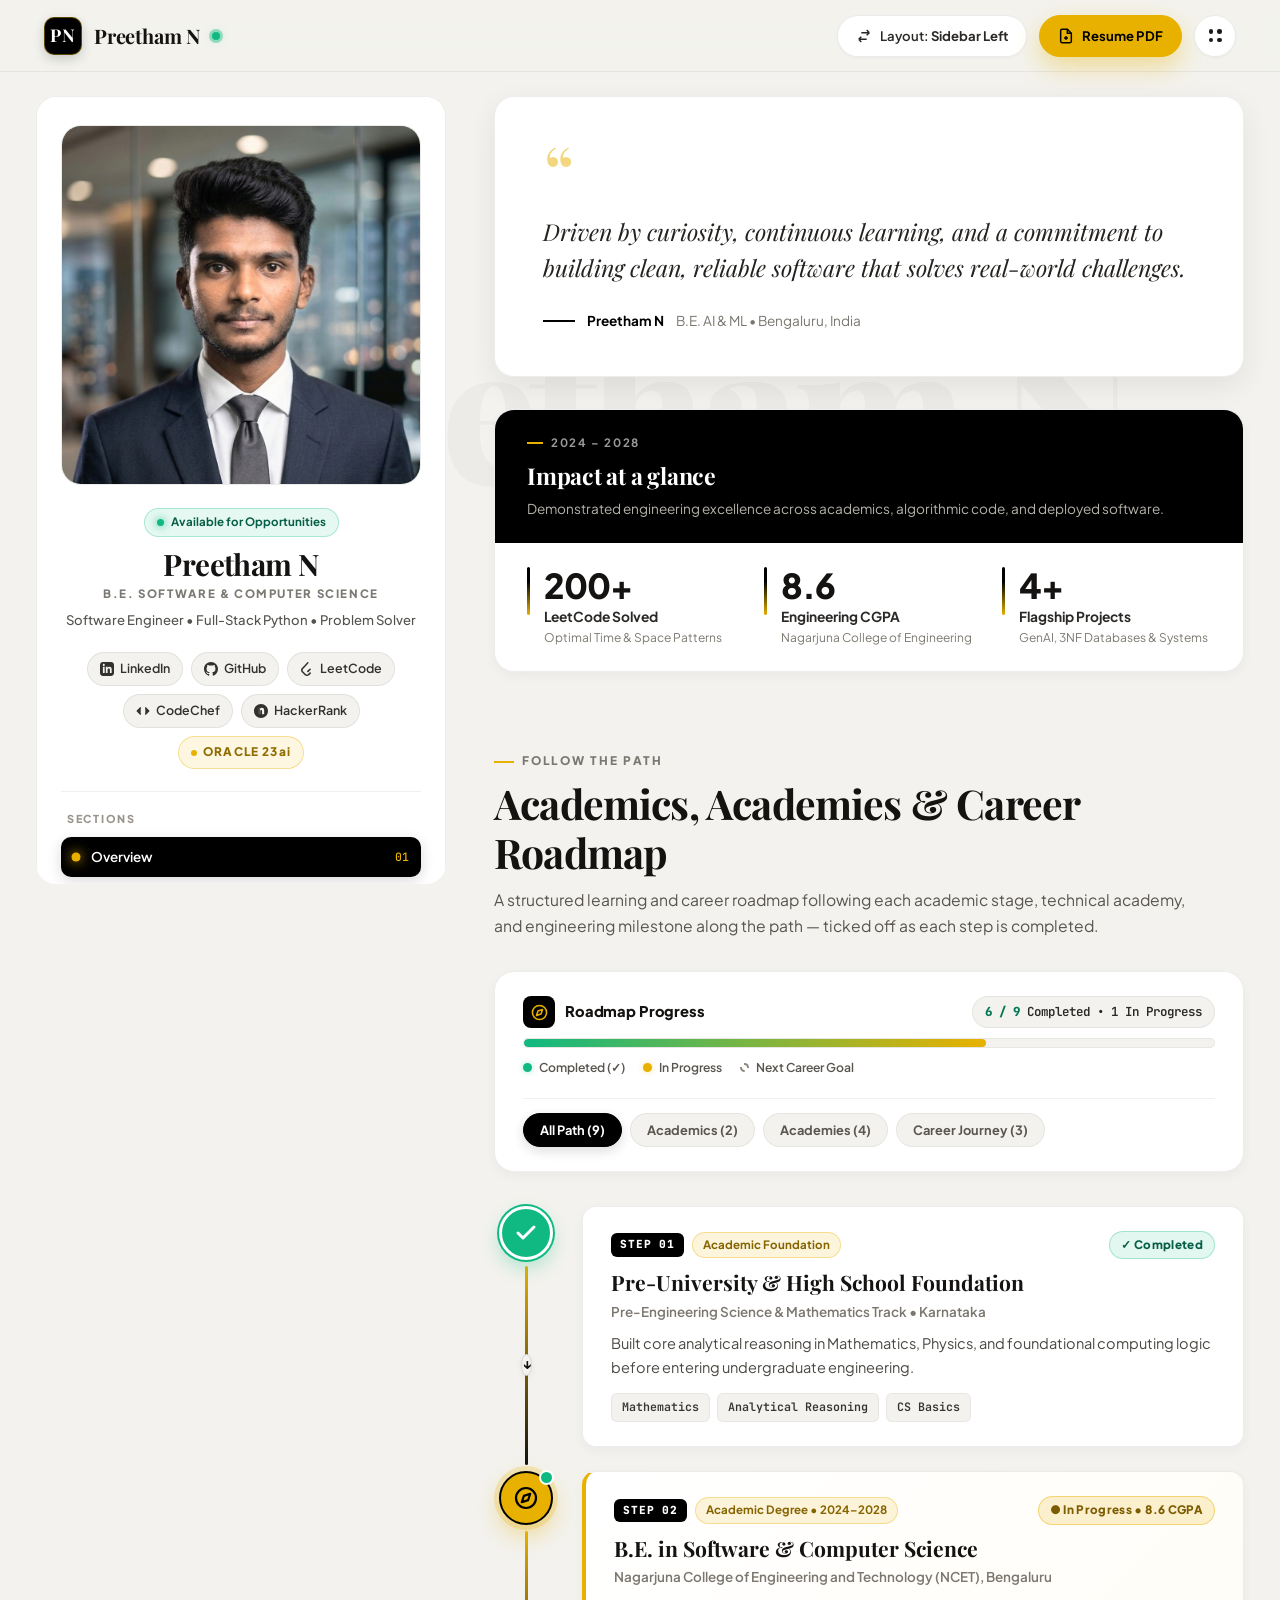
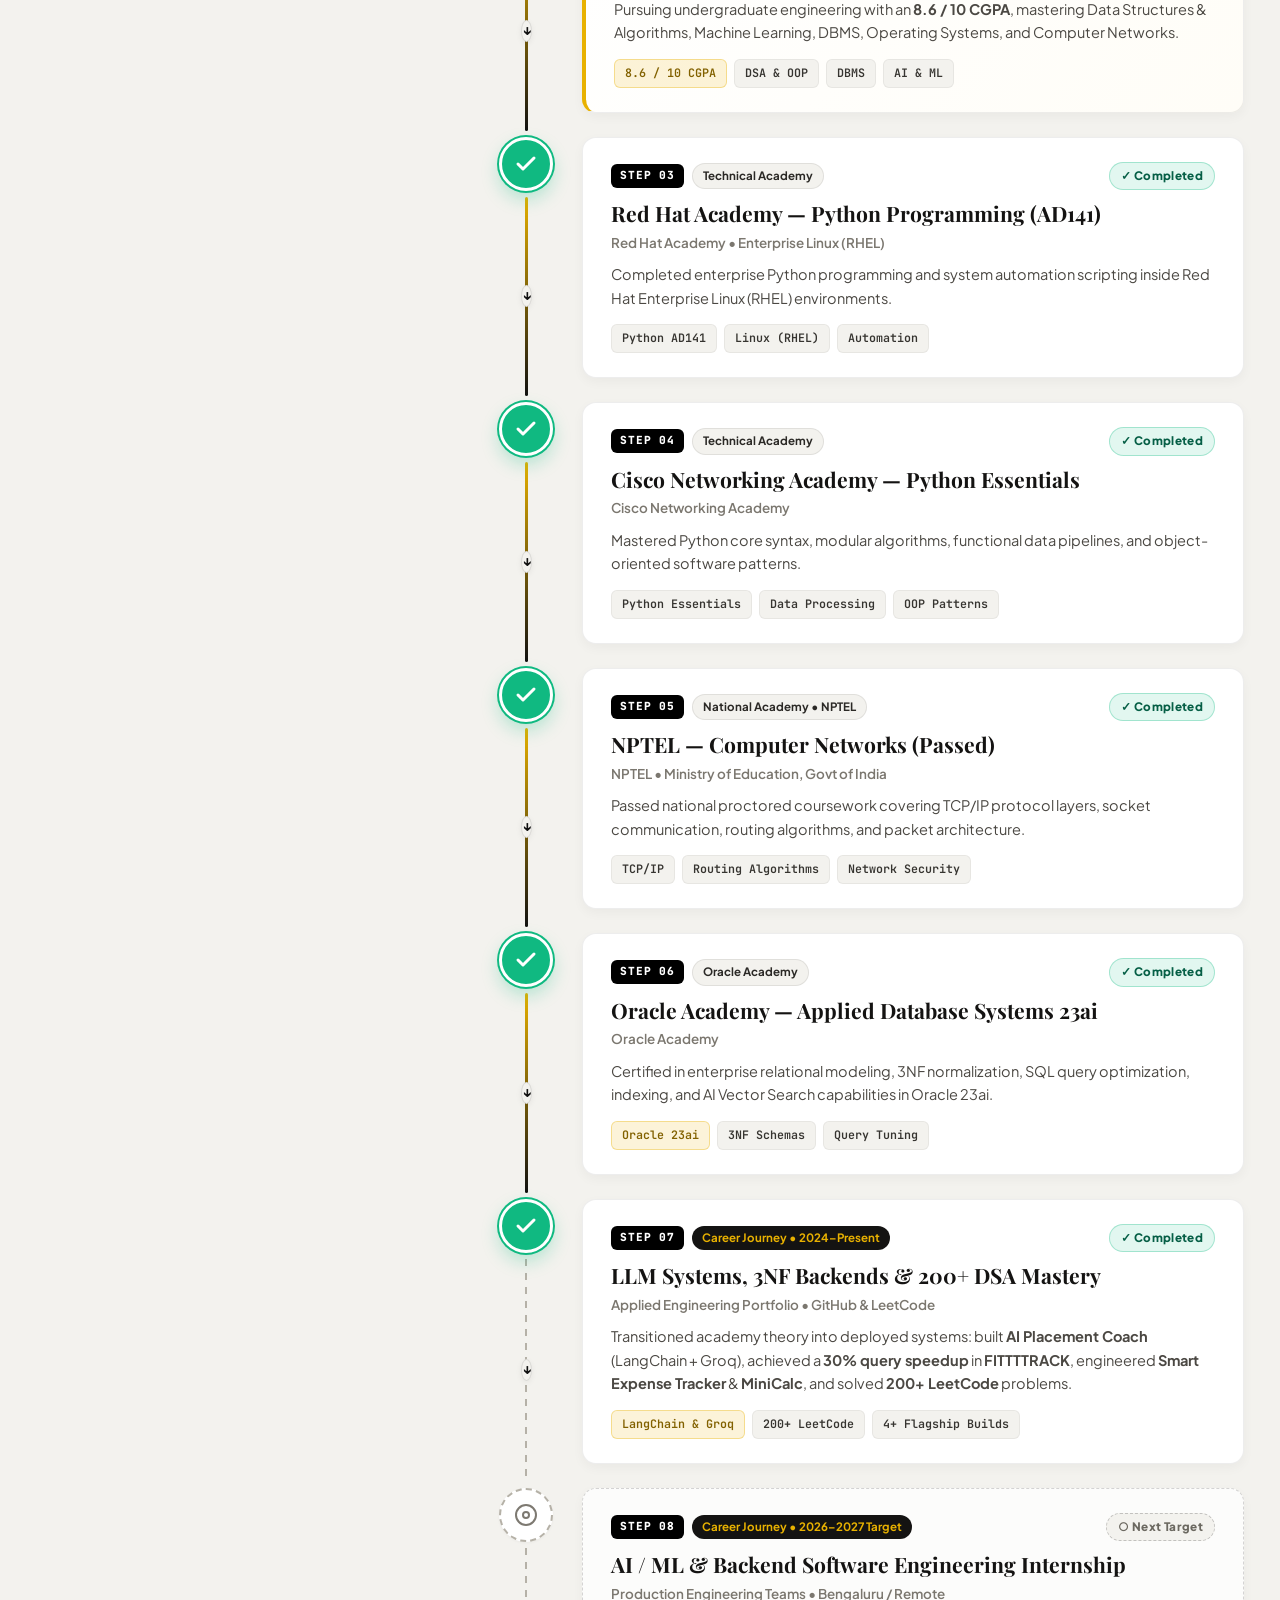
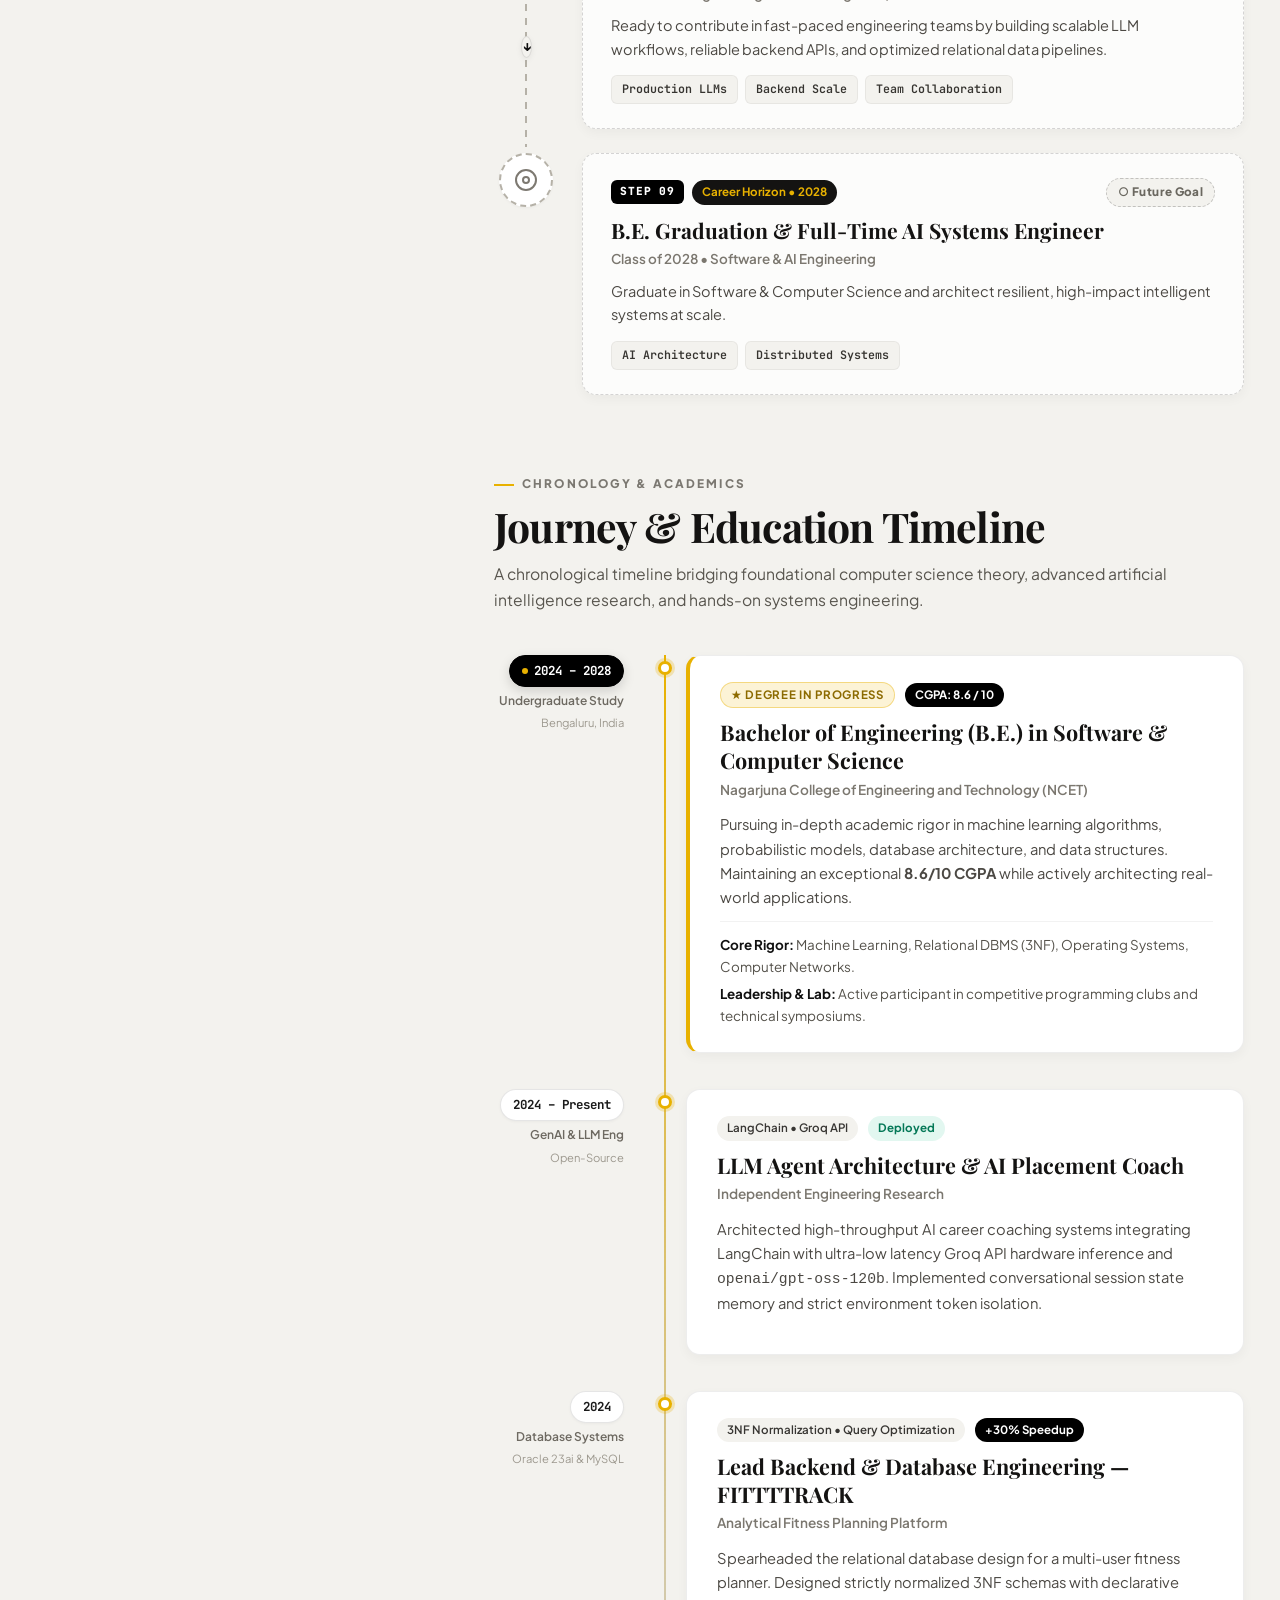
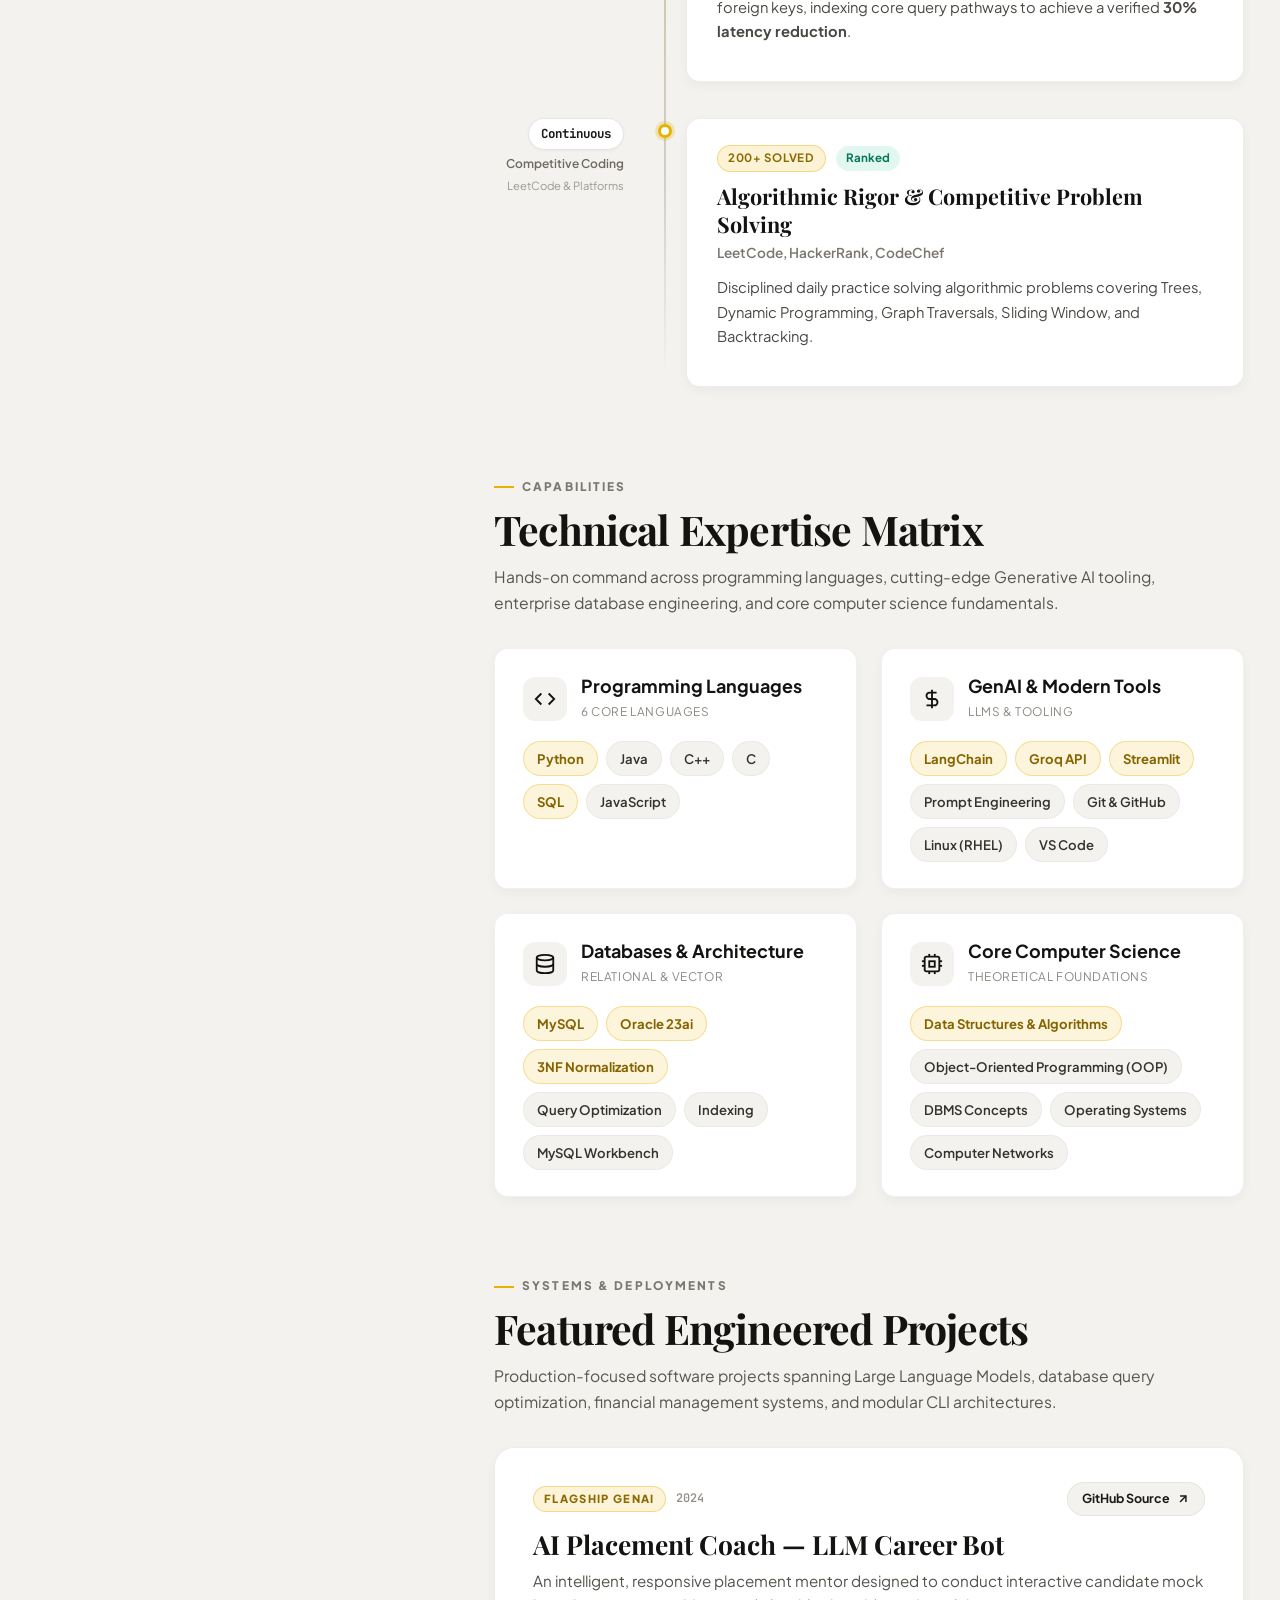
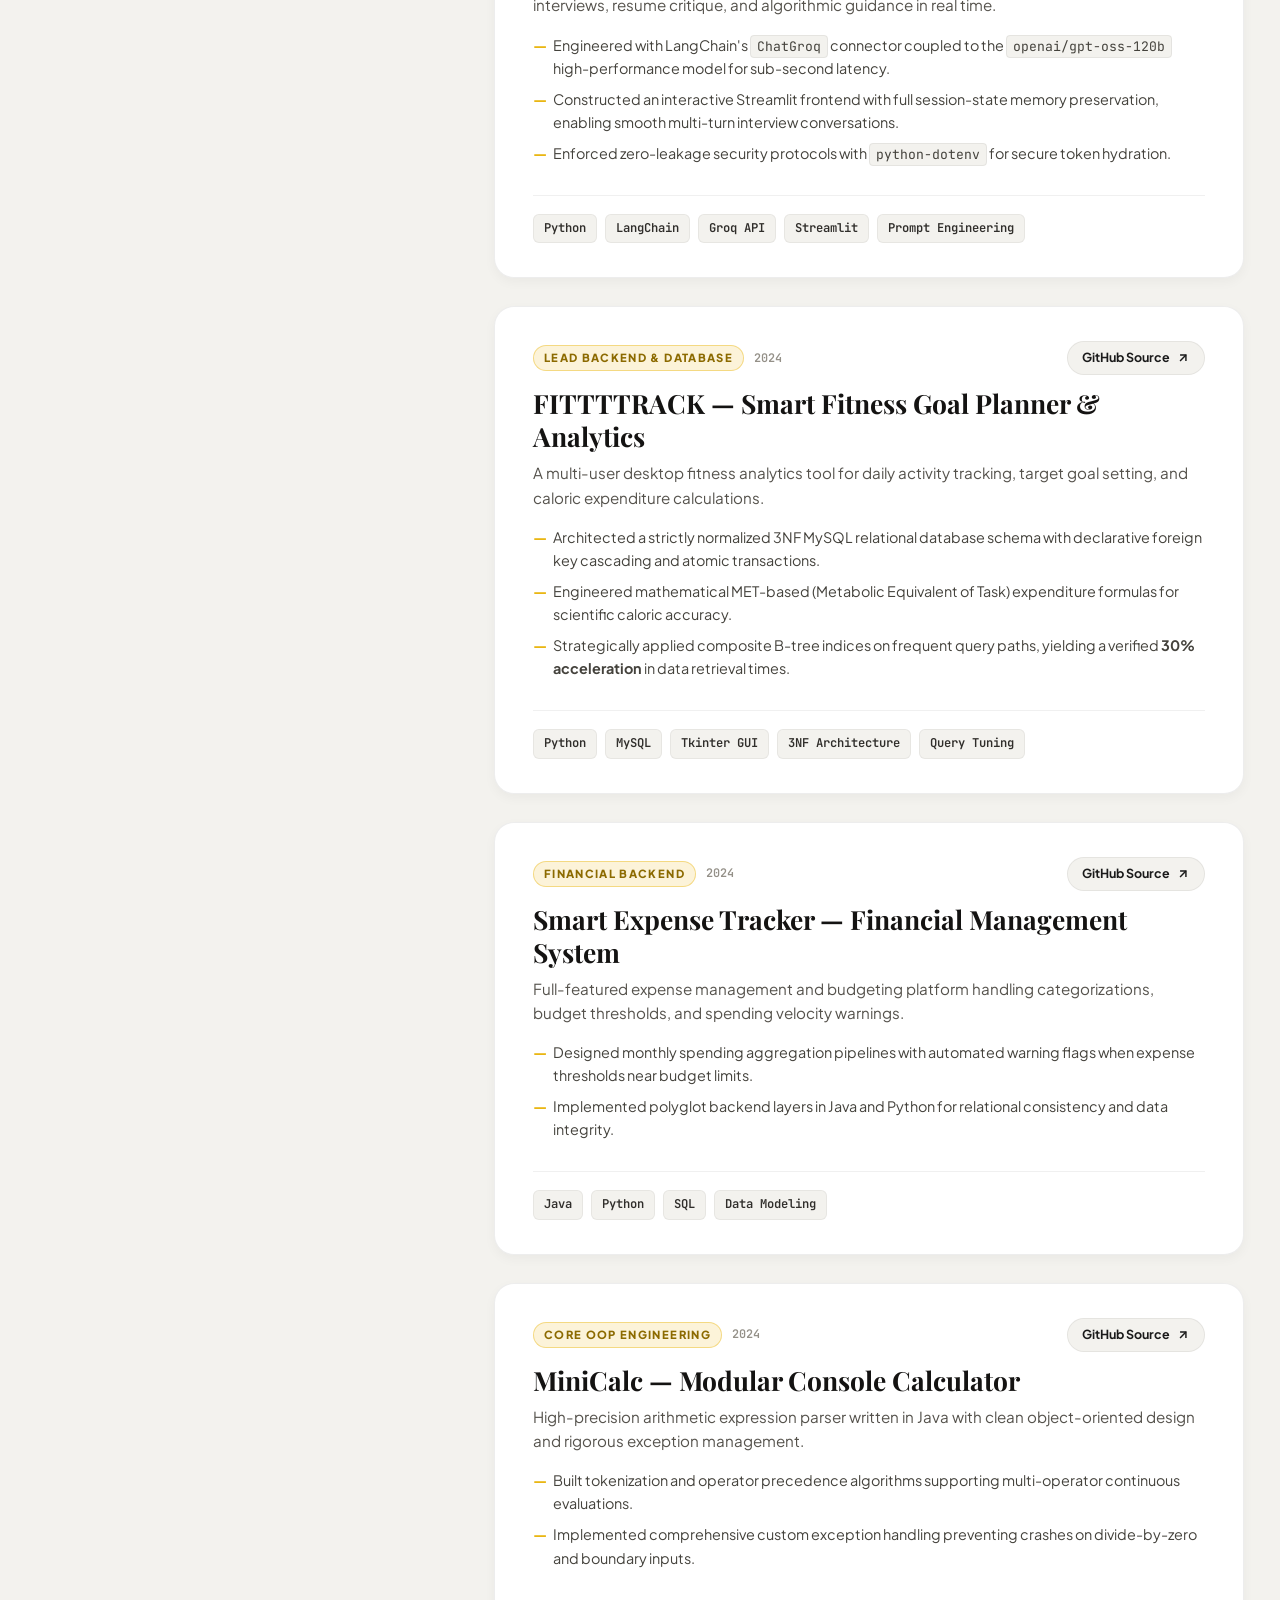
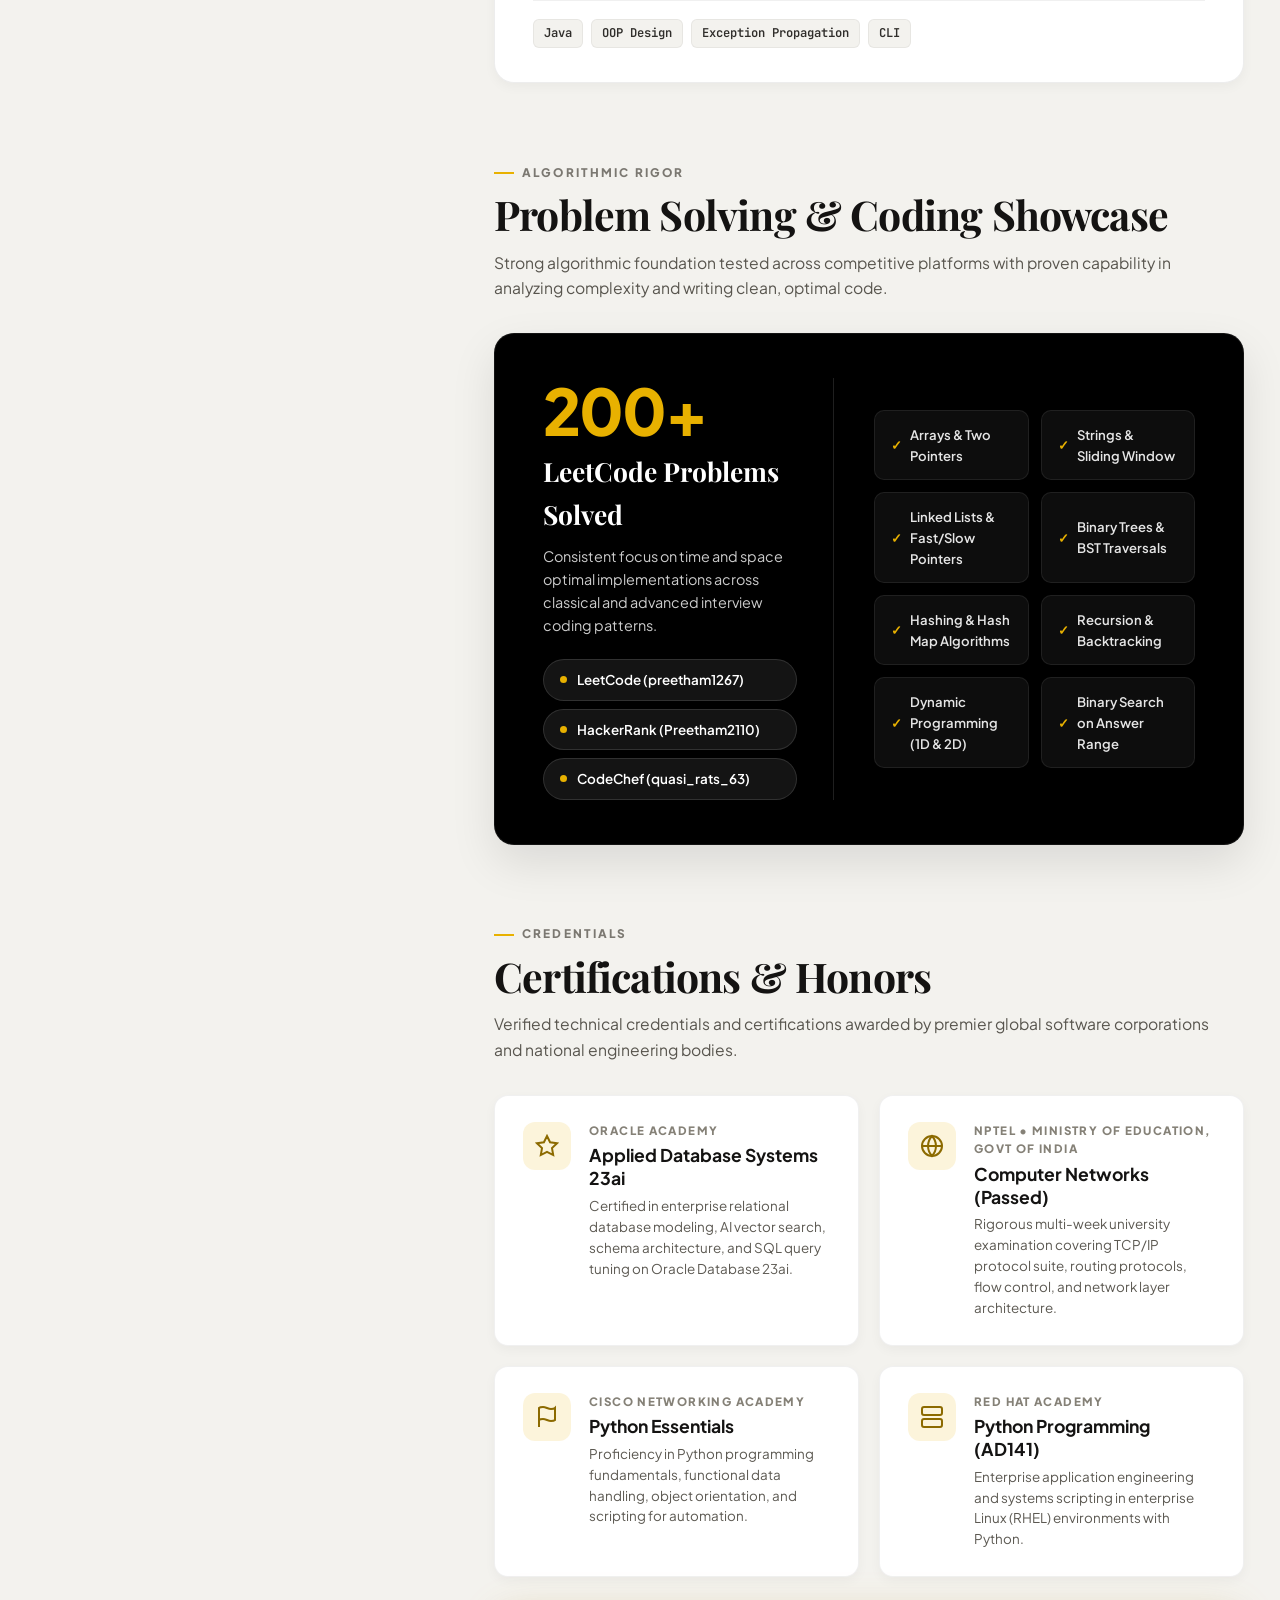
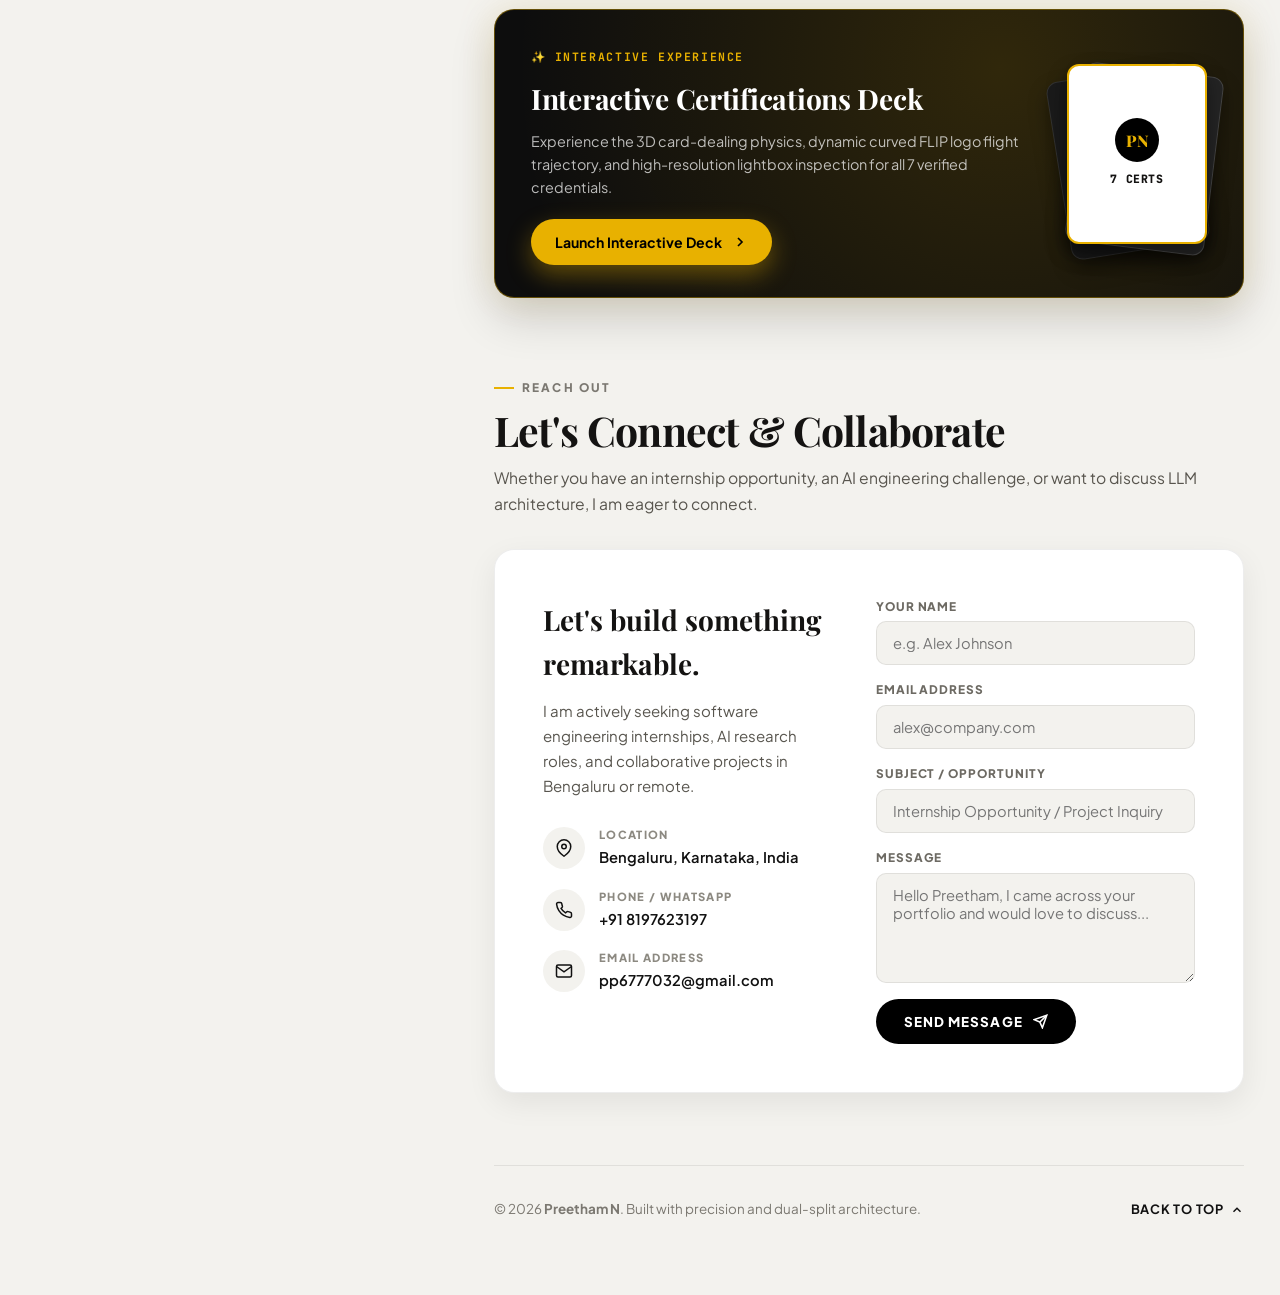
==== commit 08c7929e: "Add official HackerRank, CodeChef, and LinkedIn profiles across portfolio and resume" ====
--- a/index.html
+++ b/index.html
@@ -98,7 +98,7 @@
 
         <!-- Social & Professional Platforms -->
         <div class="sidebar-socials">
-          <a href="https://www.linkedin.com/in/sanjay-shekar-06bb1837a/" target="_blank" rel="noopener noreferrer" class="social-chip" title="LinkedIn Profile">
+          <a href="https://www.linkedin.com/in/preetham-n-b501703ba/" target="_blank" rel="noopener noreferrer" class="social-chip" title="LinkedIn Profile">
             <svg viewBox="0 0 24 24"><path d="M19 0h-14c-2.761 0-5 2.239-5 5v14c0 2.761 2.239 5 5 5h14c2.762 0 5-2.239 5-5v-14c0-2.761-2.238-5-5-5zm-11 19h-3v-11h3v11zm-1.5-12.268c-.966 0-1.75-.79-1.75-1.764s.784-1.764 1.75-1.764 1.75.79 1.75 1.764-.783 1.764-1.75 1.764zm13.5 12.268h-3v-5.604c0-3.368-4-3.113-4 0v5.604h-3v-11h3v1.765c1.396-2.586 7-2.777 7 2.476v6.759z"/></svg>
             <span>LinkedIn</span>
           </a>
@@ -108,9 +108,19 @@
             <span>GitHub</span>
           </a>
 
-          <a href="https://leetcode.com/u/preetham1267/" target="_blank" rel="noopener noreferrer" class="social-chip" title="LeetCode (200+ Solved)">
+          <a href="https://leetcode.com/u/preetham1267/" target="_blank" rel="noopener noreferrer" class="social-chip" title="LeetCode (preetham1267)">
             <svg viewBox="0 0 24 24"><path d="M13.483 0a1.374 1.374 0 0 0-.961.438L7.116 6.226l-3.854 4.126a5.266 5.266 0 0 0-1.209 2.104 5.35 5.35 0 0 0-.125.513 5.527 5.527 0 0 0 .062 2.362 5.83 5.83 0 0 0 .349 1.017 5.938 5.938 0 0 0 1.271 1.818l4.277 4.193.039.038c2.248 2.165 5.852 2.133 8.063-.074l2.396-2.392c.54-.54.54-1.414.003-1.955a1.378 1.378 0 0 0-1.951-.003l-2.396 2.392a3.021 3.021 0 0 1-4.205.038l-.02-.019-4.276-4.193c-.652-.64-.972-1.469-.948-2.263a2.68 2.68 0 0 1 .666-1.793L9.4 7.625l4.98-5.344a1.382 1.382 0 0 0-.897-2.281zm3.874 10.963a1.38 1.38 0 0 0-.977.404l-3.79 3.79a1.38 1.38 0 1 0 1.952 1.952l3.79-3.79a1.38 1.38 0 0 0-.975-2.356z"/></svg>
             <span>LeetCode</span>
+          </a>
+
+          <a href="https://www.codechef.com/users/quasi_rats_63" target="_blank" rel="noopener noreferrer" class="social-chip" title="CodeChef (quasi_rats_63)">
+            <svg viewBox="0 0 24 24" fill="none" stroke="currentColor" stroke-width="2"><polyline points="16 18 22 12 16 6"></polyline><polyline points="8 6 2 12 8 18"></polyline></svg>
+            <span>CodeChef</span>
+          </a>
+
+          <a href="https://www.hackerrank.com/profile/Preetham2110" target="_blank" rel="noopener noreferrer" class="social-chip" title="HackerRank (Preetham2110)">
+            <svg viewBox="0 0 24 24" fill="currentColor"><path d="M12 0c-6.627 0-12 5.373-12 12s5.373 12 12 12 12-5.373 12-12-5.373-12-12-12zm-1.8 17.5h-1.8v-11h1.8v11zm5.4 0h-1.8v-5.2c0-1.3-.4-2.1-1.6-2.1-.9 0-1.4.6-1.6 1.2v6.1h-1.8v-11h1.8v1.6c.6-.9 1.6-1.8 3.2-1.8 2 0 3.6 1.4 3.6 4.3v6.9z"/></svg>
+            <span>HackerRank</span>
           </a>
 
           <a href="#certifications" class="oracle-pill" title="Oracle Certified">
@@ -1057,17 +1067,17 @@
             </p>
 
             <div class="platform-links-row">
-              <a href="https://leetcode.com/u/preetham1267/" target="_blank" rel="noopener noreferrer" class="platform-link-chip">
+              <a href="https://leetcode.com/u/preetham1267/" target="_blank" rel="noopener noreferrer" class="platform-link-chip" title="LeetCode Profile">
+                <span class="dot-gold"></span>
+                <span>LeetCode (preetham1267)</span>
+              </a>
+              <a href="https://www.hackerrank.com/profile/Preetham2110" target="_blank" rel="noopener noreferrer" class="platform-link-chip">
+                <span class="dot-gold"></span>
+                <span>HackerRank (Preetham2110)</span>
+              </a>
+              <a href="https://www.codechef.com/users/quasi_rats_63" target="_blank" rel="noopener noreferrer" class="platform-link-chip">
                 <span class="dot-gold"></span>
                 <span>CodeChef (quasi_rats_63)</span>
-              </a>
-              <a href="https://www.hackerrank.com/profile/sanjayshekar139" target="_blank" rel="noopener noreferrer" class="platform-link-chip">
-                <span class="dot-gold"></span>
-                <span>HackerRank</span>
-              </a>
-              <a href="https://www.codechef.com/users/quasi_rats_63" target="_blank" rel="noopener noreferrer" class="platform-link-chip">
-                <span class="dot-gold"></span>
-                <span>CodeChef</span>
               </a>
             </div>
           </div>
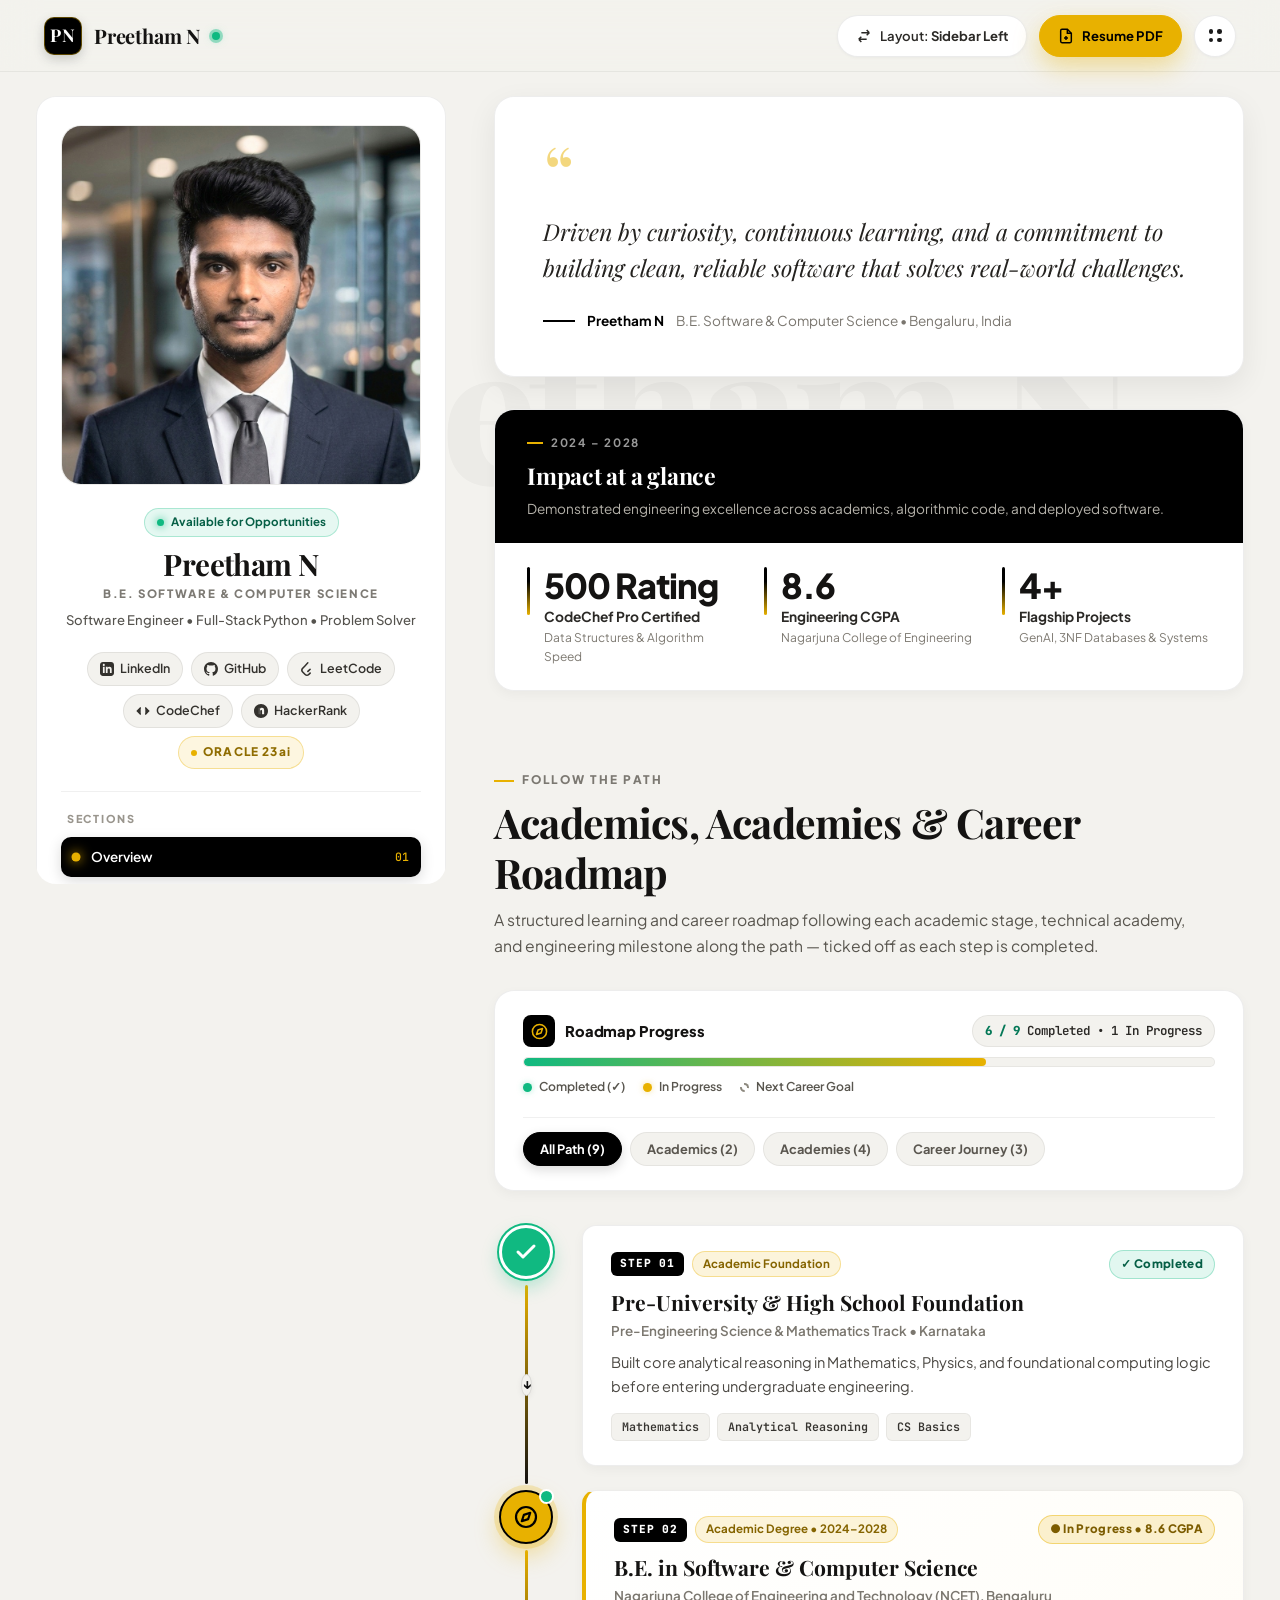
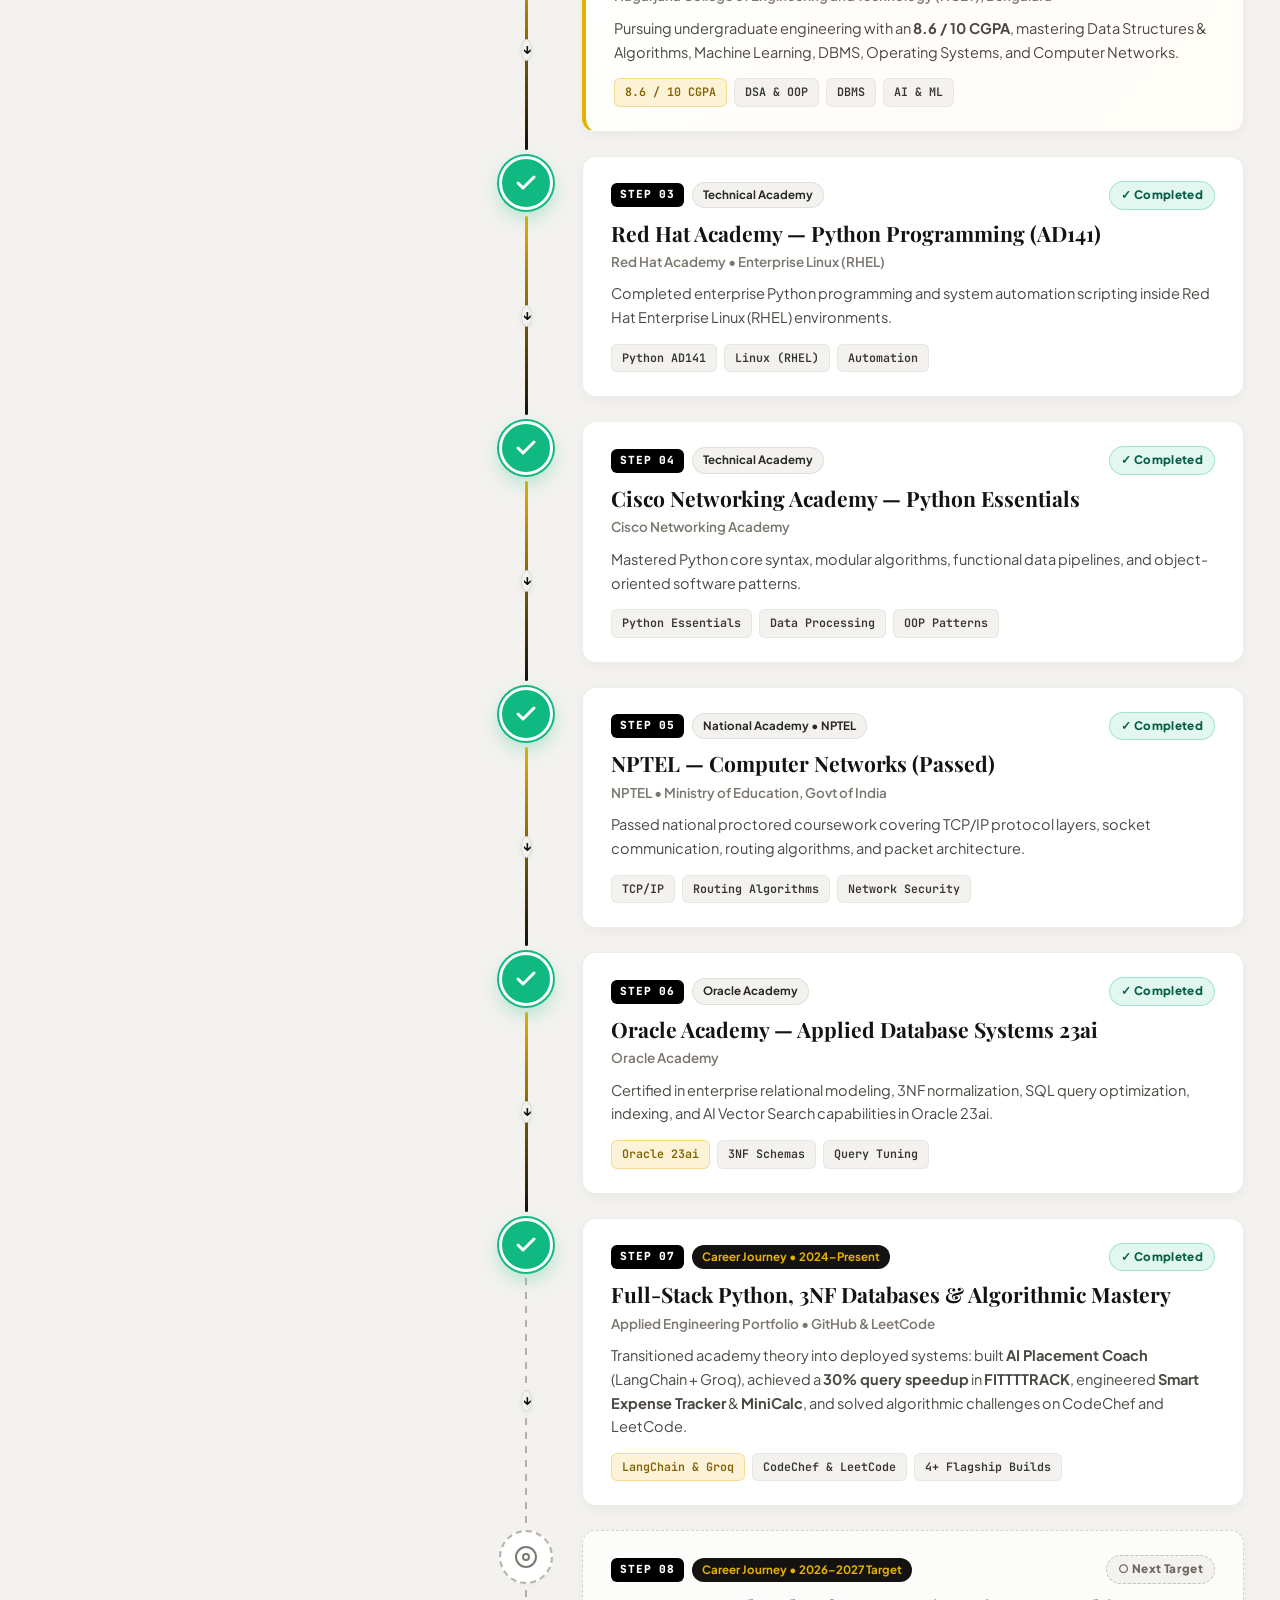
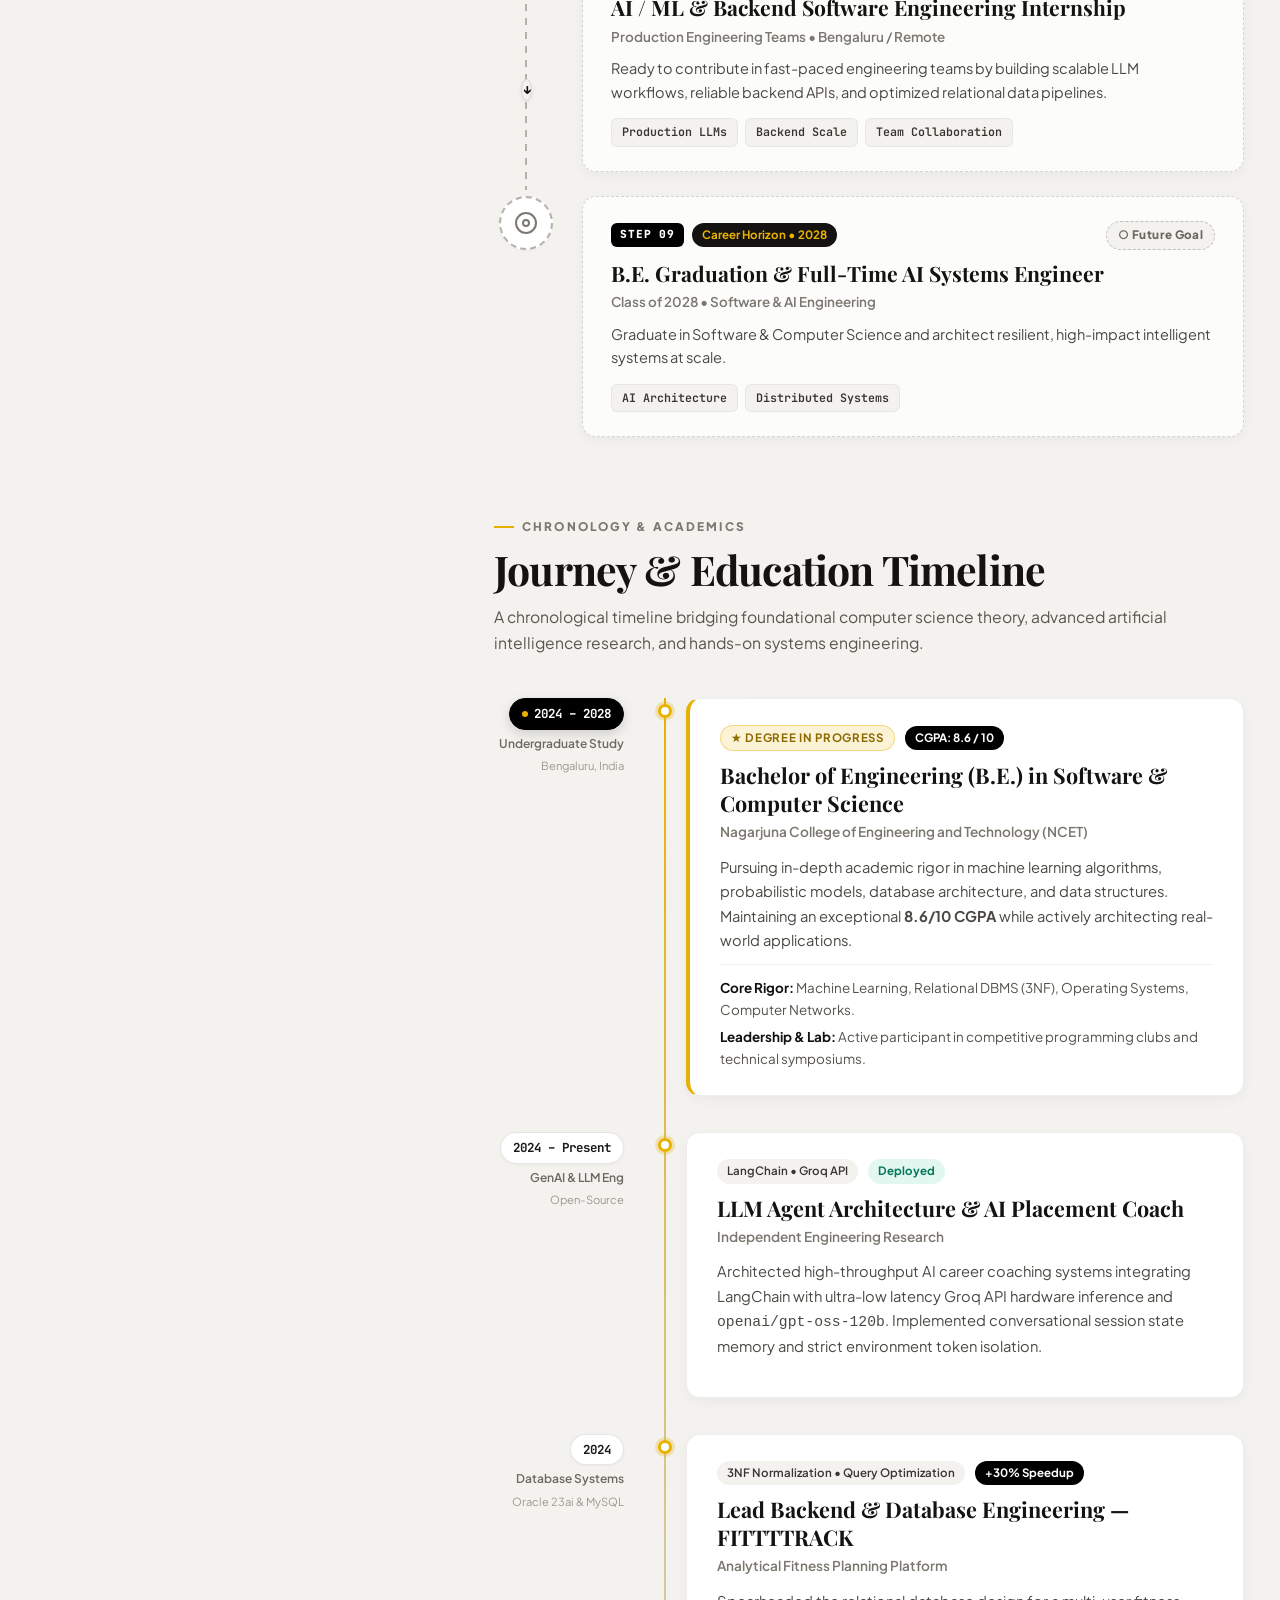
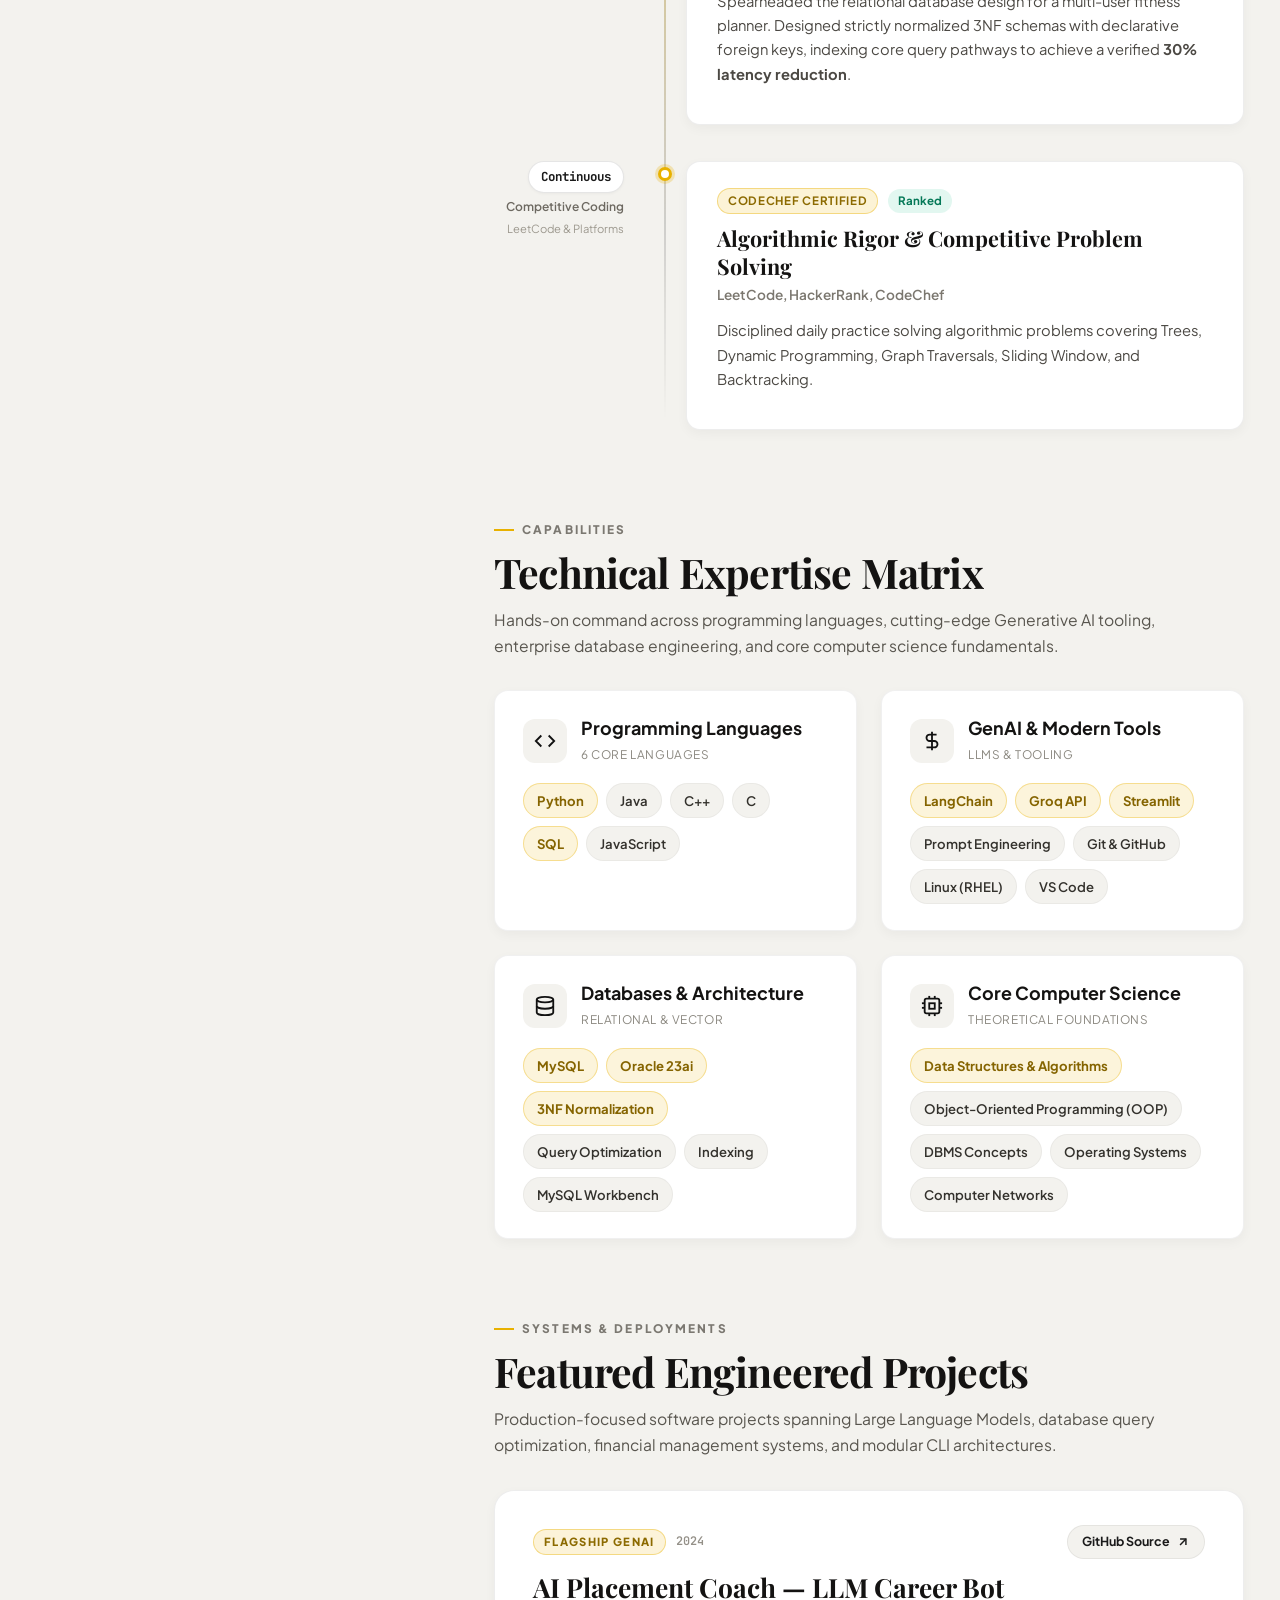
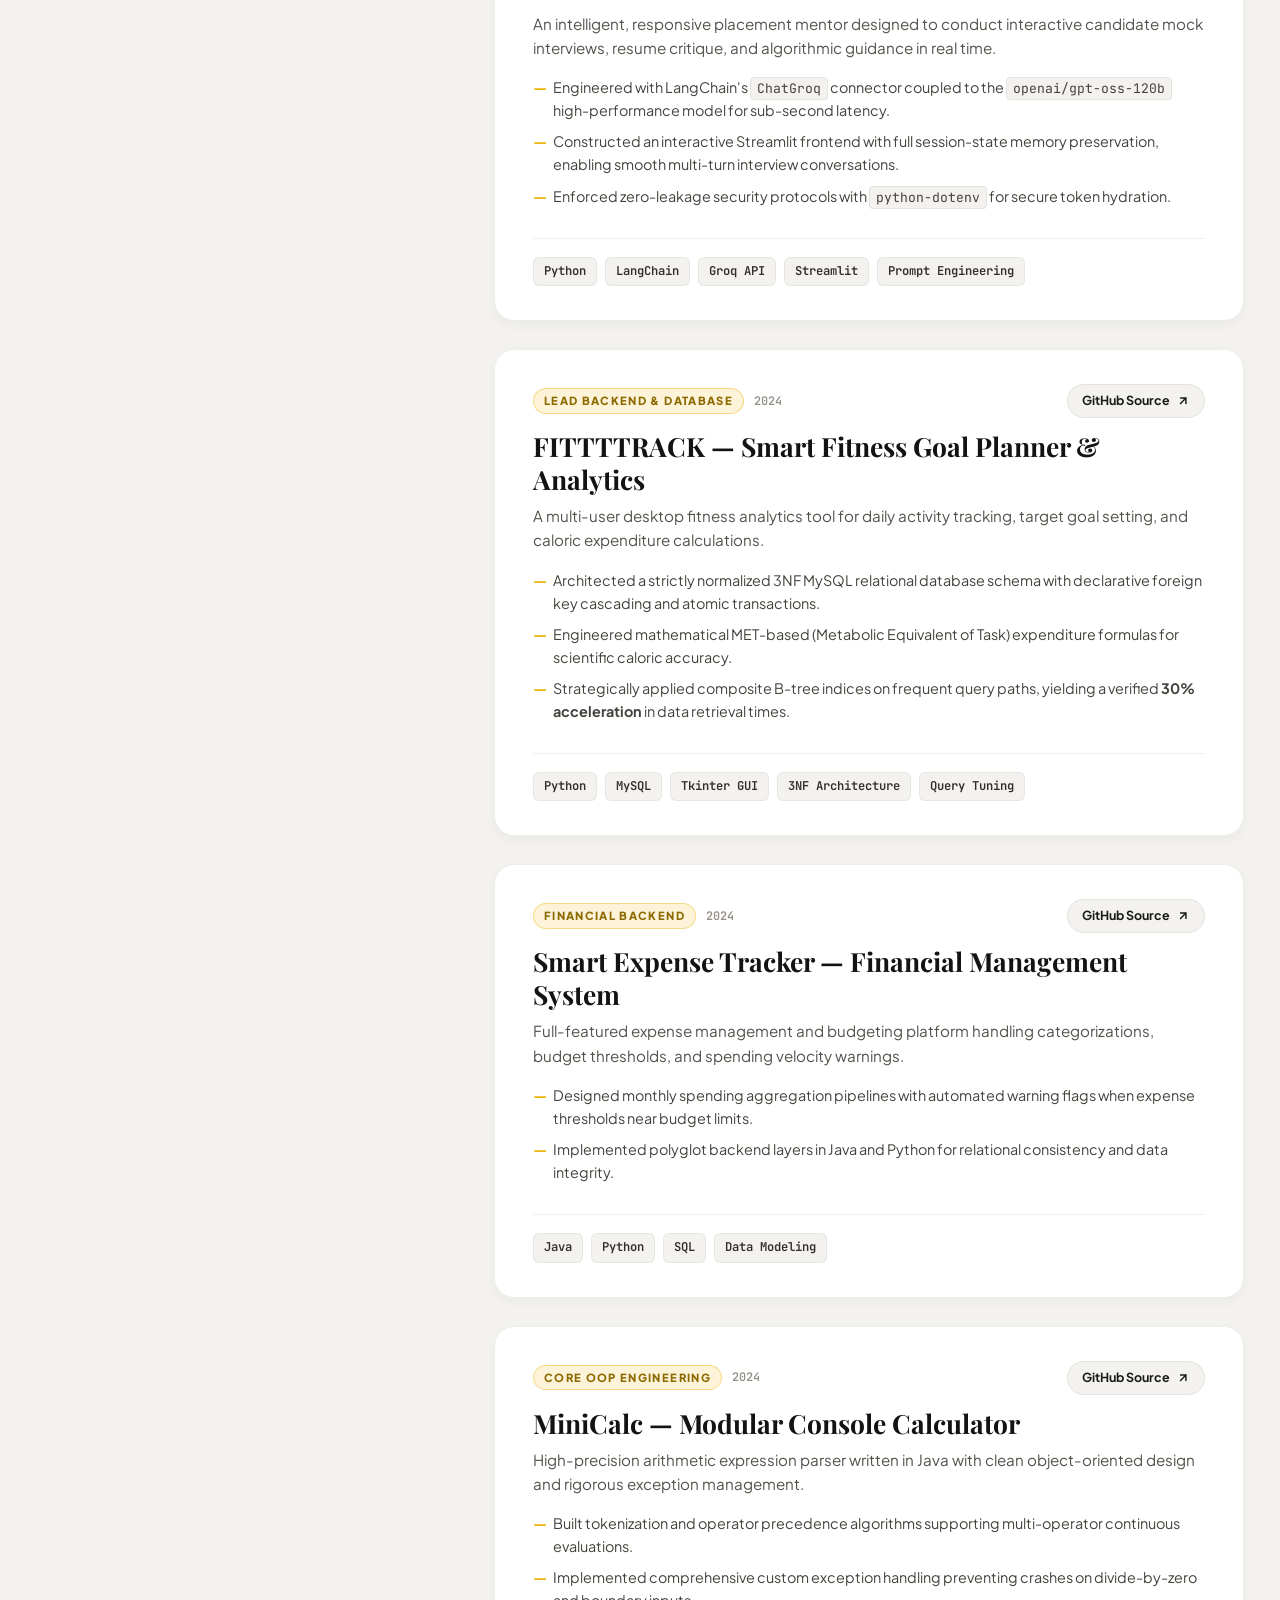
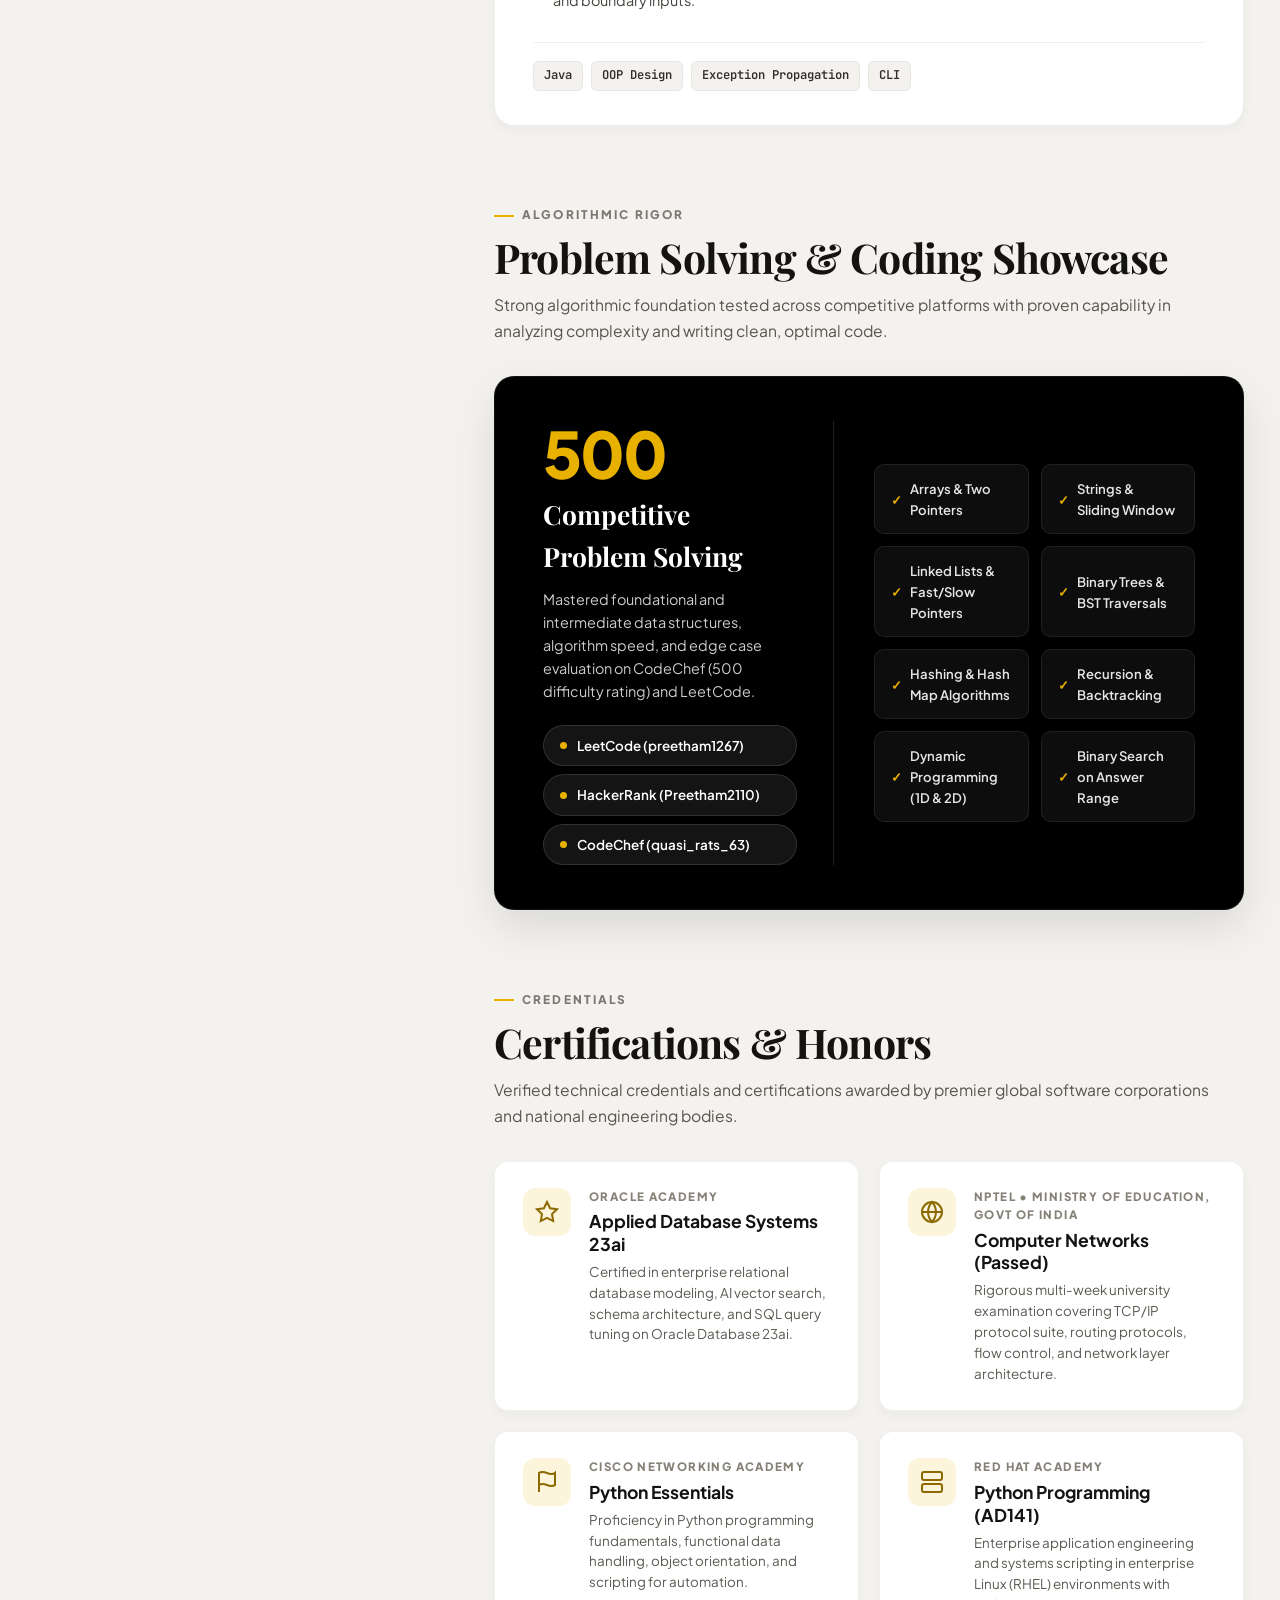
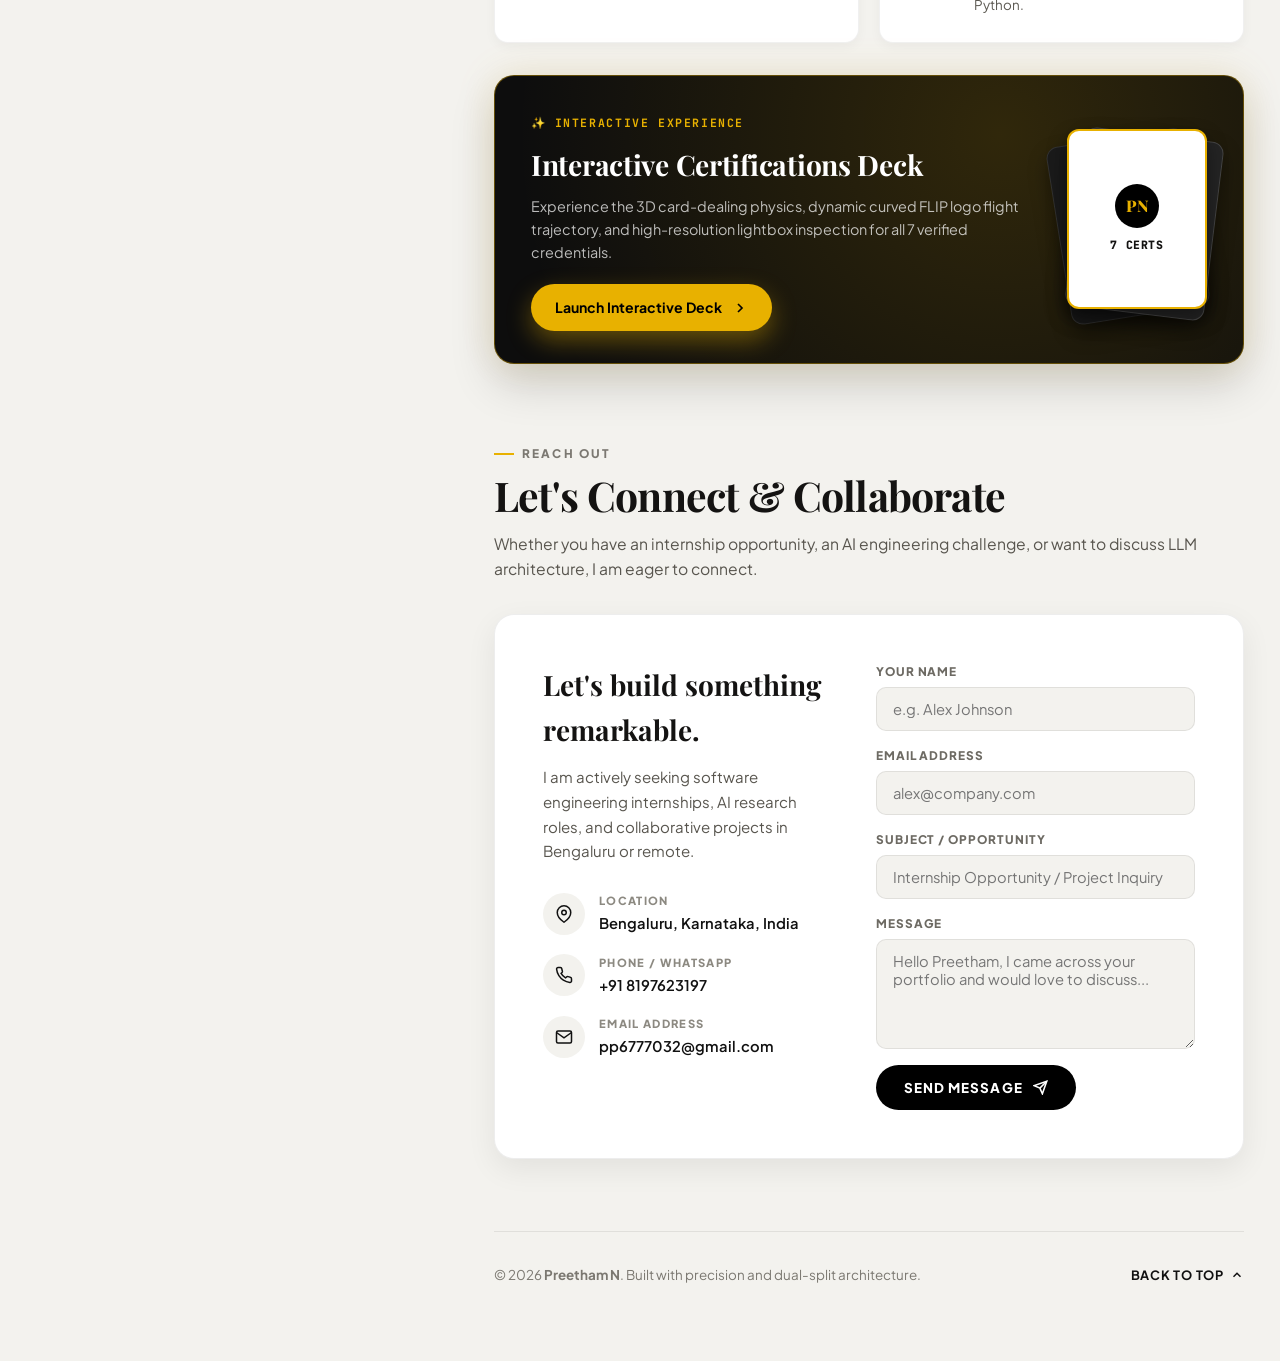
==== commit 9a120853: "Remove 200+ LeetCode solved and replace with verified CodeChef and competitive coding metrics" ====
--- a/index.html
+++ b/index.html
@@ -238,7 +238,7 @@
           <div class="quote-signature">
             <span class="sig-line"></span>
             <span class="sig-name">Preetham N</span>
-            <span class="sig-role">B.E. AI & ML • Bengaluru, India</span>
+            <span class="sig-role">B.E. Software & Computer Science • Bengaluru, India</span>
           </div>
         </div>
 
@@ -257,9 +257,9 @@
             <div class="stat-card">
               <div class="stat-gold-bar"></div>
               <div class="stat-card-body">
-                <div class="stat-big-number" data-target="200" data-suffix="+">200+</div>
-                <div class="stat-title">LeetCode Solved</div>
-                <div class="stat-detail">Optimal Time & Space Patterns</div>
+                <div class="stat-big-number" data-target="500" data-suffix=" Rating">500</div>
+                <div class="stat-title">CodeChef Pro Certified</div>
+                <div class="stat-detail">Data Structures & Algorithm Speed</div>
               </div>
             </div>
 
@@ -372,7 +372,7 @@
             </div>
           </article>
 
-          <!-- Step 2: B.E. AI & ML (Active / In Progress) -->
+          <!-- Step 2: B.E. Software & Computer Science (Active / In Progress) -->
           <article class="roadmap-step active-stage" data-category="academic">
             <div class="roadmap-connector">
               <div class="roadmap-node-badge active" title="Currently In Progress">
@@ -545,7 +545,7 @@
             </div>
           </article>
 
-          <!-- Step 7: Career Milestone — Applied Systems & 200+ DSA (Completed) -->
+          <!-- Step 7: Career Milestone — Applied Systems & Algorithmic Mastery (Completed) -->
           <article class="roadmap-step completed" data-category="career">
             <div class="roadmap-connector">
               <div class="roadmap-node-badge completed" title="Completed Milestone">
@@ -566,14 +566,14 @@
                 </div>
                 <span class="completion-pill done">✓ Completed</span>
               </div>
-              <h3 class="roadmap-title">LLM Systems, 3NF Backends & 200+ DSA Mastery</h3>
+              <h3 class="roadmap-title">Full-Stack Python, 3NF Databases & Algorithmic Mastery</h3>
               <div class="roadmap-org">Applied Engineering Portfolio • GitHub & LeetCode</div>
               <p class="roadmap-desc">
-                Transitioned academy theory into deployed systems: built <strong>AI Placement Coach</strong> (LangChain + Groq), achieved a <strong>30% query speedup</strong> in <strong>FITTTTRACK</strong>, engineered <strong>Smart Expense Tracker</strong> & <strong>MiniCalc</strong>, and solved <strong>200+ LeetCode</strong> problems.
+                Transitioned academy theory into deployed systems: built <strong>AI Placement Coach</strong> (LangChain + Groq), achieved a <strong>30% query speedup</strong> in <strong>FITTTTRACK</strong>, engineered <strong>Smart Expense Tracker</strong> & <strong>MiniCalc</strong>, and solved algorithmic challenges on CodeChef and LeetCode.
               </p>
               <div class="roadmap-skills-row">
                 <span class="mini-skill gold">LangChain & Groq</span>
-                <span class="mini-skill">200+ LeetCode</span>
+                <span class="mini-skill">CodeChef & LeetCode</span>
                 <span class="mini-skill">4+ Flagship Builds</span>
               </div>
             </div>
@@ -780,7 +780,7 @@
             <!-- Right Side: Content Card -->
             <div class="timeline-content-card">
               <div class="card-badge-row">
-                <span class="luxury-badge">200+ Solved</span>
+                <span class="luxury-badge">CodeChef Certified</span>
                 <span class="status-pill">Ranked</span>
               </div>
               <h3 class="entry-title">Algorithmic Rigor & Competitive Problem Solving</h3>
@@ -1060,10 +1060,10 @@
 
         <div class="coding-showcase-box">
           <div class="coding-spotlight">
-            <div class="stat-number-giant">200+</div>
-            <h3 class="spotlight-title">LeetCode Problems Solved</h3>
+            <div class="stat-number-giant">500</div>
+            <h3 class="spotlight-title">Competitive Problem Solving</h3>
             <p class="spotlight-desc">
-              Consistent focus on time and space optimal implementations across classical and advanced interview coding patterns.
+              Mastered foundational and intermediate data structures, algorithm speed, and edge case evaluation on CodeChef (500 difficulty rating) and LeetCode.
             </p>
 
             <div class="platform-links-row">
@@ -1355,7 +1355,7 @@
     <div class="drawer-header">
       <div class="drawer-brand">
         <span class="drawer-name">Preetham N</span>
-        <span class="drawer-sub">B.E. AI & ML • Bengaluru</span>
+        <span class="drawer-sub">B.E. Software & Computer Science • Bengaluru</span>
       </div>
       <button class="modal-close-btn" id="drawerCloseBtn" aria-label="Close Drawer">
         <svg viewBox="0 0 24 24" fill="none" stroke="currentColor" stroke-width="2.5"><line x1="18" y1="6" x2="6" y2="18"></line><line x1="6" y1="6" x2="18" y2="18"></line></svg>
@@ -1378,7 +1378,7 @@
       <li><a href="#timeline-journey" class="drawer-link">03. Timeline & Education <span>→</span></a></li>
       <li><a href="#skills" class="drawer-link">04. Technical Matrix <span>→</span></a></li>
       <li><a href="#projects" class="drawer-link">05. Featured Projects <span>→</span></a></li>
-      <li><a href="#problem-solving" class="drawer-link">06. Problem Solving (200+) <span>→</span></a></li>
+      <li><a href="#problem-solving" class="drawer-link">06. Problem Solving <span>→</span></a></li>
       <li><a href="#certifications" class="drawer-link">07. Certifications <span>→</span></a></li>
       <li><a href="#contact" class="drawer-link">08. Contact & Connect <span>→</span></a></li>
     </ul>
@@ -1391,7 +1391,7 @@
         <span class="cta-text">Download Profile PDF</span>
       </a>
       <div class="drawer-foot-text">
-        CGPA 8.6 • 200+ LeetCode • Bengaluru
+        CGPA 8.6 • CodeChef Pro • Bengaluru
       </div>
     </div>
   </aside>
